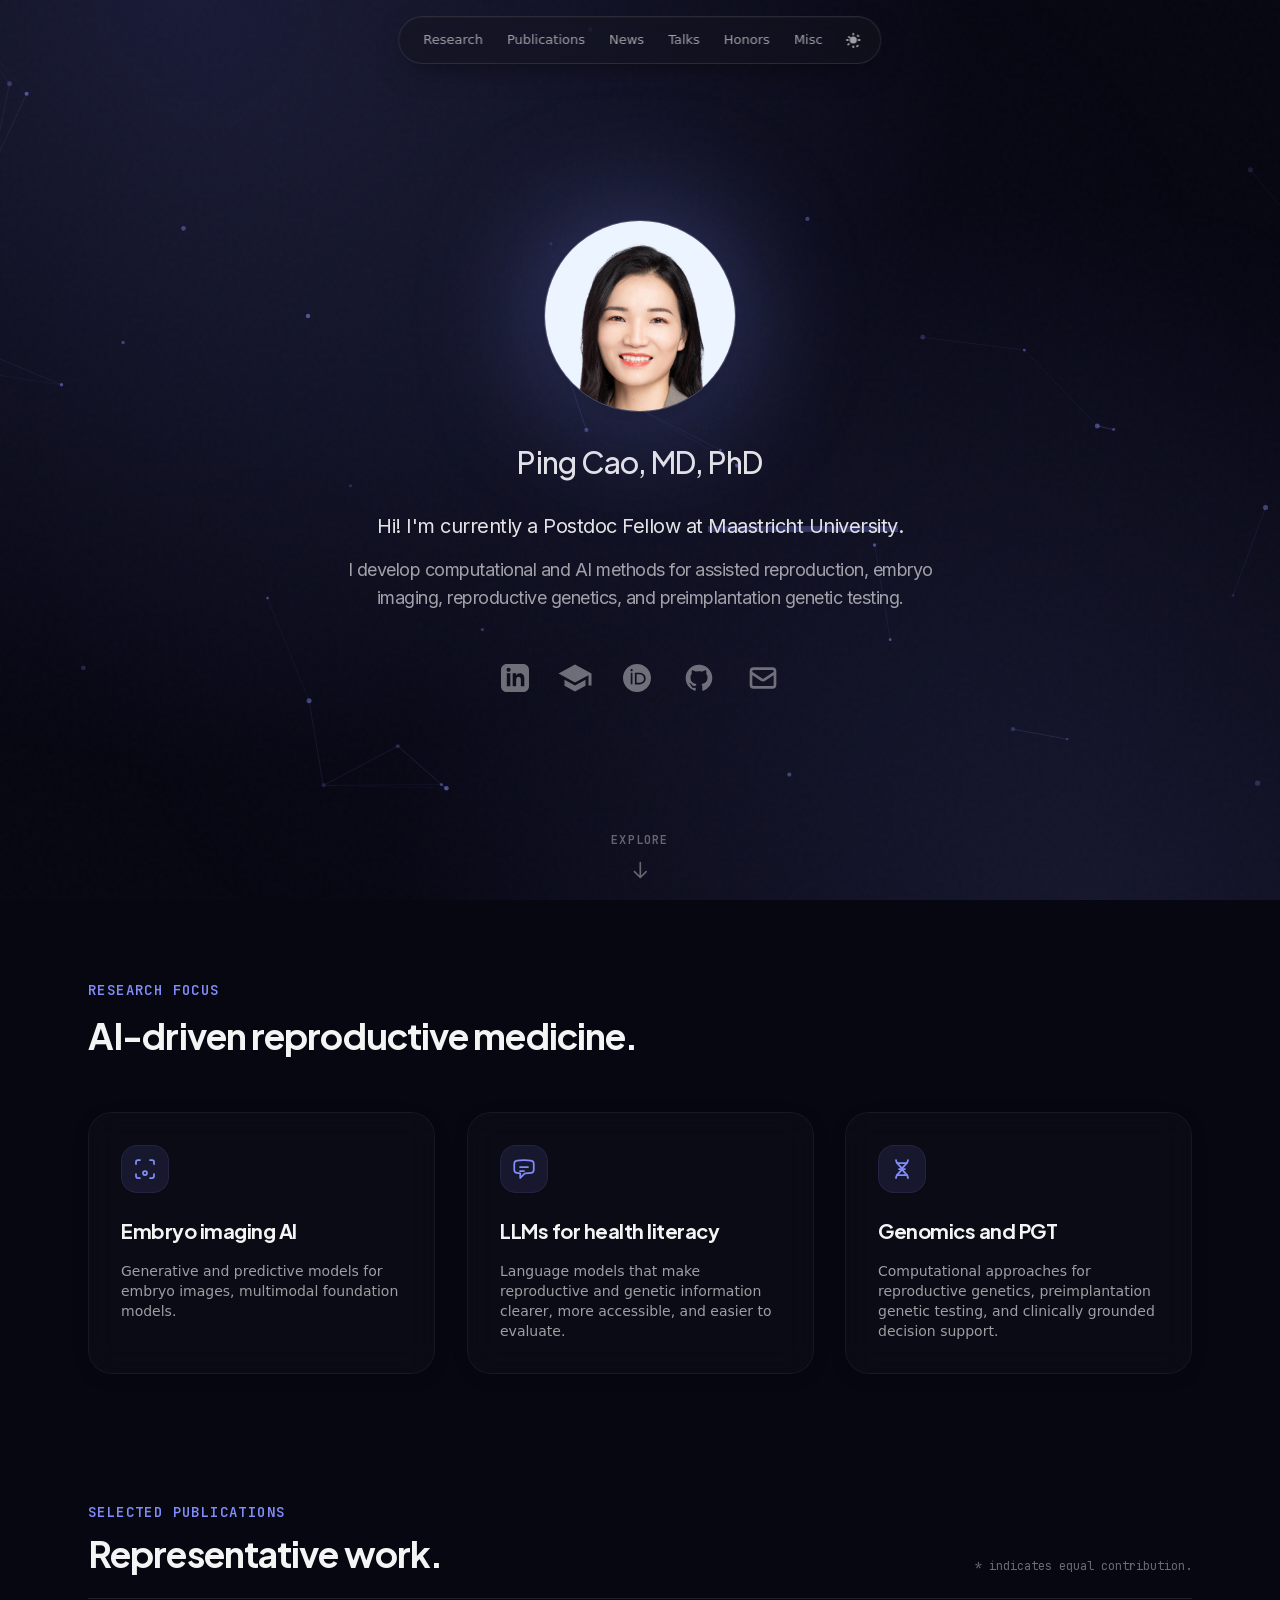
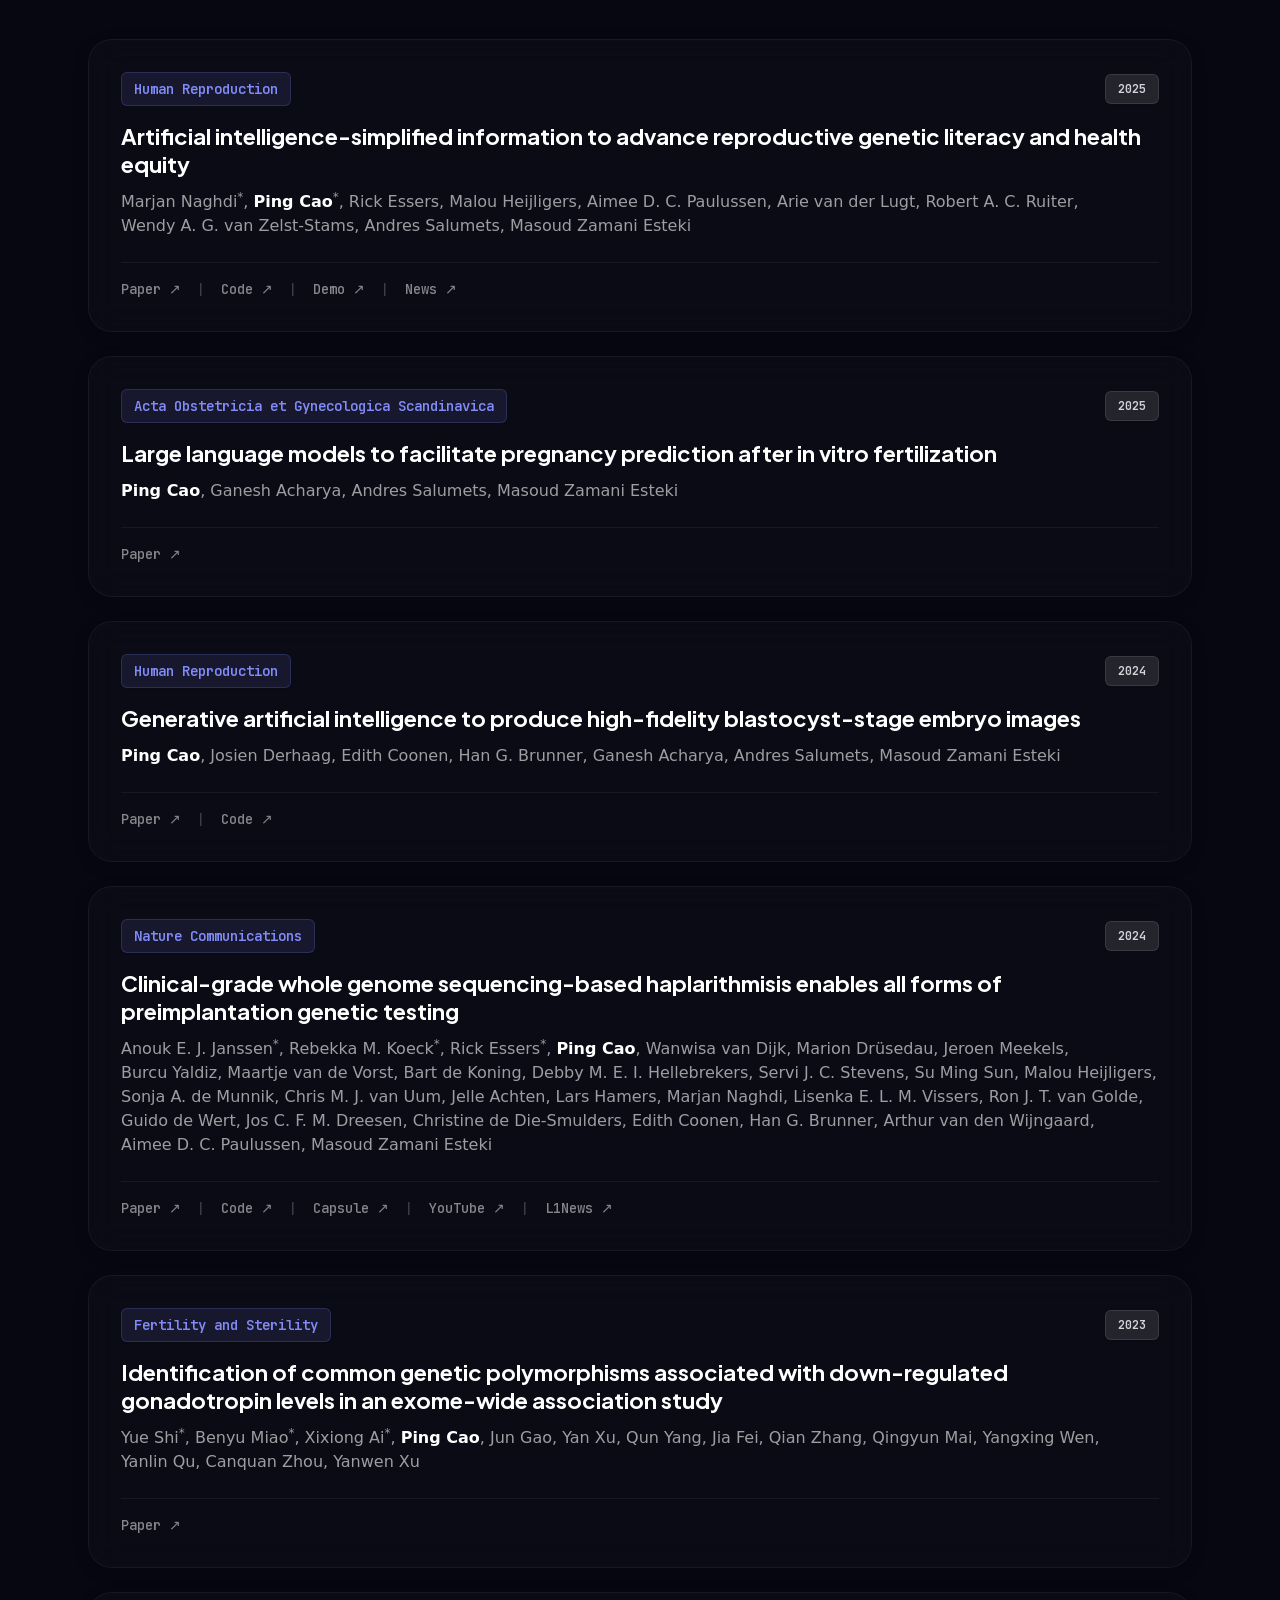
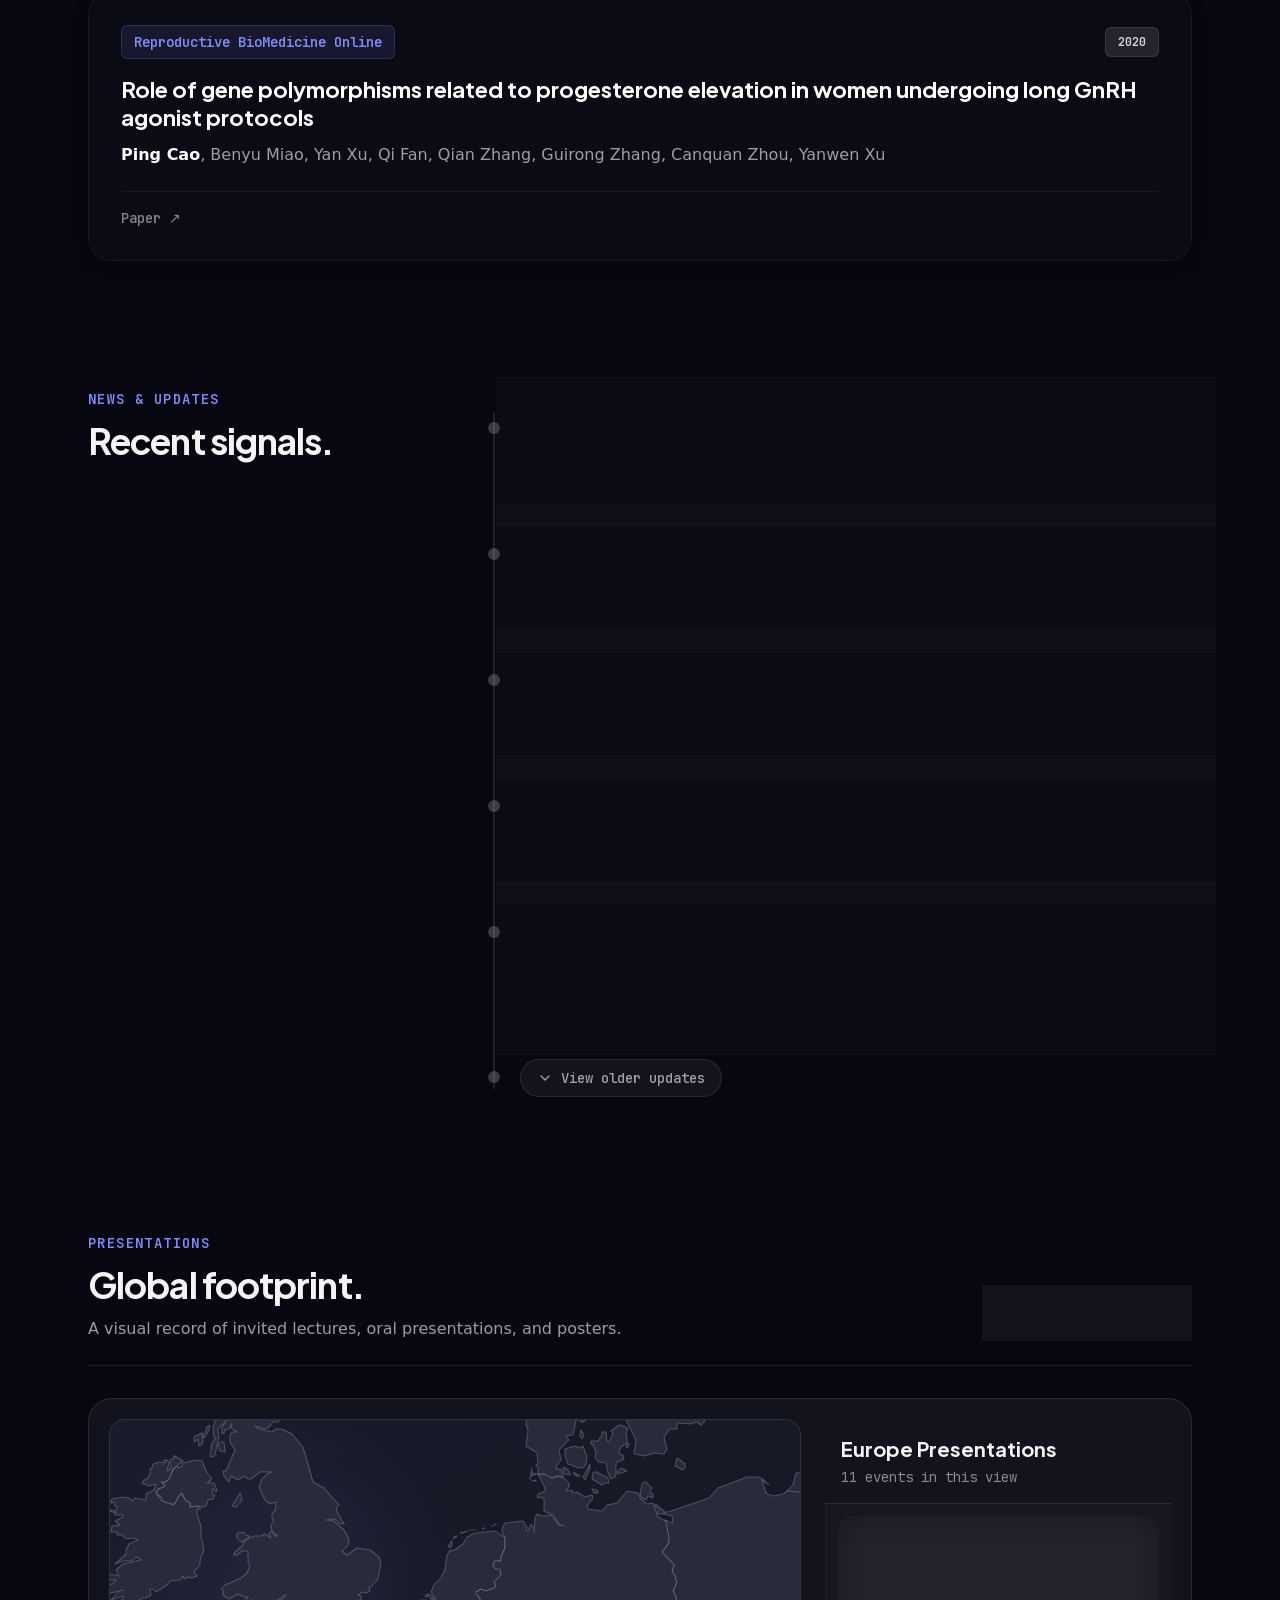
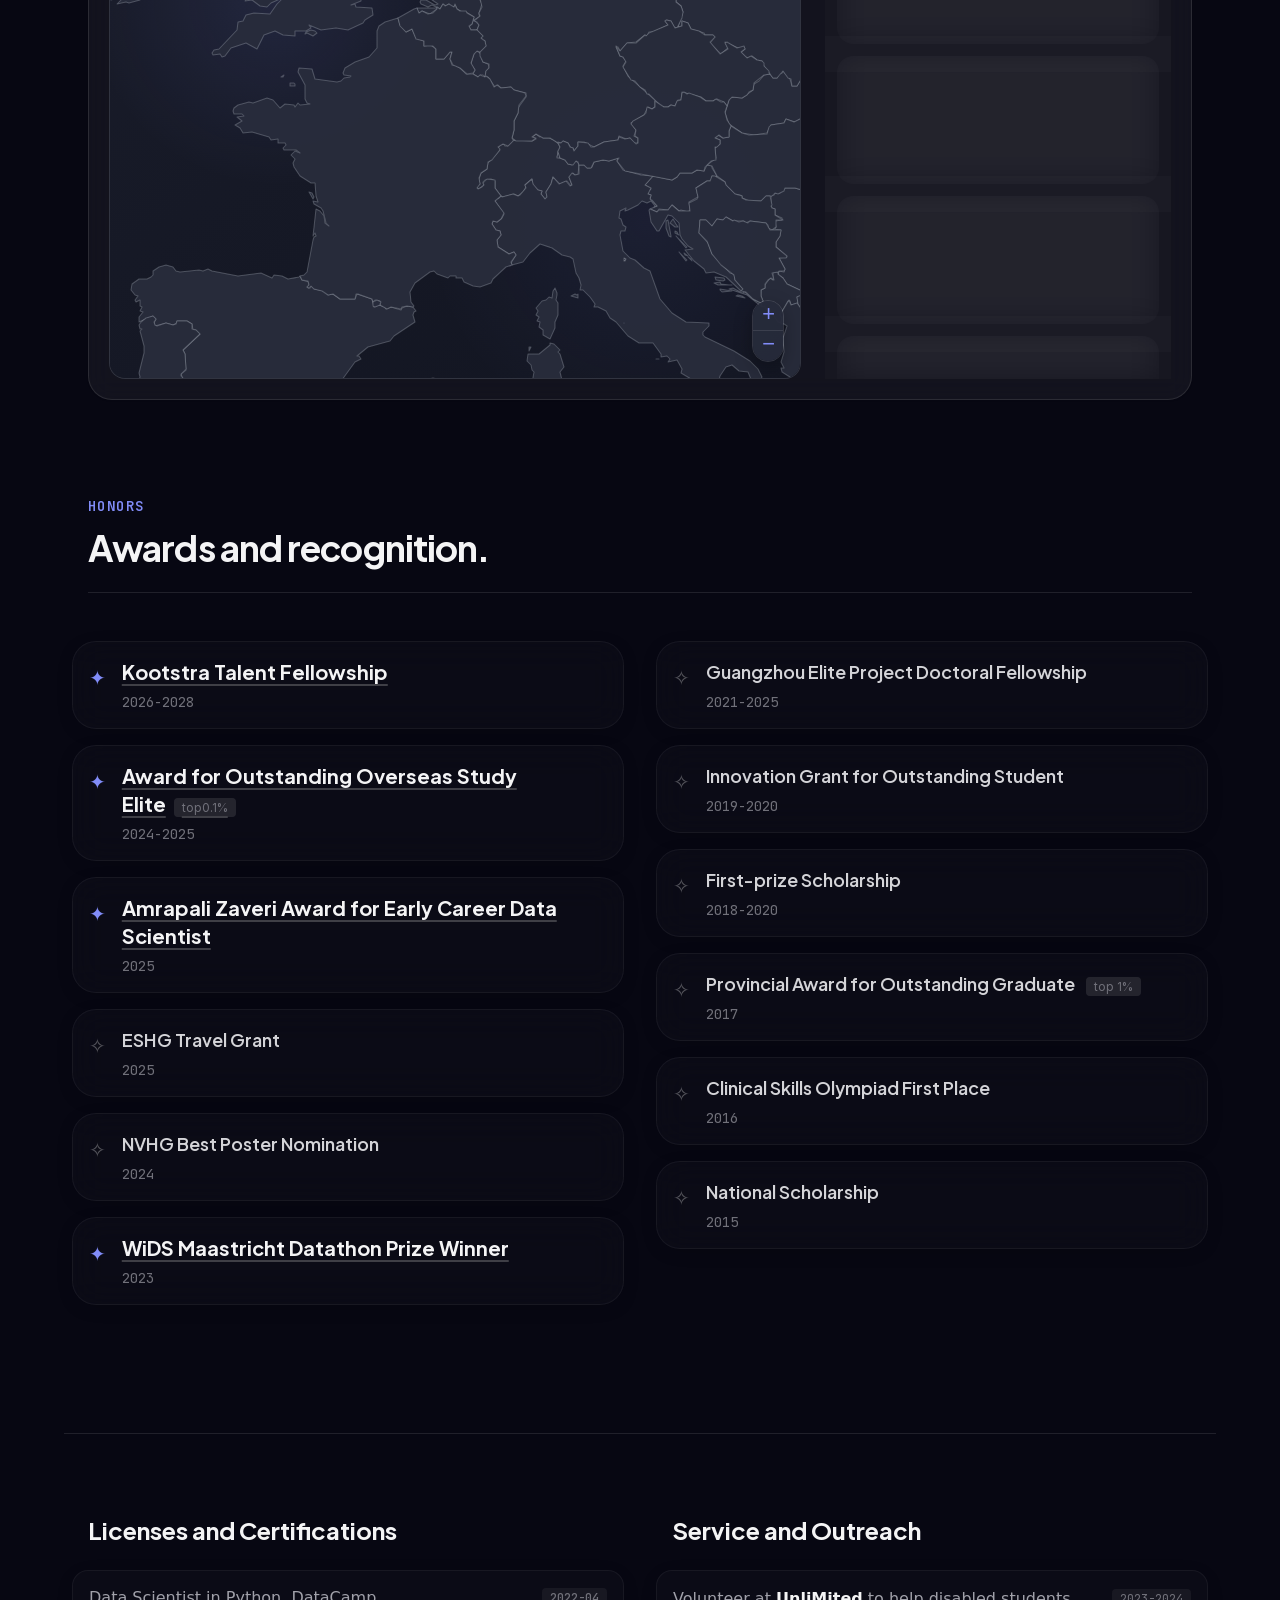
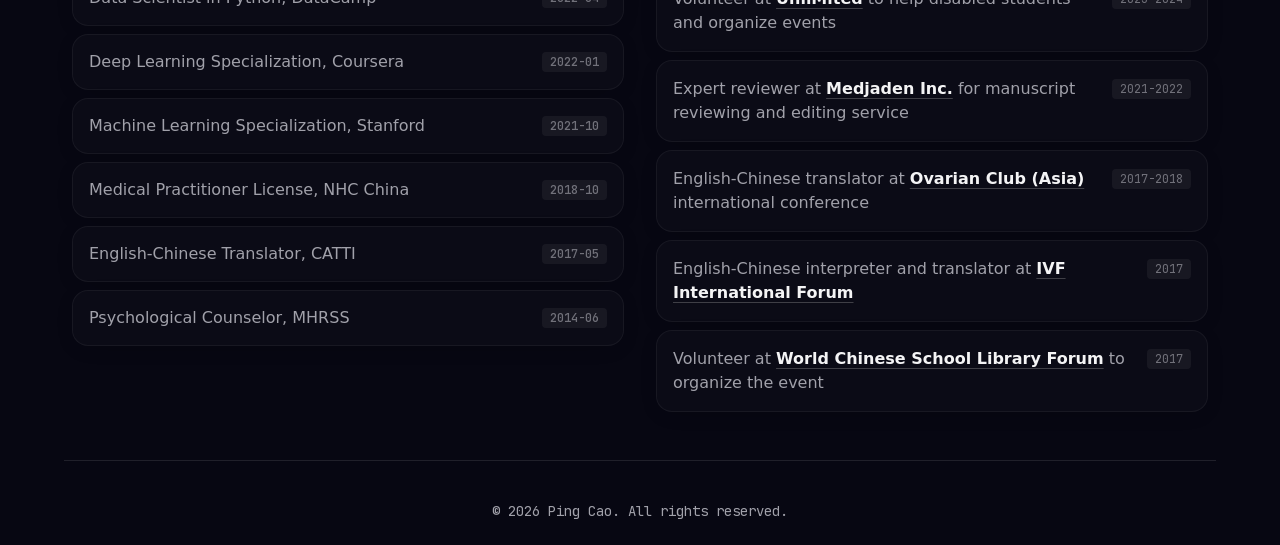
==== index.html @ d5790d4d "Refine presentation map contrast" ====
<!DOCTYPE html>
<html lang="en" class="dark">
<head>
  <meta charset="utf-8"/>
  <meta content="width=device-width, initial-scale=1" name="viewport"/>
  <title>AI for Reproductive Medicine</title>
  <meta content="Postdoctoral researcher at Maastricht University developing AI methods for IVF, embryo imaging, reproductive genetics, and preimplantation genetic testing." name="description"/>
  <meta content="Ping Cao, AI, IVF, PGT, embryology, machine learning, deep learning, LLM, Maastricht University, reproductive medicine" name="keywords"/>
  <meta content="Ping Cao" name="author"/>
  <link href="https://pingcaoai.github.io/" rel="canonical"/>
  <meta content="website" property="og:type"/>
  <meta content="Ping Cao" property="og:site_name"/>
  <meta content="AI for Reproductive Medicine" property="og:title"/>
  <meta content="Postdoctoral researcher at Maastricht University developing AI methods for IVF, embryo imaging, reproductive genetics, and preimplantation genetic testing." property="og:description"/>
  <meta content="https://pingcaoai.github.io/" property="og:url"/>
  <meta content="https://pingcaoai.github.io/thesis_images/site/profile-original.jpg" property="og:image"/>
  <meta content="https://pingcaoai.github.io/thesis_images/site/profile-original.jpg" property="og:image:secure_url"/>
  <meta content="image/jpeg" property="og:image:type"/>
  <meta content="1241" property="og:image:width"/>
  <meta content="1066" property="og:image:height"/>
  <meta content="Portrait of Ping Cao" property="og:image:alt"/>
  <meta content="summary" name="twitter:card"/>
  <meta content="AI for Reproductive Medicine" name="twitter:title"/>
  <meta content="Postdoctoral researcher at Maastricht University developing AI methods for IVF, embryo imaging, reproductive genetics, and preimplantation genetic testing." name="twitter:description"/>
  <meta content="https://pingcaoai.github.io/thesis_images/site/profile-original.jpg" name="twitter:image"/>
  <meta content="Portrait of Ping Cao" name="twitter:image:alt"/>
  <meta content="#fafafa" media="(prefers-color-scheme: light)" name="theme-color"/>
  <meta content="#070712" media="(prefers-color-scheme: dark)" name="theme-color"/>
  
  <!-- Favicon -->
  <link rel="icon" type="image/svg+xml" href="thesis_images/site/favicon-original.svg">

  <link rel="stylesheet" href="thesis_images/site/leaflet/leaflet.css"/>
  <style id="static-utilities">
/* Static utility CSS: generated once from the original page; no browser compiler or build needed. */
*,::before,::after{box-sizing:border-box;border-width:0;border-style:solid;border-color:#e4e4e7}html{line-height:1.5;-webkit-text-size-adjust:100%;tab-size:4;font-family:system-ui,-apple-system,BlinkMacSystemFont,"Segoe UI",sans-serif;scroll-behavior:smooth}body{margin:0}h1,h2,h3,h4,h5,h6,p,figure,blockquote{margin:0}h1,h2,h3,h4,h5,h6{font-size:inherit;font-weight:inherit}a{color:inherit;text-decoration:inherit}button,input,select,textarea{font:inherit;color:inherit;margin:0;padding:0;background:none}button{cursor:pointer}ul,ol{margin:0;padding:0;list-style:none}img,svg,video,canvas{display:block;vertical-align:middle}img,video{max-width:100%;height:auto}summary{display:list-item}strong{font-weight:bolder}sup{font-size:75%;line-height:0;position:relative;vertical-align:baseline;top:-.5em}button:focus-visible,a:focus-visible,summary:focus-visible{outline:2px solid rgb(var(--color-accent));outline-offset:4px}
@keyframes static-bounce{0%,100%{transform:translateY(-25%);animation-timing-function:cubic-bezier(.8,0,1,1)}50%{transform:none;animation-timing-function:cubic-bezier(0,0,.2,1)}}
.-ml-0\.5{margin-left:-0.125rem}
.-ml-1{margin-left:-0.25rem}
.-mx-4{margin-left:-1rem;margin-right:-1rem}
.-translate-x-1\/2{--u-x:-50%;transform:translate(var(--u-x,0),var(--u-y,0)) scale(var(--u-s,1))}
.\[\&\:\:-webkit-scrollbar\]\:hidden::-webkit-scrollbar{display:none}
.absolute{position:absolute}
.after\:-translate-x-1\/2::after{content:"";--u-x:-50%;transform:translate(var(--u-x,0),var(--u-y,0)) scale(var(--u-s,1))}
.after\:-z-10::after{content:"";z-index:-10}
.after\:absolute::after{content:"";position:absolute}
.after\:bg-accent::after{content:"";background-color:rgba(var(--color-accent),1)}
.after\:bg-accent\/20::after{content:"";background-color:rgba(var(--color-accent),0.2)}
.after\:bottom-1\.5::after{content:"";bottom:0.375rem}
.after\:bottom-\[4px\]::after{content:"";bottom:4px}
.after\:duration-300::after{content:"";transition-duration:300ms}
.after\:h-\[2px\]::after{content:"";height:2px}
.after\:h-\[6px\]::after{content:"";height:6px}
.after\:left-0::after{content:"";left:0rem}
.after\:left-1\/2::after{content:"";left:50%}
.after\:transition-all::after{content:"";transition-property:all;transition-duration:150ms}
.after\:w-0::after{content:"";width:0rem}
.after\:w-full::after{content:"";width:100%}
.animate-bounce{animation:static-bounce 1s infinite}
.antialiased{-webkit-font-smoothing:antialiased}
.aspect-\[4\/3\]{aspect-ratio:4/3}
.backdrop-blur-md{backdrop-filter:blur(12px)}
.backdrop-blur-sm{backdrop-filter:blur(4px)}
.bg-\[\#fafafa\]{background-color:#fafafa}
.bg-accent\/10{background-color:rgba(var(--color-accent),0.1)}
.bg-accent\/50{background-color:rgba(var(--color-accent),0.5)}
.bg-transparent{background-color:transparent}
.bg-white{background-color:rgba(255,255,255,1)}
.bg-white\/60{background-color:rgba(255,255,255,0.6)}
.bg-zinc-100{background-color:rgba(244,244,245,1)}
.bg-zinc-100\/80{background-color:rgba(244,244,245,0.8)}
.bg-zinc-200{background-color:rgba(228,228,231,1)}
.bg-zinc-300{background-color:rgba(212,212,216,1)}
.bg-zinc-50{background-color:rgba(250,250,250,1)}
.block{display:block}
.blur-2xl{filter:blur(40px)}
.border{border-width:1px}
.border-accent\/10{border-color:rgba(var(--color-accent),0.1)}
.border-accent\/20{border-color:rgba(var(--color-accent),0.2)}
.border-b{border-bottom-width:1px}
.border-t{border-top-width:1px}
.border-transparent{border-color:transparent}
.border-zinc-100{border-color:rgba(244,244,245,1)}
.border-zinc-200{border-color:rgba(228,228,231,1)}
.border-zinc-200\/50{border-color:rgba(228,228,231,0.5)}
.bottom-3{bottom:0.75rem}
.bottom-4{bottom:1rem}
.cursor-pointer{cursor:pointer}
.decoration-2{text-decoration-thickness:2px}
.decoration-accent\/40{text-decoration-color:rgba(var(--color-accent),0.4)}
.decoration-zinc-300{text-decoration-color:rgba(212,212,216,1)}
.duration-300{transition-duration:300ms}
.duration-500{transition-duration:500ms}
.duration-700{transition-duration:700ms}
.fixed{position:fixed}
.flex{display:flex}
.flex-1{flex:1 1 0%}
.flex-col{flex-direction:column}
.flex-wrap{flex-wrap:wrap}
.focus\:outline-none:focus{outline:none}
.font-bold{font-weight:700}
.font-display{font-family:"Plus Jakarta Sans",system-ui,-apple-system,BlinkMacSystemFont,"Segoe UI",sans-serif}
.font-medium{font-weight:500}
.font-mono{font-family:"JetBrains Mono",ui-monospace,SFMono-Regular,Menlo,monospace}
.font-normal{font-weight:400}
.font-sans{font-family:Inter,system-ui,-apple-system,BlinkMacSystemFont,"Segoe UI",sans-serif}
.font-semibold{font-weight:600}
.gap-1{gap:0.25rem}
.gap-1\.5{gap:0.375rem}
.gap-12{gap:3rem}
.gap-16{gap:4rem}
.gap-2{gap:0.5rem}
.gap-3{gap:0.75rem}
.gap-4{gap:1rem}
.gap-6{gap:1.5rem}
.gap-8{gap:2rem}
.gap-x-16{column-gap:4rem}
.gap-y-4{row-gap:1rem}
.grid{display:grid}
.grid-cols-1{grid-template-columns:repeat(1,minmax(0,1fr))}
.group:hover .group-hover\:bg-accent\/20{background-color:rgba(var(--color-accent),0.2)}
.group:hover .group-hover\:opacity-100{opacity:1.0}
.group:hover .group-hover\:scale-\[1\.03\]{--u-s:1.03;transform:translate(var(--u-x,0),var(--u-y,0)) scale(var(--u-s,1))}
.group:hover .group-hover\:scale-\[1\.2\]{--u-s:1.2;transform:translate(var(--u-x,0),var(--u-y,0)) scale(var(--u-s,1))}
.group:hover .group-hover\:text-accent{color:rgba(var(--color-accent),1)}
.h-10{height:2.5rem}
.h-12{height:3rem}
.h-36{height:9rem}
.h-4{height:1rem}
.h-6{height:1.5rem}
.h-7{height:1.75rem}
.h-8{height:2rem}
.h-\[12px\]{height:12px}
.h-\[16px\]{height:16px}
.h-\[400px\]{height:400px}
.h-full{height:100%}
.hidden{display:none}
.hover\:-translate-y-1:hover{--u-y:-0.25rem;transform:translate(var(--u-x,0),var(--u-y,0)) scale(var(--u-s,1))}
.hover\:after\:w-\[calc\(100\%-16px\)\]:hover::after{content:"";width:calc(100% - 16px)}
.hover\:bg-zinc-100:hover{background-color:rgba(244,244,245,1)}
.hover\:opacity-100:hover{opacity:1.0}
.hover\:scale-110:hover{--u-s:1.1;transform:translate(var(--u-x,0),var(--u-y,0)) scale(var(--u-s,1))}
.hover\:text-\[\#0A66C2\]:hover{color:#0A66C2}
.hover\:text-\[\#4285F4\]:hover{color:#4285F4}
.hover\:text-\[\#A6CE39\]:hover{color:#A6CE39}
.hover\:text-accent:hover{color:rgba(var(--color-accent),1)}
.hover\:text-zinc-900:hover{color:rgba(24,24,27,1)}
.hover\:underline:hover{text-decoration-line:underline}
.inline-block{display:inline-block}
.inline-flex{display:inline-flex}
.inset-0{inset:0rem}
.items-center{align-items:center}
.items-start{align-items:flex-start}
.justify-between{justify-content:space-between}
.justify-center{justify-content:center}
.leading-none{line-height:1}
.leading-relaxed{line-height:1.625}
.leading-snug{line-height:1.375}
.left-0{left:0rem}
.left-1\/2{left:50%}
.left-\[5px\]{left:5px}
.list-none{list-style:none}
.max-w-2xl{max-width:42rem}
.max-w-3xl{max-width:48rem}
.max-w-4xl{max-width:56rem}
.max-w-6xl{max-width:72rem}
.max-w-\[calc\(100\%-1rem\)\]{max-width:calc(100% - 1rem)}
.mb-10{margin-bottom:2.5rem}
.mb-12{margin-bottom:3rem}
.mb-14{margin-bottom:3.5rem}
.mb-16{margin-bottom:4rem}
.mb-2{margin-bottom:0.5rem}
.mb-2\.5{margin-bottom:0.625rem}
.mb-20{margin-bottom:5rem}
.mb-3{margin-bottom:0.75rem}
.mb-4{margin-bottom:1rem}
.mb-6{margin-bottom:1.5rem}
.mb-8{margin-bottom:2rem}
.min-h-\[100dvh\]{min-height:100dvh}
.ml-0\.5{margin-left:0.125rem}
.ml-2{margin-left:0.5rem}
.ml-3{margin-left:0.75rem}
.mt-0\.5{margin-top:0.125rem}
.mt-1{margin-top:0.25rem}
.mt-1\.5{margin-top:0.375rem}
.mt-10{margin-top:2.5rem}
.mt-3{margin-top:0.75rem}
.mt-4{margin-top:1rem}
.mt-6{margin-top:1.5rem}
.mt-8{margin-top:2rem}
.mt-auto{margin-top:auto}
.mx-auto{margin-left:auto;margin-right:auto}
.object-cover{object-fit:cover}
.opacity-80{opacity:0.8}
.opacity-90{opacity:0.9}
.outline-none{outline:none}
.overflow-hidden{overflow:hidden}
.overflow-x-auto{overflow-x:auto}
.overflow-y-auto{overflow-y:auto}
.p-1\.5{padding:0.375rem}
.p-3{padding:0.75rem}
.p-4{padding:1rem}
.p-5{padding:1.25rem}
.p-6{padding:1.5rem}
.p-8{padding:2rem}
.pb-20{padding-bottom:5rem}
.pb-4{padding-bottom:1rem}
.pb-6{padding-bottom:1.5rem}
.pl-8{padding-left:2rem}
.pointer-events-none{pointer-events:none}
.pr-2{padding-right:0.5rem}
.pr-3{padding-right:0.75rem}
.pt-10{padding-top:2.5rem}
.pt-20{padding-top:5rem}
.pt-24{padding-top:6rem}
.pt-4{padding-top:1rem}
.px-2{padding-left:0.5rem;padding-right:0.5rem}
.px-3{padding-left:0.75rem;padding-right:0.75rem}
.px-4{padding-left:1rem;padding-right:1rem}
.px-6{padding-left:1.5rem;padding-right:1.5rem}
.py-0\.5{padding-top:0.125rem;padding-bottom:0.125rem}
.py-1\.5{padding-top:0.375rem;padding-bottom:0.375rem}
.py-2{padding-top:0.5rem;padding-bottom:0.5rem}
.py-2\.5{padding-top:0.625rem;padding-bottom:0.625rem}
.relative{position:relative}
.ring-4{box-shadow:0 0 0 4px var(--u-ring,rgba(255,255,255,.5))}
.ring-white\/90{--u-ring:rgba(255,255,255,0.9)}
.rounded{border-radius:.25rem}
.rounded-2xl{border-radius:1rem}
.rounded-3xl{border-radius:1.5rem}
.rounded-full{border-radius:9999px}
.rounded-md{border-radius:.375rem}
.selection\:bg-accent\/20::selection{background-color:rgba(var(--color-accent),0.2)}
.selection\:text-accent::selection{color:rgba(var(--color-accent),1)}
.self-start{align-self:flex-start}
.shadow-sm{box-shadow:0 1px 2px 0 rgb(0 0 0 / .05)}
.shadow-xl{box-shadow:0 20px 25px -5px rgb(0 0 0 / .1),0 8px 10px -6px rgb(0 0 0 / .1)}
.shrink-0{flex-shrink:0}
.space-y-2 > :not([hidden]) ~ :not([hidden]){margin-top:0.5rem}
.space-y-3 > :not([hidden]) ~ :not([hidden]){margin-top:0.75rem}
.space-y-4 > :not([hidden]) ~ :not([hidden]){margin-top:1rem}
.sticky{position:sticky}
.text-2xl{font-size:1.5rem;line-height:2rem}
.text-3xl{font-size:1.875rem;line-height:2.25rem}
.text-\[10px\]{font-size:10px}
.text-\[12px\]{font-size:12px}
.text-accent{color:rgba(var(--color-accent),1)}
.text-balance{text-wrap:balance}
.text-base{font-size:1rem;line-height:1.5rem}
.text-center{text-align:center}
.text-lg{font-size:1.125rem;line-height:1.75rem}
.text-sm{font-size:.875rem;line-height:1.25rem}
.text-xl{font-size:1.25rem;line-height:1.75rem}
.text-xs{font-size:.75rem;line-height:1rem}
.text-zinc-300{color:rgba(212,212,216,1)}
.text-zinc-400{color:rgba(161,161,170,1)}
.text-zinc-500{color:rgba(113,113,122,1)}
.text-zinc-600{color:rgba(82,82,91,1)}
.text-zinc-700{color:rgba(63,63,70,1)}
.text-zinc-800{color:rgba(39,39,42,1)}
.text-zinc-900{color:rgba(24,24,27,1)}
.top-3{top:0.75rem}
.top-32{top:8rem}
.top-6{top:1.5rem}
.top-\[12px\]{top:12px}
.top-\[21px\]{top:21px}
.touch-pan-x{touch-action:pan-x}
.tracking-tight{letter-spacing:-.025em}
.tracking-widest{letter-spacing:.1em}
.transition-all{transition-property:all;transition-duration:150ms}
.transition-colors{transition-property:color,background-color,border-color,text-decoration-color,fill,stroke;transition-duration:150ms}
.transition-transform{transition-property:transform;transition-duration:150ms}
.underline{text-decoration-line:underline}
.underline-offset-4{text-underline-offset:4px}
.uppercase{text-transform:uppercase}
.w-12{width:3rem}
.w-36{width:9rem}
.w-4{width:1rem}
.w-6{width:1.5rem}
.w-7{width:1.75rem}
.w-8{width:2rem}
.w-\[12px\]{width:12px}
.w-\[16px\]{width:16px}
.w-\[2px\]{width:2px}
.w-full{width:100%}
.w-max{width:max-content}
.whitespace-nowrap{white-space:nowrap}
.z-0{z-index:0}
.z-10{z-index:10}
.z-20{z-index:20}
.z-50{z-index:50}
.z-\[-2\]{z-index:-2}
@media(min-width:1024px){.lg\:aspect-auto{aspect-ratio:auto}}
@media(min-width:1024px){.lg\:flex-row{flex-direction:row}}
@media(min-width:1024px){.lg\:h-\[560px\]{height:560px}}
@media(min-width:1024px){.lg\:w-1\/3{width:33.333333%}}
@media(min-width:1024px){.lg\:w-2\/3{width:66.666667%}}
@media(min-width:768px){.md\:after\:bottom-\[6px\]::after{content:"";bottom:6px}}
@media(min-width:768px){.md\:blur-3xl{filter:blur(64px)}}
@media(min-width:768px){.md\:bottom-5{bottom:1.25rem}}
@media(min-width:768px){.md\:flex-row{flex-direction:row}}
@media(min-width:768px){.md\:gap-3{gap:0.75rem}}
@media(min-width:768px){.md\:gap-4{gap:1rem}}
@media(min-width:768px){.md\:gap-8{gap:2rem}}
@media(min-width:768px){.md\:grid-cols-2{grid-template-columns:repeat(2,minmax(0,1fr))}}
@media(min-width:768px){.md\:grid-cols-3{grid-template-columns:repeat(3,minmax(0,1fr))}}
@media(min-width:768px){.md\:grid-cols-\[1fr_2fr\]{grid-template-columns:1fr 2fr}}
@media(min-width:768px){.md\:h-48{height:12rem}}
@media(min-width:768px){.md\:h-5{height:1.25rem}}
@media(min-width:768px){.md\:h-7{height:1.75rem}}
@media(min-width:768px){.md\:h-8{height:2rem}}
@media(min-width:768px){.md\:h-9{height:2.25rem}}
@media(min-width:768px){.md\:h-\[18px\]{height:18px}}
@media(min-width:768px){.md\:h-\[46px\]{height:46px}}
@media(min-width:768px){.md\:hover\:after\:w-\[calc\(100\%-24px\)\]:hover::after{content:"";width:calc(100% - 24px)}}
@media(min-width:768px){.md\:items-center{align-items:center}}
@media(min-width:768px){.md\:items-end{align-items:flex-end}}
@media(min-width:768px){.md\:leading-\[1\.7\]{line-height:1.7}}
@media(min-width:768px){.md\:mb-20{margin-bottom:5rem}}
@media(min-width:768px){.md\:mb-24{margin-bottom:6rem}}
@media(min-width:768px){.md\:mb-32{margin-bottom:8rem}}
@media(min-width:768px){.md\:mb-8{margin-bottom:2rem}}
@media(min-width:768px){.md\:ml-0{margin-left:0rem}}
@media(min-width:768px){.md\:ml-1{margin-left:0.25rem}}
@media(min-width:768px){.md\:mt-0{margin-top:0rem}}
@media(min-width:768px){.md\:mt-12{margin-top:3rem}}
@media(min-width:768px){.md\:mt-4{margin-top:1rem}}
@media(min-width:768px){.md\:p-5{padding:1.25rem}}
@media(min-width:768px){.md\:p-6{padding:1.5rem}}
@media(min-width:768px){.md\:p-8{padding:2rem}}
@media(min-width:768px){.md\:px-3{padding-left:0.75rem;padding-right:0.75rem}}
@media(min-width:768px){.md\:self-end{align-self:flex-end}}
@media(min-width:768px){.md\:text-2xl{font-size:1.5rem;line-height:2rem}}
@media(min-width:768px){.md\:text-3xl{font-size:1.875rem;line-height:2.25rem}}
@media(min-width:768px){.md\:text-4xl{font-size:2.25rem;line-height:2.5rem}}
@media(min-width:768px){.md\:text-\[13px\]{font-size:13px}}
@media(min-width:768px){.md\:text-\[22px\]{font-size:22px}}
@media(min-width:768px){.md\:text-base{font-size:1rem;line-height:1.5rem}}
@media(min-width:768px){.md\:text-sm{font-size:.875rem;line-height:1.25rem}}
@media(min-width:768px){.md\:text-xl{font-size:1.25rem;line-height:1.75rem}}
@media(min-width:768px){.md\:text-xs{font-size:.75rem;line-height:1rem}}
@media(min-width:768px){.md\:top-4{top:1rem}}
@media(min-width:768px){.md\:top-\[25px\]{top:25px}}
@media(min-width:768px){.md\:w-48{width:12rem}}
@media(min-width:768px){.md\:w-5{width:1.25rem}}
@media(min-width:768px){.md\:w-7{width:1.75rem}}
@media(min-width:768px){.md\:w-8{width:2rem}}
@media(min-width:768px){.md\:w-9{width:2.25rem}}
@media(min-width:768px){.md\:w-\[18px\]{width:18px}}
@media(min-width:640px){.sm\:block{display:block}}
@media(min-width:640px){.sm\:text-lg{font-size:1.125rem;line-height:1.75rem}}
@media(min-width:640px){.sm\:text-xl{font-size:1.25rem;line-height:1.75rem}}
.dark .dark\:after\:bg-accent\/30::after{content:"";background-color:rgba(var(--color-accent),0.3)}
.dark .dark\:bg-\[\#070712\]{background-color:#070712}
.dark .dark\:bg-accent\/40{background-color:rgba(var(--color-accent),0.4)}
.dark .dark\:bg-black\/30{background-color:rgba(0,0,0,0.3)}
.dark .dark\:bg-white\/10{background-color:rgba(255,255,255,0.1)}
.dark .dark\:bg-white\/15{background-color:rgba(255,255,255,0.15)}
.dark .dark\:bg-white\/20{background-color:rgba(255,255,255,0.2)}
.dark .dark\:bg-white\/5{background-color:rgba(255,255,255,0.05)}
.dark .dark\:border-white\/10{border-color:rgba(255,255,255,0.1)}
.dark .dark\:border-white\/20{border-color:rgba(255,255,255,0.2)}
.dark .dark\:border-white\/5{border-color:rgba(255,255,255,0.05)}
.dark .dark\:decoration-zinc-700{text-decoration-color:rgba(63,63,70,1)}
.group:hover .dark .dark\:group-hover\:bg-accent\/30{background-color:rgba(var(--color-accent),0.3)}
.group:hover .dark .dark\:group-hover\:text-accent{color:rgba(var(--color-accent),1)}
.dark .dark\:hover\:bg-white\/10:hover{background-color:rgba(255,255,255,0.1)}
.dark .dark\:hover\:text-\[\#818cf8\]:hover{color:#818cf8}
.dark .dark\:hover\:text-accent:hover{color:rgba(var(--color-accent),1)}
.dark .dark\:hover\:text-white:hover{color:rgba(255,255,255,1)}
.dark .dark\:opacity-100{opacity:1.0}
.dark .dark\:ring-white\/10{--u-ring:rgba(255,255,255,0.1)}
.dark .dark\:selection\:text-accent::selection{color:rgba(var(--color-accent),1)}
.dark .dark\:text-white{color:rgba(255,255,255,1)}
.dark .dark\:text-white\/20{color:rgba(255,255,255,0.2)}
.dark .dark\:text-white\/30{color:rgba(255,255,255,0.3)}
.dark .dark\:text-white\/40{color:rgba(255,255,255,0.4)}
.dark .dark\:text-white\/50{color:rgba(255,255,255,0.5)}
.dark .dark\:text-white\/60{color:rgba(255,255,255,0.6)}
.dark .dark\:text-white\/80{color:rgba(255,255,255,0.8)}
.dark .dark\:text-zinc-100{color:rgba(244,244,245,1)}
.dark .dark\:text-zinc-200{color:rgba(228,228,231,1)}
.dark .dark\:text-zinc-300{color:rgba(212,212,216,1)}
.dark .dark\:text-zinc-400{color:rgba(161,161,170,1)}
.dark .dark\:text-zinc-500{color:rgba(113,113,122,1)}
  </style>

  <!-- Theme initialization -->
  <script>
    // Set dark mode as the absolute default, unless the user explicitly toggled to light mode previously
    if ((() => { try { return localStorage.getItem('color-theme'); } catch { return null; } })() === 'light') {
      document.documentElement.classList.remove('dark');
    } else {
      document.documentElement.classList.add('dark');
    }
  </script>
  
  <!-- Custom CSS -->
  <style>
    /* CSS Variables for Dynamic Accent Color (Premium Tech Indigo) */
    :root {
      --color-accent: 79, 70, 229;  /* Indigo-600 */
    }
    .dark {
      --color-accent: 129, 140, 248; /* Indigo-400 */
    }

    body {
      overflow-x: hidden;
      -webkit-font-smoothing: antialiased;
      -moz-osx-font-smoothing: grayscale;
    }

    /* Elegant Noise Texture Background */
    .bg-noise {
      position: fixed;
      top: 0; left: 0; width: 100vw; height: 100vh;
      z-index: -1;
      opacity: 0.03;
      pointer-events: none;
      background-image: url("data:image/svg+xml,%3Csvg viewBox='0 0 200 200' xmlns='http://www.w3.org/2000/svg'%3E%3Cfilter id='noiseFilter'%3E%3CfeTurbulence type='fractalNoise' baseFrequency='0.9' numOctaves='3' stitchTiles='stitch'/%3E%3C/filter%3E%3Crect width='100%25' height='100%25' filter='url(%23noiseFilter)'/%3E%3C/svg%3E");
    }
    .dark .bg-noise {
      opacity: 0.02;
    }

    /* Global Ambient Glow (The Core of the Starry Theme) */
    .global-bg-glow {
      position: fixed;
      top: 0; left: 0; width: 100vw; height: 100vh;
      z-index: -3; 
      pointer-events: none;
      background: radial-gradient(ellipse at 50% 0%, rgba(var(--color-accent), 0.04) 0%, transparent 70%);
      transition: background 0.7s ease;
    }
    .dark .global-bg-glow {
      background: 
        radial-gradient(circle at 15% 0%, rgba(var(--color-accent), 0.16) 0%, transparent 55%),
        radial-gradient(circle at 85% 100%, rgba(var(--color-accent), 0.12) 0%, transparent 50%),
        radial-gradient(circle at 50% 50%, rgba(var(--color-accent), 0.05) 0%, transparent 80%);
    }

    /* =========================================
       iOS Style Floating Glass Navigation
       ========================================= */
    .ios-glass-nav {
      background: rgba(255, 255, 255, 0.55);
      backdrop-filter: blur(24px) saturate(180%);
      -webkit-backdrop-filter: blur(24px) saturate(180%);
      border: 1px solid rgba(255, 255, 255, 0.7);
      box-shadow: 0 10px 30px -10px rgba(0, 0, 0, 0.1), inset 0 1px 0 rgba(255, 255, 255, 0.6);
    }
    .dark .ios-glass-nav {
      background: rgba(20, 20, 25, 0.55);
      border: 1px solid rgba(255, 255, 255, 0.1);
      box-shadow: 0 10px 30px -10px rgba(0, 0, 0, 0.5), inset 0 1px 0 rgba(255, 255, 255, 0.03);
    }

    /* =========================================
       iOS Nav Figma Spotlight Hover Effect
       ========================================= */
    .ios-glass-nav::before {
      content: "";
      position: absolute;
      inset: 0;
      border-radius: inherit;
      background: radial-gradient(
        250px circle at var(--mouse-x, 50%) var(--mouse-y, 50%),
        rgba(var(--color-accent), 0.08),
        transparent 40%
      );
      opacity: 0;
      transition: opacity 0.5s ease;
      pointer-events: none;
      z-index: 0;
    }
    .dark .ios-glass-nav::before {
      background: radial-gradient(
        250px circle at var(--mouse-x, 50%) var(--mouse-y, 50%),
        rgba(var(--color-accent), 0.15),
        transparent 40%
      );
    }
    .ios-glass-nav:hover::before {
      opacity: 1;
    }

    /* Edge Rim Light for Nav */
    .ios-glass-nav::after {
      content: "";
      position: absolute;
      inset: -1px; /* Overlaps perfectly with the existing 1px border */
      border-radius: inherit;
      padding: 1px;
      background: radial-gradient(
        200px circle at var(--mouse-x, 50%) var(--mouse-y, 50%),
        rgba(var(--color-accent), 0.8),
        transparent 40%
      );
      -webkit-mask: linear-gradient(#fff 0 0) content-box, linear-gradient(#fff 0 0);
      -webkit-mask-composite: xor;
      mask-composite: exclude;
      opacity: 0;
      transition: opacity 0.5s ease;
      pointer-events: none;
      z-index: 1;
    }
    .ios-glass-nav:hover::after {
      opacity: 1;
    }

    /* =========================================
       UX Peak / Figma Motion: Spotlight Glass Card
       ========================================= */
    .figma-glow-card {
      position: relative;
      background: rgba(255, 255, 255, 0.4);
      backdrop-filter: blur(16px);
      -webkit-backdrop-filter: blur(16px);
      border: 1px solid rgba(0, 0, 0, 0.04);
      box-shadow: 0 4px 24px -12px rgba(0, 0, 0, 0.05);
      transition: transform 0.5s cubic-bezier(0.16, 1, 0.3, 1), box-shadow 0.5s ease;
    }
    
    .dark .figma-glow-card {
      background: rgba(255, 255, 255, 0.02);
      border: 1px solid rgba(255, 255, 255, 0.05);
      box-shadow: 0 4px 24px -12px rgba(0, 0, 0, 0.4);
    }
    
    .figma-glow-card:hover {
      transform: translateY(-4px);
      box-shadow: 0 16px 40px -16px rgba(var(--color-accent), 0.15);
    }
    
    .dark .figma-glow-card:hover {
      box-shadow: 0 16px 40px -16px rgba(var(--color-accent), 0.25);
    }

    /* Spotlight Inner Glow */
    .figma-glow-card::before {
      content: "";
      position: absolute;
      inset: 0;
      border-radius: inherit;
      background: radial-gradient(
        600px circle at var(--mouse-x, 50%) var(--mouse-y, 50%),
        rgba(var(--color-accent), 0.06),
        transparent 40%
      );
      opacity: 0;
      transition: opacity 0.5s ease;
      pointer-events: none;
      z-index: 0;
    }
    
    .dark .figma-glow-card::before {
      background: radial-gradient(
        600px circle at var(--mouse-x, 50%) var(--mouse-y, 50%),
        rgba(var(--color-accent), 0.12),
        transparent 40%
      );
    }
    
    .figma-glow-card:hover::before {
      opacity: 1;
    }

    /* Spotlight Border Glow (Using CSS Masking) */
    .figma-glow-card::after {
      content: "";
      position: absolute;
      inset: 0;
      border-radius: inherit;
      padding: 1px; /* Glow border thickness */
      background: radial-gradient(
        400px circle at var(--mouse-x, 50%) var(--mouse-y, 50%),
        rgba(var(--color-accent), 0.6),
        transparent 40%
      );
      -webkit-mask: linear-gradient(#fff 0 0) content-box, linear-gradient(#fff 0 0);
      -webkit-mask-composite: xor;
      mask-composite: exclude;
      opacity: 0;
      transition: opacity 0.5s ease;
      pointer-events: none;
      z-index: 1;
    }
    
    .figma-glow-card:hover::after {
      opacity: 1;
    }

    /* Interactive Elements inside the card */
    .figma-glow-card:hover .icon-box {
      background-color: rgb(var(--color-accent));
      color: #ffffff !important;
      border-color: rgb(var(--color-accent));
      box-shadow: 0 4px 16px rgba(var(--color-accent), 0.3);
      transform: scale(1.05);
    }
    .figma-glow-card:hover .icon-box svg {
      stroke: #ffffff;
    }

    /* Guaranteed glowing effect for Timeline Dots */
    .timeline-dot {
      transition: all 0.4s cubic-bezier(0.16, 1, 0.3, 1);
      border: none;
      outline: none;
      box-shadow: none;
    }
    .group:hover .timeline-dot {
      background-color: rgb(var(--color-accent)) !important;
      box-shadow: 0 0 14px 2px rgba(var(--color-accent), 0.6) !important;
      transform: scale(1.5) !important;
    }

    /* UPGRADED: Premium Biotech Scroll reveal animation */
    .reveal {
      opacity: 1;
      transform: none;
      transition: opacity 1.2s cubic-bezier(0.16, 1, 0.3, 1),
                  transform 1.2s cubic-bezier(0.16, 1, 0.3, 1);
      will-change: opacity, transform;
    }
    .reveal.active {
      opacity: 1;
      transform: translateY(0) scale(1);
    }

    /* Avatar Breathing Glow Animation */
    @keyframes avatar-breathe {
      0%, 100% { transform: scale(1.05); opacity: 0.5; }
      50% { transform: scale(1.15); opacity: 0.8; }
    }
    .animate-avatar-breathe {
      animation: avatar-breathe 4s ease-in-out infinite;
    }

    /* Staggered reveals for lists */
    .stagger-1 { transition-delay: 0.1s; }
    .stagger-2 { transition-delay: 0.2s; }
    .stagger-3 { transition-delay: 0.3s; }

    /* Custom scrollbar */
    ::-webkit-scrollbar {
      width: 8px;
    }
    ::-webkit-scrollbar-track {
      background: transparent; 
    }
    ::-webkit-scrollbar-thumb {
      background: #cbd5e1; 
      border-radius: 4px;
    }
    .dark ::-webkit-scrollbar-thumb {
      background: rgba(255,255,255,0.15); 
    }
    ::-webkit-scrollbar-thumb:hover {
      background: #94a3b8; 
    }
    .dark ::-webkit-scrollbar-thumb:hover {
      background: rgba(255,255,255,0.25); 
    }

    /* Clinical-tech Leaflet Map Styles */
    .leaflet-container {
      background:
        radial-gradient(circle at 24% 32%, rgba(var(--color-accent), 0.03), transparent 24%),
        radial-gradient(circle at 78% 72%, rgba(var(--color-accent), 0.02), transparent 28%),
        linear-gradient(135deg, #f8fafc 0%, #f1f5f9 100%) !important;
      font-family: 'Inter', sans-serif;
    }
    .dark .leaflet-container {
      background:
        radial-gradient(circle at 24% 32%, rgba(var(--color-accent), 0.06), transparent 26%),
        radial-gradient(circle at 78% 72%, rgba(var(--color-accent), 0.04), transparent 30%),
        linear-gradient(135deg, #070712 0%, #0a0a14 100%) !important;
    }

    .leaflet-control-attribution {
      display: none !important;
    }

    .leaflet-control-zoom {
      border: 1px solid rgba(var(--color-accent), 0.15) !important;
      box-shadow: 0 4px 15px rgba(0, 0, 0, 0.05) !important;
      margin: 16px !important;
      border-radius: 999px !important;
      overflow: hidden;
    }

    .leaflet-control-zoom a {
      background-color: rgba(255, 255, 255, 0.96) !important;
      color: rgb(var(--color-accent)) !important;
      border-color: rgba(0, 0, 0, 0.05) !important;
      font-weight: 500 !important;
    }

    .leaflet-control-zoom a:hover {
      background-color: #f1f5f9 !important;
    }

    .dark .leaflet-control-zoom a {
      background-color: rgba(255, 255, 255, 0.05) !important;
      color: rgb(var(--color-accent)) !important;
      border-color: rgba(255, 255, 255, 0.05) !important;
    }

    .leaflet-control-container {
      z-index: 40 !important;
    }

    .leaflet-div-icon {
      background: transparent !important;
      border: none !important;
    }

    /* Markers */
    .bl-marker-wrapper {
      display: flex;
      align-items: center;
      transform: translate(-8px, -8px);
      pointer-events: none;
      transition: z-index 0s;
    }

    .bl-marker-dot {
      width: 16px;
      height: 16px;
      background: rgb(var(--color-accent));
      border: 3px solid #ffffff;
      border-radius: 50%;
      box-shadow: 0 4px 10px rgba(var(--color-accent), 0.4);
      flex-shrink: 0;
      transition: all 0.3s ease;
    }

    .bl-marker-dot.pulse {
      animation: bl-pulse 2.5s infinite cubic-bezier(0.16, 1, 0.3, 1);
    }

    @keyframes bl-pulse {
      0% { box-shadow: 0 0 0 0 rgba(var(--color-accent), 0.5); }
      70% { box-shadow: 0 0 0 14px rgba(var(--color-accent), 0); }
      100% { box-shadow: 0 0 0 0 rgba(var(--color-accent), 0); }
    }

    .bl-marker-label {
      background-color: rgba(255, 255, 255, 0.96);
      color: #0f172a;
      padding: 5px 12px;
      margin-left: 8px;
      border-radius: 6px;
      font-size: 12px;
      font-weight: 600;
      box-shadow: 0 4px 15px rgba(0, 0, 0, 0.08);
      border: 1px solid rgba(0,0,0,0.05);
      white-space: nowrap;
      transition: all 0.3s cubic-bezier(0.16, 1, 0.3, 1);
    }

    .dark .bl-marker-dot {
      background: rgb(var(--color-accent));
      border-color: #070712;
      box-shadow: 0 4px 10px rgba(0, 0, 0, 0.6);
    }

    .dark .bl-marker-label {
      background-color: rgba(20, 20, 25, 0.95);
      color: #f1f5f9;
      border-color: rgba(255,255,255,0.08);
      box-shadow: 0 4px 15px rgba(0, 0, 0, 0.5);
    }

    .bl-marker-wrapper.highlight {
      z-index: 1000 !important;
    }

    .bl-marker-wrapper.highlight .bl-marker-dot {
      background: #fff;
      border-color: rgb(var(--color-accent));
      box-shadow: 0 0 0 6px rgba(var(--color-accent), 0.2);
      transform: scale(1.15);
    }

    .dark .bl-marker-wrapper.highlight .bl-marker-dot {
      background: #070712;
      border-color: rgb(var(--color-accent));
      box-shadow: 0 0 0 6px rgba(var(--color-accent), 0.3);
    }

    .bl-marker-wrapper.highlight .bl-marker-label {
      border-color: rgb(var(--color-accent));
      color: rgb(var(--color-accent));
      transform: scale(1.05) translateX(4px);
    }

    .dark .bl-marker-wrapper.highlight .bl-marker-label {
      border-color: rgb(var(--color-accent));
      color: rgb(var(--color-accent));
    }

    /* List Hover Interactions */
    .talk-list-item:hover h5,
    .talk-list-item:focus h5 {
      color: rgb(var(--color-accent));
    }
  </style>
<style>
    /* Static-page resilience and keyboard/mobile navigation. */
    html{--nav-anchor-offset:88px}
    section[id]{scroll-margin-top:var(--nav-anchor-offset)}
    .reveal{opacity:1;transform:none}
    [hidden]{display:none!important}
    @media(prefers-reduced-motion:reduce){html{scroll-behavior:auto}*,::before,::after{animation:none!important;transition:none!important}#network-canvas{display:none}}
    .presentation-map-fallback{padding:24px;color:inherit;opacity:.7;font-size:14px}
</style>
<noscript><style>.talk-list-item.hidden{display:block}.map-tab-btn,#theme-toggle,#list-count,[data-presentation-map-panel]{display:none}[data-presentation-events-panel]{width:100%;height:auto}[data-presentation-events-panel] .overflow-y-auto{overflow:visible}</style></noscript>
<link rel="stylesheet" href="thesis_images/site/fonts/fonts.css">
<style id="navigation-mobile-style">
/* Misc: static image archive. Content remains readable without JavaScript. */
html{scroll-padding-top:var(--nav-anchor-offset,88px)}
/* Keep all six navigation links, including Misc, visible on narrow phones. */
@media(max-width:540px){header.ios-glass-nav{width:max-content;max-width:calc(100% - 16px);border-radius:18px}header.ios-glass-nav>div{height:44px;min-height:44px;padding:5px 6px;overflow:hidden;justify-content:center}header.ios-glass-nav nav{min-width:0;flex:0 1 auto;display:flex;flex-wrap:nowrap;justify-content:flex-start;white-space:nowrap;gap:3px}header.ios-glass-nav nav a{flex:0 0 auto;padding:6px 1px;font-size:10.5px;letter-spacing:-.02em}header.ios-glass-nav #theme-toggle{flex:0 0 28px;width:28px;height:28px;margin-left:2px}}

</style>
<style id="navigation-motion-style">
/* Precise floating navigation with restrained motion. */
html{scroll-padding-top:var(--nav-anchor-offset,88px)}
html.navigation-motion-ready{scroll-behavior:auto}
section[id]{scroll-margin-top:var(--nav-anchor-offset,88px)}
header.ios-glass-nav nav .nav-link{position:relative;transition:color .22s ease}
header.ios-glass-nav nav .nav-link[aria-current]{color:rgb(var(--color-accent));font-weight:600}
header.ios-glass-nav nav .nav-link[aria-current]::after{width:calc(100% - 16px)}
@media(min-width:768px){header.ios-glass-nav nav .nav-link[aria-current]::after{width:calc(100% - 24px)}}
@media(prefers-reduced-motion:reduce){header.ios-glass-nav nav .nav-link{transition:none!important}}

</style>
<style id="map-theme-style">
/* Balanced cartography for both colour themes. */
[data-presentation-map-panel]{background:#edf1f7;border-color:#d7dee9}
.leaflet-container{
  background:
    radial-gradient(circle at 24% 32%,rgba(var(--color-accent),.065),transparent 27%),
    radial-gradient(circle at 78% 72%,rgba(var(--color-accent),.045),transparent 31%),
    linear-gradient(145deg,#eef2f8 0%,#e5ebf3 100%)!important;
}
#presentation-map .leaflet-overlay-pane path{
  fill:#fbfcfe!important;
  fill-opacity:.98!important;
  stroke:#b9c4d3!important;
  stroke-opacity:.9!important;
  stroke-width:1.1!important;
}
.leaflet-control-zoom{
  border-color:rgba(84,96,130,.18)!important;
  box-shadow:0 6px 18px rgba(43,52,76,.1)!important;
}
.leaflet-control-zoom a{
  background-color:rgba(255,255,255,.94)!important;
  border-color:rgba(84,96,130,.1)!important;
}
.bl-marker-label{
  border-color:rgba(84,96,130,.12);
  box-shadow:0 5px 16px rgba(43,52,76,.12);
}
.dark [data-presentation-map-panel]{background:#151825;border-color:rgba(255,255,255,.12)}
.dark .leaflet-container{
  background:
    radial-gradient(circle at 24% 32%,rgba(var(--color-accent),.105),transparent 29%),
    radial-gradient(circle at 78% 72%,rgba(var(--color-accent),.07),transparent 33%),
    linear-gradient(145deg,#191c2a 0%,#121521 100%)!important;
}
.dark #presentation-map .leaflet-overlay-pane path{
  fill:#282c3c!important;
  fill-opacity:.98!important;
  stroke:rgba(226,232,240,.24)!important;
  stroke-opacity:1!important;
  stroke-width:1.05!important;
}
.dark .leaflet-control-zoom{
  border-color:rgba(255,255,255,.13)!important;
  box-shadow:0 6px 18px rgba(0,0,0,.28)!important;
}
.dark .leaflet-control-zoom a{
  background-color:rgba(39,43,59,.96)!important;
  border-color:rgba(255,255,255,.1)!important;
}
.dark .leaflet-control-zoom a:hover{background-color:#303548!important}
.dark .bl-marker-dot{
  border-color:#1a1d2b;
  box-shadow:0 4px 10px rgba(0,0,0,.36);
}
.dark .bl-marker-label{
  background-color:rgba(37,41,56,.95);
  border-color:rgba(255,255,255,.13);
  box-shadow:0 5px 16px rgba(0,0,0,.3);
}
.dark .bl-marker-wrapper.highlight .bl-marker-dot{background:#1a1d2b}

</style>
</head>
<body class="antialiased bg-[#fafafa] dark:bg-[#070712] text-zinc-800 dark:text-zinc-300 transition-colors duration-500 selection:bg-accent/20 selection:text-accent dark:selection:text-accent">
  
  <!-- Global Unified Gradient Background (Creates the Starry Space Feel) -->
  <div class="global-bg-glow"></div>

  <!-- Global Interactive Starry Network Canvas -->
  <canvas id="network-canvas" aria-hidden="true" class="fixed inset-0 w-full h-full z-[-2] pointer-events-none opacity-80 dark:opacity-100"></canvas>

  <!-- Elegant Noise Overlay -->
  <div class="bg-noise"></div>

  <!-- Navigation Bar (iOS Style Floating Glass Pill) -->
  <header class="fixed top-3 md:top-4 left-1/2 -translate-x-1/2 w-max max-w-[calc(100%-1rem)] z-50 ios-glass-nav rounded-full transition-all duration-300">
    <div class="relative z-10 px-2 md:px-3 h-10 md:h-[46px] flex items-center justify-center overflow-x-auto [&::-webkit-scrollbar]:hidden touch-pan-x">
      <nav class="flex items-center text-[12px] md:text-[13px] font-medium text-zinc-600 dark:text-white/60 whitespace-nowrap">
        <a class="nav-link px-2 md:px-3 py-2 hover:text-accent dark:hover:text-white transition-colors relative after:absolute after:bottom-[4px] md:after:bottom-[6px] after:left-1/2 after:-translate-x-1/2 after:w-0 after:h-[2px] after:bg-accent after:transition-all after:duration-300 hover:after:w-[calc(100%-16px)] md:hover:after:w-[calc(100%-24px)]" href="#research">Research</a>
        <a class="nav-link px-2 md:px-3 py-2 hover:text-accent dark:hover:text-white transition-colors relative after:absolute after:bottom-[4px] md:after:bottom-[6px] after:left-1/2 after:-translate-x-1/2 after:w-0 after:h-[2px] after:bg-accent after:transition-all after:duration-300 hover:after:w-[calc(100%-16px)] md:hover:after:w-[calc(100%-24px)]" href="#publications">Publications</a>
        <a class="nav-link px-2 md:px-3 py-2 hover:text-accent dark:hover:text-white transition-colors relative after:absolute after:bottom-[4px] md:after:bottom-[6px] after:left-1/2 after:-translate-x-1/2 after:w-0 after:h-[2px] after:bg-accent after:transition-all after:duration-300 hover:after:w-[calc(100%-16px)] md:hover:after:w-[calc(100%-24px)]" href="#news">News</a>
        <a class="nav-link px-2 md:px-3 py-2 hover:text-accent dark:hover:text-white transition-colors relative after:absolute after:bottom-[4px] md:after:bottom-[6px] after:left-1/2 after:-translate-x-1/2 after:w-0 after:h-[2px] after:bg-accent after:transition-all after:duration-300 hover:after:w-[calc(100%-16px)] md:hover:after:w-[calc(100%-24px)]" href="#talks">Talks</a>
        <a class="nav-link px-2 md:px-3 py-2 hover:text-accent dark:hover:text-white transition-colors relative after:absolute after:bottom-[4px] md:after:bottom-[6px] after:left-1/2 after:-translate-x-1/2 after:w-0 after:h-[2px] after:bg-accent after:transition-all after:duration-300 hover:after:w-[calc(100%-16px)] md:hover:after:w-[calc(100%-24px)]" href="#honors">Honors</a>
        <a class="nav-link px-2 md:px-3 py-2 hover:text-accent dark:hover:text-white transition-colors relative after:absolute after:bottom-[4px] md:after:bottom-[6px] after:left-1/2 after:-translate-x-1/2 after:w-0 after:h-[2px] after:bg-accent after:transition-all after:duration-300 hover:after:w-[calc(100%-16px)] md:hover:after:w-[calc(100%-24px)]" href="thesis_images/misc.html">Misc</a>
      </nav>
      
      <!-- Theme Toggle Button -->
      <button class="shrink-0 text-zinc-500 hover:text-zinc-900 dark:text-white/60 dark:hover:text-white hover:bg-zinc-100 dark:hover:bg-white/10 focus:outline-none rounded-full p-1.5 transition-colors ml-0.5 md:ml-1" id="theme-toggle" type="button" aria-label="Toggle Dark Mode">
        <svg class="hidden w-[16px] h-[16px] md:w-[18px] md:h-[18px]" fill="currentColor" id="theme-toggle-dark-icon" viewbox="0 0 20 20" xmlns="http://www.w3.org/2000/svg">
          <path d="M17.293 13.293A8 8 0 016.707 2.707a8.001 8.001 0 1010.586 10.586z"></path>
        </svg>
        <svg class="hidden w-[16px] h-[16px] md:w-[18px] md:h-[18px]" fill="currentColor" id="theme-toggle-light-icon" viewbox="0 0 20 20" xmlns="http://www.w3.org/2000/svg">
          <path d="M10 2a1 1 0 011 1v1a1 1 0 11-2 0V3a1 1 0 011-1zm4.22 2.34a1 1 0 011.415 0l.707.707a1 1 0 01-1.414 1.414l-.707-.707a1 1 0 010-1.414zM18 10a1 1 0 01-1 1h-1a1 1 0 110-2h1a1 1 0 011 1zM15.637 15.637a1 1 0 010 1.415l-.707.707a1 1 0 01-1.414-1.414l.707-.707a1 1 0 011.415 0zM10 16a1 1 0 011 1v1a1 1 0 11-2 0v-1a1 1 0 011-1zm-4.22-2.34a1 1 0 010 1.415l-.707.707a1 1 0 01-1.414-1.414l.707-.707a1 1 0 011.415 0zM2 10a1 1 0 011-1h1a1 1 0 110 2H3a1 1 0 01-1-1zm2.34-4.22a1 1 0 011.415 0l.707.707a1 1 0 01-1.414 1.414l-.707-.707a1 1 0 010-1.414zM10 6a4 4 0 100 8 4 4 0 000-8z"></path>
        </svg>
      </button>
    </div>
  </header>

  <main id="main">

    <!-- Minimalist Hero Content: perfectly centered on all devices -->
    <!-- Note: Increased pt-16 to pt-24 to accommodate the floating nav bar -->
    <section class="relative z-10 flex flex-col justify-center items-center min-h-[100dvh] pt-24 pb-20 reveal w-full max-w-4xl mx-auto px-6 mb-12 md:mb-20">
      
      <div class="relative z-10 flex flex-col items-center w-full text-center">
        <!-- Circular Avatar with interactive glow -->
        <div class="relative mb-6 md:mb-8 group">
          <!-- Ambient glowing background with breathing animation -->
          <div class="absolute inset-0 bg-accent/50 dark:bg-accent/40 rounded-full blur-2xl md:blur-3xl transition-all duration-700 animate-avatar-breathe group-hover:scale-[1.2] group-hover:opacity-100"></div>
          
          <img alt="Ping Cao" class="relative w-36 h-36 md:w-48 md:h-48 rounded-full object-cover shadow-xl border border-zinc-200/50 dark:border-white/20 ring-4 ring-white/90 dark:ring-white/10 transition-transform duration-700 group-hover:scale-[1.03]" src="thesis_images/site/profile-original.jpg"/>
        </div>

        <!-- Name and Title -->
        <h1 class="text-2xl md:text-3xl font-display font-normal text-zinc-800 dark:text-zinc-200 mb-6 md:mb-8 tracking-tight">
          Ping Cao, MD, PhD
        </h1>

        <!-- Intro Text -->
        <p class="text-lg sm:text-xl md:text-2xl text-zinc-800 dark:text-zinc-200 leading-relaxed md:leading-[1.7] max-w-3xl font-sans font-normal tracking-tight text-balance">
          Hi! I'm currently a <span class="whitespace-nowrap">Postdoc Fellow</span> at 
          <span class="relative after:absolute after:bottom-1.5 after:left-0 after:w-full after:h-[6px] after:bg-accent/20 dark:after:bg-accent/30 after:-z-10">Maastricht University</span>.<br class="hidden sm:block" />
          <span class="inline-block mt-3 md:mt-4 text-base sm:text-lg md:text-xl text-zinc-600 dark:text-zinc-400 font-normal">
          I develop computational and AI methods for assisted reproduction, embryo imaging, reproductive genetics, and preimplantation genetic testing.
          </span>
        </p>
        
        <!-- Social Links (Centered) -->
        <div class="mt-10 md:mt-12 flex items-center justify-center gap-6 md:gap-8">
          <a aria-label="LinkedIn" class="text-zinc-400 dark:text-white/40 hover:text-[#0A66C2] dark:hover:text-[#818cf8] transition-all hover:-translate-y-1 hover:scale-110" href="https://www.linkedin.com/in/ping-cao-2b0856218/" target="_blank" title="LinkedIn">
            <svg class="w-6 h-6 md:w-7 md:h-7" fill="currentColor" viewBox="0 0 24 24"><path d="M19 0h-14c-2.761 0-5 2.239-5 5v14c0 2.761 2.239 5 5 5h14c2.762 0 5-2.239 5-5v-14c0-2.761-2.238-5-5-5zm-11 19h-3v-11h3v11zm-1.5-12.268c-.966 0-1.75-.79-1.75-1.764s.784-1.764 1.75-1.764 1.75.79 1.75 1.764-.783 1.764-1.75 1.764zm13.5 12.268h-3v-5.604c0-3.368-4-3.113-4 0v5.604h-3v-11h3v1.765c1.396-2.586 7-2.777 7 2.476v6.759z"></path></svg>
          </a>
          <a aria-label="Google Scholar" class="text-zinc-400 dark:text-white/40 hover:text-[#4285F4] dark:hover:text-[#818cf8] transition-all hover:-translate-y-1 hover:scale-110" href="https://scholar.google.com/citations?user=iN36hNAAAAAJ&amp;hl=en" target="_blank" title="Google Scholar">
            <svg class="w-8 h-8 md:w-9 md:h-9 -ml-1" fill="currentColor" viewBox="0 0 24 24">
              <path d="M5 13.18v4L12 21l7-3.82v-4L12 17l-7-3.82zM12 3L1 9l11 6 9-4.91V17h2V9L12 3z"></path>
            </svg>
          </a>
          <a aria-label="ORCID" class="text-zinc-400 dark:text-white/40 hover:text-[#A6CE39] dark:hover:text-[#818cf8] transition-all hover:-translate-y-1 hover:scale-110" href="https://orcid.org/0000-0002-3049-7084" target="_blank" title="ORCID">
            <svg class="w-6 h-6 md:w-7 md:h-7 -ml-0.5" fill="currentColor" viewBox="0 0 24 24"><path d="M12 0C5.372 0 0 5.372 0 12s5.372 12 12 12 12-5.372 12-12S18.628 0 12 0zM7.369 4.378c.525 0 .947.431.947.947s-.422.947-.947.947a.95.95 0 0 1-.947-.947c0-.525.422-.947.947-.947zm-.722 3.038h1.444v10.041H6.647V7.416zm3.562 0h3.9c3.712 0 5.344 2.653 5.344 5.025 0 2.578-2.016 5.025-5.325 5.025h-3.919V7.416zm1.444 1.303v7.444h2.297c3.272 0 4.022-2.484 4.022-3.722 0-2.016-1.284-3.722-4.097-3.722h-2.222z"></path></svg>
          </a>
          <a aria-label="GitHub" class="text-zinc-400 dark:text-white/40 hover:text-zinc-900 dark:hover:text-[#818cf8] transition-all hover:-translate-y-1 hover:scale-110" href="https://github.com/pingcaoai" target="_blank" title="GitHub">
            <svg class="w-7 h-7 md:w-8 md:h-8" fill="currentColor" viewBox="0 0 24 24"><path clip-rule="evenodd" d="M12 2C6.477 2 2 6.484 2 12.017c0 4.425 2.865 8.18 6.839 9.504.5.092.682-.217.682-.483 0-.237-.008-.868-.013-1.703-2.782.605-3.369-1.343-3.369-1.343-.454-1.158-1.11-1.466-1.11-1.466-.908-.62.069-.608.069-.608 1.003.07 1.531 1.032 1.531 1.032.892 1.53 2.341 1.088 2.91.832.092-.647.35-1.088.636-1.338-2.22-.253-4.555-1.113-4.555-4.951 0-1.093.39-1.988 1.029-2.688-.103-.253-.446-1.272.098-2.65 0 0 .84-.27 2.75 1.026A9.564 9.564 0 0112 6.844c.85.004 1.705.115 2.504.337 1.909-1.296 2.747-1.027 2.747-1.027.546 1.379.202 2.398.1 2.651.64.7 1.028 1.595 1.028 2.688 0 3.848-2.339 4.695-4.566 4.943.359.309.678.92.678 1.855 0 1.338-.012 2.419-.012 2.747 0 .268.18.58.688.482A10.019 10.019 0 0022 12.017C22 6.484 17.522 2 12 2z" fill-rule="evenodd"></path></svg>
          </a>
          <a aria-label="Email" class="text-zinc-400 dark:text-white/40 hover:text-zinc-900 dark:hover:text-[#818cf8] transition-all hover:-translate-y-1 hover:scale-110" href="mailto:cao_ping@foxmail.com" title="Email">
            <svg class="w-7 h-7 md:w-8 md:h-8" fill="none" stroke="currentColor" viewBox="0 0 24 24" xmlns="http://www.w3.org/2000/svg">
              <path stroke-linecap="round" stroke-linejoin="round" stroke-width="2" d="M3 8l7.89 5.26a2 2 0 002.22 0L21 8M5 19h14a2 2 0 002-2V7a2 2 0 00-2-2H5a2 2 0 00-2 2v10a2 2 0 002 2z"></path>
            </svg>
          </a>
        </div>
      </div>

      <!-- Subtle Scroll Indicator (Enhanced Visibility & Mobile Ready - Spaced Elegantly) -->
      <a href="#research" class="absolute bottom-3 md:bottom-5 left-1/2 -translate-x-1/2 flex flex-col items-center gap-2 md:gap-3 text-zinc-400 dark:text-zinc-500 hover:text-accent dark:hover:text-accent transition-colors nav-link opacity-90 hover:opacity-100">
        <span class="text-[10px] md:text-xs font-mono font-semibold tracking-widest uppercase">Explore</span>
        <svg class="w-4 h-4 md:w-5 md:h-5 animate-bounce" fill="none" stroke="currentColor" viewBox="0 0 24 24"><path stroke-linecap="round" stroke-linejoin="round" stroke-width="2" d="M19 14l-7 7m0 0l-7-7m7 7V3"></path></svg>
      </a>
      
    </section>

    <!-- Research Themes -->
    <section class="max-w-6xl mx-auto px-6 mb-20 md:mb-32" id="research">
      <div class="mb-14 max-w-3xl reveal">
        <h2 class="text-sm font-mono font-semibold text-accent tracking-widest uppercase mb-4">Research Focus</h2>
        <h3 class="text-3xl md:text-4xl font-display font-bold text-zinc-900 dark:text-zinc-100 tracking-tight">AI-driven reproductive medicine.</h3>
      </div>
      
      <div class="grid grid-cols-1 md:grid-cols-3 gap-8">
        <article class="figma-glow-card rounded-3xl p-8 flex flex-col group reveal stagger-1">
          <!-- Icon 1: Embryo Imaging AI -->
          <div class="icon-box w-12 h-12 rounded-2xl bg-accent/10 flex items-center justify-center text-accent mb-6 shadow-sm border border-accent/10 relative z-10 transition-all duration-300">
            <svg class="w-6 h-6" fill="none" stroke="currentColor" viewBox="0 0 24 24" stroke-width="1.75">
              <path stroke-linecap="round" stroke-linejoin="round" d="M7 3H5a2 2 0 0 0-2 2v2m0 10v2a2 2 0 0 0 2 2h2m10-18h2a2 2 0 0 1 2 2v2m0 10v2a2 2 0 0 1-2 2h-2m-7-5a2 2 0 1 1 4 0 2 2 0 0 1-4 0z" />
            </svg>
          </div>
          
          <h3 class="text-xl font-bold mb-4 text-zinc-900 dark:text-zinc-100 font-display tracking-tight relative z-10">Embryo imaging AI</h3>
          <p class="text-zinc-600 dark:text-white/60 leading-relaxed text-sm relative z-10">Generative and predictive models for embryo images, multimodal foundation models.</p>
        </article>
        
        <article class="figma-glow-card rounded-3xl p-8 flex flex-col group reveal stagger-2">
          <!-- Icon 2: LLMs for Health Literacy -->
          <div class="icon-box w-12 h-12 rounded-2xl bg-accent/10 flex items-center justify-center text-accent mb-6 shadow-sm border border-accent/10 relative z-10 transition-all duration-300">
            <svg class="w-6 h-6" fill="none" stroke="currentColor" viewBox="0 0 24 24" stroke-width="1.75">
              <path stroke-linecap="round" stroke-linejoin="round" d="M2.25 12.76c0 1.6 1.123 2.994 2.707 3.227 1.087.16 2.185.283 3.293.369V21l4.076-4.076a1.526 1.526 0 0 1 1.037-.443 48.282 48.282 0 0 0 5.68-.494c1.584-.233 2.707-1.626 2.707-3.228V6.741c0-1.602-1.123-2.995-2.707-3.228A48.394 48.394 0 0 0 12 3c-2.392 0-4.744.175-7.043.513C3.373 3.746 2.25 5.14 2.25 6.741v6.018z" />
              <path stroke-linecap="round" stroke-linejoin="round" d="M8 10h8M8 14h4" />
            </svg>
          </div>
          
          <h3 class="text-xl font-bold mb-4 text-zinc-900 dark:text-zinc-100 font-display tracking-tight relative z-10">LLMs for health literacy</h3>
          <p class="text-zinc-600 dark:text-white/60 leading-relaxed text-sm relative z-10">Language models that make reproductive and genetic information clearer, more accessible, and easier to evaluate.</p>
        </article>
        
        <article class="figma-glow-card rounded-3xl p-8 flex flex-col group reveal stagger-3">
          <!-- Icon 3: Genomics and PGT -->
          <div class="icon-box w-12 h-12 rounded-2xl bg-accent/10 flex items-center justify-center text-accent mb-6 shadow-sm border border-accent/10 relative z-10 transition-all duration-300">
            <svg class="w-6 h-6" fill="none" stroke="currentColor" viewBox="0 0 24 24" stroke-width="1.75">
              <path stroke-linecap="round" stroke-linejoin="round" d="M6 3c0 4 6 7 6 9s-6 5-6 9" />
              <path stroke-linecap="round" stroke-linejoin="round" d="M18 3c0 4-6 7-6 9s6 5 6 9" />
              <path stroke-linecap="round" stroke-linejoin="round" d="M7 6h10M9 12h6M7 18h10" />
            </svg>
          </div>
          
          <h3 class="text-xl font-bold mb-4 text-zinc-900 dark:text-zinc-100 font-display tracking-tight relative z-10">Genomics and PGT</h3>
          <p class="text-zinc-600 dark:text-white/60 leading-relaxed text-sm relative z-10">Computational approaches for reproductive genetics, preimplantation genetic testing, and clinically grounded decision support.</p>
        </article>
      </div>
    </section>

    <!-- Publications -->
    <section class="max-w-6xl mx-auto px-6 mb-20 md:mb-32" id="publications">
      <div class="mb-10 flex flex-col md:flex-row md:items-end justify-between gap-4 border-b border-zinc-200 dark:border-white/10 pb-6 reveal">
        <div>
          <h2 class="text-sm font-mono font-semibold text-accent tracking-widest uppercase mb-3">Selected Publications</h2>
          <h3 class="text-3xl md:text-4xl font-display font-bold text-zinc-900 dark:text-zinc-100 tracking-tight">Representative work.</h3>
        </div>
        <p class="text-zinc-500 dark:text-white/40 font-mono text-xs">* indicates equal contribution.</p>
      </div>

      <!-- List layout -->
      <div class="flex flex-col gap-6">
        <!-- Paper 1 -->
        <article class="figma-glow-card group p-6 md:p-8 rounded-3xl relative z-10 reveal">
          <div class="flex flex-col relative z-10 h-full">
            <div class="flex justify-between items-start md:items-center gap-4 mb-4 flex-col md:flex-row">
              <span class="text-xs md:text-sm font-mono font-bold px-3 py-1.5 rounded-md bg-accent/10 text-accent border border-accent/20 shadow-sm">Human Reproduction</span>
              <span class="text-xs font-mono font-semibold px-3 py-1.5 rounded-md bg-zinc-100 dark:bg-white/10 text-zinc-700 dark:text-zinc-300 border border-zinc-200/50 dark:border-white/10 shadow-sm">2025</span>
            </div>
            <h3 class="text-xl md:text-[22px] font-display font-bold leading-snug mb-3 text-zinc-900 dark:text-white">
              <a href="https://academic.oup.com/humrep/article/40/9/1681/8209767" target="_blank" rel="noopener noreferrer" class="transition-colors hover:text-accent hover:underline decoration-2 underline-offset-4 decoration-accent/40">Artificial intelligence-simplified information to advance reproductive genetic literacy and health equity</a>
            </h3>
            <p class="text-sm md:text-base text-zinc-600 dark:text-white/60 mb-6 leading-relaxed">
              Marjan&nbsp;Naghdi<sup>*</sup>, <strong class="text-zinc-900 dark:text-white font-bold">Ping&nbsp;Cao</strong><sup>*</sup>, Rick&nbsp;Essers, Malou&nbsp;Heijligers, Aimee&nbsp;D.&nbsp;C.&nbsp;Paulussen, Arie&nbsp;van&nbsp;der&nbsp;Lugt, Robert&nbsp;A.&nbsp;C.&nbsp;Ruiter, Wendy&nbsp;A.&nbsp;G.&nbsp;van&nbsp;Zelst-Stams, Andres&nbsp;Salumets, Masoud&nbsp;Zamani&nbsp;Esteki
            </p>
            <div class="flex gap-3 md:gap-4 flex-wrap text-sm font-mono font-medium mt-auto pt-4 border-t border-zinc-100 dark:border-white/5">
              <a class="text-zinc-500 dark:text-white/50 hover:text-accent dark:hover:text-accent transition-colors" href="https://academic.oup.com/humrep/article/40/9/1681/8209767" target="_blank" rel="noopener noreferrer">Paper ↗</a>
              <span class="text-zinc-300 dark:text-white/20">|</span>
              <a class="text-zinc-500 dark:text-white/50 hover:text-accent dark:hover:text-accent transition-colors" href="https://github.com/CellularGenomicMedicine/HealthLiteracyEvaluator" target="_blank" rel="noopener noreferrer">Code ↗</a>
              <span class="text-zinc-300 dark:text-white/20">|</span>
              <a class="text-zinc-500 dark:text-white/50 hover:text-accent dark:hover:text-accent transition-colors" href="https://huggingface.co/spaces/CellularGenomicMedicine/HealthLiteracyEvaluator" target="_blank" rel="noopener noreferrer">Demo ↗</a>
              <span class="text-zinc-300 dark:text-white/20">|</span>
              <a class="text-zinc-500 dark:text-white/50 hover:text-accent dark:hover:text-accent transition-colors" href="https://www.icthealth.org/news/ai-tool-makes-health-information-more-understandable" target="_blank" rel="noopener noreferrer">News ↗</a>
            </div>
          </div>
        </article>

        <!-- Paper 2 -->
        <article class="figma-glow-card group p-6 md:p-8 rounded-3xl relative z-10 reveal">
          <div class="flex flex-col relative z-10 h-full">
            <div class="flex justify-between items-start md:items-center gap-4 mb-4 flex-col md:flex-row">
              <span class="text-xs md:text-sm font-mono font-bold px-3 py-1.5 rounded-md bg-accent/10 text-accent border border-accent/20 shadow-sm">Acta Obstetricia et Gynecologica Scandinavica</span>
              <span class="text-xs font-mono font-semibold px-3 py-1.5 rounded-md bg-zinc-100 dark:bg-white/10 text-zinc-700 dark:text-zinc-300 border border-zinc-200/50 dark:border-white/10 shadow-sm">2025</span>
            </div>
            <h3 class="text-xl md:text-[22px] font-display font-bold leading-snug mb-3 text-zinc-900 dark:text-white">
              <a href="https://obgyn.onlinelibrary.wiley.com/doi/10.1111/aogs.14989" target="_blank" rel="noopener noreferrer" class="transition-colors hover:text-accent hover:underline decoration-2 underline-offset-4 decoration-accent/40">Large language models to facilitate pregnancy prediction after in vitro fertilization</a>
            </h3>
            <p class="text-sm md:text-base text-zinc-600 dark:text-white/60 mb-6 leading-relaxed">
              <strong class="text-zinc-900 dark:text-white font-bold">Ping&nbsp;Cao</strong>, Ganesh&nbsp;Acharya, Andres&nbsp;Salumets, Masoud&nbsp;Zamani&nbsp;Esteki
            </p>
            <div class="flex gap-3 md:gap-4 flex-wrap text-sm font-mono font-medium mt-auto pt-4 border-t border-zinc-100 dark:border-white/5">
              <a class="text-zinc-500 dark:text-white/50 hover:text-accent dark:hover:text-accent transition-colors" href="https://obgyn.onlinelibrary.wiley.com/doi/10.1111/aogs.14989" target="_blank" rel="noopener noreferrer">Paper ↗</a>
            </div>
          </div>
        </article>

        <!-- Paper 3 -->
        <article class="figma-glow-card group p-6 md:p-8 rounded-3xl relative z-10 reveal">
          <div class="flex flex-col relative z-10 h-full">
            <div class="flex justify-between items-start md:items-center gap-4 mb-4 flex-col md:flex-row">
              <span class="text-xs md:text-sm font-mono font-bold px-3 py-1.5 rounded-md bg-accent/10 text-accent border border-accent/20 shadow-sm">Human Reproduction</span>
              <span class="text-xs font-mono font-semibold px-3 py-1.5 rounded-md bg-zinc-100 dark:bg-white/10 text-zinc-700 dark:text-zinc-300 border border-zinc-200/50 dark:border-white/10 shadow-sm">2024</span>
            </div>
            <h3 class="text-xl md:text-[22px] font-display font-bold leading-snug mb-3 text-zinc-900 dark:text-white">
              <a href="https://academic.oup.com/humrep/article/39/6/1197/7643856" target="_blank" rel="noopener noreferrer" class="transition-colors hover:text-accent hover:underline decoration-2 underline-offset-4 decoration-accent/40">Generative artificial intelligence to produce high-fidelity blastocyst-stage embryo images</a>
            </h3>
            <p class="text-sm md:text-base text-zinc-600 dark:text-white/60 mb-6 leading-relaxed">
              <strong class="text-zinc-900 dark:text-white font-bold">Ping&nbsp;Cao</strong>, Josien&nbsp;Derhaag, Edith&nbsp;Coonen, Han&nbsp;G.&nbsp;Brunner, Ganesh&nbsp;Acharya, Andres&nbsp;Salumets, Masoud&nbsp;Zamani&nbsp;Esteki
            </p>
            <div class="flex gap-3 md:gap-4 flex-wrap text-sm font-mono font-medium mt-auto pt-4 border-t border-zinc-100 dark:border-white/5">
              <a class="text-zinc-500 dark:text-white/50 hover:text-accent dark:hover:text-accent transition-colors" href="https://academic.oup.com/humrep/article/39/6/1197/7643856" target="_blank" rel="noopener noreferrer">Paper ↗</a>
              <span class="text-zinc-300 dark:text-white/20">|</span>
              <a class="text-zinc-500 dark:text-white/50 hover:text-accent dark:hover:text-accent transition-colors" href="https://github.com/CellularGenomicMedicine/StyleEmbryo" target="_blank" rel="noopener noreferrer">Code ↗</a>
            </div>
          </div>
        </article>

        <!-- Paper 4 -->
        <article class="figma-glow-card group p-6 md:p-8 rounded-3xl relative z-10 reveal">
          <div class="flex flex-col relative z-10 h-full">
            <div class="flex justify-between items-start md:items-center gap-4 mb-4 flex-col md:flex-row">
              <span class="text-xs md:text-sm font-mono font-bold px-3 py-1.5 rounded-md bg-accent/10 text-accent border border-accent/20 shadow-sm">Nature Communications</span>
              <span class="text-xs font-mono font-semibold px-3 py-1.5 rounded-md bg-zinc-100 dark:bg-white/10 text-zinc-700 dark:text-zinc-300 border border-zinc-200/50 dark:border-white/10 shadow-sm">2024</span>
            </div>
            <h3 class="text-xl md:text-[22px] font-display font-bold leading-snug mb-3 text-zinc-900 dark:text-white">
              <a href="https://www.nature.com/articles/s41467-024-51508-1" target="_blank" rel="noopener noreferrer" class="transition-colors hover:text-accent hover:underline decoration-2 underline-offset-4 decoration-accent/40">Clinical-grade whole genome sequencing-based haplarithmisis enables all forms of preimplantation genetic testing</a>
            </h3>
            <p class="text-sm md:text-base text-zinc-600 dark:text-white/60 mb-6 leading-relaxed">
              Anouk&nbsp;E.&nbsp;J.&nbsp;Janssen<sup>*</sup>, Rebekka&nbsp;M.&nbsp;Koeck<sup>*</sup>, Rick&nbsp;Essers<sup>*</sup>, <strong class="text-zinc-900 dark:text-white font-bold">Ping&nbsp;Cao</strong>, Wanwisa&nbsp;van&nbsp;Dijk, Marion&nbsp;Drüsedau, Jeroen&nbsp;Meekels, Burcu&nbsp;Yaldiz, Maartje&nbsp;van&nbsp;de&nbsp;Vorst, Bart&nbsp;de&nbsp;Koning, Debby&nbsp;M.&nbsp;E.&nbsp;I.&nbsp;Hellebrekers, Servi&nbsp;J.&nbsp;C.&nbsp;Stevens, Su&nbsp;Ming&nbsp;Sun, Malou&nbsp;Heijligers, Sonja&nbsp;A.&nbsp;de&nbsp;Munnik, Chris&nbsp;M.&nbsp;J.&nbsp;van&nbsp;Uum, Jelle&nbsp;Achten, Lars&nbsp;Hamers, Marjan&nbsp;Naghdi, Lisenka&nbsp;E.&nbsp;L.&nbsp;M.&nbsp;Vissers, Ron&nbsp;J.&nbsp;T.&nbsp;van&nbsp;Golde, Guido&nbsp;de&nbsp;Wert, Jos&nbsp;C.&nbsp;F.&nbsp;M.&nbsp;Dreesen, Christine&nbsp;de&nbsp;Die-Smulders, Edith&nbsp;Coonen, Han&nbsp;G.&nbsp;Brunner, Arthur&nbsp;van&nbsp;den&nbsp;Wijngaard, Aimee&nbsp;D.&nbsp;C.&nbsp;Paulussen, Masoud&nbsp;Zamani&nbsp;Esteki
            </p>
            <div class="flex gap-3 md:gap-4 flex-wrap text-sm font-mono font-medium mt-auto pt-4 border-t border-zinc-100 dark:border-white/5">
              <a class="text-zinc-500 dark:text-white/50 hover:text-accent dark:hover:text-accent transition-colors" href="https://www.nature.com/articles/s41467-024-51508-1" target="_blank" rel="noopener noreferrer">Paper ↗</a>
              <span class="text-zinc-300 dark:text-white/20">|</span>
              <a class="text-zinc-500 dark:text-white/50 hover:text-accent dark:hover:text-accent transition-colors" href="https://github.com/CellularGenomicMedicine/WGSPGT" target="_blank" rel="noopener noreferrer">Code ↗</a>
              <span class="text-zinc-300 dark:text-white/20">|</span>
              <a class="text-zinc-500 dark:text-white/50 hover:text-accent dark:hover:text-accent transition-colors" href="https://codeocean.com/capsule/4756724/tree/v1" target="_blank" rel="noopener noreferrer">Capsule ↗</a>
              <span class="text-zinc-300 dark:text-white/20">|</span>
              <a class="text-zinc-500 dark:text-white/50 hover:text-accent dark:hover:text-accent transition-colors" href="https://www.youtube.com/watch?v=pVrecVV-zPo" target="_blank" rel="noopener noreferrer">YouTube ↗</a>
              <span class="text-zinc-300 dark:text-white/20">|</span>
              <a class="text-zinc-500 dark:text-white/50 hover:text-accent dark:hover:text-accent transition-colors" href="https://www.l1nieuws.nl/nieuws/2733738/snelle-en-betere-test-voor-genetische-afwijkingen-in-embryos" target="_blank" rel="noopener noreferrer">L1News ↗</a>
            </div>
          </div>
        </article>

        <!-- Paper 5 -->
        <article class="figma-glow-card group p-6 md:p-8 rounded-3xl relative z-10 reveal">
          <div class="flex flex-col relative z-10 h-full">
            <div class="flex justify-between items-start md:items-center gap-4 mb-4 flex-col md:flex-row">
              <span class="text-xs md:text-sm font-mono font-bold px-3 py-1.5 rounded-md bg-accent/10 text-accent border border-accent/20 shadow-sm">Fertility and Sterility</span>
              <span class="text-xs font-mono font-semibold px-3 py-1.5 rounded-md bg-zinc-100 dark:bg-white/10 text-zinc-700 dark:text-zinc-300 border border-zinc-200/50 dark:border-white/10 shadow-sm">2023</span>
            </div>
            <h3 class="text-xl md:text-[22px] font-display font-bold leading-snug mb-3 text-zinc-900 dark:text-white">
              <a href="https://www.sciencedirect.com/science/article/pii/S0015028223002406" target="_blank" rel="noopener noreferrer" class="transition-colors hover:text-accent hover:underline decoration-2 underline-offset-4 decoration-accent/40">Identification of common genetic polymorphisms associated with down-regulated gonadotropin levels in an exome-wide association study</a>
            </h3>
            <p class="text-sm md:text-base text-zinc-600 dark:text-white/60 mb-6 leading-relaxed">
              Yue&nbsp;Shi<sup>*</sup>, Benyu&nbsp;Miao<sup>*</sup>, Xixiong&nbsp;Ai<sup>*</sup>, <strong class="text-zinc-900 dark:text-white font-bold">Ping&nbsp;Cao</strong>, Jun&nbsp;Gao, Yan&nbsp;Xu, Qun&nbsp;Yang, Jia&nbsp;Fei, Qian&nbsp;Zhang, Qingyun&nbsp;Mai, Yangxing&nbsp;Wen, Yanlin&nbsp;Qu, Canquan&nbsp;Zhou, Yanwen&nbsp;Xu
            </p>
            <div class="flex gap-3 md:gap-4 flex-wrap text-sm font-mono font-medium mt-auto pt-4 border-t border-zinc-100 dark:border-white/5">
              <a class="text-zinc-500 dark:text-white/50 hover:text-accent dark:hover:text-accent transition-colors" href="https://www.sciencedirect.com/science/article/pii/S0015028223002406" target="_blank" rel="noopener noreferrer">Paper ↗</a>
            </div>
          </div>
        </article>

        <!-- Paper 6 -->
        <article class="figma-glow-card group p-6 md:p-8 rounded-3xl relative z-10 reveal">
          <div class="flex flex-col relative z-10 h-full">
            <div class="flex justify-between items-start md:items-center gap-4 mb-4 flex-col md:flex-row">
              <span class="text-xs md:text-sm font-mono font-bold px-3 py-1.5 rounded-md bg-accent/10 text-accent border border-accent/20 shadow-sm">Reproductive BioMedicine Online</span>
              <span class="text-xs font-mono font-semibold px-3 py-1.5 rounded-md bg-zinc-100 dark:bg-white/10 text-zinc-700 dark:text-zinc-300 border border-zinc-200/50 dark:border-white/10 shadow-sm">2020</span>
            </div>
            <h3 class="text-xl md:text-[22px] font-display font-bold leading-snug mb-3 text-zinc-900 dark:text-white">
              <a href="https://www.sciencedirect.com/science/article/abs/pii/S1472648319308570" target="_blank" rel="noopener noreferrer" class="transition-colors hover:text-accent hover:underline decoration-2 underline-offset-4 decoration-accent/40">Role of gene polymorphisms related to progesterone elevation in women undergoing long GnRH agonist protocols</a>
            </h3>
            <p class="text-sm md:text-base text-zinc-600 dark:text-white/60 mb-6 leading-relaxed">
              <strong class="text-zinc-900 dark:text-white font-bold">Ping&nbsp;Cao</strong>, Benyu&nbsp;Miao, Yan&nbsp;Xu, Qi&nbsp;Fan, Qian&nbsp;Zhang, Guirong&nbsp;Zhang, Canquan&nbsp;Zhou, Yanwen&nbsp;Xu
            </p>
            <div class="flex gap-3 md:gap-4 flex-wrap text-sm font-mono font-medium mt-auto pt-4 border-t border-zinc-100 dark:border-white/5">
              <a class="text-zinc-500 dark:text-white/50 hover:text-accent dark:hover:text-accent transition-colors" href="https://www.sciencedirect.com/science/article/abs/pii/S1472648319308570" target="_blank" rel="noopener noreferrer">Paper ↗</a>
            </div>
          </div>
        </article>
      </div>
    </section>

    <!-- News Timeline -->
    <section class="max-w-6xl mx-auto px-6 mb-20 md:mb-32" id="news">
      <div class="grid md:grid-cols-[1fr_2fr] gap-12">
        <div class="sticky top-32 self-start">
          <div class="reveal">
            <h2 class="text-sm font-mono font-semibold text-accent tracking-widest uppercase mb-3">News & Updates</h2>
            <h3 class="text-3xl md:text-4xl font-display font-bold text-zinc-900 dark:text-zinc-100 tracking-tight">Recent signals.</h3>
          </div>
        </div>
        
        <div class="relative ml-3 md:ml-0 mt-4 md:mt-0 py-2">
          
          <!-- Unified Vertical Line (Pixel-Perfect Center at 6px) -->
          <div class="absolute left-[5px] top-6 bottom-4 w-[2px] bg-zinc-200 dark:bg-white/10 z-0"></div>
          
          <!-- Timeline Items -->
          <div class="relative pl-8 mb-6 group reveal">
            <span class="absolute w-[12px] h-[12px] bg-zinc-300 dark:bg-white/20 rounded-full left-0 top-[21px] md:top-[25px] timeline-dot z-20"></span>
            <div class="figma-glow-card p-5 md:p-6 rounded-3xl group">
              <div class="relative z-10">
                <time class="block mb-2 text-sm font-mono font-semibold leading-none text-zinc-500 dark:text-white/60 group-hover:text-accent dark:group-hover:text-accent transition-colors">2026-07-07</time>
                <p class="text-base text-zinc-800 dark:text-white/80 mt-1">I will give an oral presentation at <a class="text-zinc-900 dark:text-zinc-100 hover:text-accent group-hover:text-accent font-semibold transition-colors underline decoration-zinc-300 dark:decoration-zinc-700 underline-offset-4" href="https://www.nvhg.nl/general-information-nvhg-2026" target="_blank" rel="noopener noreferrer">NVHG</a> this year. See you in Rotterdam.</p>
              </div>
            </div>
          </div>
          
          <div class="relative pl-8 mb-6 group reveal">
            <span class="absolute w-[12px] h-[12px] bg-zinc-300 dark:bg-white/20 rounded-full left-0 top-[21px] md:top-[25px] timeline-dot z-20"></span>
            <div class="figma-glow-card p-5 md:p-6 rounded-3xl group">
              <div class="relative z-10">
                <time class="block mb-2 text-sm font-mono font-semibold leading-none text-zinc-500 dark:text-white/60 group-hover:text-accent dark:group-hover:text-accent transition-colors">2026-07-03</time>
                <p class="text-base text-zinc-800 dark:text-white/80 mt-1">We had a lot of fun and really enjoyed the <a class="text-zinc-900 dark:text-zinc-100 hover:text-accent group-hover:text-accent font-semibold transition-colors underline decoration-zinc-300 dark:decoration-zinc-700 underline-offset-4" href="https://ai4imaging.org/" target="_blank" rel="noopener noreferrer">AI4Imaging</a> course this week.</p>
              </div>
            </div>
          </div>
          
          <div class="relative pl-8 mb-6 group reveal">
            <span class="absolute w-[12px] h-[12px] bg-zinc-300 dark:bg-white/20 rounded-full left-0 top-[21px] md:top-[25px] timeline-dot z-20"></span>
            <div class="figma-glow-card p-5 md:p-6 rounded-3xl group">
              <div class="relative z-10">
                <time class="block mb-2 text-sm font-mono font-semibold leading-none text-zinc-500 dark:text-white/60 group-hover:text-accent dark:group-hover:text-accent transition-colors">2026-03-06</time>
                <p class="text-base text-zinc-800 dark:text-white/80 mt-1">I will be moderating at <a class="text-zinc-900 dark:text-zinc-100 hover:text-accent group-hover:text-accent font-semibold transition-colors underline decoration-zinc-300 dark:decoration-zinc-700 underline-offset-4" href="https://klinischegenetica.mumc.nl/geneticsretreat/programme" target="_blank" rel="noopener noreferrer">NVHG Genetics Retreat 2026</a>.</p>
              </div>
            </div>
          </div>
          
          <div class="relative pl-8 mb-6 group reveal">
            <span class="absolute w-[12px] h-[12px] bg-zinc-300 dark:bg-white/20 rounded-full left-0 top-[21px] md:top-[25px] timeline-dot z-20"></span>
            <div class="figma-glow-card p-5 md:p-6 rounded-3xl group">
              <div class="relative z-10">
                <time class="block mb-2 text-sm font-mono font-semibold leading-none text-zinc-500 dark:text-white/60 group-hover:text-accent dark:group-hover:text-accent transition-colors">2025-12-11</time>
                <p class="text-base text-zinc-800 dark:text-white/80 mt-1">I have been awarded the <a class="text-zinc-900 dark:text-zinc-100 hover:text-accent group-hover:text-accent font-semibold transition-colors underline decoration-zinc-300 dark:decoration-zinc-700 underline-offset-4" href="https://www.maastrichtuniversity.nl/about-um/faculties/health-medicine-and-life-sciences/research/research-office/fund-your-research-4" target="_blank" rel="noopener noreferrer">Kootstra Talent Fellowship</a>.</p>
              </div>
            </div>
          </div>

          <div class="relative pl-8 mb-6 group reveal">
            <span class="absolute w-[12px] h-[12px] bg-zinc-300 dark:bg-white/20 rounded-full left-0 top-[21px] md:top-[25px] timeline-dot z-20"></span>
            <div class="figma-glow-card p-5 md:p-6 rounded-3xl group">
              <div class="relative z-10">
                <time class="block mb-2 text-sm font-mono font-semibold leading-none text-zinc-500 dark:text-white/60 group-hover:text-accent dark:group-hover:text-accent transition-colors">2025-06-24</time>
                <p class="text-base text-zinc-800 dark:text-white/80 mt-1">Our work on LLM-based simplification of genetic texts was accepted by <em class="text-zinc-900 dark:text-white font-semibold">Human Reproduction</em>.</p>
              </div>
            </div>
          </div>

          <!-- Older Updates (Aligned perfectly to the main axis) -->
          <details class="group/details cursor-pointer mt-8 relative z-10 reveal">
            <summary class="relative pl-8 text-sm font-mono font-medium text-zinc-500 dark:text-white/60 hover:text-accent dark:hover:text-white transition-colors list-none outline-none flex items-center">
              <span class="absolute w-[12px] h-[12px] bg-zinc-300 dark:bg-white/20 rounded-full left-0 top-[12px] timeline-dot z-20"></span>
              <div class="inline-flex items-center gap-2 bg-zinc-100 dark:bg-white/5 px-4 py-2 rounded-full border border-transparent dark:border-white/10 shadow-sm relative z-10">
                <svg fill="none" height="16" stroke="currentColor" stroke-linecap="round" stroke-linejoin="round" stroke-width="2" viewbox="0 0 24 24" width="16" xmlns="http://www.w3.org/2000/svg"><path d="m6 9 6 6 6-6"></path></svg>
                View older updates
              </div>
            </summary>
            <div class="mt-6 space-y-4 pl-8 relative pb-4">
              <div class="figma-glow-card p-4 md:p-5 rounded-3xl group">
                <p class="relative z-10 text-base text-zinc-700 dark:text-white/80"><strong class="text-zinc-400 dark:text-white/50 font-mono text-sm pr-3 group-hover:text-accent transition-colors">2025-06-20</strong> I have won the <a class="text-zinc-900 dark:text-zinc-100 hover:text-accent group-hover:text-accent font-semibold transition-colors underline decoration-zinc-300 dark:decoration-zinc-700 underline-offset-4" href="https://www.maastrichtuniversity.nl/amrapali-zaveri-awards-data-science-2025" target="_blank" rel="noopener noreferrer">Amrapali Zaveri Award for Early Career Data Scientist</a>.</p>
              </div>
              <div class="figma-glow-card p-4 md:p-5 rounded-3xl group">
                <p class="relative z-10 text-base text-zinc-700 dark:text-white/80"><strong class="text-zinc-400 dark:text-white/50 font-mono text-sm pr-3 group-hover:text-accent transition-colors">2025-06-10</strong> I have been awarded the <a class="text-zinc-900 dark:text-zinc-100 hover:text-accent group-hover:text-accent font-semibold transition-colors underline decoration-zinc-300 dark:decoration-zinc-700 underline-offset-4" href="https://en.wikipedia.org/wiki/Chinese_Government_Award_for_Outstanding_Self-Financed_Students_Abroad" target="_blank" rel="noopener noreferrer">Chinese Government Award for Outstanding Self-Financed Students Abroad</a> for the year of 2024.</p>
              </div>
              <div class="figma-glow-card p-4 md:p-5 rounded-3xl group">
                <p class="relative z-10 text-base text-zinc-700 dark:text-white/80"><strong class="text-zinc-400 dark:text-white/50 font-mono text-sm pr-3 group-hover:text-accent transition-colors">2025-06-10</strong> I will give a talk at the <a class="text-zinc-900 dark:text-zinc-100 hover:text-accent group-hover:text-accent font-semibold transition-colors underline decoration-zinc-300 dark:decoration-zinc-700 underline-offset-4" href="https://www.aanmelder.nl/165972/programme-grow-science-day" target="_blank" rel="noopener noreferrer">GROW Science Day</a> this month.</p>
              </div>
              <div class="figma-glow-card p-4 md:p-5 rounded-3xl group">
                <p class="relative z-10 text-base text-zinc-700 dark:text-white/80"><strong class="text-zinc-400 dark:text-white/50 font-mono text-sm pr-3 group-hover:text-accent transition-colors">2025-04-25</strong> <a class="text-zinc-900 dark:text-zinc-100 hover:text-accent group-hover:text-accent font-semibold transition-colors underline decoration-zinc-300 dark:decoration-zinc-700 underline-offset-4" href="https://www.eshre.eu/ESHRE2025/" target="_blank" rel="noopener noreferrer">ESHRE 2025</a> accepted our abstract for poster presentation. See you in Paris.</p>
              </div>
              <div class="figma-glow-card p-4 md:p-5 rounded-3xl group">
                <p class="relative z-10 text-base text-zinc-700 dark:text-white/80"><strong class="text-zinc-400 dark:text-white/50 font-mono text-sm pr-3 group-hover:text-accent transition-colors">2025-03-28</strong> <a class="text-zinc-900 dark:text-zinc-100 hover:text-accent group-hover:text-accent font-semibold transition-colors underline decoration-zinc-300 dark:decoration-zinc-700 underline-offset-4" href="https://2025.eshg.org/" target="_blank" rel="noopener noreferrer">ESHG 2025</a> accepted our abstract for oral presentation, and I was awarded the conference fellowship.</p>
              </div>
              <div class="figma-glow-card p-4 md:p-5 rounded-3xl group">
                <p class="relative z-10 text-base text-zinc-700 dark:text-white/80"><strong class="text-zinc-400 dark:text-white/50 font-mono text-sm pr-3 group-hover:text-accent transition-colors">2024-10-01</strong> LLMs for data analysis is accepted by Acta Obstetricia et Gynecologica Scandinavica.</p>
              </div>
              <div class="figma-glow-card p-4 md:p-5 rounded-3xl group">
                <p class="relative z-10 text-base text-zinc-700 dark:text-white/80"><strong class="text-zinc-400 dark:text-white/50 font-mono text-sm pr-3 group-hover:text-accent transition-colors">2024-08-22</strong> I was invited to give a talk about AI in IVF at <a class="text-zinc-900 dark:text-zinc-100 hover:text-accent group-hover:text-accent font-semibold transition-colors underline decoration-zinc-300 dark:decoration-zinc-700 underline-offset-4" href="https://www.umcutrecht.nl/nl" target="_blank" rel="noopener noreferrer">UMC Utrecht</a> next year.</p>
              </div>
              <div class="figma-glow-card p-4 md:p-5 rounded-3xl group">
                <p class="relative z-10 text-base text-zinc-700 dark:text-white/80"><strong class="text-zinc-400 dark:text-white/50 font-mono text-sm pr-3 group-hover:text-accent transition-colors">2024-08-21</strong> AI for embryo ploidy prediction is accepted by <a class="text-zinc-900 dark:text-zinc-100 hover:text-accent group-hover:text-accent font-semibold transition-colors underline decoration-zinc-300 dark:decoration-zinc-700 underline-offset-4" href="https://www.nvhg.nl/annual-conference-2024-programme" target="_blank" rel="noopener noreferrer">NVHG 2024</a> as a poster presentation, plus 1 min Blitz presentation as the best poster candidate.</p>
              </div>
              <div class="figma-glow-card p-4 md:p-5 rounded-3xl group">
                <p class="relative z-10 text-base text-zinc-700 dark:text-white/80"><strong class="text-zinc-400 dark:text-white/50 font-mono text-sm pr-3 group-hover:text-accent transition-colors">2024-07-03</strong> <a class="text-zinc-900 dark:text-zinc-100 hover:text-accent group-hover:text-accent font-semibold transition-colors underline decoration-zinc-300 dark:decoration-zinc-700 underline-offset-4" href="https://academic.oup.com/humrep/article/39/Supplement_1/deae108.298/7703865" target="_blank" rel="noopener noreferrer">GenAI on embryo image</a> abstract is published in Human Reproduction.</p>
              </div>
              <div class="figma-glow-card p-4 md:p-5 rounded-3xl group">
                <p class="relative z-10 text-base text-zinc-700 dark:text-white/80"><strong class="text-zinc-400 dark:text-white/50 font-mono text-sm pr-3 group-hover:text-accent transition-colors">2024-06-01</strong> GenAI on embryo image is accepted by <a class="text-zinc-900 dark:text-zinc-100 hover:text-accent group-hover:text-accent font-semibold transition-colors underline decoration-zinc-300 dark:decoration-zinc-700 underline-offset-4" href="https://asrmcongress.org/" target="_blank" rel="noopener noreferrer">ASRM 2024</a> as an E-poster presentation.</p>
              </div>
              <div class="figma-glow-card p-4 md:p-5 rounded-3xl group">
                <p class="relative z-10 text-base text-zinc-700 dark:text-white/80"><strong class="text-zinc-400 dark:text-white/50 font-mono text-sm pr-3 group-hover:text-accent transition-colors">2024-04-10</strong> <a class="text-zinc-900 dark:text-zinc-100 hover:text-accent group-hover:text-accent font-semibold transition-colors underline decoration-zinc-300 dark:decoration-zinc-700 underline-offset-4" href="https://academic.oup.com/humrep/article/39/6/1197/7643856" target="_blank" rel="noopener noreferrer">GenAI on blastocyst image</a> is live in Human Reproduction.</p>
              </div>
              <div class="figma-glow-card p-4 md:p-5 rounded-3xl group">
                <p class="relative z-10 text-base text-zinc-700 dark:text-white/80"><strong class="text-zinc-400 dark:text-white/50 font-mono text-sm pr-3 group-hover:text-accent transition-colors">2024-04-01</strong> GenAI on embryo image is accepted by <a class="text-zinc-900 dark:text-zinc-100 hover:text-accent group-hover:text-accent font-semibold transition-colors underline decoration-zinc-300 dark:decoration-zinc-700 underline-offset-4" href="https://www.eshre.eu/ESHRE2024" target="_blank" rel="noopener noreferrer">ESHRE 2024</a> as an oral presentation.</p>
              </div>
            </div>
          </details>
        </div>
      </div>
    </section>

    <!-- Interactive Map: Presentations -->
    <section class="max-w-6xl mx-auto px-6 mb-16 md:mb-24 relative z-10" id="talks">
      <div class="mb-8 flex flex-col md:flex-row md:items-end justify-between gap-4 border-b border-zinc-200 dark:border-white/10 pb-6 reveal">
        <div>
          <h2 class="text-sm font-mono font-semibold text-accent tracking-widest uppercase mb-3">Presentations</h2>
          <h3 class="text-3xl md:text-4xl font-display font-bold text-zinc-900 dark:text-zinc-100 tracking-tight">Global footprint.</h3>
          <p class="text-zinc-600 dark:text-white/60 mt-3 max-w-2xl text-base">A visual record of invited lectures, oral presentations, and posters.</p>
        </div>
        
        <!-- Map Region Toggles -->
        <div class="flex bg-zinc-100/80 dark:bg-white/5 rounded-full p-1.5 border border-zinc-200 dark:border-white/10 self-start md:self-end z-10 relative backdrop-blur-sm">
          <button id="btn-europe" aria-pressed="true" class="map-tab-btn active px-6 py-2.5 text-sm font-mono font-semibold rounded-full bg-white dark:bg-white/15 text-zinc-900 dark:text-white shadow-sm transition-all border border-zinc-200/50 dark:border-white/10">
            EUROPE
          </button>
          <button id="btn-global" aria-pressed="false" class="map-tab-btn px-6 py-2.5 text-sm font-mono font-semibold rounded-full text-zinc-500 dark:text-white/50 hover:text-zinc-900 dark:hover:text-white transition-all border border-transparent">
            GLOBAL
          </button>
        </div>
      </div>
      
      <div class="flex flex-col lg:flex-row gap-6 bg-white/60 dark:bg-white/5 border border-zinc-200 dark:border-white/10 rounded-3xl p-5 shadow-sm relative backdrop-blur-md reveal">
        
        <!-- Interactive map, with event details available independently below. -->
        <div data-presentation-map-panel class="relative w-full lg:w-2/3 aspect-[4/3] lg:aspect-auto lg:h-[560px] bg-zinc-50 dark:bg-black/30 rounded-2xl overflow-hidden border border-zinc-200 dark:border-white/10">
          <div id="presentation-map" class="w-full h-full" aria-label="Map of presentation locations"><p class="presentation-map-fallback">Presentation locations are listed in the event details.</p></div>
        </div>

        <!-- Presentation List Panel -->
        <div data-presentation-events-panel class="w-full lg:w-1/3 flex flex-col h-[400px] lg:h-[560px]">
          <div class="p-4 border-b border-zinc-200 dark:border-white/10 bg-transparent">
            <h4 class="font-display font-bold text-xl text-zinc-900 dark:text-zinc-100" id="list-title">Europe Presentations</h4>
            <p class="text-sm text-zinc-500 dark:text-white/50 font-mono mt-1" id="list-count">11 events in this view</p>
          </div>
          
          <!-- Scrollable List -->
          <div class="flex-1 overflow-y-auto custom-scrollbar p-3 space-y-3" data-lenis-prevent>
            
            <!-- EUROPE ITEMS -->
            <a href="https://www.nvhg.nl/general-information-nvhg-2026" target="_blank" data-city="rotterdam" data-region="europe" class="talk-list-item figma-glow-card block p-5 rounded-2xl">
              <div class="relative z-10">
                <h5 class="font-display font-bold text-zinc-900 dark:text-zinc-100 text-lg mb-2 transition-colors underline decoration-zinc-300 dark:decoration-zinc-700 underline-offset-4">NVHG 2026</h5>
                <div class="flex items-center gap-2 text-sm text-zinc-500 dark:text-white/60 font-mono mb-2.5">
                  <span class="flex items-center gap-1.5 font-medium">
                    <svg class="w-4 h-4 text-accent" fill="none" stroke="currentColor" viewBox="0 0 24 24"><path stroke-linecap="round" stroke-linejoin="round" stroke-width="2" d="M17.657 16.657L13.414 20.9a1.998 1.998 0 01-2.827 0l-4.242-4.243a8 8 0 1111.314 0z"></path><path stroke-linecap="round" stroke-linejoin="round" stroke-width="2" d="M15 11a3 3 0 11-6 0 3 3 0 016 0z"></path></svg>
                    Rotterdam, NL
                  </span>
                  <span class="text-zinc-300 dark:text-white/20">|</span>
                  <span class="flex items-center gap-1">2026-07</span>
                </div>
                <p class="text-sm text-zinc-600 dark:text-white/80 font-medium">Oral presentation</p>
              </div>
            </a>

            <a href="#" target="_blank" data-city="maastricht" data-region="europe" class="talk-list-item figma-glow-card block p-5 rounded-2xl">
              <div class="relative z-10">
                <h5 class="font-display font-bold text-zinc-900 dark:text-zinc-100 text-lg mb-2 transition-colors underline decoration-zinc-300 dark:decoration-zinc-700 underline-offset-4">30 jaar PGT Nederland</h5>
                <div class="flex items-center gap-2 text-sm text-zinc-500 dark:text-white/60 font-mono mb-2.5">
                  <span class="flex items-center gap-1.5 font-medium">
                    <svg class="w-4 h-4 text-accent" fill="none" stroke="currentColor" viewBox="0 0 24 24"><path stroke-linecap="round" stroke-linejoin="round" stroke-width="2" d="M17.657 16.657L13.414 20.9a1.998 1.998 0 01-2.827 0l-4.242-4.243a8 8 0 1111.314 0z"></path><path stroke-linecap="round" stroke-linejoin="round" stroke-width="2" d="M15 11a3 3 0 11-6 0 3 3 0 016 0z"></path></svg>
                    Maastricht, NL
                  </span>
                  <span class="text-zinc-300 dark:text-white/20">|</span>
                  <span class="flex items-center gap-1">2025</span>
                </div>
                <p class="text-sm text-zinc-600 dark:text-white/80 font-medium">Poster presentation</p>
              </div>
            </a>

            <a href="https://www.eshre.eu/ESHRE2025/" target="_blank" data-city="paris" data-region="europe" class="talk-list-item figma-glow-card block p-5 rounded-2xl">
              <div class="relative z-10">
                <h5 class="font-display font-bold text-zinc-900 dark:text-zinc-100 text-lg mb-2 transition-colors underline decoration-zinc-300 dark:decoration-zinc-700 underline-offset-4">ESHRE 2025</h5>
                <div class="flex items-center gap-2 text-sm text-zinc-500 dark:text-white/60 font-mono mb-2.5">
                  <span class="flex items-center gap-1.5 font-medium">
                    <svg class="w-4 h-4 text-accent" fill="none" stroke="currentColor" viewBox="0 0 24 24"><path stroke-linecap="round" stroke-linejoin="round" stroke-width="2" d="M17.657 16.657L13.414 20.9a1.998 1.998 0 01-2.827 0l-4.242-4.243a8 8 0 1111.314 0z"></path><path stroke-linecap="round" stroke-linejoin="round" stroke-width="2" d="M15 11a3 3 0 11-6 0 3 3 0 016 0z"></path></svg>
                    Paris, FR
                  </span>
                  <span class="text-zinc-300 dark:text-white/20">|</span>
                  <span class="flex items-center gap-1">2025-07</span>
                </div>
                <p class="text-sm text-zinc-600 dark:text-white/80 font-medium">Poster presentation</p>
              </div>
            </a>

            <a href="https://www.aanmelder.nl/165972/programme-grow-science-day" target="_blank" data-city="maastricht" data-region="europe" class="talk-list-item figma-glow-card block p-5 rounded-2xl">
              <div class="relative z-10">
                <h5 class="font-display font-bold text-zinc-900 dark:text-zinc-100 text-lg mb-2 transition-colors underline decoration-zinc-300 dark:decoration-zinc-700 underline-offset-4">GROW Science Day</h5>
                <div class="flex items-center gap-2 text-sm text-zinc-500 dark:text-white/60 font-mono mb-2.5">
                  <span class="flex items-center gap-1.5 font-medium">
                    <svg class="w-4 h-4 text-accent" fill="none" stroke="currentColor" viewBox="0 0 24 24"><path stroke-linecap="round" stroke-linejoin="round" stroke-width="2" d="M17.657 16.657L13.414 20.9a1.998 1.998 0 01-2.827 0l-4.242-4.243a8 8 0 1111.314 0z"></path><path stroke-linecap="round" stroke-linejoin="round" stroke-width="2" d="M15 11a3 3 0 11-6 0 3 3 0 016 0z"></path></svg>
                    Maastricht, NL
                  </span>
                  <span class="text-zinc-300 dark:text-white/20">|</span>
                  <span class="flex items-center gap-1">2025-06</span>
                </div>
                <p class="text-sm text-zinc-600 dark:text-white/80 font-medium">Oral and poster presentation</p>
              </div>
            </a>

            <a href="https://2025.eshg.org/" target="_blank" data-city="milan" data-region="europe" class="talk-list-item figma-glow-card block p-5 rounded-2xl">
              <div class="relative z-10">
                <h5 class="font-display font-bold text-zinc-900 dark:text-zinc-100 text-lg mb-2 transition-colors underline decoration-zinc-300 dark:decoration-zinc-700 underline-offset-4">ESHG 2025</h5>
                <div class="flex items-center gap-2 text-sm text-zinc-500 dark:text-white/60 font-mono mb-2.5">
                  <span class="flex items-center gap-1.5 font-medium">
                    <svg class="w-4 h-4 text-accent" fill="none" stroke="currentColor" viewBox="0 0 24 24"><path stroke-linecap="round" stroke-linejoin="round" stroke-width="2" d="M17.657 16.657L13.414 20.9a1.998 1.998 0 01-2.827 0l-4.242-4.243a8 8 0 1111.314 0z"></path><path stroke-linecap="round" stroke-linejoin="round" stroke-width="2" d="M15 11a3 3 0 11-6 0 3 3 0 016 0z"></path></svg>
                    Milan, IT
                  </span>
                  <span class="text-zinc-300 dark:text-white/20">|</span>
                  <span class="flex items-center gap-1">2025-05</span>
                </div>
                <p class="text-sm text-zinc-600 dark:text-white/80 font-medium">Oral presentation</p>
              </div>
            </a>

            <a href="https://www.umcutrecht.nl/nl" target="_blank" data-city="utrecht" data-region="europe" class="talk-list-item figma-glow-card block p-5 rounded-2xl">
              <div class="relative z-10">
                <h5 class="font-display font-bold text-zinc-900 dark:text-zinc-100 text-lg mb-2 transition-colors underline decoration-zinc-300 dark:decoration-zinc-700 underline-offset-4">VVF Symposium</h5>
                <div class="flex items-center gap-2 text-sm text-zinc-500 dark:text-white/60 font-mono mb-2.5">
                  <span class="flex items-center gap-1.5 font-medium">
                    <svg class="w-4 h-4 text-accent" fill="none" stroke="currentColor" viewBox="0 0 24 24"><path stroke-linecap="round" stroke-linejoin="round" stroke-width="2" d="M17.657 16.657L13.414 20.9a1.998 1.998 0 01-2.827 0l-4.242-4.243a8 8 0 1111.314 0z"></path><path stroke-linecap="round" stroke-linejoin="round" stroke-width="2" d="M15 11a3 3 0 11-6 0 3 3 0 016 0z"></path></svg>
                    Utrecht, NL
                  </span>
                  <span class="text-zinc-300 dark:text-white/20">|</span>
                  <span class="flex items-center gap-1">2025</span>
                </div>
                <p class="text-sm text-zinc-600 dark:text-white/80 font-medium">Invited talk</p>
              </div>
            </a>

            <a href="https://www.nvhg.nl/annual-conference-2024-programme" target="_blank" data-city="amsterdam" data-region="europe" class="talk-list-item figma-glow-card block p-5 rounded-2xl">
              <div class="relative z-10">
                <h5 class="font-display font-bold text-zinc-900 dark:text-zinc-100 text-lg mb-2 transition-colors underline decoration-zinc-300 dark:decoration-zinc-700 underline-offset-4">NVHG 2024</h5>
                <div class="flex items-center gap-2 text-sm text-zinc-500 dark:text-white/60 font-mono mb-2.5">
                  <span class="flex items-center gap-1.5 font-medium">
                    <svg class="w-4 h-4 text-accent" fill="none" stroke="currentColor" viewBox="0 0 24 24"><path stroke-linecap="round" stroke-linejoin="round" stroke-width="2" d="M17.657 16.657L13.414 20.9a1.998 1.998 0 01-2.827 0l-4.242-4.243a8 8 0 1111.314 0z"></path><path stroke-linecap="round" stroke-linejoin="round" stroke-width="2" d="M15 11a3 3 0 11-6 0 3 3 0 016 0z"></path></svg>
                    Amsterdam, NL
                  </span>
                  <span class="text-zinc-300 dark:text-white/20">|</span>
                  <span class="flex items-center gap-1">2024-09</span>
                </div>
                <p class="text-sm text-zinc-600 dark:text-white/80 font-medium">Oral &amp; poster presentation</p>
              </div>
            </a>

            <a href="https://klinischegenetica.mumc.nl/geneticsretreat" target="_blank" data-city="amsterdam" data-region="europe" class="talk-list-item figma-glow-card block p-5 rounded-2xl">
              <div class="relative z-10">
                <h5 class="font-display font-bold text-zinc-900 dark:text-zinc-100 text-lg mb-2 transition-colors underline decoration-zinc-300 dark:decoration-zinc-700 underline-offset-4">Genetics Retreat NVHG</h5>
                <div class="flex items-center gap-2 text-sm text-zinc-500 dark:text-white/60 font-mono mb-2.5">
                  <span class="flex items-center gap-1.5 font-medium">
                    <svg class="w-4 h-4 text-accent" fill="none" stroke="currentColor" viewBox="0 0 24 24"><path stroke-linecap="round" stroke-linejoin="round" stroke-width="2" d="M17.657 16.657L13.414 20.9a1.998 1.998 0 01-2.827 0l-4.242-4.243a8 8 0 1111.314 0z"></path><path stroke-linecap="round" stroke-linejoin="round" stroke-width="2" d="M15 11a3 3 0 11-6 0 3 3 0 016 0z"></path></svg>
                    Amsterdam, NL
                  </span>
                  <span class="text-zinc-300 dark:text-white/20">|</span>
                  <span class="flex items-center gap-1">2024-09</span>
                </div>
                <p class="text-sm text-zinc-600 dark:text-white/80 font-medium">Oral presentation</p>
              </div>
            </a>

            <a href="https://www.eshre.eu/ESHRE2024" target="_blank" data-city="amsterdam" data-region="europe" class="talk-list-item figma-glow-card block p-5 rounded-2xl">
              <div class="relative z-10">
                <h5 class="font-display font-bold text-zinc-900 dark:text-zinc-100 text-lg mb-2 transition-colors underline decoration-zinc-300 dark:decoration-zinc-700 underline-offset-4">ESHRE 2024</h5>
                <div class="flex items-center gap-2 text-sm text-zinc-500 dark:text-white/60 font-mono mb-2.5">
                  <span class="flex items-center gap-1.5 font-medium">
                    <svg class="w-4 h-4 text-accent" fill="none" stroke="currentColor" viewBox="0 0 24 24"><path stroke-linecap="round" stroke-linejoin="round" stroke-width="2" d="M17.657 16.657L13.414 20.9a1.998 1.998 0 01-2.827 0l-4.242-4.243a8 8 0 1111.314 0z"></path><path stroke-linecap="round" stroke-linejoin="round" stroke-width="2" d="M15 11a3 3 0 11-6 0 3 3 0 016 0z"></path></svg>
                    Amsterdam, NL
                  </span>
                  <span class="text-zinc-300 dark:text-white/20">|</span>
                  <span class="flex items-center gap-1">2024-07</span>
                </div>
                <p class="text-sm text-zinc-600 dark:text-white/80 font-medium">Oral presentation</p>
              </div>
            </a>

            <a href="https://researchportal.vub.be/nl/activities/brumastra-meeting/" target="_blank" data-city="maastricht" data-region="europe" class="talk-list-item figma-glow-card block p-5 rounded-2xl">
              <div class="relative z-10">
                <h5 class="font-display font-bold text-zinc-900 dark:text-zinc-100 text-lg mb-2 transition-colors underline decoration-zinc-300 dark:decoration-zinc-700 underline-offset-4">BruMaStra Meeting</h5>
                <div class="flex items-center gap-2 text-sm text-zinc-500 dark:text-white/60 font-mono mb-2.5">
                  <span class="flex items-center gap-1.5 font-medium">
                    <svg class="w-4 h-4 text-accent" fill="none" stroke="currentColor" viewBox="0 0 24 24"><path stroke-linecap="round" stroke-linejoin="round" stroke-width="2" d="M17.657 16.657L13.414 20.9a1.998 1.998 0 01-2.827 0l-4.242-4.243a8 8 0 1111.314 0z"></path><path stroke-linecap="round" stroke-linejoin="round" stroke-width="2" d="M15 11a3 3 0 11-6 0 3 3 0 016 0z"></path></svg>
                    Maastricht, NL
                  </span>
                  <span class="text-zinc-300 dark:text-white/20">|</span>
                  <span class="flex items-center gap-1">2023-09</span>
                </div>
                <p class="text-sm text-zinc-600 dark:text-white/80 font-medium">Invited talk</p>
              </div>
            </a>

            <a href="#" target="_blank" data-city="tromso" data-region="europe" class="talk-list-item figma-glow-card block p-5 rounded-2xl">
              <div class="relative z-10">
                <h5 class="font-display font-bold text-zinc-900 dark:text-zinc-100 text-lg mb-2 transition-colors underline decoration-zinc-300 dark:decoration-zinc-700 underline-offset-4">IVF-on-a-Chip Meeting</h5>
                <div class="flex items-center gap-2 text-sm text-zinc-500 dark:text-white/60 font-mono mb-2.5">
                  <span class="flex items-center gap-1.5 font-medium">
                    <svg class="w-4 h-4 text-accent" fill="none" stroke="currentColor" viewBox="0 0 24 24"><path stroke-linecap="round" stroke-linejoin="round" stroke-width="2" d="M17.657 16.657L13.414 20.9a1.998 1.998 0 01-2.827 0l-4.242-4.243a8 8 0 1111.314 0z"></path><path stroke-linecap="round" stroke-linejoin="round" stroke-width="2" d="M15 11a3 3 0 11-6 0 3 3 0 016 0z"></path></svg>
                    Virtual (Tromsø)
                  </span>
                  <span class="text-zinc-300 dark:text-white/20">|</span>
                  <span class="flex items-center gap-1">2022</span>
                </div>
                <p class="text-sm text-zinc-600 dark:text-white/80 font-medium">Invited talk</p>
              </div>
            </a>

            <!-- GLOBAL ITEMS -->
            <a href="https://asrmcongress.org/" target="_blank" data-city="denver" data-region="global" class="talk-list-item hidden figma-glow-card p-5 rounded-2xl">
              <div class="relative z-10">
                <h5 class="font-display font-bold text-zinc-900 dark:text-zinc-100 text-lg mb-2 transition-colors underline decoration-zinc-300 dark:decoration-zinc-700 underline-offset-4">ASRM 2024</h5>
                <div class="flex items-center gap-2 text-sm text-zinc-500 dark:text-white/60 font-mono mb-2.5">
                  <span class="flex items-center gap-1.5 font-medium">
                    <svg class="w-4 h-4 text-accent" fill="none" stroke="currentColor" viewBox="0 0 24 24"><path stroke-linecap="round" stroke-linejoin="round" stroke-width="2" d="M17.657 16.657L13.414 20.9a1.998 1.998 0 01-2.827 0l-4.242-4.243a8 8 0 1111.314 0z"></path><path stroke-linecap="round" stroke-linejoin="round" stroke-width="2" d="M15 11a3 3 0 11-6 0 3 3 0 016 0z"></path></svg>
                    Denver, USA
                  </span>
                  <span class="text-zinc-300 dark:text-white/20">|</span>
                  <span class="flex items-center gap-1">2024-10</span>
                </div>
                <p class="text-sm text-zinc-600 dark:text-white/80 font-medium">Poster presentation</p>
              </div>
            </a>

            <a href="#" onclick="event.preventDefault();" data-city="beijing" data-region="global" class="talk-list-item hidden figma-glow-card p-5 rounded-2xl">
              <div class="relative z-10">
                <h5 class="font-display font-bold text-zinc-900 dark:text-zinc-100 text-lg mb-2 transition-colors underline decoration-zinc-300 dark:decoration-zinc-700 underline-offset-4">ISRG</h5>
                <div class="flex items-center gap-2 text-sm text-zinc-500 dark:text-white/60 font-mono mb-2.5">
                  <span class="flex items-center gap-1.5 font-medium">
                    <svg class="w-4 h-4 text-accent" fill="none" stroke="currentColor" viewBox="0 0 24 24"><path stroke-linecap="round" stroke-linejoin="round" stroke-width="2" d="M17.657 16.657L13.414 20.9a1.998 1.998 0 01-2.827 0l-4.242-4.243a8 8 0 1111.314 0z"></path><path stroke-linecap="round" stroke-linejoin="round" stroke-width="2" d="M15 11a3 3 0 11-6 0 3 3 0 016 0z"></path></svg>
                    Beijing, CN
                  </span>
                  <span class="text-zinc-300 dark:text-white/20">|</span>
                  <span class="flex items-center gap-1">2019-10</span>
                </div>
                <p class="text-sm text-zinc-600 dark:text-white/80 font-medium">Poster presentation</p>
              </div>
            </a>

            <a href="https://www.ovarianclub-asia.org/2024/index.html" target="_blank" data-city="hongkong" data-region="global" class="talk-list-item hidden figma-glow-card p-5 rounded-2xl">
              <div class="relative z-10">
                <h5 class="font-display font-bold text-zinc-900 dark:text-zinc-100 text-lg mb-2 transition-colors underline decoration-zinc-300 dark:decoration-zinc-700 underline-offset-4">Ovarian Club (Asia)</h5>
                <div class="flex items-center gap-2 text-sm text-zinc-500 dark:text-white/60 font-mono mb-2.5">
                  <span class="flex items-center gap-1.5 font-medium">
                    <svg class="w-4 h-4 text-accent" fill="none" stroke="currentColor" viewBox="0 0 24 24"><path stroke-linecap="round" stroke-linejoin="round" stroke-width="2" d="M17.657 16.657L13.414 20.9a1.998 1.998 0 01-2.827 0l-4.242-4.243a8 8 0 1111.314 0z"></path><path stroke-linecap="round" stroke-linejoin="round" stroke-width="2" d="M15 11a3 3 0 11-6 0 3 3 0 016 0z"></path></svg>
                    Hong Kong
                  </span>
                  <span class="text-zinc-300 dark:text-white/20">|</span>
                  <span class="flex items-center gap-1">2017-2018</span>
                </div>
                <p class="text-sm text-zinc-600 dark:text-white/80 font-medium">Translator</p>
              </div>
            </a>

            <a href="https://www.ivfchina.net/News%20Center/jtxw/20210603172.html" target="_blank" data-city="shenzhen" data-region="global" class="talk-list-item hidden figma-glow-card p-5 rounded-2xl">
              <div class="relative z-10">
                <h5 class="font-display font-bold text-zinc-900 dark:text-zinc-100 text-lg mb-2 transition-colors underline decoration-zinc-300 dark:decoration-zinc-700 underline-offset-4">IVF International Forum</h5>
                <div class="flex items-center gap-2 text-sm text-zinc-500 dark:text-white/60 font-mono mb-2.5">
                  <span class="flex items-center gap-1.5 font-medium">
                    <svg class="w-4 h-4 text-accent" fill="none" stroke="currentColor" viewBox="0 0 24 24"><path stroke-linecap="round" stroke-linejoin="round" stroke-width="2" d="M17.657 16.657L13.414 20.9a1.998 1.998 0 01-2.827 0l-4.242-4.243a8 8 0 1111.314 0z"></path><path stroke-linecap="round" stroke-linejoin="round" stroke-width="2" d="M15 11a3 3 0 11-6 0 3 3 0 016 0z"></path></svg>
                    Shenzhen, CN
                  </span>
                  <span class="text-zinc-300 dark:text-white/20">|</span>
                  <span class="flex items-center gap-1">2017</span>
                </div>
                <p class="text-sm text-zinc-600 dark:text-white/80 font-medium">Translator</p>
              </div>
            </a>
          </div>
        </div>
      </div>
    </section>

    <!-- Honors Section -->
    <section class="max-w-6xl mx-auto px-6 mb-20 md:mb-32 relative z-10" id="honors">
      <div class="mb-12 border-b border-zinc-200 dark:border-white/10 pb-6 reveal">
        <h2 class="text-sm font-mono font-semibold text-accent tracking-widest uppercase mb-3">Honors</h2>
        <h3 class="text-3xl md:text-4xl font-display font-bold text-zinc-900 dark:text-zinc-100 tracking-tight">Awards and recognition.</h3>
      </div>
      
      <div class="grid md:grid-cols-2 gap-x-16 gap-y-4">
        <ul class="space-y-4">
          <li class="figma-glow-card flex items-start gap-4 p-4 -mx-4 rounded-3xl group reveal">
            <span class="text-accent mt-1.5 text-xl transition-colors relative z-10">✦</span>
            <div class="relative z-10">
              <p class="font-display font-bold text-zinc-900 dark:text-zinc-100 text-lg md:text-xl leading-snug group-hover:text-accent transition-colors">
                <a class="underline decoration-zinc-300 dark:decoration-zinc-700 underline-offset-4" href="https://www.maastrichtuniversity.nl/about-um/faculties/health-medicine-and-life-sciences/research/research-office/fund-your-research-4" target="_blank" rel="noopener noreferrer">Kootstra Talent Fellowship</a>
              </p>
              <p class="text-sm text-zinc-500 font-mono mt-1.5 group-hover:text-accent transition-colors">2026-2028</p>
            </div>
          </li>
          <li class="figma-glow-card flex items-start gap-4 p-4 -mx-4 rounded-3xl group reveal">
            <span class="text-accent mt-1.5 text-xl transition-colors relative z-10">✦</span>
            <div class="relative z-10">
              <p class="font-display font-bold text-zinc-900 dark:text-zinc-100 text-lg md:text-xl leading-snug group-hover:text-accent transition-colors">
                <a class="underline decoration-zinc-300 dark:decoration-zinc-700 underline-offset-4" href="https://www.instagram.com/p/DQToRTMjfaJ/" target="_blank" rel="noopener noreferrer">Award for Outstanding Overseas Study Elite<span class="font-sans text-xs text-zinc-500 group-hover:text-accent font-normal ml-2 bg-zinc-100 dark:bg-white/10 group-hover:bg-accent/20 dark:group-hover:bg-accent/30 px-2 py-0.5 rounded transition-colors">top0.1%</span></a>
              </p>
              <p class="text-sm text-zinc-500 font-mono mt-1.5 group-hover:text-accent transition-colors">2024-2025</p>
            </div>
          </li>
          <li class="figma-glow-card flex items-start gap-4 p-4 -mx-4 rounded-3xl group reveal">
            <span class="text-accent mt-1.5 text-xl transition-colors relative z-10">✦</span>
            <div class="relative z-10">
              <p class="font-display font-bold text-zinc-900 dark:text-zinc-100 text-lg md:text-xl leading-snug group-hover:text-accent transition-colors">
                <a class="underline decoration-zinc-300 dark:decoration-zinc-700 underline-offset-4" href="https://www.maastrichtuniversity.nl/amrapali-zaveri-awards-data-science-2025" target="_blank" rel="noopener noreferrer">Amrapali Zaveri Award for Early Career Data Scientist</a>
              </p>
              <p class="text-sm text-zinc-500 font-mono mt-1.5 group-hover:text-accent transition-colors">2025</p>
            </div>
          </li>
          <li class="figma-glow-card flex items-start gap-4 p-4 -mx-4 rounded-3xl group reveal">
            <span class="text-zinc-300 dark:text-white/30 group-hover:text-accent mt-1.5 text-xl transition-colors relative z-10">✧</span>
            <div class="relative z-10">
              <p class="font-display font-semibold text-zinc-700 dark:text-zinc-300 text-lg leading-snug group-hover:text-accent transition-colors">ESHG Travel Grant</p>
              <p class="text-sm text-zinc-500 font-mono mt-1.5 group-hover:text-accent transition-colors">2025</p>
            </div>
          </li>
          <li class="figma-glow-card flex items-start gap-4 p-4 -mx-4 rounded-3xl group reveal">
            <span class="text-zinc-300 dark:text-white/30 group-hover:text-accent mt-1.5 text-xl transition-colors relative z-10">✧</span>
            <div class="relative z-10">
              <p class="font-display font-semibold text-zinc-700 dark:text-zinc-300 text-lg leading-snug group-hover:text-accent transition-colors">NVHG Best Poster Nomination</p>
              <p class="text-sm text-zinc-500 font-mono mt-1.5 group-hover:text-accent transition-colors">2024</p>
            </div>
          </li>
          <li class="figma-glow-card flex items-start gap-4 p-4 -mx-4 rounded-3xl group reveal">
            <span class="text-accent mt-1.5 text-xl transition-colors relative z-10">✦</span>
            <div class="relative z-10">
              <p class="font-display font-bold text-zinc-900 dark:text-zinc-100 text-lg md:text-xl leading-snug group-hover:text-accent transition-colors">
                <a class="underline decoration-zinc-300 dark:decoration-zinc-700 underline-offset-4" href="https://www.maastrichtuniversity.nl/wids-maastricht-datathon-2023-lookback" target="_blank" rel="noopener noreferrer">WiDS Maastricht Datathon Prize Winner</a>
              </p>
              <p class="text-sm text-zinc-500 font-mono mt-1.5 group-hover:text-accent transition-colors">2023</p>
            </div>
          </li>
        </ul>
        
        <ul class="space-y-4">
          <li class="figma-glow-card flex items-start gap-4 p-4 -mx-4 rounded-3xl group reveal">
            <span class="text-zinc-300 dark:text-white/30 group-hover:text-accent mt-1.5 text-xl transition-colors relative z-10">✧</span>
            <div class="relative z-10">
              <p class="font-display font-semibold text-zinc-700 dark:text-zinc-300 text-lg leading-snug group-hover:text-accent transition-colors">Guangzhou Elite Project Doctoral Fellowship</p>
              <p class="text-sm text-zinc-500 font-mono mt-1.5 group-hover:text-accent transition-colors">2021-2025</p>
            </div>
          </li>
          <li class="figma-glow-card flex items-start gap-4 p-4 -mx-4 rounded-3xl group reveal">
            <span class="text-zinc-300 dark:text-white/30 group-hover:text-accent mt-1.5 text-xl transition-colors relative z-10">✧</span>
            <div class="relative z-10">
              <p class="font-display font-semibold text-zinc-700 dark:text-zinc-300 text-lg leading-snug group-hover:text-accent transition-colors">Innovation Grant for Outstanding Student</p>
              <p class="text-sm text-zinc-500 font-mono mt-1.5 group-hover:text-accent transition-colors">2019-2020</p>
            </div>
          </li>
          <li class="figma-glow-card flex items-start gap-4 p-4 -mx-4 rounded-3xl group reveal">
            <span class="text-zinc-300 dark:text-white/30 group-hover:text-accent mt-1.5 text-xl transition-colors relative z-10">✧</span>
            <div class="relative z-10">
              <p class="font-display font-semibold text-zinc-700 dark:text-zinc-300 text-lg leading-snug group-hover:text-accent transition-colors">First-prize Scholarship</p>
              <p class="text-sm text-zinc-500 font-mono mt-1.5 group-hover:text-accent transition-colors">2018-2020</p>
            </div>
          </li>
          <li class="figma-glow-card flex items-start gap-4 p-4 -mx-4 rounded-3xl group reveal">
            <span class="text-zinc-300 dark:text-white/30 group-hover:text-accent mt-1.5 text-xl transition-colors relative z-10">✧</span>
            <div class="relative z-10">
              <p class="font-display font-semibold text-zinc-700 dark:text-zinc-300 text-lg leading-snug group-hover:text-accent transition-colors">Provincial Award for Outstanding Graduate <span class="font-sans text-xs text-zinc-500 group-hover:text-accent font-normal ml-2 bg-zinc-100 dark:bg-white/10 group-hover:bg-accent/20 dark:group-hover:bg-accent/30 px-2 py-0.5 rounded transition-colors">top 1%</span></p>
              <p class="text-sm text-zinc-500 font-mono mt-1.5 group-hover:text-accent transition-colors">2017</p>
            </div>
          </li>
          <li class="figma-glow-card flex items-start gap-4 p-4 -mx-4 rounded-3xl group reveal">
            <span class="text-zinc-300 dark:text-white/30 group-hover:text-accent mt-1.5 text-xl transition-colors relative z-10">✧</span>
            <div class="relative z-10">
              <p class="font-display font-semibold text-zinc-700 dark:text-zinc-300 text-lg leading-snug group-hover:text-accent transition-colors">Clinical Skills Olympiad First Place</p>
              <p class="text-sm text-zinc-500 font-mono mt-1.5 group-hover:text-accent transition-colors">2016</p>
            </div>
          </li>
          <li class="figma-glow-card flex items-start gap-4 p-4 -mx-4 rounded-3xl group reveal">
            <span class="text-zinc-300 dark:text-white/30 group-hover:text-accent mt-1.5 text-xl transition-colors relative z-10">✧</span>
            <div class="relative z-10">
              <p class="font-display font-semibold text-zinc-700 dark:text-zinc-300 text-lg leading-snug group-hover:text-accent transition-colors">National Scholarship</p>
              <p class="text-sm text-zinc-500 font-mono mt-1.5 group-hover:text-accent transition-colors">2015</p>
            </div>
          </li>
        </ul>
      </div>
    </section>

    <!-- Credentials & Service -->
    <section class="max-w-6xl mx-auto px-6 mb-12 reveal border-t border-zinc-200 dark:border-white/10 pt-20 relative z-10">
      <div class="grid md:grid-cols-2 gap-16">
        <div>
          <h3 class="text-2xl font-display font-bold mb-6 text-zinc-900 dark:text-zinc-100">Licenses and Certifications</h3>
          <ul class="space-y-2 text-base text-zinc-600 dark:text-zinc-400 font-medium">
            <li class="figma-glow-card flex justify-between items-center gap-4 p-4 -mx-4 rounded-2xl group reveal">
              <span class="group-hover:text-accent transition-colors relative z-10 leading-snug">Data Scientist in Python, DataCamp</span> 
              <span class="relative z-10 font-mono text-xs text-zinc-500 bg-zinc-100 dark:bg-white/5 group-hover:bg-accent/20 dark:group-hover:bg-accent/30 group-hover:text-accent dark:group-hover:text-accent transition-colors px-2 py-0.5 rounded shrink-0">2022-04</span>
            </li>
            <li class="figma-glow-card flex justify-between items-center gap-4 p-4 -mx-4 rounded-2xl group reveal">
              <span class="group-hover:text-accent transition-colors relative z-10 leading-snug">Deep Learning Specialization, Coursera</span> 
              <span class="relative z-10 font-mono text-xs text-zinc-500 bg-zinc-100 dark:bg-white/5 group-hover:bg-accent/20 dark:group-hover:bg-accent/30 group-hover:text-accent dark:group-hover:text-accent transition-colors px-2 py-0.5 rounded shrink-0">2022-01</span>
            </li>
            <li class="figma-glow-card flex justify-between items-center gap-4 p-4 -mx-4 rounded-2xl group reveal">
              <span class="group-hover:text-accent transition-colors relative z-10 leading-snug">Machine Learning Specialization, Stanford</span> 
              <span class="relative z-10 font-mono text-xs text-zinc-500 bg-zinc-100 dark:bg-white/5 group-hover:bg-accent/20 dark:group-hover:bg-accent/30 group-hover:text-accent dark:group-hover:text-accent transition-colors px-2 py-0.5 rounded shrink-0">2021-10</span>
            </li>
            <li class="figma-glow-card flex justify-between items-center gap-4 p-4 -mx-4 rounded-2xl group reveal">
              <span class="group-hover:text-accent transition-colors relative z-10 leading-snug">Medical Practitioner License, NHC China</span> 
              <span class="relative z-10 font-mono text-xs text-zinc-500 bg-zinc-100 dark:bg-white/5 group-hover:bg-accent/20 dark:group-hover:bg-accent/30 group-hover:text-accent dark:group-hover:text-accent transition-colors px-2 py-0.5 rounded shrink-0">2018-10</span>
            </li>
            <li class="figma-glow-card flex justify-between items-center gap-4 p-4 -mx-4 rounded-2xl group reveal">
              <span class="group-hover:text-accent transition-colors relative z-10 leading-snug">English-Chinese Translator, CATTI</span> 
              <span class="relative z-10 font-mono text-xs text-zinc-500 bg-zinc-100 dark:bg-white/5 group-hover:bg-accent/20 dark:group-hover:bg-accent/30 group-hover:text-accent dark:group-hover:text-accent transition-colors px-2 py-0.5 rounded shrink-0">2017-05</span>
            </li>
            <li class="figma-glow-card flex justify-between items-center gap-4 p-4 -mx-4 rounded-2xl group reveal">
              <span class="group-hover:text-accent transition-colors relative z-10 leading-snug">Psychological Counselor, MHRSS</span> 
              <span class="relative z-10 font-mono text-xs text-zinc-500 bg-zinc-100 dark:bg-white/5 group-hover:bg-accent/20 dark:group-hover:bg-accent/30 group-hover:text-accent dark:group-hover:text-accent transition-colors px-2 py-0.5 rounded shrink-0">2014-06</span>
            </li>
          </ul>
        </div>
        <div>
          <h3 class="text-2xl font-display font-bold mb-6 text-zinc-900 dark:text-zinc-100">Service and Outreach</h3>
          <ul class="space-y-2 text-base text-zinc-600 dark:text-zinc-400 leading-relaxed">
            <li class="figma-glow-card flex items-start justify-between gap-3 p-4 -mx-4 rounded-2xl group reveal">
              <span class="relative z-10 block pr-2">Volunteer at <a class="text-zinc-900 dark:text-zinc-100 hover:text-accent group-hover:text-accent font-semibold transition-colors underline decoration-zinc-300 dark:decoration-zinc-700 underline-offset-4" href="https://www.maastrichtuniversity.nl/about-um/diversity-inclusivity/getting-involved/networks-staff-and-students/unlimited-students" target="_blank" rel="noopener noreferrer">UnliMited</a> to help disabled students and organize events</span>
              <span class="relative z-10 font-mono text-xs text-zinc-500 bg-zinc-100 dark:bg-white/5 group-hover:bg-accent/20 dark:group-hover:bg-accent/30 group-hover:text-accent dark:group-hover:text-accent transition-colors px-2 py-0.5 rounded shrink-0 mt-0.5">2023-2024</span>
            </li>
            <li class="figma-glow-card flex items-start justify-between gap-3 p-4 -mx-4 rounded-2xl group reveal">
              <span class="relative z-10 block pr-2">Expert reviewer at <a class="text-zinc-900 dark:text-zinc-100 hover:text-accent group-hover:text-accent font-semibold transition-colors underline decoration-zinc-300 dark:decoration-zinc-700 underline-offset-4" href="https://en.medjaden.com/" target="_blank" rel="noopener noreferrer">Medjaden Inc.</a> for manuscript reviewing and editing service</span>
              <span class="relative z-10 font-mono text-xs text-zinc-500 bg-zinc-100 dark:bg-white/5 group-hover:bg-accent/20 dark:group-hover:bg-accent/30 group-hover:text-accent dark:group-hover:text-accent transition-colors px-2 py-0.5 rounded shrink-0 mt-0.5">2021-2022</span>
            </li>
            <li class="figma-glow-card flex items-start justify-between gap-3 p-4 -mx-4 rounded-2xl group reveal">
              <span class="relative z-10 block pr-2">English-Chinese translator at <a class="text-zinc-900 dark:text-zinc-100 hover:text-accent group-hover:text-accent font-semibold transition-colors underline decoration-zinc-300 dark:decoration-zinc-700 underline-offset-4" href="https://www.ovarianclub-asia.org/2024/index.html" target="_blank" rel="noopener noreferrer">Ovarian Club (Asia)</a> international conference</span>
              <span class="relative z-10 font-mono text-xs text-zinc-500 bg-zinc-100 dark:bg-white/5 group-hover:bg-accent/20 dark:group-hover:bg-accent/30 group-hover:text-accent dark:group-hover:text-accent transition-colors px-2 py-0.5 rounded shrink-0 mt-0.5">2017-2018</span>
            </li>
            <li class="figma-glow-card flex items-start justify-between gap-3 p-4 -mx-4 rounded-2xl group reveal">
              <span class="relative z-10 block pr-2">English-Chinese interpreter and translator at <a class="text-zinc-900 dark:text-zinc-100 hover:text-accent group-hover:text-accent font-semibold transition-colors underline decoration-zinc-300 dark:decoration-zinc-700 underline-offset-4" href="https://www.ivfchina.net/News%20Center/jtxw/20210603172.html" target="_blank" rel="noopener noreferrer">IVF International Forum</a></span>
              <span class="relative z-10 font-mono text-xs text-zinc-500 bg-zinc-100 dark:bg-white/5 group-hover:bg-accent/20 dark:group-hover:bg-accent/30 group-hover:text-accent dark:group-hover:text-accent transition-colors px-2 py-0.5 rounded shrink-0 mt-0.5">2017</span>
            </li>
            <li class="figma-glow-card flex items-start justify-between gap-3 p-4 -mx-4 rounded-2xl group reveal">
              <span class="relative z-10 block pr-2">Volunteer at <a class="text-zinc-900 dark:text-zinc-100 hover:text-accent group-hover:text-accent font-semibold transition-colors underline decoration-zinc-300 dark:decoration-zinc-700 underline-offset-4" href="https://iacsl.hktla.hk/en/" target="_blank" rel="noopener noreferrer">World Chinese School Library Forum</a> to organize the event</span>
              <span class="relative z-10 font-mono text-xs text-zinc-500 bg-zinc-100 dark:bg-white/5 group-hover:bg-accent/20 dark:group-hover:bg-accent/30 group-hover:text-accent dark:group-hover:text-accent transition-colors px-2 py-0.5 rounded shrink-0 mt-0.5">2017</span>
            </li>
          </ul>
        </div>
      </div>
    </section>

    <!-- Footer -->
    <footer class="max-w-6xl mx-auto px-6 pt-10 pb-6 border-t border-zinc-200 dark:border-white/10 text-center text-sm text-zinc-400 font-mono mt-4 relative z-10">
      <p>© 2026 Ping Cao. All rights reserved.</p>
    </footer>
  </main>

  <!-- Local map libraries and embedded topology also work when opened with file://. -->
  <script src="thesis_images/site/leaflet/leaflet.js"></script>
  <script src="thesis_images/site/topojson-client.min.js"></script>
  <script src="thesis_images/site/countries-50m.js"></script>
  <!-- Interactive Scripts: native browser APIs and bundled local map assets. -->
  <script>
    // Precise section positioning and navigation motion are initialized by the
    // bundled navigation script after the page's main interactions.
    // ----------------------------------------------------
    // 1. Theme Toggle Logic
    // ----------------------------------------------------
    const themeToggleBtn = document.getElementById('theme-toggle');
    const darkIcon = document.getElementById('theme-toggle-dark-icon');
    const lightIcon = document.getElementById('theme-toggle-light-icon');
    
    let map = null;
    let geoJsonLayer = null;
    let worldGeoJsonData = null;

    function setMapTheme(isDark) {
      if (!map || typeof L === 'undefined') return;
      
      // Minimalist map style definition
      const style = isDark ? {
        fillColor: '#12121a', // Dark mode land
        fillOpacity: 1,
        color: 'rgba(255, 255, 255, 0.15)', // Dark mode borders
        weight: 1.2 // Slightly thicker borders
      } : {
        fillColor: '#ffffff', // Light mode land
        fillOpacity: 1,
        color: '#e2e8f0', // Light mode borders
        weight: 1.2
      };

      if (geoJsonLayer) {
        geoJsonLayer.setStyle(style);
      } else if (worldGeoJsonData) {
        geoJsonLayer = L.geoJSON(worldGeoJsonData, { 
          style: style, 
          interactive: false // Disable map interaction
        }).addTo(map);
      }
    }

    if (document.documentElement.classList.contains('dark')) {
      lightIcon.classList.remove('hidden');
    } else {
      darkIcon.classList.remove('hidden');
    }

    themeToggleBtn.addEventListener('click', function() {
      darkIcon.classList.toggle('hidden');
      lightIcon.classList.toggle('hidden');
      const isDark = document.documentElement.classList.contains('dark');
      
      if (isDark) {
        document.documentElement.classList.remove('dark');
        try { localStorage.setItem('color-theme', 'light'); } catch {}
        setMapTheme(false);
      } else {
        document.documentElement.classList.add('dark');
        try { localStorage.setItem('color-theme', 'dark'); } catch {}
        setMapTheme(true);
      }
      themeToggleBtn.setAttribute('aria-label', isDark ? 'Switch to dark mode' : 'Switch to light mode');
    });

    // Returning from Misc may restore this document from the browser's page cache.
    window.addEventListener('pageshow', function() {
      let isDark = document.documentElement.classList.contains('dark');
      try { isDark = localStorage.getItem('color-theme') !== 'light'; } catch {}
      document.documentElement.classList.toggle('dark', isDark);
      darkIcon.classList.toggle('hidden', isDark);
      lightIcon.classList.toggle('hidden', !isDark);
      themeToggleBtn.setAttribute('aria-label', isDark ? 'Switch to light mode' : 'Switch to dark mode');
      setMapTheme(isDark);
    });

    // ----------------------------------------------------
    // 2. Scroll reveal animation (Enhanced easing)
    // ----------------------------------------------------
    const revealElements = document.querySelectorAll('.reveal');
    const revealOptions = {
      threshold: 0.1, 
      rootMargin: "0px 0px -40px 0px"
    };

    const revealObserver = typeof IntersectionObserver !== 'undefined' ? new IntersectionObserver((entries, observer) => {
      entries.forEach(entry => {
        if (!entry.isIntersecting) return;
        entry.target.classList.add('active');
        observer.unobserve(entry.target); 
      });
    }, revealOptions) : null;

    revealElements.forEach(el => {
      if (revealObserver) revealObserver.observe(el); else el.classList.add('active');
    });

    // ----------------------------------------------------
    // 3. Premium Neural Network Canvas Engine
    // ----------------------------------------------------
    const canvas = document.getElementById('network-canvas');
    const ctx = canvas ? canvas.getContext('2d') : null;
    let width = 0;
    let height = 0;
    let particles = [];
    
    const mouse = { x: null, y: null, radius: 350 }; 

    function setMousePosition(event) {
      mouse.x = event.clientX;
      mouse.y = event.clientY;
    }
    function clearMousePosition() {
      mouse.x = null;
      mouse.y = null;
    }

    window.addEventListener('mousemove', setMousePosition);
    window.addEventListener('mouseleave', clearMousePosition);
    window.addEventListener('touchstart', clearMousePosition, { passive: true });

    function initNetwork() {
      if (!canvas || !ctx) return;
      const dpr = window.devicePixelRatio || 1;
      width = window.innerWidth;
      height = window.innerHeight;
      canvas.width = Math.floor(width * dpr);
      canvas.height = Math.floor(height * dpr);
      canvas.style.width = `${width}px`;
      canvas.style.height = `${height}px`;
      ctx.setTransform(dpr, 0, 0, dpr, 0, 0);

      particles = [];
      const numParticles = Math.max(35, Math.floor((width * height) / 22000));
      const margin = 100;
      for (let i = 0; i < numParticles; i++) {
        particles.push({
          x: -margin + Math.random() * (width + margin * 2),
          y: -margin + Math.random() * (height + margin * 2),
          vx: (Math.random() - 0.5) * 0.45,
          vy: (Math.random() - 0.5) * 0.45,
          radius: Math.random() * 1.5 + 1.2,
          baseOpacity: Math.random() * 0.4 + 0.15 
        });
      }
    }

    function drawNetwork() {
      if (!canvas || !ctx) return;
      requestAnimationFrame(drawNetwork);
      ctx.clearRect(0, 0, width, height);

      const computedStyle = getComputedStyle(document.documentElement);
      const rgb = computedStyle.getPropertyValue('--color-accent').trim() || '79, 70, 229';
      const margin = 100;

      for (let i = 0; i < particles.length; i++) {
        const p = particles[i];
        p.x += p.vx;
        p.y += p.vy;

        if (p.x < -margin || p.x > width + margin) p.vx *= -1;
        if (p.y < -margin || p.y > height + margin) p.vy *= -1;

        let distToMouse = 9999;
        if (mouse.x != null && mouse.y != null) {
          const dx = p.x - mouse.x;
          const dy = p.y - mouse.y;
          distToMouse = Math.sqrt(dx * dx + dy * dy);
        }

        let currentOpacity = p.baseOpacity;
        if (distToMouse < mouse.radius) {
          currentOpacity = Math.min(0.95, p.baseOpacity + (1 - distToMouse / mouse.radius) * 0.8);
        }

        ctx.beginPath();
        ctx.arc(p.x, p.y, p.radius, 0, Math.PI * 2);
        ctx.fillStyle = `rgba(${rgb}, ${currentOpacity})`;
        ctx.fill();

        if (distToMouse < mouse.radius) {
          ctx.beginPath();
          const lineOpacity = (1 - (distToMouse / mouse.radius)) * 0.7;
          ctx.strokeStyle = `rgba(${rgb}, ${lineOpacity})`;
          ctx.lineWidth = 1.2;
          ctx.moveTo(mouse.x, mouse.y);
          ctx.lineTo(p.x, p.y);
          ctx.stroke();
        }

        let connections = 0;
        for (let j = i + 1; j < particles.length; j++) {
          const p2 = particles[j];
          const dx = p.x - p2.x;
          const dy = p.y - p2.y;
          const distToP2 = Math.sqrt(dx * dx + dy * dy);

          let distToMouse2 = 9999;
          if (mouse.x != null && mouse.y != null) {
             distToMouse2 = Math.sqrt(Math.pow(p2.x - mouse.x, 2) + Math.pow(p2.y - mouse.y, 2));
          }

          const isInteractive = (distToMouse < mouse.radius || distToMouse2 < mouse.radius);
          const currentMaxDist = isInteractive ? 180 : 150; 
          const maxConnections = isInteractive ? 4 : 2;

          if (distToP2 < currentMaxDist && connections < maxConnections) { 
            connections++;
            let lineOpacity = 0;
            if (isInteractive) {
               const mouseFactor = Math.max(0, 1 - Math.min(distToMouse, distToMouse2) / mouse.radius);
               lineOpacity = (1 - distToP2 / 180) * 0.7 * mouseFactor;
            } else {
               lineOpacity = (1 - distToP2 / 150) * 0.25; 
            }

            if (lineOpacity > 0.01) {
              ctx.beginPath();
              ctx.strokeStyle = `rgba(${rgb}, ${lineOpacity})`;
              ctx.lineWidth = 1.0; 
              ctx.moveTo(p.x, p.y);
              ctx.lineTo(p2.x, p2.y);
              ctx.stroke();
            }
          }
        }
      }
    }

    initNetwork();
    drawNetwork();
    window.addEventListener('resize', initNetwork);

    // ----------------------------------------------------
    // 4. Interactive presentation map (bundled Leaflet and TopoJSON)
    // ----------------------------------------------------
    document.addEventListener('DOMContentLoaded', () => {
      const reduceMapMotion = () => window.matchMedia('(prefers-reduced-motion: reduce)').matches;
      // Offset coordinates slightly to prevent overlaps
      const cities = {
        maastricht: { coords: [50.8391, 5.7160], label: "Maastricht" },
        amsterdam: { coords: [52.8676, 4.9041], label: "Amsterdam" }, // Visual offset
        utrecht: { coords: [52.0907, 5.1214], label: "Utrecht" },
        rotterdam: { coords: [51.4225, 4.37917], label: "Rotterdam" }, // Visual offset
        paris: { coords: [48.8566, 2.3522], label: "Paris" },
        milan: { coords: [45.4642, 9.1900], label: "Milan" },
        tromso: { coords: [69.6492, 18.9553], label: "Tromsø" },
        denver: { coords: [39.7392, -104.9903], label: "Denver" },
        beijing: { coords: [39.9042, 116.4074], label: "Beijing" },
        shenzhen: { coords: [23.1431, 114.0579], label: "Shenzhen" }, // Visual offset
        hongkong: { coords: [21.5193, 114.1694], label: "Hong Kong" } // Visual offset
      };

      const europeBounds = [
        [43.0, -5.0], 
        [54.0, 15.0]  
      ];
      
      const globalBounds = [
        [20.0, -110.0], 
        [60.0, 120.0]   
      ];

      const mapElement = document.getElementById('presentation-map');
      if (typeof L !== 'undefined') {
        const fallback = mapElement.querySelector('.presentation-map-fallback');
        try {
          if (fallback) fallback.remove();
          map = L.map('presentation-map', {
        scrollWheelZoom: false,
        zoomControl: true,
        zoomAnimation: !reduceMapMotion(),
        fadeAnimation: !reduceMapMotion(),
        markerZoomAnimation: !reduceMapMotion()
      });
      
      map.zoomControl.setPosition('bottomright');
      map.fitBounds(europeBounds, { padding: [20, 20] });

      // Topology is provided by a local script, so direct file:// use needs no fetch.
      Promise.resolve(window.thesisWorldTopology)
        .then(topology => {
          if (!topology?.objects?.countries || typeof topojson === 'undefined') return;
          worldGeoJsonData = topojson.feature(topology, topology.objects.countries);
          
          // Fix Antimeridian crossing bug
          worldGeoJsonData.features.forEach(feature => {
            const fixRing = (ring) => {
              let cross = false;
              for (let i = 0; i < ring.length - 1; i++) {
                if (Math.abs(ring[i][0] - ring[i+1][0]) > 180) { 
                  cross = true; 
                  break; 
                }
              }
              // Stitch polygons over dateline
              if (cross) {
                ring.forEach(coord => {
                  if (coord[0] < 0) coord[0] += 360;
                });
              }
            };
            
            if (feature.geometry?.type === 'Polygon') {
              feature.geometry.coordinates.forEach(fixRing);
            } else if (feature.geometry?.type === 'MultiPolygon') {
              feature.geometry.coordinates.forEach(poly => poly.forEach(fixRing));
            }
          });

          // Remove Antarctica
          worldGeoJsonData.features = worldGeoJsonData.features.filter(f => f.properties?.name !== 'Antarctica' && f.id !== '010');

          setMapTheme(document.documentElement.classList.contains('dark'));
        })
        .catch(err => console.warn('Presentation map borders could not be drawn:', err));

      const leafletMarkers = {};
      
      Object.entries(cities).forEach(([id, city]) => {
        const isPulse = id === 'maastricht' ? 'pulse' : '';
        
        // Custom marker generation
        const customIcon = L.divIcon({
          className: 'custom-leaflet-icon',
          html: `
            <div class="bl-marker-wrapper" id="marker-${id}">
              <div class="bl-marker-dot ${isPulse}"></div>
              <div class="bl-marker-label">${city.label}</div>
            </div>
          `,
          iconSize: [0, 0],
          iconAnchor: [0, 0] 
        });

        const marker = L.marker(city.coords, { icon: customIcon, title: city.label, alt: city.label }).addTo(map);
        leafletMarkers[id] = marker;
      });

        } catch (err) {
          if (map) { map.remove(); map = null; }
          if (fallback && !mapElement.contains(fallback)) mapElement.appendChild(fallback);
          console.warn('Presentation map is unavailable; event details remain readable.', err);
        }
      }

      const btnEurope = document.getElementById('btn-europe');
      const btnGlobal = document.getElementById('btn-global');
      const listItems = document.querySelectorAll('.talk-list-item');
      const listTitle = document.getElementById('list-title');
      const listCount = document.getElementById('list-count');

      const activeBtnClasses = ['bg-white', 'dark:bg-white/15', 'text-zinc-900', 'dark:text-white', 'shadow-sm', 'border-zinc-200/50', 'dark:border-white/10'];
      const inactiveBtnClasses = ['text-zinc-500', 'dark:text-white/50', 'hover:text-zinc-900', 'dark:hover:text-white', 'border-transparent'];

      function moveMap(bounds, animate) {
        if (!map) return;
        if (!animate || reduceMapMotion()) map.fitBounds(bounds, { padding: [30, 30], animate: false });
        else map.flyToBounds(bounds, { duration: 1.5, padding: [30, 30] });
      }

      function switchTab(region, animate = true) {
        let visibleCount = 0;

        if (region === 'europe') {
          moveMap(europeBounds, animate);
          
          btnEurope.classList.add(...activeBtnClasses);
          btnEurope.classList.remove(...inactiveBtnClasses);
          btnGlobal.classList.remove(...activeBtnClasses);
          btnGlobal.classList.add(...inactiveBtnClasses);
          listTitle.textContent = 'Europe Presentations';
        } else {
          moveMap(globalBounds, animate);
          
          btnGlobal.classList.add(...activeBtnClasses);
          btnGlobal.classList.remove(...inactiveBtnClasses);
          btnEurope.classList.remove(...activeBtnClasses);
          btnEurope.classList.add(...inactiveBtnClasses);
          listTitle.textContent = 'Global Presentations';
        }

        listItems.forEach(item => {
          if (item.dataset.region === region) {
            item.classList.remove('hidden');
            item.classList.add('block');
            visibleCount++;
          } else {
            item.classList.add('hidden');
            item.classList.remove('block');
          }
        });
        listCount.textContent = `${visibleCount} event${visibleCount !== 1 ? 's' : ''} in this view`;
        btnEurope.setAttribute('aria-pressed', String(region === 'europe'));
        btnGlobal.setAttribute('aria-pressed', String(region === 'global'));
      }

      btnEurope.addEventListener('click', () => switchTab('europe'));
      btnGlobal.addEventListener('click', () => switchTab('global'));

      listItems.forEach(item => {
        function updateHighlight() {
          const markerElement = document.getElementById(`marker-${item.dataset.city}`);
          if (markerElement) markerElement.classList.toggle('highlight', item.matches(':hover') || item.contains(document.activeElement));
        }
        item.addEventListener('mouseenter', updateHighlight);
        item.addEventListener('mouseleave', updateHighlight);
        item.addEventListener('focusin', updateHighlight);
        item.addEventListener('focusout', () => requestAnimationFrame(updateHighlight));
      });

      switchTab('europe', false);
      setTimeout(() => { if (map) map.invalidateSize({ animate: false }); }, 500);
    });

    // ----------------------------------------------------
    // 5. Figma Motion Spotlight / Glass Hover Effect
    // ----------------------------------------------------
    document.addEventListener('mousemove', e => {
      document.querySelectorAll('.figma-glow-card, .ios-glass-nav').forEach(card => {
        const rect = card.getBoundingClientRect();
        // Calculate mouse position relative to the card
        const x = e.clientX - rect.left;
        const y = e.clientY - rect.top;
        
        // Update CSS variables for the spotlight
        card.style.setProperty('--mouse-x', `${x}px`);
        card.style.setProperty('--mouse-y', `${y}px`);
      });
    });
  </script>
<script id="navigation-motion-script">
(() => {
  const header = document.querySelector('header.ios-glass-nav');
  const nav = header && header.querySelector('nav');
  if (!header || !nav) return;
  document.documentElement.classList.add('navigation-motion-ready');

  const links = [...nav.querySelectorAll('a.nav-link')];
  const sectionLinks = links.map(link => {
    const href = link.getAttribute('href') || '';
    if (!href.startsWith('#') || href.length < 2) return null;
    const target = document.getElementById(href.slice(1));
    return target ? {link, target, hash:href} : null;
  }).filter(Boolean);
  const scrollTriggers = [...document.querySelectorAll('a.nav-link')].map(link => {
    const href = link.getAttribute('href') || '';
    if (!href.startsWith('#') || href.length < 2) return null;
    const target = document.getElementById(href.slice(1));
    return target ? {link, target, hash:href} : null;
  }).filter(Boolean);
  const reducedMotion = window.matchMedia('(prefers-reduced-motion: reduce)');

  let activeLink = nav.querySelector('[aria-current="page"]');
  let scrollFrame = 0;
  let activeFrame = 0;

  function navigationOffset() {
    return Math.ceil(header.getBoundingClientRect().bottom + 22);
  }

  function updateNavigationOffset() {
    document.documentElement.style.setProperty('--nav-anchor-offset', `${navigationOffset()}px`);
  }

  function setActive(link) {
    if (activeLink && activeLink.getAttribute('aria-current') === 'location') activeLink.removeAttribute('aria-current');
    activeLink = link || nav.querySelector('[aria-current="page"]');
    if (activeLink && activeLink.getAttribute('aria-current') !== 'page') activeLink.setAttribute('aria-current', 'location');
  }

  function targetTop(target) {
    updateNavigationOffset();
    return Math.max(0, Math.round(window.scrollY + target.getBoundingClientRect().top - navigationOffset()));
  }

  function scrollToSection(target, animate = true) {
    cancelAnimationFrame(scrollFrame);
    const start = window.scrollY;
    const destination = targetTop(target);
    const change = destination - start;
    if (!animate || reducedMotion.matches || Math.abs(change) < 2) {
      window.scrollTo(0, destination);
      return;
    }
    const duration = Math.min(700, Math.max(360, 320 + Math.abs(change) * .05));
    const started = performance.now();
    function step(now) {
      const progress = Math.min(1, (now - started) / duration);
      const eased = 1 - Math.pow(1 - progress, 4);
      window.scrollTo(0, start + change * eased);
      if (progress < 1) {
        scrollFrame = requestAnimationFrame(step);
      } else {
        window.scrollTo(0, targetTop(target));
      }
    }
    scrollFrame = requestAnimationFrame(step);
  }

  function updateActiveFromScroll() {
    cancelAnimationFrame(activeFrame);
    activeFrame = requestAnimationFrame(() => {
      const marker = navigationOffset() + 4;
      let current = null;
      for (const item of sectionLinks) {
        if (item.target.getBoundingClientRect().top <= marker) current = item.link;
      }
      if (window.scrollY + window.innerHeight >= document.documentElement.scrollHeight - 3 && sectionLinks.length) {
        current = sectionLinks[sectionLinks.length - 1].link;
      }
      if (current !== activeLink) setActive(current);
    });
  }

  for (const item of scrollTriggers) {
    item.link.addEventListener('click', event => {
      if (event.button !== 0 || event.metaKey || event.ctrlKey || event.shiftKey || event.altKey) return;
      event.preventDefault();
      if (window.location.hash === item.hash) history.replaceState(null, '', item.hash);
      else history.pushState(null, '', item.hash);
      const menuItem = sectionLinks.find(candidate => candidate.hash === item.hash);
      setActive(menuItem ? menuItem.link : null);
      scrollToSection(item.target, true);
    });
  }

  window.addEventListener('scroll', updateActiveFromScroll, {passive:true});
  window.addEventListener('resize', () => {
    updateNavigationOffset();
    updateActiveFromScroll();
  }, {passive:true});
  function alignLocationHash() {
    const target = window.location.hash && document.getElementById(window.location.hash.slice(1));
    if (target) scrollToSection(target, false);
  }
  window.addEventListener('popstate', alignLocationHash);
  window.addEventListener('hashchange', alignLocationHash);
  if ('ResizeObserver' in window) new ResizeObserver(updateNavigationOffset).observe(header);

  updateNavigationOffset();
  const initialTarget = window.location.hash && document.getElementById(window.location.hash.slice(1));
  const fontsReady = document.fonts && document.fonts.ready ? document.fonts.ready : Promise.resolve();
  fontsReady.then(() => requestAnimationFrame(() => {
    if (initialTarget) scrollToSection(initialTarget, false);
    updateActiveFromScroll();
  }));
})();

</script>
</body>
</html>
---- thesis_images/site/leaflet/leaflet.css ----
/* required styles */

.leaflet-pane,
.leaflet-tile,
.leaflet-marker-icon,
.leaflet-marker-shadow,
.leaflet-tile-container,
.leaflet-pane > svg,
.leaflet-pane > canvas,
.leaflet-zoom-box,
.leaflet-image-layer,
.leaflet-layer {
	position: absolute;
	left: 0;
	top: 0;
	}
.leaflet-container {
	overflow: hidden;
	}
.leaflet-tile,
.leaflet-marker-icon,
.leaflet-marker-shadow {
	-webkit-user-select: none;
	   -moz-user-select: none;
	        user-select: none;
	  -webkit-user-drag: none;
	}
/* Prevents IE11 from highlighting tiles in blue */
.leaflet-tile::selection {
	background: transparent;
}
/* Safari renders non-retina tile on retina better with this, but Chrome is worse */
.leaflet-safari .leaflet-tile {
	image-rendering: -webkit-optimize-contrast;
	}
/* hack that prevents hw layers "stretching" when loading new tiles */
.leaflet-safari .leaflet-tile-container {
	width: 1600px;
	height: 1600px;
	-webkit-transform-origin: 0 0;
	}
.leaflet-marker-icon,
.leaflet-marker-shadow {
	display: block;
	}
/* .leaflet-container svg: reset svg max-width decleration shipped in Joomla! (joomla.org) 3.x */
/* .leaflet-container img: map is broken in FF if you have max-width: 100% on tiles */
.leaflet-container .leaflet-overlay-pane svg {
	max-width: none !important;
	max-height: none !important;
	}
.leaflet-container .leaflet-marker-pane img,
.leaflet-container .leaflet-shadow-pane img,
.leaflet-container .leaflet-tile-pane img,
.leaflet-container img.leaflet-image-layer,
.leaflet-container .leaflet-tile {
	max-width: none !important;
	max-height: none !important;
	width: auto;
	padding: 0;
	}

.leaflet-container img.leaflet-tile {
	/* See: https://bugs.chromium.org/p/chromium/issues/detail?id=600120 */
	mix-blend-mode: plus-lighter;
}

.leaflet-container.leaflet-touch-zoom {
	-ms-touch-action: pan-x pan-y;
	touch-action: pan-x pan-y;
	}
.leaflet-container.leaflet-touch-drag {
	-ms-touch-action: pinch-zoom;
	/* Fallback for FF which doesn't support pinch-zoom */
	touch-action: none;
	touch-action: pinch-zoom;
}
.leaflet-container.leaflet-touch-drag.leaflet-touch-zoom {
	-ms-touch-action: none;
	touch-action: none;
}
.leaflet-container {
	-webkit-tap-highlight-color: transparent;
}
.leaflet-container a {
	-webkit-tap-highlight-color: rgba(51, 181, 229, 0.4);
}
.leaflet-tile {
	filter: inherit;
	visibility: hidden;
	}
.leaflet-tile-loaded {
	visibility: inherit;
	}
.leaflet-zoom-box {
	width: 0;
	height: 0;
	-moz-box-sizing: border-box;
	     box-sizing: border-box;
	z-index: 800;
	}
/* workaround for https://bugzilla.mozilla.org/show_bug.cgi?id=888319 */
.leaflet-overlay-pane svg {
	-moz-user-select: none;
	}

.leaflet-pane         { z-index: 400; }

.leaflet-tile-pane    { z-index: 200; }
.leaflet-overlay-pane { z-index: 400; }
.leaflet-shadow-pane  { z-index: 500; }
.leaflet-marker-pane  { z-index: 600; }
.leaflet-tooltip-pane   { z-index: 650; }
.leaflet-popup-pane   { z-index: 700; }

.leaflet-map-pane canvas { z-index: 100; }
.leaflet-map-pane svg    { z-index: 200; }

.leaflet-vml-shape {
	width: 1px;
	height: 1px;
	}
.lvml {
	behavior: url(#default#VML);
	display: inline-block;
	position: absolute;
	}


/* control positioning */

.leaflet-control {
	position: relative;
	z-index: 800;
	pointer-events: visiblePainted; /* IE 9-10 doesn't have auto */
	pointer-events: auto;
	}
.leaflet-top,
.leaflet-bottom {
	position: absolute;
	z-index: 1000;
	pointer-events: none;
	}
.leaflet-top {
	top: 0;
	}
.leaflet-right {
	right: 0;
	}
.leaflet-bottom {
	bottom: 0;
	}
.leaflet-left {
	left: 0;
	}
.leaflet-control {
	float: left;
	clear: both;
	}
.leaflet-right .leaflet-control {
	float: right;
	}
.leaflet-top .leaflet-control {
	margin-top: 10px;
	}
.leaflet-bottom .leaflet-control {
	margin-bottom: 10px;
	}
.leaflet-left .leaflet-control {
	margin-left: 10px;
	}
.leaflet-right .leaflet-control {
	margin-right: 10px;
	}


/* zoom and fade animations */

.leaflet-fade-anim .leaflet-popup {
	opacity: 0;
	-webkit-transition: opacity 0.2s linear;
	   -moz-transition: opacity 0.2s linear;
	        transition: opacity 0.2s linear;
	}
.leaflet-fade-anim .leaflet-map-pane .leaflet-popup {
	opacity: 1;
	}
.leaflet-zoom-animated {
	-webkit-transform-origin: 0 0;
	    -ms-transform-origin: 0 0;
	        transform-origin: 0 0;
	}
svg.leaflet-zoom-animated {
	will-change: transform;
}

.leaflet-zoom-anim .leaflet-zoom-animated {
	-webkit-transition: -webkit-transform 0.25s cubic-bezier(0,0,0.25,1);
	   -moz-transition:    -moz-transform 0.25s cubic-bezier(0,0,0.25,1);
	        transition:         transform 0.25s cubic-bezier(0,0,0.25,1);
	}
.leaflet-zoom-anim .leaflet-tile,
.leaflet-pan-anim .leaflet-tile {
	-webkit-transition: none;
	   -moz-transition: none;
	        transition: none;
	}

.leaflet-zoom-anim .leaflet-zoom-hide {
	visibility: hidden;
	}


/* cursors */

.leaflet-interactive {
	cursor: pointer;
	}
.leaflet-grab {
	cursor: -webkit-grab;
	cursor:    -moz-grab;
	cursor:         grab;
	}
.leaflet-crosshair,
.leaflet-crosshair .leaflet-interactive {
	cursor: crosshair;
	}
.leaflet-popup-pane,
.leaflet-control {
	cursor: auto;
	}
.leaflet-dragging .leaflet-grab,
.leaflet-dragging .leaflet-grab .leaflet-interactive,
.leaflet-dragging .leaflet-marker-draggable {
	cursor: move;
	cursor: -webkit-grabbing;
	cursor:    -moz-grabbing;
	cursor:         grabbing;
	}

/* marker & overlays interactivity */
.leaflet-marker-icon,
.leaflet-marker-shadow,
.leaflet-image-layer,
.leaflet-pane > svg path,
.leaflet-tile-container {
	pointer-events: none;
	}

.leaflet-marker-icon.leaflet-interactive,
.leaflet-image-layer.leaflet-interactive,
.leaflet-pane > svg path.leaflet-interactive,
svg.leaflet-image-layer.leaflet-interactive path {
	pointer-events: visiblePainted; /* IE 9-10 doesn't have auto */
	pointer-events: auto;
	}

/* visual tweaks */

.leaflet-container {
	background: #ddd;
	outline-offset: 1px;
	}
.leaflet-container a {
	color: #0078A8;
	}
.leaflet-zoom-box {
	border: 2px dotted #38f;
	background: rgba(255,255,255,0.5);
	}


/* general typography */
.leaflet-container {
	font-family: "Helvetica Neue", Arial, Helvetica, sans-serif;
	font-size: 12px;
	font-size: 0.75rem;
	line-height: 1.5;
	}


/* general toolbar styles */

.leaflet-bar {
	box-shadow: 0 1px 5px rgba(0,0,0,0.65);
	border-radius: 4px;
	}
.leaflet-bar a {
	background-color: #fff;
	border-bottom: 1px solid #ccc;
	width: 26px;
	height: 26px;
	line-height: 26px;
	display: block;
	text-align: center;
	text-decoration: none;
	color: black;
	}
.leaflet-bar a,
.leaflet-control-layers-toggle {
	background-position: 50% 50%;
	background-repeat: no-repeat;
	display: block;
	}
.leaflet-bar a:hover,
.leaflet-bar a:focus {
	background-color: #f4f4f4;
	}
.leaflet-bar a:first-child {
	border-top-left-radius: 4px;
	border-top-right-radius: 4px;
	}
.leaflet-bar a:last-child {
	border-bottom-left-radius: 4px;
	border-bottom-right-radius: 4px;
	border-bottom: none;
	}
.leaflet-bar a.leaflet-disabled {
	cursor: default;
	background-color: #f4f4f4;
	color: #bbb;
	}

.leaflet-touch .leaflet-bar a {
	width: 30px;
	height: 30px;
	line-height: 30px;
	}
.leaflet-touch .leaflet-bar a:first-child {
	border-top-left-radius: 2px;
	border-top-right-radius: 2px;
	}
.leaflet-touch .leaflet-bar a:last-child {
	border-bottom-left-radius: 2px;
	border-bottom-right-radius: 2px;
	}

/* zoom control */

.leaflet-control-zoom-in,
.leaflet-control-zoom-out {
	font: bold 18px 'Lucida Console', Monaco, monospace;
	text-indent: 1px;
	}

.leaflet-touch .leaflet-control-zoom-in, .leaflet-touch .leaflet-control-zoom-out  {
	font-size: 22px;
	}


/* layers control */

.leaflet-control-layers {
	box-shadow: 0 1px 5px rgba(0,0,0,0.4);
	background: #fff;
	border-radius: 5px;
	}
.leaflet-control-layers-toggle {
	background-image: url(images/layers.png);
	width: 36px;
	height: 36px;
	}
.leaflet-retina .leaflet-control-layers-toggle {
	background-image: url(images/layers-2x.png);
	background-size: 26px 26px;
	}
.leaflet-touch .leaflet-control-layers-toggle {
	width: 44px;
	height: 44px;
	}
.leaflet-control-layers .leaflet-control-layers-list,
.leaflet-control-layers-expanded .leaflet-control-layers-toggle {
	display: none;
	}
.leaflet-control-layers-expanded .leaflet-control-layers-list {
	display: block;
	position: relative;
	}
.leaflet-control-layers-expanded {
	padding: 6px 10px 6px 6px;
	color: #333;
	background: #fff;
	}
.leaflet-control-layers-scrollbar {
	overflow-y: scroll;
	overflow-x: hidden;
	padding-right: 5px;
	}
.leaflet-control-layers-selector {
	margin-top: 2px;
	position: relative;
	top: 1px;
	}
.leaflet-control-layers label {
	display: block;
	font-size: 13px;
	font-size: 1.08333em;
	}
.leaflet-control-layers-separator {
	height: 0;
	border-top: 1px solid #ddd;
	margin: 5px -10px 5px -6px;
	}

/* Default icon URLs */
.leaflet-default-icon-path { /* used only in path-guessing heuristic, see L.Icon.Default */
	background-image: url(images/marker-icon.png);
	}


/* attribution and scale controls */

.leaflet-container .leaflet-control-attribution {
	background: #fff;
	background: rgba(255, 255, 255, 0.8);
	margin: 0;
	}
.leaflet-control-attribution,
.leaflet-control-scale-line {
	padding: 0 5px;
	color: #333;
	line-height: 1.4;
	}
.leaflet-control-attribution a {
	text-decoration: none;
	}
.leaflet-control-attribution a:hover,
.leaflet-control-attribution a:focus {
	text-decoration: underline;
	}
.leaflet-attribution-flag {
	display: inline !important;
	vertical-align: baseline !important;
	width: 1em;
	height: 0.6669em;
	}
.leaflet-left .leaflet-control-scale {
	margin-left: 5px;
	}
.leaflet-bottom .leaflet-control-scale {
	margin-bottom: 5px;
	}
.leaflet-control-scale-line {
	border: 2px solid #777;
	border-top: none;
	line-height: 1.1;
	padding: 2px 5px 1px;
	white-space: nowrap;
	-moz-box-sizing: border-box;
	     box-sizing: border-box;
	background: rgba(255, 255, 255, 0.8);
	text-shadow: 1px 1px #fff;
	}
.leaflet-control-scale-line:not(:first-child) {
	border-top: 2px solid #777;
	border-bottom: none;
	margin-top: -2px;
	}
.leaflet-control-scale-line:not(:first-child):not(:last-child) {
	border-bottom: 2px solid #777;
	}

.leaflet-touch .leaflet-control-attribution,
.leaflet-touch .leaflet-control-layers,
.leaflet-touch .leaflet-bar {
	box-shadow: none;
	}
.leaflet-touch .leaflet-control-layers,
.leaflet-touch .leaflet-bar {
	border: 2px solid rgba(0,0,0,0.2);
	background-clip: padding-box;
	}


/* popup */

.leaflet-popup {
	position: absolute;
	text-align: center;
	margin-bottom: 20px;
	}
.leaflet-popup-content-wrapper {
	padding: 1px;
	text-align: left;
	border-radius: 12px;
	}
.leaflet-popup-content {
	margin: 13px 24px 13px 20px;
	line-height: 1.3;
	font-size: 13px;
	font-size: 1.08333em;
	min-height: 1px;
	}
.leaflet-popup-content p {
	margin: 17px 0;
	margin: 1.3em 0;
	}
.leaflet-popup-tip-container {
	width: 40px;
	height: 20px;
	position: absolute;
	left: 50%;
	margin-top: -1px;
	margin-left: -20px;
	overflow: hidden;
	pointer-events: none;
	}
.leaflet-popup-tip {
	width: 17px;
	height: 17px;
	padding: 1px;

	margin: -10px auto 0;
	pointer-events: auto;

	-webkit-transform: rotate(45deg);
	   -moz-transform: rotate(45deg);
	    -ms-transform: rotate(45deg);
	        transform: rotate(45deg);
	}
.leaflet-popup-content-wrapper,
.leaflet-popup-tip {
	background: white;
	color: #333;
	box-shadow: 0 3px 14px rgba(0,0,0,0.4);
	}
.leaflet-container a.leaflet-popup-close-button {
	position: absolute;
	top: 0;
	right: 0;
	border: none;
	text-align: center;
	width: 24px;
	height: 24px;
	font: 16px/24px Tahoma, Verdana, sans-serif;
	color: #757575;
	text-decoration: none;
	background: transparent;
	}
.leaflet-container a.leaflet-popup-close-button:hover,
.leaflet-container a.leaflet-popup-close-button:focus {
	color: #585858;
	}
.leaflet-popup-scrolled {
	overflow: auto;
	}

.leaflet-oldie .leaflet-popup-content-wrapper {
	-ms-zoom: 1;
	}
.leaflet-oldie .leaflet-popup-tip {
	width: 24px;
	margin: 0 auto;

	-ms-filter: "progid:DXImageTransform.Microsoft.Matrix(M11=0.70710678, M12=0.70710678, M21=-0.70710678, M22=0.70710678)";
	filter: progid:DXImageTransform.Microsoft.Matrix(M11=0.70710678, M12=0.70710678, M21=-0.70710678, M22=0.70710678);
	}

.leaflet-oldie .leaflet-control-zoom,
.leaflet-oldie .leaflet-control-layers,
.leaflet-oldie .leaflet-popup-content-wrapper,
.leaflet-oldie .leaflet-popup-tip {
	border: 1px solid #999;
	}


/* div icon */

.leaflet-div-icon {
	background: #fff;
	border: 1px solid #666;
	}


/* Tooltip */
/* Base styles for the element that has a tooltip */
.leaflet-tooltip {
	position: absolute;
	padding: 6px;
	background-color: #fff;
	border: 1px solid #fff;
	border-radius: 3px;
	color: #222;
	white-space: nowrap;
	-webkit-user-select: none;
	-moz-user-select: none;
	-ms-user-select: none;
	user-select: none;
	pointer-events: none;
	box-shadow: 0 1px 3px rgba(0,0,0,0.4);
	}
.leaflet-tooltip.leaflet-interactive {
	cursor: pointer;
	pointer-events: auto;
	}
.leaflet-tooltip-top:before,
.leaflet-tooltip-bottom:before,
.leaflet-tooltip-left:before,
.leaflet-tooltip-right:before {
	position: absolute;
	pointer-events: none;
	border: 6px solid transparent;
	background: transparent;
	content: "";
	}

/* Directions */

.leaflet-tooltip-bottom {
	margin-top: 6px;
}
.leaflet-tooltip-top {
	margin-top: -6px;
}
.leaflet-tooltip-bottom:before,
.leaflet-tooltip-top:before {
	left: 50%;
	margin-left: -6px;
	}
.leaflet-tooltip-top:before {
	bottom: 0;
	margin-bottom: -12px;
	border-top-color: #fff;
	}
.leaflet-tooltip-bottom:before {
	top: 0;
	margin-top: -12px;
	margin-left: -6px;
	border-bottom-color: #fff;
	}
.leaflet-tooltip-left {
	margin-left: -6px;
}
.leaflet-tooltip-right {
	margin-left: 6px;
}
.leaflet-tooltip-left:before,
.leaflet-tooltip-right:before {
	top: 50%;
	margin-top: -6px;
	}
.leaflet-tooltip-left:before {
	right: 0;
	margin-right: -12px;
	border-left-color: #fff;
	}
.leaflet-tooltip-right:before {
	left: 0;
	margin-left: -12px;
	border-right-color: #fff;
	}

/* Printing */

@media print {
	/* Prevent printers from removing background-images of controls. */
	.leaflet-control {
		-webkit-print-color-adjust: exact;
		print-color-adjust: exact;
		}
	}
---- thesis_images/site/fonts/fonts.css ----
/* Local copies of the original Google Fonts; OFL licenses in ../licenses. */
/* cyrillic-ext */
@font-face {
  font-family: 'Inter';
  font-style: normal;
  font-weight: 400;
  font-display: swap;
  src: url(UcC73FwrK3iLTeHuS_nVMrMxCp50SjIa2JL7W0Q5n-wU.woff2) format('woff2');
  unicode-range: U+0460-052F, U+1C80-1C8A, U+20B4, U+2DE0-2DFF, U+A640-A69F, U+FE2E-FE2F;
}
/* cyrillic */
@font-face {
  font-family: 'Inter';
  font-style: normal;
  font-weight: 400;
  font-display: swap;
  src: url(UcC73FwrK3iLTeHuS_nVMrMxCp50SjIa0ZL7W0Q5n-wU.woff2) format('woff2');
  unicode-range: U+0301, U+0400-045F, U+0490-0491, U+04B0-04B1, U+2116;
}
/* greek-ext */
@font-face {
  font-family: 'Inter';
  font-style: normal;
  font-weight: 400;
  font-display: swap;
  src: url(UcC73FwrK3iLTeHuS_nVMrMxCp50SjIa2ZL7W0Q5n-wU.woff2) format('woff2');
  unicode-range: U+1F00-1FFF;
}
/* greek */
@font-face {
  font-family: 'Inter';
  font-style: normal;
  font-weight: 400;
  font-display: swap;
  src: url(UcC73FwrK3iLTeHuS_nVMrMxCp50SjIa1pL7W0Q5n-wU.woff2) format('woff2');
  unicode-range: U+0370-0377, U+037A-037F, U+0384-038A, U+038C, U+038E-03A1, U+03A3-03FF;
}
/* vietnamese */
@font-face {
  font-family: 'Inter';
  font-style: normal;
  font-weight: 400;
  font-display: swap;
  src: url(UcC73FwrK3iLTeHuS_nVMrMxCp50SjIa2pL7W0Q5n-wU.woff2) format('woff2');
  unicode-range: U+0102-0103, U+0110-0111, U+0128-0129, U+0168-0169, U+01A0-01A1, U+01AF-01B0, U+0300-0301, U+0303-0304, U+0308-0309, U+0323, U+0329, U+1EA0-1EF9, U+20AB;
}
/* latin-ext */
@font-face {
  font-family: 'Inter';
  font-style: normal;
  font-weight: 400;
  font-display: swap;
  src: url(UcC73FwrK3iLTeHuS_nVMrMxCp50SjIa25L7W0Q5n-wU.woff2) format('woff2');
  unicode-range: U+0100-02BA, U+02BD-02C5, U+02C7-02CC, U+02CE-02D7, U+02DD-02FF, U+0304, U+0308, U+0329, U+1D00-1DBF, U+1E00-1E9F, U+1EF2-1EFF, U+2020, U+20A0-20AB, U+20AD-20C0, U+2113, U+2C60-2C7F, U+A720-A7FF;
}
/* latin */
@font-face {
  font-family: 'Inter';
  font-style: normal;
  font-weight: 400;
  font-display: swap;
  src: url(UcC73FwrK3iLTeHuS_nVMrMxCp50SjIa1ZL7W0Q5nw.woff2) format('woff2');
  unicode-range: U+0000-00FF, U+0131, U+0152-0153, U+02BB-02BC, U+02C6, U+02DA, U+02DC, U+0304, U+0308, U+0329, U+2000-206F, U+20AC, U+2122, U+2191, U+2193, U+2212, U+2215, U+FEFF, U+FFFD;
}
/* cyrillic-ext */
@font-face {
  font-family: 'Inter';
  font-style: normal;
  font-weight: 500;
  font-display: swap;
  src: url(UcC73FwrK3iLTeHuS_nVMrMxCp50SjIa2JL7W0Q5n-wU.woff2) format('woff2');
  unicode-range: U+0460-052F, U+1C80-1C8A, U+20B4, U+2DE0-2DFF, U+A640-A69F, U+FE2E-FE2F;
}
/* cyrillic */
@font-face {
  font-family: 'Inter';
  font-style: normal;
  font-weight: 500;
  font-display: swap;
  src: url(UcC73FwrK3iLTeHuS_nVMrMxCp50SjIa0ZL7W0Q5n-wU.woff2) format('woff2');
  unicode-range: U+0301, U+0400-045F, U+0490-0491, U+04B0-04B1, U+2116;
}
/* greek-ext */
@font-face {
  font-family: 'Inter';
  font-style: normal;
  font-weight: 500;
  font-display: swap;
  src: url(UcC73FwrK3iLTeHuS_nVMrMxCp50SjIa2ZL7W0Q5n-wU.woff2) format('woff2');
  unicode-range: U+1F00-1FFF;
}
/* greek */
@font-face {
  font-family: 'Inter';
  font-style: normal;
  font-weight: 500;
  font-display: swap;
  src: url(UcC73FwrK3iLTeHuS_nVMrMxCp50SjIa1pL7W0Q5n-wU.woff2) format('woff2');
  unicode-range: U+0370-0377, U+037A-037F, U+0384-038A, U+038C, U+038E-03A1, U+03A3-03FF;
}
/* vietnamese */
@font-face {
  font-family: 'Inter';
  font-style: normal;
  font-weight: 500;
  font-display: swap;
  src: url(UcC73FwrK3iLTeHuS_nVMrMxCp50SjIa2pL7W0Q5n-wU.woff2) format('woff2');
  unicode-range: U+0102-0103, U+0110-0111, U+0128-0129, U+0168-0169, U+01A0-01A1, U+01AF-01B0, U+0300-0301, U+0303-0304, U+0308-0309, U+0323, U+0329, U+1EA0-1EF9, U+20AB;
}
/* latin-ext */
@font-face {
  font-family: 'Inter';
  font-style: normal;
  font-weight: 500;
  font-display: swap;
  src: url(UcC73FwrK3iLTeHuS_nVMrMxCp50SjIa25L7W0Q5n-wU.woff2) format('woff2');
  unicode-range: U+0100-02BA, U+02BD-02C5, U+02C7-02CC, U+02CE-02D7, U+02DD-02FF, U+0304, U+0308, U+0329, U+1D00-1DBF, U+1E00-1E9F, U+1EF2-1EFF, U+2020, U+20A0-20AB, U+20AD-20C0, U+2113, U+2C60-2C7F, U+A720-A7FF;
}
/* latin */
@font-face {
  font-family: 'Inter';
  font-style: normal;
  font-weight: 500;
  font-display: swap;
  src: url(UcC73FwrK3iLTeHuS_nVMrMxCp50SjIa1ZL7W0Q5nw.woff2) format('woff2');
  unicode-range: U+0000-00FF, U+0131, U+0152-0153, U+02BB-02BC, U+02C6, U+02DA, U+02DC, U+0304, U+0308, U+0329, U+2000-206F, U+20AC, U+2122, U+2191, U+2193, U+2212, U+2215, U+FEFF, U+FFFD;
}
/* cyrillic-ext */
@font-face {
  font-family: 'Inter';
  font-style: normal;
  font-weight: 600;
  font-display: swap;
  src: url(UcC73FwrK3iLTeHuS_nVMrMxCp50SjIa2JL7W0Q5n-wU.woff2) format('woff2');
  unicode-range: U+0460-052F, U+1C80-1C8A, U+20B4, U+2DE0-2DFF, U+A640-A69F, U+FE2E-FE2F;
}
/* cyrillic */
@font-face {
  font-family: 'Inter';
  font-style: normal;
  font-weight: 600;
  font-display: swap;
  src: url(UcC73FwrK3iLTeHuS_nVMrMxCp50SjIa0ZL7W0Q5n-wU.woff2) format('woff2');
  unicode-range: U+0301, U+0400-045F, U+0490-0491, U+04B0-04B1, U+2116;
}
/* greek-ext */
@font-face {
  font-family: 'Inter';
  font-style: normal;
  font-weight: 600;
  font-display: swap;
  src: url(UcC73FwrK3iLTeHuS_nVMrMxCp50SjIa2ZL7W0Q5n-wU.woff2) format('woff2');
  unicode-range: U+1F00-1FFF;
}
/* greek */
@font-face {
  font-family: 'Inter';
  font-style: normal;
  font-weight: 600;
  font-display: swap;
  src: url(UcC73FwrK3iLTeHuS_nVMrMxCp50SjIa1pL7W0Q5n-wU.woff2) format('woff2');
  unicode-range: U+0370-0377, U+037A-037F, U+0384-038A, U+038C, U+038E-03A1, U+03A3-03FF;
}
/* vietnamese */
@font-face {
  font-family: 'Inter';
  font-style: normal;
  font-weight: 600;
  font-display: swap;
  src: url(UcC73FwrK3iLTeHuS_nVMrMxCp50SjIa2pL7W0Q5n-wU.woff2) format('woff2');
  unicode-range: U+0102-0103, U+0110-0111, U+0128-0129, U+0168-0169, U+01A0-01A1, U+01AF-01B0, U+0300-0301, U+0303-0304, U+0308-0309, U+0323, U+0329, U+1EA0-1EF9, U+20AB;
}
/* latin-ext */
@font-face {
  font-family: 'Inter';
  font-style: normal;
  font-weight: 600;
  font-display: swap;
  src: url(UcC73FwrK3iLTeHuS_nVMrMxCp50SjIa25L7W0Q5n-wU.woff2) format('woff2');
  unicode-range: U+0100-02BA, U+02BD-02C5, U+02C7-02CC, U+02CE-02D7, U+02DD-02FF, U+0304, U+0308, U+0329, U+1D00-1DBF, U+1E00-1E9F, U+1EF2-1EFF, U+2020, U+20A0-20AB, U+20AD-20C0, U+2113, U+2C60-2C7F, U+A720-A7FF;
}
/* latin */
@font-face {
  font-family: 'Inter';
  font-style: normal;
  font-weight: 600;
  font-display: swap;
  src: url(UcC73FwrK3iLTeHuS_nVMrMxCp50SjIa1ZL7W0Q5nw.woff2) format('woff2');
  unicode-range: U+0000-00FF, U+0131, U+0152-0153, U+02BB-02BC, U+02C6, U+02DA, U+02DC, U+0304, U+0308, U+0329, U+2000-206F, U+20AC, U+2122, U+2191, U+2193, U+2212, U+2215, U+FEFF, U+FFFD;
}
/* cyrillic-ext */
@font-face {
  font-family: 'Inter';
  font-style: normal;
  font-weight: 700;
  font-display: swap;
  src: url(UcC73FwrK3iLTeHuS_nVMrMxCp50SjIa2JL7W0Q5n-wU.woff2) format('woff2');
  unicode-range: U+0460-052F, U+1C80-1C8A, U+20B4, U+2DE0-2DFF, U+A640-A69F, U+FE2E-FE2F;
}
/* cyrillic */
@font-face {
  font-family: 'Inter';
  font-style: normal;
  font-weight: 700;
  font-display: swap;
  src: url(UcC73FwrK3iLTeHuS_nVMrMxCp50SjIa0ZL7W0Q5n-wU.woff2) format('woff2');
  unicode-range: U+0301, U+0400-045F, U+0490-0491, U+04B0-04B1, U+2116;
}
/* greek-ext */
@font-face {
  font-family: 'Inter';
  font-style: normal;
  font-weight: 700;
  font-display: swap;
  src: url(UcC73FwrK3iLTeHuS_nVMrMxCp50SjIa2ZL7W0Q5n-wU.woff2) format('woff2');
  unicode-range: U+1F00-1FFF;
}
/* greek */
@font-face {
  font-family: 'Inter';
  font-style: normal;
  font-weight: 700;
  font-display: swap;
  src: url(UcC73FwrK3iLTeHuS_nVMrMxCp50SjIa1pL7W0Q5n-wU.woff2) format('woff2');
  unicode-range: U+0370-0377, U+037A-037F, U+0384-038A, U+038C, U+038E-03A1, U+03A3-03FF;
}
/* vietnamese */
@font-face {
  font-family: 'Inter';
  font-style: normal;
  font-weight: 700;
  font-display: swap;
  src: url(UcC73FwrK3iLTeHuS_nVMrMxCp50SjIa2pL7W0Q5n-wU.woff2) format('woff2');
  unicode-range: U+0102-0103, U+0110-0111, U+0128-0129, U+0168-0169, U+01A0-01A1, U+01AF-01B0, U+0300-0301, U+0303-0304, U+0308-0309, U+0323, U+0329, U+1EA0-1EF9, U+20AB;
}
/* latin-ext */
@font-face {
  font-family: 'Inter';
  font-style: normal;
  font-weight: 700;
  font-display: swap;
  src: url(UcC73FwrK3iLTeHuS_nVMrMxCp50SjIa25L7W0Q5n-wU.woff2) format('woff2');
  unicode-range: U+0100-02BA, U+02BD-02C5, U+02C7-02CC, U+02CE-02D7, U+02DD-02FF, U+0304, U+0308, U+0329, U+1D00-1DBF, U+1E00-1E9F, U+1EF2-1EFF, U+2020, U+20A0-20AB, U+20AD-20C0, U+2113, U+2C60-2C7F, U+A720-A7FF;
}
/* latin */
@font-face {
  font-family: 'Inter';
  font-style: normal;
  font-weight: 700;
  font-display: swap;
  src: url(UcC73FwrK3iLTeHuS_nVMrMxCp50SjIa1ZL7W0Q5nw.woff2) format('woff2');
  unicode-range: U+0000-00FF, U+0131, U+0152-0153, U+02BB-02BC, U+02C6, U+02DA, U+02DC, U+0304, U+0308, U+0329, U+2000-206F, U+20AC, U+2122, U+2191, U+2193, U+2212, U+2215, U+FEFF, U+FFFD;
}
/* cyrillic-ext */
@font-face {
  font-family: 'JetBrains Mono';
  font-style: normal;
  font-weight: 400;
  font-display: swap;
  src: url(tDbv2o-flEEny0FZhsfKu5WU4zr3E_BX0PnT8RD8yKwBNntkaToggR7BYRbKPx3cwgknk-6nFg.woff2) format('woff2');
  unicode-range: U+0460-052F, U+1C80-1C8A, U+20B4, U+2DE0-2DFF, U+A640-A69F, U+FE2E-FE2F;
}
/* cyrillic */
@font-face {
  font-family: 'JetBrains Mono';
  font-style: normal;
  font-weight: 400;
  font-display: swap;
  src: url(tDbv2o-flEEny0FZhsfKu5WU4zr3E_BX0PnT8RD8yKwBNntkaToggR7BYRbKPxTcwgknk-6nFg.woff2) format('woff2');
  unicode-range: U+0301, U+0400-045F, U+0490-0491, U+04B0-04B1, U+2116;
}
/* greek */
@font-face {
  font-family: 'JetBrains Mono';
  font-style: normal;
  font-weight: 400;
  font-display: swap;
  src: url(tDbv2o-flEEny0FZhsfKu5WU4zr3E_BX0PnT8RD8yKwBNntkaToggR7BYRbKPxPcwgknk-6nFg.woff2) format('woff2');
  unicode-range: U+0370-0377, U+037A-037F, U+0384-038A, U+038C, U+038E-03A1, U+03A3-03FF;
}
/* vietnamese */
@font-face {
  font-family: 'JetBrains Mono';
  font-style: normal;
  font-weight: 400;
  font-display: swap;
  src: url(tDbv2o-flEEny0FZhsfKu5WU4zr3E_BX0PnT8RD8yKwBNntkaToggR7BYRbKPx_cwgknk-6nFg.woff2) format('woff2');
  unicode-range: U+0102-0103, U+0110-0111, U+0128-0129, U+0168-0169, U+01A0-01A1, U+01AF-01B0, U+0300-0301, U+0303-0304, U+0308-0309, U+0323, U+0329, U+1EA0-1EF9, U+20AB;
}
/* latin-ext */
@font-face {
  font-family: 'JetBrains Mono';
  font-style: normal;
  font-weight: 400;
  font-display: swap;
  src: url(tDbv2o-flEEny0FZhsfKu5WU4zr3E_BX0PnT8RD8yKwBNntkaToggR7BYRbKPx7cwgknk-6nFg.woff2) format('woff2');
  unicode-range: U+0100-02BA, U+02BD-02C5, U+02C7-02CC, U+02CE-02D7, U+02DD-02FF, U+0304, U+0308, U+0329, U+1D00-1DBF, U+1E00-1E9F, U+1EF2-1EFF, U+2020, U+20A0-20AB, U+20AD-20C0, U+2113, U+2C60-2C7F, U+A720-A7FF;
}
/* latin */
@font-face {
  font-family: 'JetBrains Mono';
  font-style: normal;
  font-weight: 400;
  font-display: swap;
  src: url(tDbv2o-flEEny0FZhsfKu5WU4zr3E_BX0PnT8RD8yKwBNntkaToggR7BYRbKPxDcwgknk-4.woff2) format('woff2');
  unicode-range: U+0000-00FF, U+0131, U+0152-0153, U+02BB-02BC, U+02C6, U+02DA, U+02DC, U+0304, U+0308, U+0329, U+2000-206F, U+20AC, U+2122, U+2191, U+2193, U+2212, U+2215, U+FEFF, U+FFFD;
}
/* cyrillic-ext */
@font-face {
  font-family: 'JetBrains Mono';
  font-style: normal;
  font-weight: 500;
  font-display: swap;
  src: url(tDbv2o-flEEny0FZhsfKu5WU4zr3E_BX0PnT8RD8yKwBNntkaToggR7BYRbKPx3cwgknk-6nFg.woff2) format('woff2');
  unicode-range: U+0460-052F, U+1C80-1C8A, U+20B4, U+2DE0-2DFF, U+A640-A69F, U+FE2E-FE2F;
}
/* cyrillic */
@font-face {
  font-family: 'JetBrains Mono';
  font-style: normal;
  font-weight: 500;
  font-display: swap;
  src: url(tDbv2o-flEEny0FZhsfKu5WU4zr3E_BX0PnT8RD8yKwBNntkaToggR7BYRbKPxTcwgknk-6nFg.woff2) format('woff2');
  unicode-range: U+0301, U+0400-045F, U+0490-0491, U+04B0-04B1, U+2116;
}
/* greek */
@font-face {
  font-family: 'JetBrains Mono';
  font-style: normal;
  font-weight: 500;
  font-display: swap;
  src: url(tDbv2o-flEEny0FZhsfKu5WU4zr3E_BX0PnT8RD8yKwBNntkaToggR7BYRbKPxPcwgknk-6nFg.woff2) format('woff2');
  unicode-range: U+0370-0377, U+037A-037F, U+0384-038A, U+038C, U+038E-03A1, U+03A3-03FF;
}
/* vietnamese */
@font-face {
  font-family: 'JetBrains Mono';
  font-style: normal;
  font-weight: 500;
  font-display: swap;
  src: url(tDbv2o-flEEny0FZhsfKu5WU4zr3E_BX0PnT8RD8yKwBNntkaToggR7BYRbKPx_cwgknk-6nFg.woff2) format('woff2');
  unicode-range: U+0102-0103, U+0110-0111, U+0128-0129, U+0168-0169, U+01A0-01A1, U+01AF-01B0, U+0300-0301, U+0303-0304, U+0308-0309, U+0323, U+0329, U+1EA0-1EF9, U+20AB;
}
/* latin-ext */
@font-face {
  font-family: 'JetBrains Mono';
  font-style: normal;
  font-weight: 500;
  font-display: swap;
  src: url(tDbv2o-flEEny0FZhsfKu5WU4zr3E_BX0PnT8RD8yKwBNntkaToggR7BYRbKPx7cwgknk-6nFg.woff2) format('woff2');
  unicode-range: U+0100-02BA, U+02BD-02C5, U+02C7-02CC, U+02CE-02D7, U+02DD-02FF, U+0304, U+0308, U+0329, U+1D00-1DBF, U+1E00-1E9F, U+1EF2-1EFF, U+2020, U+20A0-20AB, U+20AD-20C0, U+2113, U+2C60-2C7F, U+A720-A7FF;
}
/* latin */
@font-face {
  font-family: 'JetBrains Mono';
  font-style: normal;
  font-weight: 500;
  font-display: swap;
  src: url(tDbv2o-flEEny0FZhsfKu5WU4zr3E_BX0PnT8RD8yKwBNntkaToggR7BYRbKPxDcwgknk-4.woff2) format('woff2');
  unicode-range: U+0000-00FF, U+0131, U+0152-0153, U+02BB-02BC, U+02C6, U+02DA, U+02DC, U+0304, U+0308, U+0329, U+2000-206F, U+20AC, U+2122, U+2191, U+2193, U+2212, U+2215, U+FEFF, U+FFFD;
}
/* cyrillic-ext */
@font-face {
  font-family: 'JetBrains Mono';
  font-style: normal;
  font-weight: 600;
  font-display: swap;
  src: url(tDbv2o-flEEny0FZhsfKu5WU4zr3E_BX0PnT8RD8yKwBNntkaToggR7BYRbKPx3cwgknk-6nFg.woff2) format('woff2');
  unicode-range: U+0460-052F, U+1C80-1C8A, U+20B4, U+2DE0-2DFF, U+A640-A69F, U+FE2E-FE2F;
}
/* cyrillic */
@font-face {
  font-family: 'JetBrains Mono';
  font-style: normal;
  font-weight: 600;
  font-display: swap;
  src: url(tDbv2o-flEEny0FZhsfKu5WU4zr3E_BX0PnT8RD8yKwBNntkaToggR7BYRbKPxTcwgknk-6nFg.woff2) format('woff2');
  unicode-range: U+0301, U+0400-045F, U+0490-0491, U+04B0-04B1, U+2116;
}
/* greek */
@font-face {
  font-family: 'JetBrains Mono';
  font-style: normal;
  font-weight: 600;
  font-display: swap;
  src: url(tDbv2o-flEEny0FZhsfKu5WU4zr3E_BX0PnT8RD8yKwBNntkaToggR7BYRbKPxPcwgknk-6nFg.woff2) format('woff2');
  unicode-range: U+0370-0377, U+037A-037F, U+0384-038A, U+038C, U+038E-03A1, U+03A3-03FF;
}
/* vietnamese */
@font-face {
  font-family: 'JetBrains Mono';
  font-style: normal;
  font-weight: 600;
  font-display: swap;
  src: url(tDbv2o-flEEny0FZhsfKu5WU4zr3E_BX0PnT8RD8yKwBNntkaToggR7BYRbKPx_cwgknk-6nFg.woff2) format('woff2');
  unicode-range: U+0102-0103, U+0110-0111, U+0128-0129, U+0168-0169, U+01A0-01A1, U+01AF-01B0, U+0300-0301, U+0303-0304, U+0308-0309, U+0323, U+0329, U+1EA0-1EF9, U+20AB;
}
/* latin-ext */
@font-face {
  font-family: 'JetBrains Mono';
  font-style: normal;
  font-weight: 600;
  font-display: swap;
  src: url(tDbv2o-flEEny0FZhsfKu5WU4zr3E_BX0PnT8RD8yKwBNntkaToggR7BYRbKPx7cwgknk-6nFg.woff2) format('woff2');
  unicode-range: U+0100-02BA, U+02BD-02C5, U+02C7-02CC, U+02CE-02D7, U+02DD-02FF, U+0304, U+0308, U+0329, U+1D00-1DBF, U+1E00-1E9F, U+1EF2-1EFF, U+2020, U+20A0-20AB, U+20AD-20C0, U+2113, U+2C60-2C7F, U+A720-A7FF;
}
/* latin */
@font-face {
  font-family: 'JetBrains Mono';
  font-style: normal;
  font-weight: 600;
  font-display: swap;
  src: url(tDbv2o-flEEny0FZhsfKu5WU4zr3E_BX0PnT8RD8yKwBNntkaToggR7BYRbKPxDcwgknk-4.woff2) format('woff2');
  unicode-range: U+0000-00FF, U+0131, U+0152-0153, U+02BB-02BC, U+02C6, U+02DA, U+02DC, U+0304, U+0308, U+0329, U+2000-206F, U+20AC, U+2122, U+2191, U+2193, U+2212, U+2215, U+FEFF, U+FFFD;
}
/* cyrillic-ext */
@font-face {
  font-family: 'Plus Jakarta Sans';
  font-style: normal;
  font-weight: 500;
  font-display: swap;
  src: url(LDIoaomQNQcsA88c7O9yZ4KMCoOg4Ko70yygg_vbd-E.woff2) format('woff2');
  unicode-range: U+0460-052F, U+1C80-1C8A, U+20B4, U+2DE0-2DFF, U+A640-A69F, U+FE2E-FE2F;
}
/* vietnamese */
@font-face {
  font-family: 'Plus Jakarta Sans';
  font-style: normal;
  font-weight: 500;
  font-display: swap;
  src: url(LDIoaomQNQcsA88c7O9yZ4KMCoOg4Ko50yygg_vbd-E.woff2) format('woff2');
  unicode-range: U+0102-0103, U+0110-0111, U+0128-0129, U+0168-0169, U+01A0-01A1, U+01AF-01B0, U+0300-0301, U+0303-0304, U+0308-0309, U+0323, U+0329, U+1EA0-1EF9, U+20AB;
}
/* latin-ext */
@font-face {
  font-family: 'Plus Jakarta Sans';
  font-style: normal;
  font-weight: 500;
  font-display: swap;
  src: url(LDIoaomQNQcsA88c7O9yZ4KMCoOg4Ko40yygg_vbd-E.woff2) format('woff2');
  unicode-range: U+0100-02BA, U+02BD-02C5, U+02C7-02CC, U+02CE-02D7, U+02DD-02FF, U+0304, U+0308, U+0329, U+1D00-1DBF, U+1E00-1E9F, U+1EF2-1EFF, U+2020, U+20A0-20AB, U+20AD-20C0, U+2113, U+2C60-2C7F, U+A720-A7FF;
}
/* latin */
@font-face {
  font-family: 'Plus Jakarta Sans';
  font-style: normal;
  font-weight: 500;
  font-display: swap;
  src: url(LDIoaomQNQcsA88c7O9yZ4KMCoOg4Ko20yygg_vb.woff2) format('woff2');
  unicode-range: U+0000-00FF, U+0131, U+0152-0153, U+02BB-02BC, U+02C6, U+02DA, U+02DC, U+0304, U+0308, U+0329, U+2000-206F, U+20AC, U+2122, U+2191, U+2193, U+2212, U+2215, U+FEFF, U+FFFD;
}
/* cyrillic-ext */
@font-face {
  font-family: 'Plus Jakarta Sans';
  font-style: normal;
  font-weight: 600;
  font-display: swap;
  src: url(LDIoaomQNQcsA88c7O9yZ4KMCoOg4Ko70yygg_vbd-E.woff2) format('woff2');
  unicode-range: U+0460-052F, U+1C80-1C8A, U+20B4, U+2DE0-2DFF, U+A640-A69F, U+FE2E-FE2F;
}
/* vietnamese */
@font-face {
  font-family: 'Plus Jakarta Sans';
  font-style: normal;
  font-weight: 600;
  font-display: swap;
  src: url(LDIoaomQNQcsA88c7O9yZ4KMCoOg4Ko50yygg_vbd-E.woff2) format('woff2');
  unicode-range: U+0102-0103, U+0110-0111, U+0128-0129, U+0168-0169, U+01A0-01A1, U+01AF-01B0, U+0300-0301, U+0303-0304, U+0308-0309, U+0323, U+0329, U+1EA0-1EF9, U+20AB;
}
/* latin-ext */
@font-face {
  font-family: 'Plus Jakarta Sans';
  font-style: normal;
  font-weight: 600;
  font-display: swap;
  src: url(LDIoaomQNQcsA88c7O9yZ4KMCoOg4Ko40yygg_vbd-E.woff2) format('woff2');
  unicode-range: U+0100-02BA, U+02BD-02C5, U+02C7-02CC, U+02CE-02D7, U+02DD-02FF, U+0304, U+0308, U+0329, U+1D00-1DBF, U+1E00-1E9F, U+1EF2-1EFF, U+2020, U+20A0-20AB, U+20AD-20C0, U+2113, U+2C60-2C7F, U+A720-A7FF;
}
/* latin */
@font-face {
  font-family: 'Plus Jakarta Sans';
  font-style: normal;
  font-weight: 600;
  font-display: swap;
  src: url(LDIoaomQNQcsA88c7O9yZ4KMCoOg4Ko20yygg_vb.woff2) format('woff2');
  unicode-range: U+0000-00FF, U+0131, U+0152-0153, U+02BB-02BC, U+02C6, U+02DA, U+02DC, U+0304, U+0308, U+0329, U+2000-206F, U+20AC, U+2122, U+2191, U+2193, U+2212, U+2215, U+FEFF, U+FFFD;
}
/* cyrillic-ext */
@font-face {
  font-family: 'Plus Jakarta Sans';
  font-style: normal;
  font-weight: 700;
  font-display: swap;
  src: url(LDIoaomQNQcsA88c7O9yZ4KMCoOg4Ko70yygg_vbd-E.woff2) format('woff2');
  unicode-range: U+0460-052F, U+1C80-1C8A, U+20B4, U+2DE0-2DFF, U+A640-A69F, U+FE2E-FE2F;
}
/* vietnamese */
@font-face {
  font-family: 'Plus Jakarta Sans';
  font-style: normal;
  font-weight: 700;
  font-display: swap;
  src: url(LDIoaomQNQcsA88c7O9yZ4KMCoOg4Ko50yygg_vbd-E.woff2) format('woff2');
  unicode-range: U+0102-0103, U+0110-0111, U+0128-0129, U+0168-0169, U+01A0-01A1, U+01AF-01B0, U+0300-0301, U+0303-0304, U+0308-0309, U+0323, U+0329, U+1EA0-1EF9, U+20AB;
}
/* latin-ext */
@font-face {
  font-family: 'Plus Jakarta Sans';
  font-style: normal;
  font-weight: 700;
  font-display: swap;
  src: url(LDIoaomQNQcsA88c7O9yZ4KMCoOg4Ko40yygg_vbd-E.woff2) format('woff2');
  unicode-range: U+0100-02BA, U+02BD-02C5, U+02C7-02CC, U+02CE-02D7, U+02DD-02FF, U+0304, U+0308, U+0329, U+1D00-1DBF, U+1E00-1E9F, U+1EF2-1EFF, U+2020, U+20A0-20AB, U+20AD-20C0, U+2113, U+2C60-2C7F, U+A720-A7FF;
}
/* latin */
@font-face {
  font-family: 'Plus Jakarta Sans';
  font-style: normal;
  font-weight: 700;
  font-display: swap;
  src: url(LDIoaomQNQcsA88c7O9yZ4KMCoOg4Ko20yygg_vb.woff2) format('woff2');
  unicode-range: U+0000-00FF, U+0131, U+0152-0153, U+02BB-02BC, U+02C6, U+02DA, U+02DC, U+0304, U+0308, U+0329, U+2000-206F, U+20AC, U+2122, U+2191, U+2193, U+2212, U+2215, U+FEFF, U+FFFD;
}
/* cyrillic-ext */
@font-face {
  font-family: 'Plus Jakarta Sans';
  font-style: normal;
  font-weight: 800;
  font-display: swap;
  src: url(LDIoaomQNQcsA88c7O9yZ4KMCoOg4Ko70yygg_vbd-E.woff2) format('woff2');
  unicode-range: U+0460-052F, U+1C80-1C8A, U+20B4, U+2DE0-2DFF, U+A640-A69F, U+FE2E-FE2F;
}
/* vietnamese */
@font-face {
  font-family: 'Plus Jakarta Sans';
  font-style: normal;
  font-weight: 800;
  font-display: swap;
  src: url(LDIoaomQNQcsA88c7O9yZ4KMCoOg4Ko50yygg_vbd-E.woff2) format('woff2');
  unicode-range: U+0102-0103, U+0110-0111, U+0128-0129, U+0168-0169, U+01A0-01A1, U+01AF-01B0, U+0300-0301, U+0303-0304, U+0308-0309, U+0323, U+0329, U+1EA0-1EF9, U+20AB;
}
/* latin-ext */
@font-face {
  font-family: 'Plus Jakarta Sans';
  font-style: normal;
  font-weight: 800;
  font-display: swap;
  src: url(LDIoaomQNQcsA88c7O9yZ4KMCoOg4Ko40yygg_vbd-E.woff2) format('woff2');
  unicode-range: U+0100-02BA, U+02BD-02C5, U+02C7-02CC, U+02CE-02D7, U+02DD-02FF, U+0304, U+0308, U+0329, U+1D00-1DBF, U+1E00-1E9F, U+1EF2-1EFF, U+2020, U+20A0-20AB, U+20AD-20C0, U+2113, U+2C60-2C7F, U+A720-A7FF;
}
/* latin */
@font-face {
  font-family: 'Plus Jakarta Sans';
  font-style: normal;
  font-weight: 800;
  font-display: swap;
  src: url(LDIoaomQNQcsA88c7O9yZ4KMCoOg4Ko20yygg_vb.woff2) format('woff2');
  unicode-range: U+0000-00FF, U+0131, U+0152-0153, U+02BB-02BC, U+02C6, U+02DA, U+02DC, U+0304, U+0308, U+0329, U+2000-206F, U+20AC, U+2122, U+2191, U+2193, U+2212, U+2215, U+FEFF, U+FFFD;
}
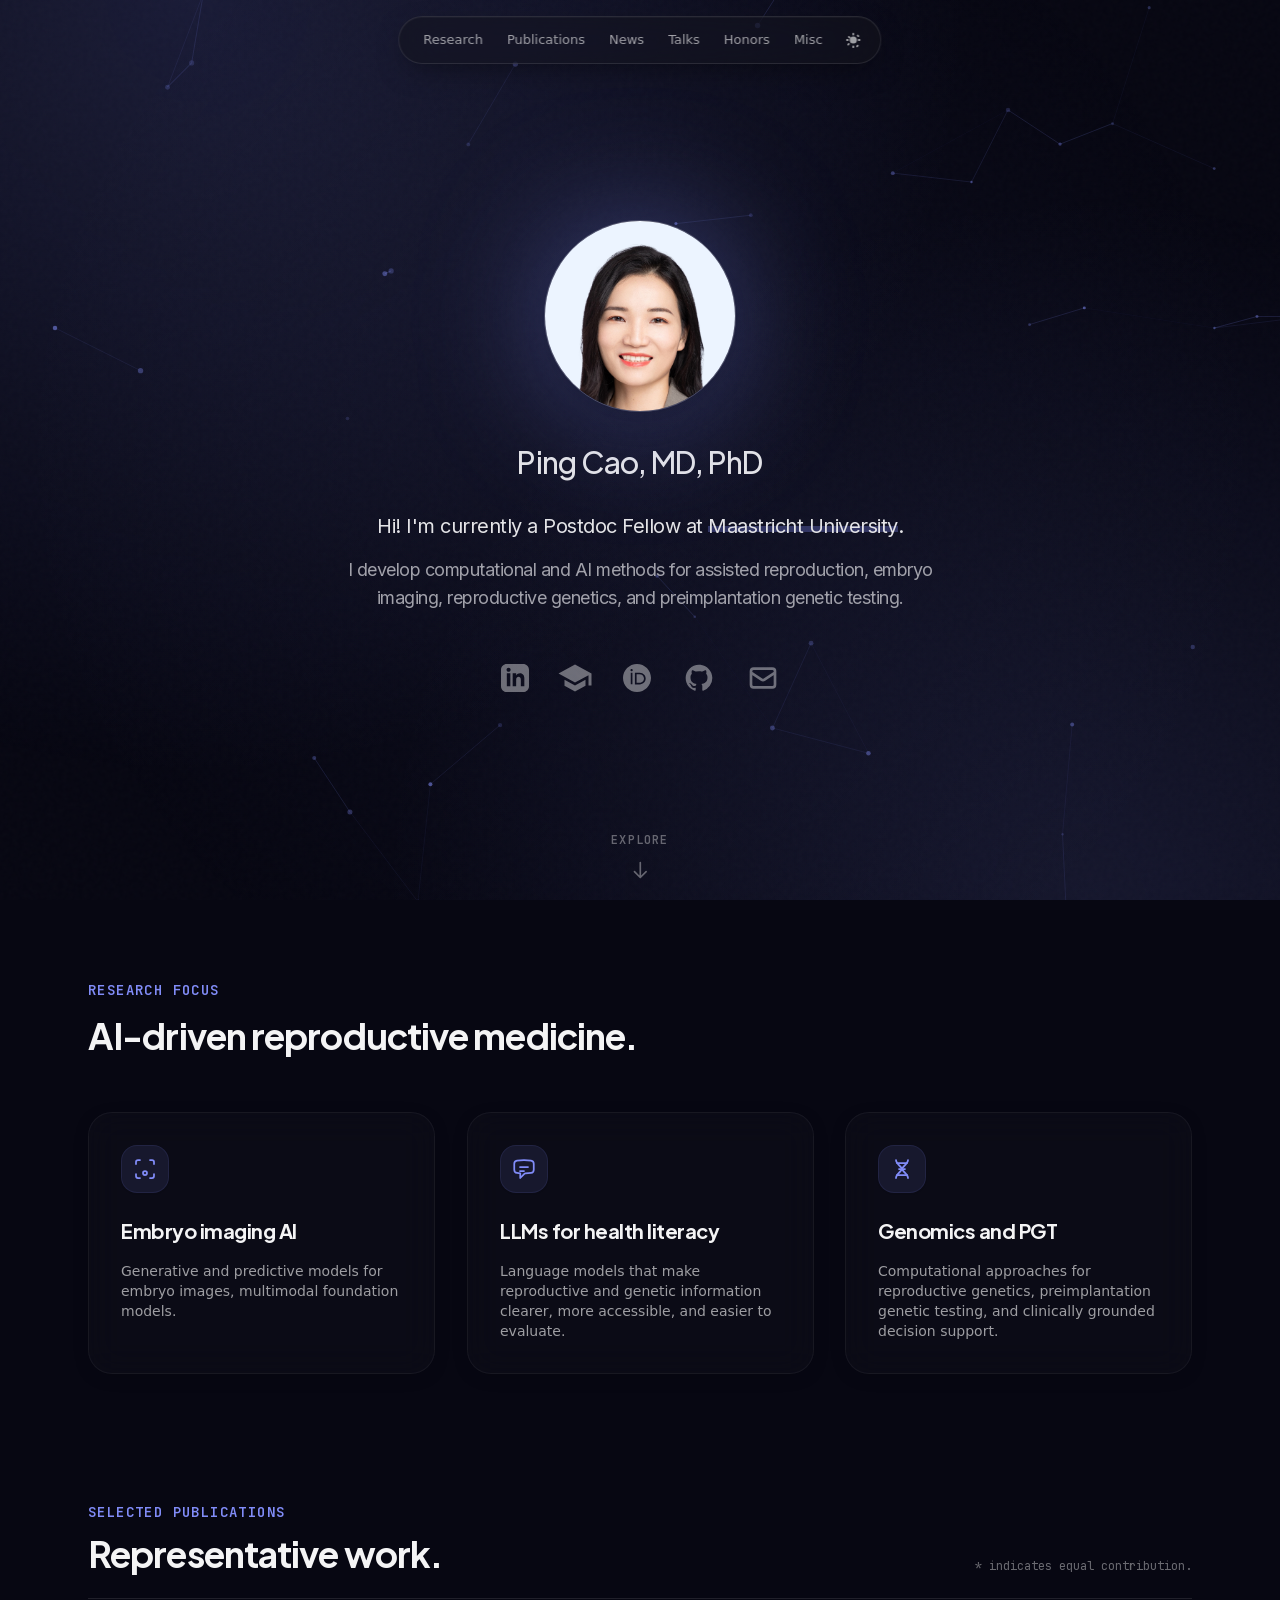
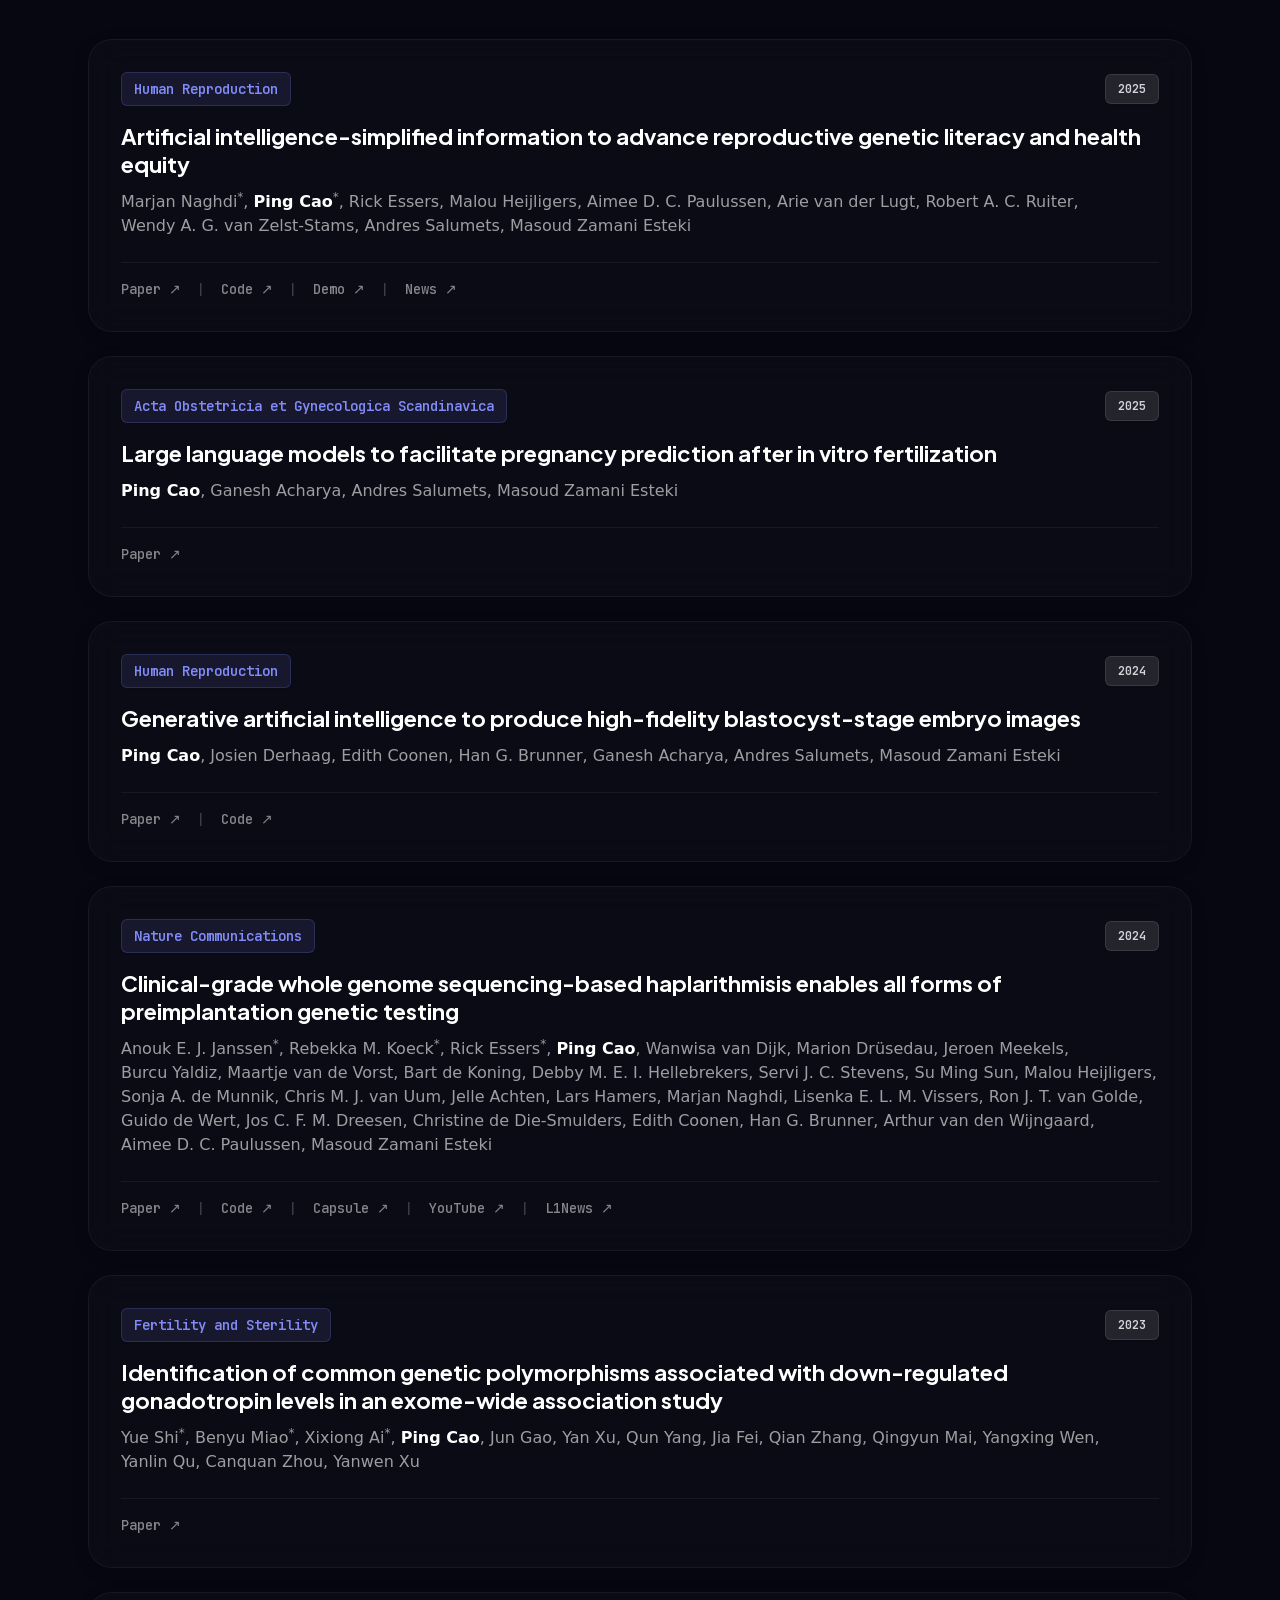
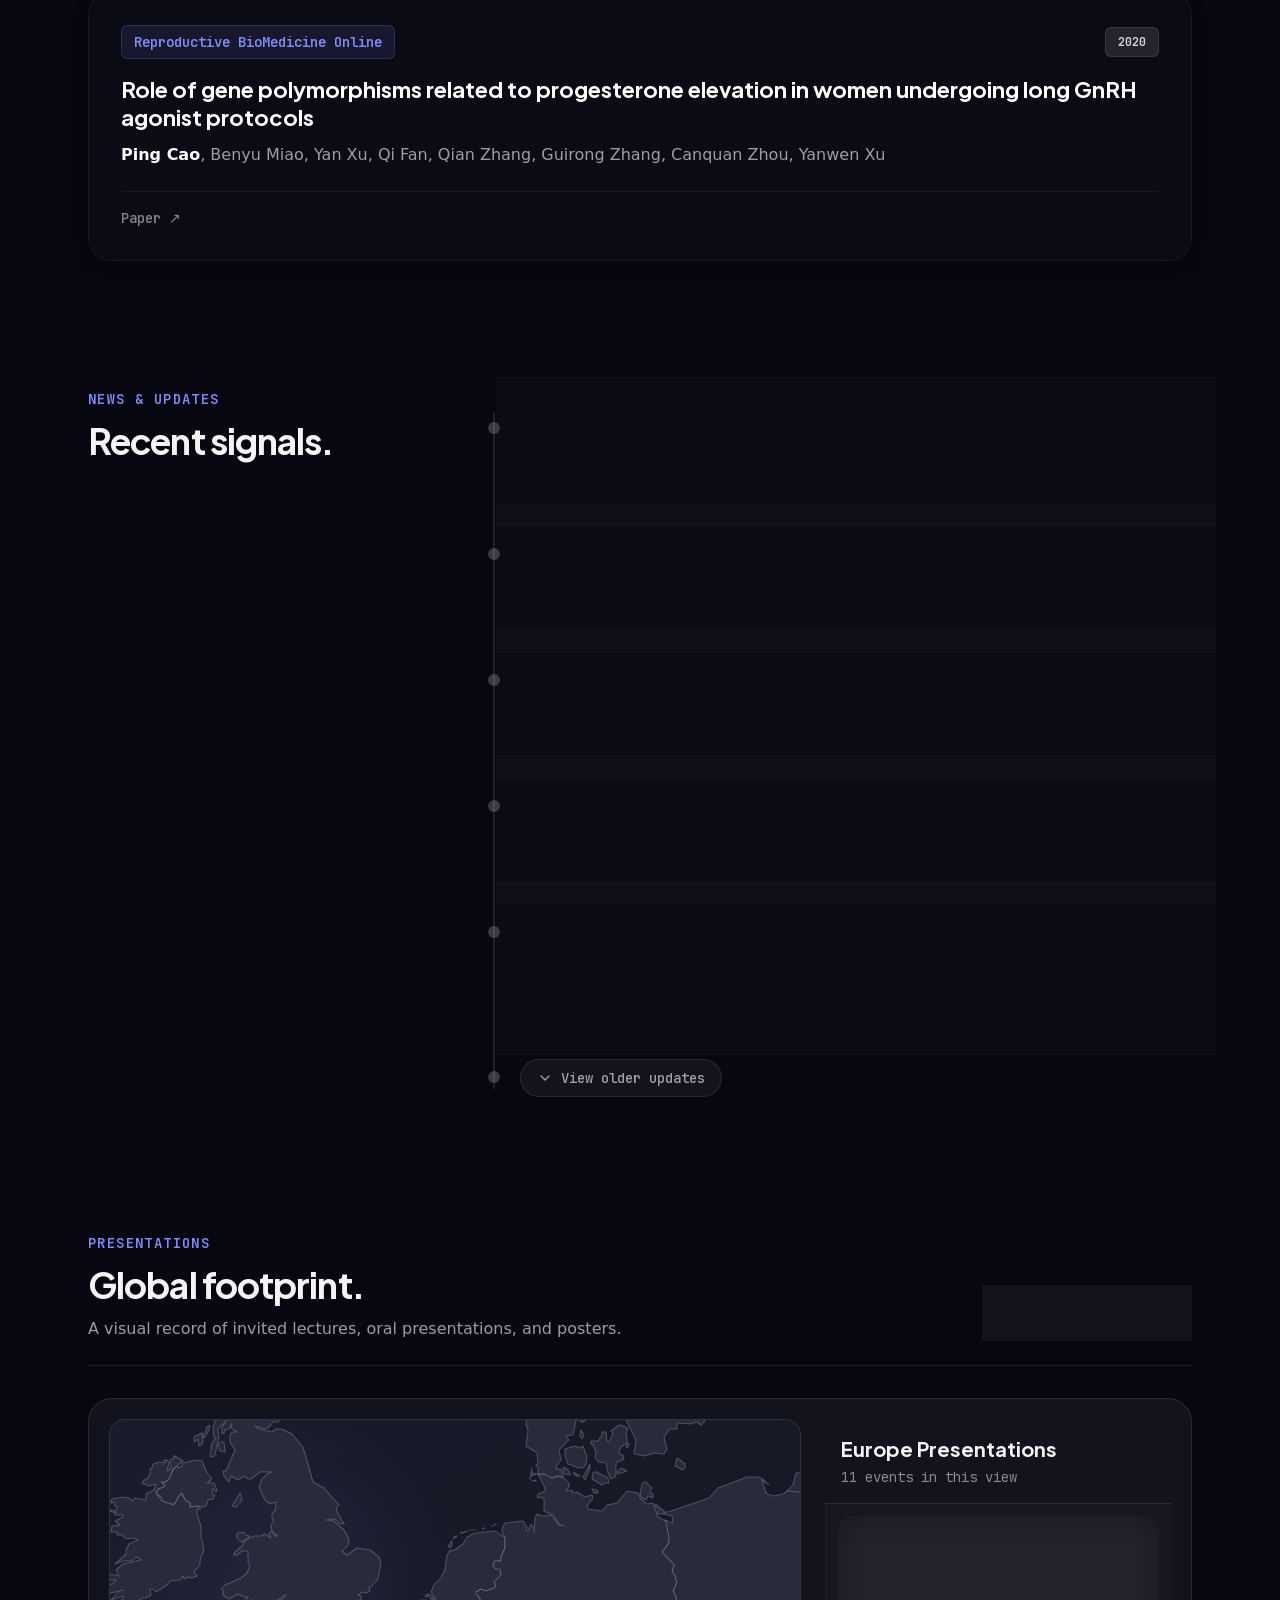
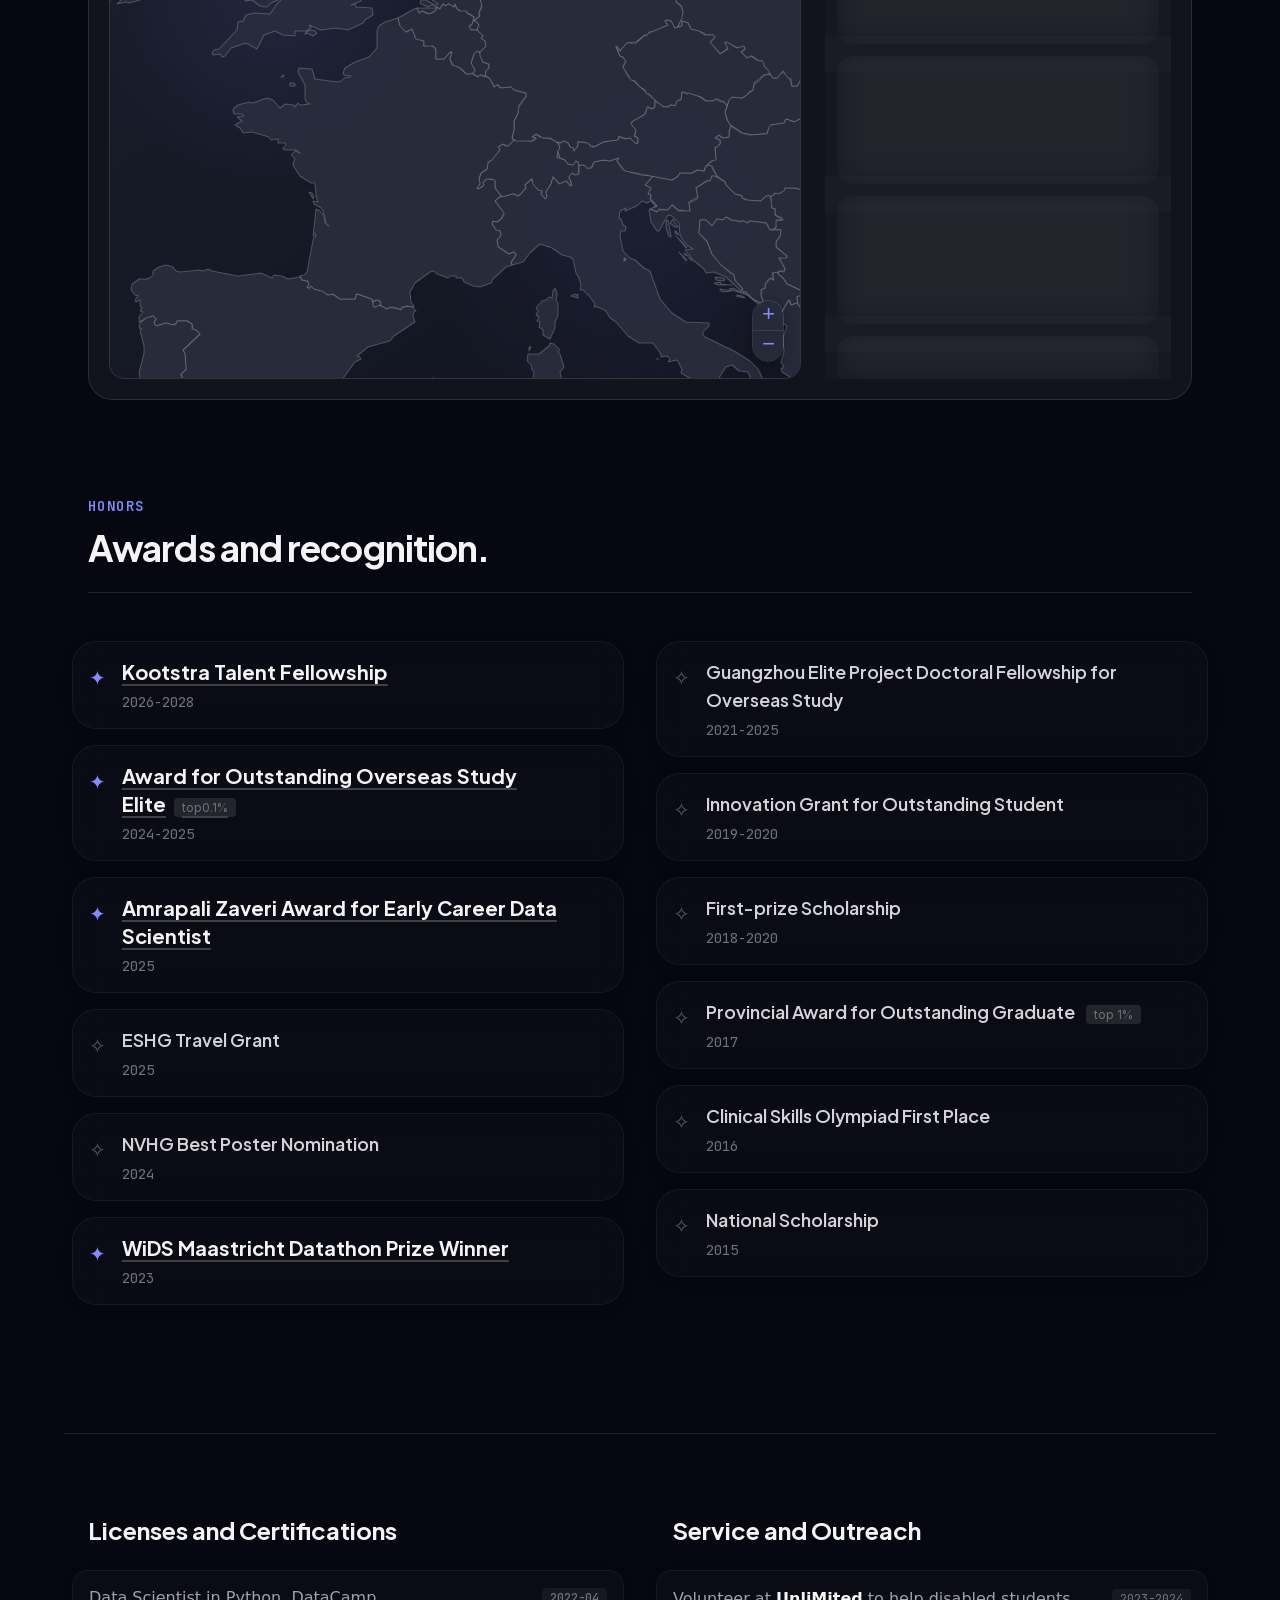
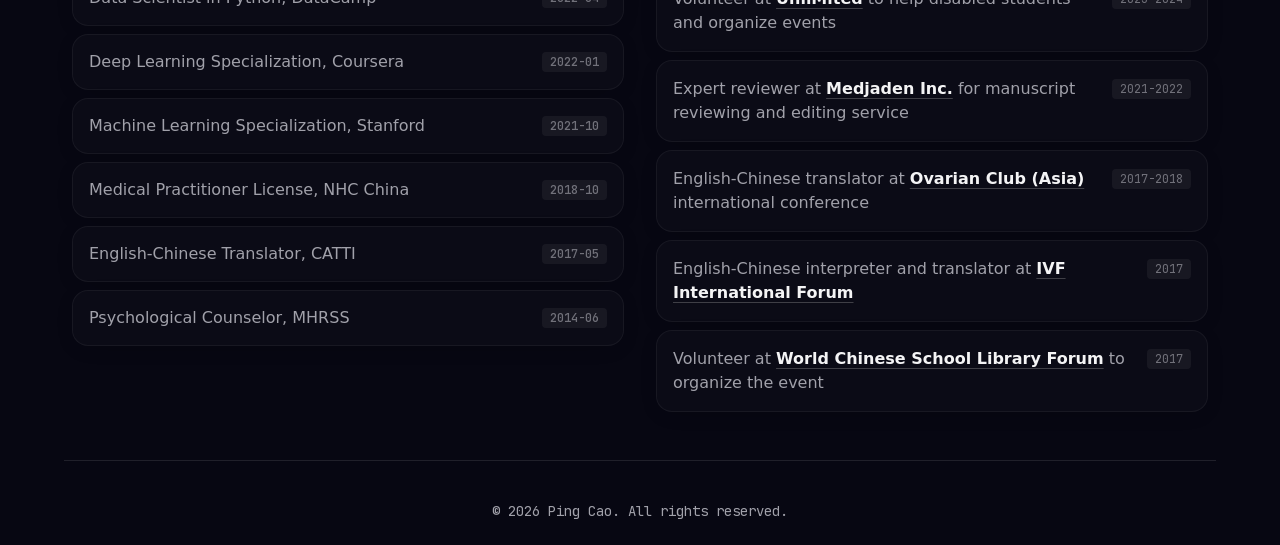
==== commit b086cfde: "Update index.html" ====
--- a/index.html
+++ b/index.html
@@ -1642,7 +1642,7 @@
           <li class="figma-glow-card flex items-start gap-4 p-4 -mx-4 rounded-3xl group reveal">
             <span class="text-zinc-300 dark:text-white/30 group-hover:text-accent mt-1.5 text-xl transition-colors relative z-10">✧</span>
             <div class="relative z-10">
-              <p class="font-display font-semibold text-zinc-700 dark:text-zinc-300 text-lg leading-snug group-hover:text-accent transition-colors">Guangzhou Elite Project Doctoral Fellowship</p>
+              <p class="font-display font-semibold text-zinc-700 dark:text-zinc-300 text-lg leading-snug group-hover:text-accent transition-colors">Guangzhou Elite Project Doctoral Fellowship for Overseas Study</p>
               <p class="text-sm text-zinc-500 font-mono mt-1.5 group-hover:text-accent transition-colors">2021-2025</p>
             </div>
           </li>
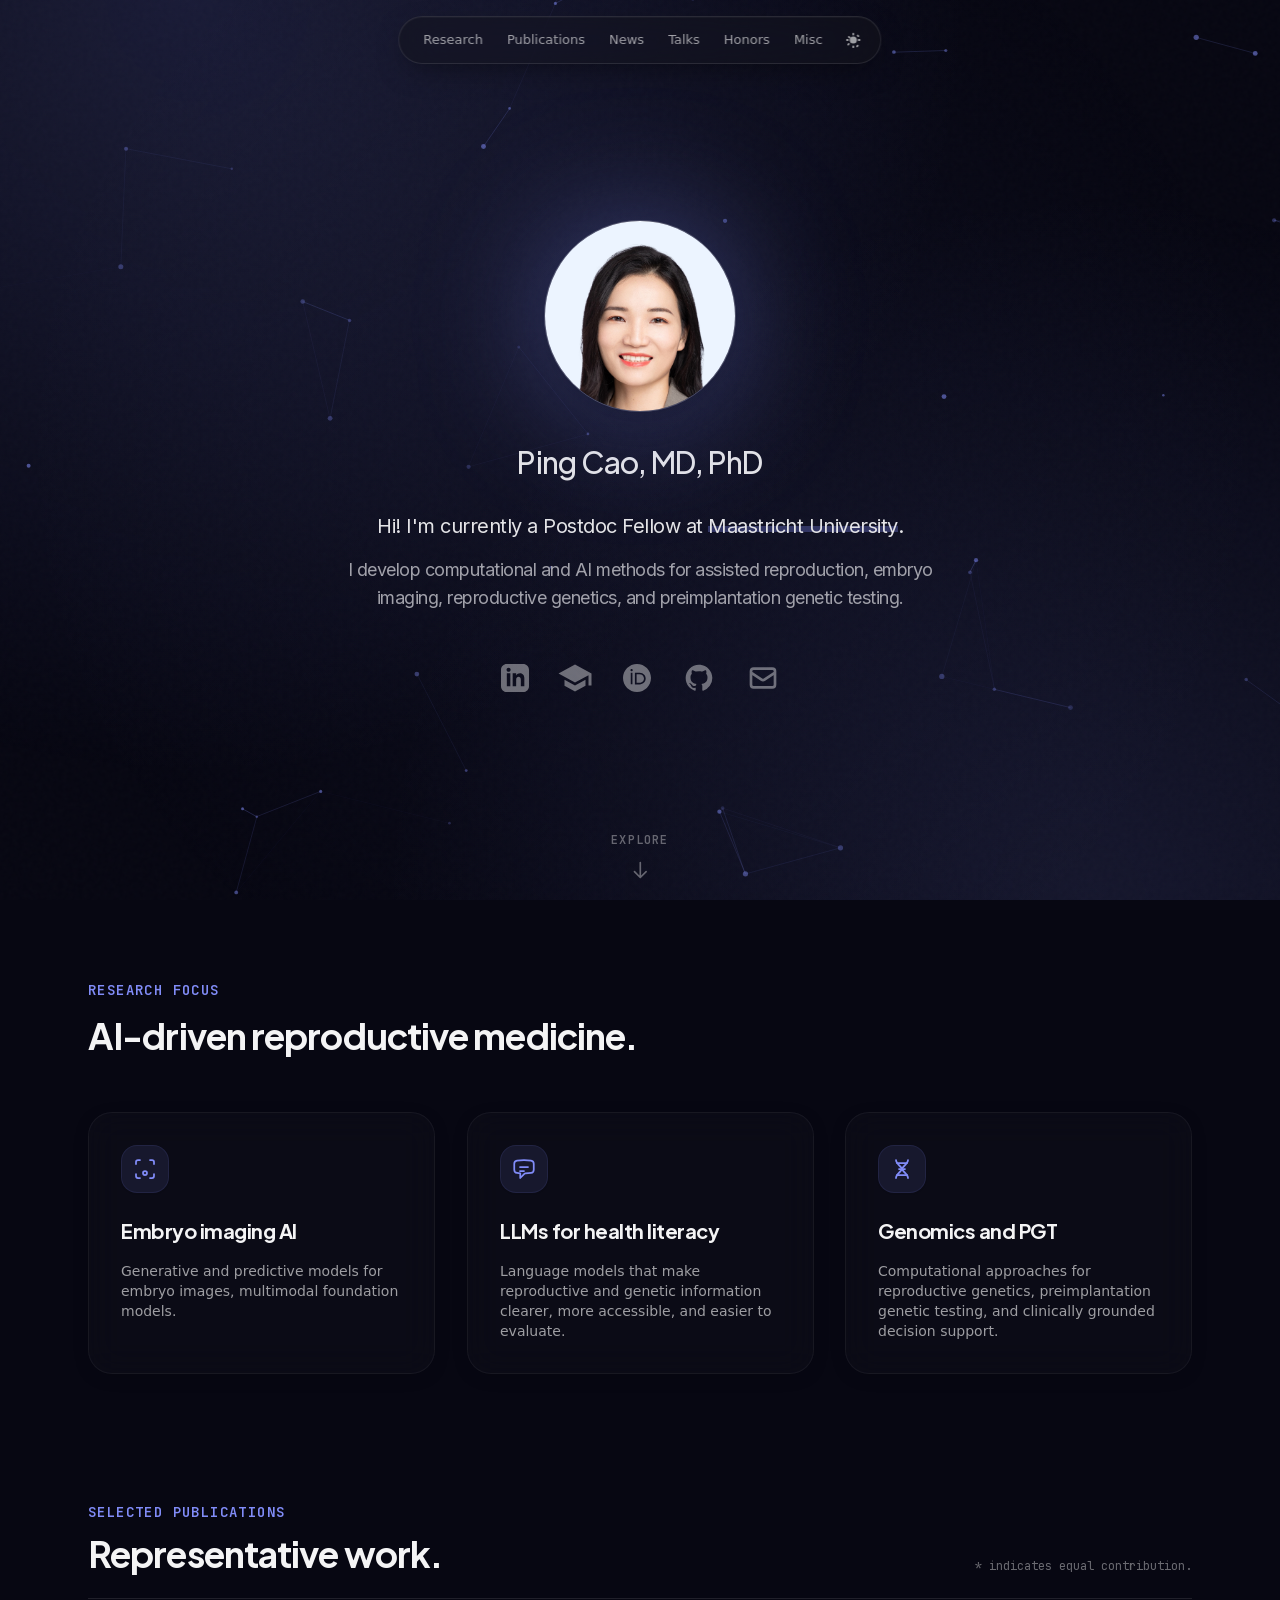
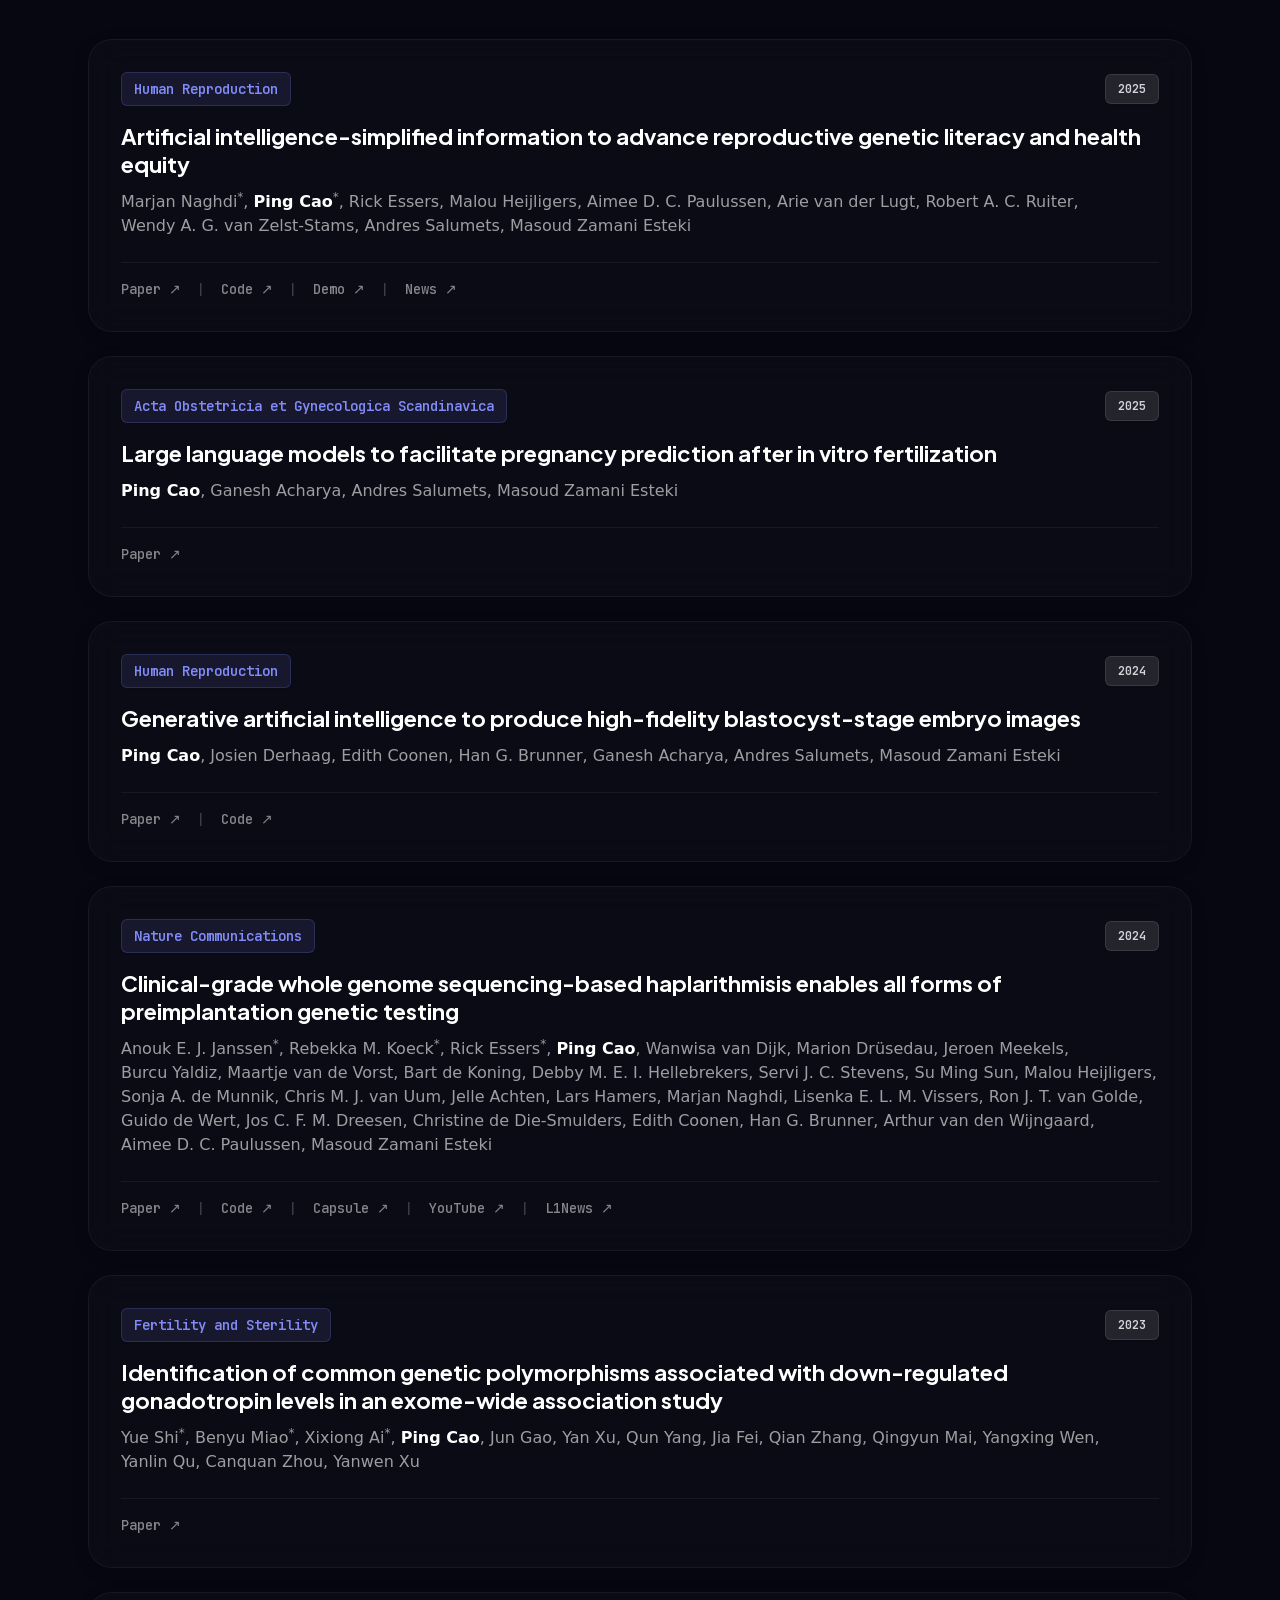
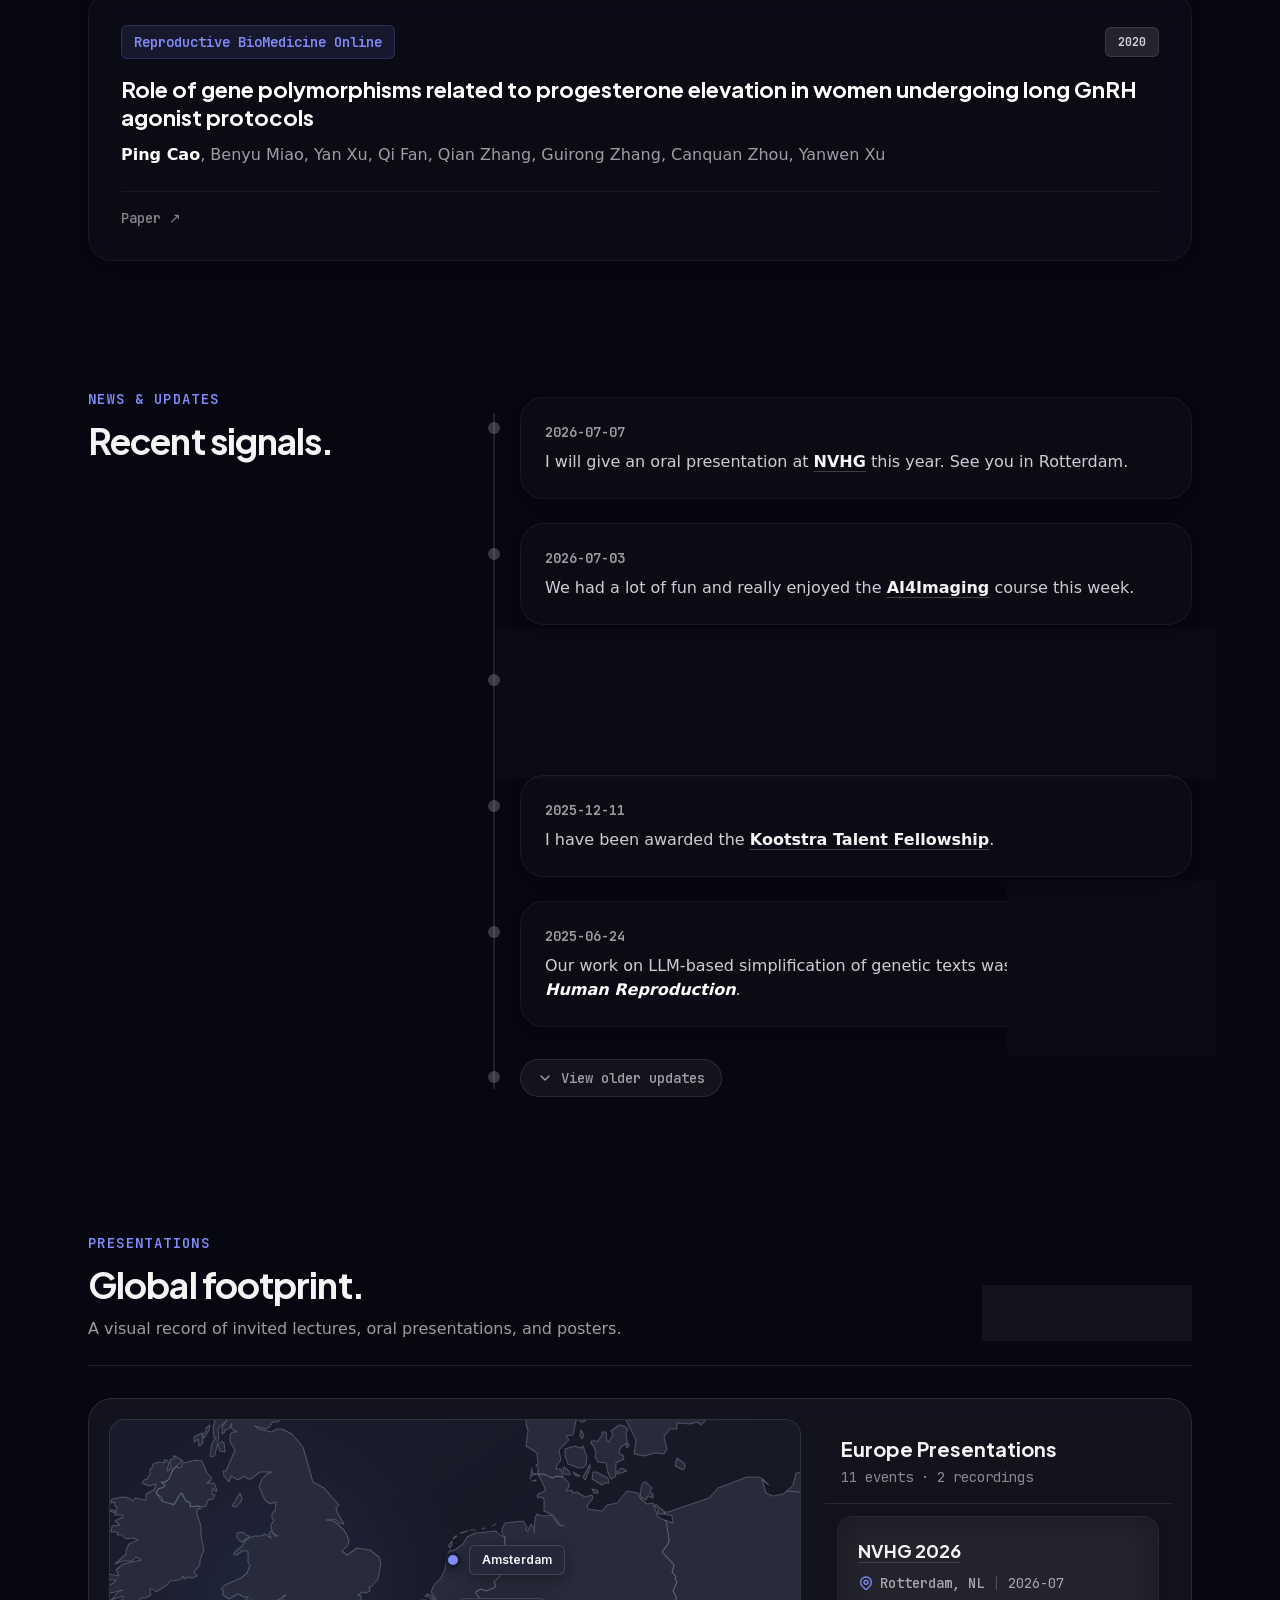
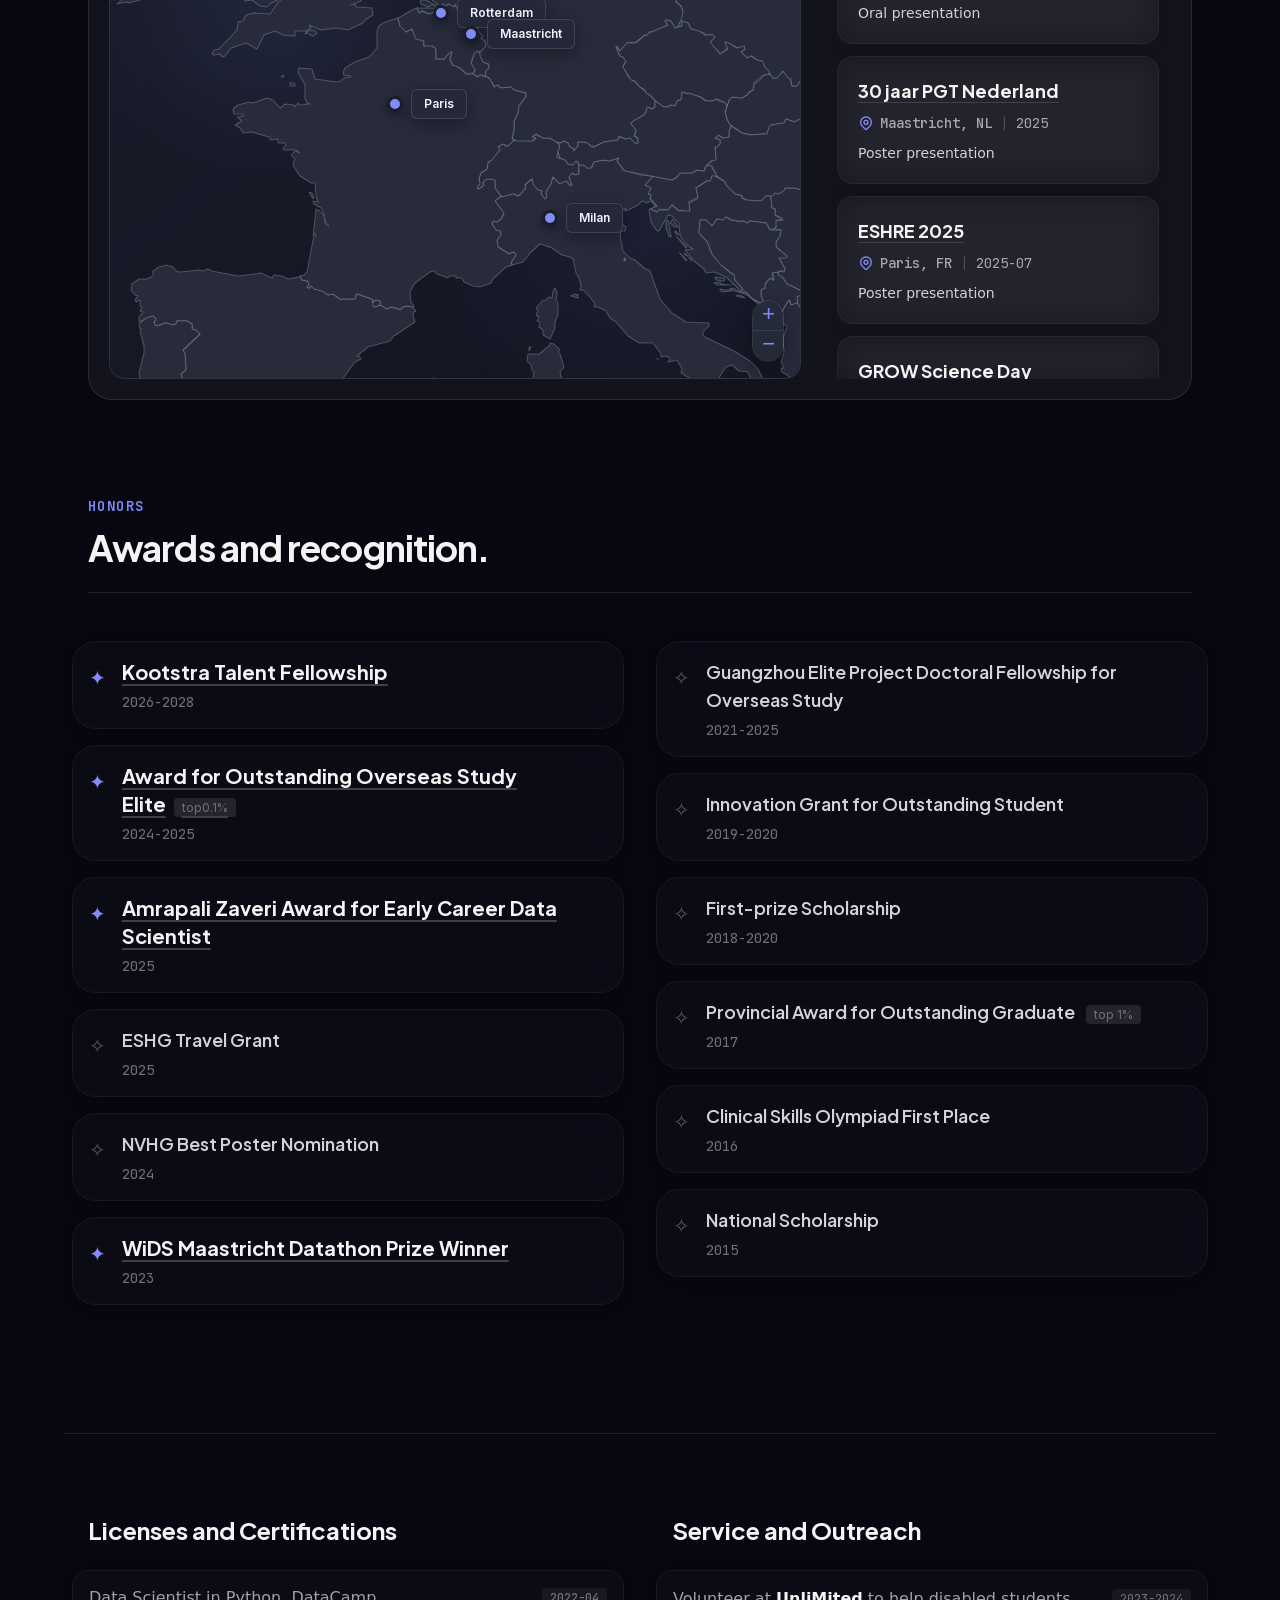
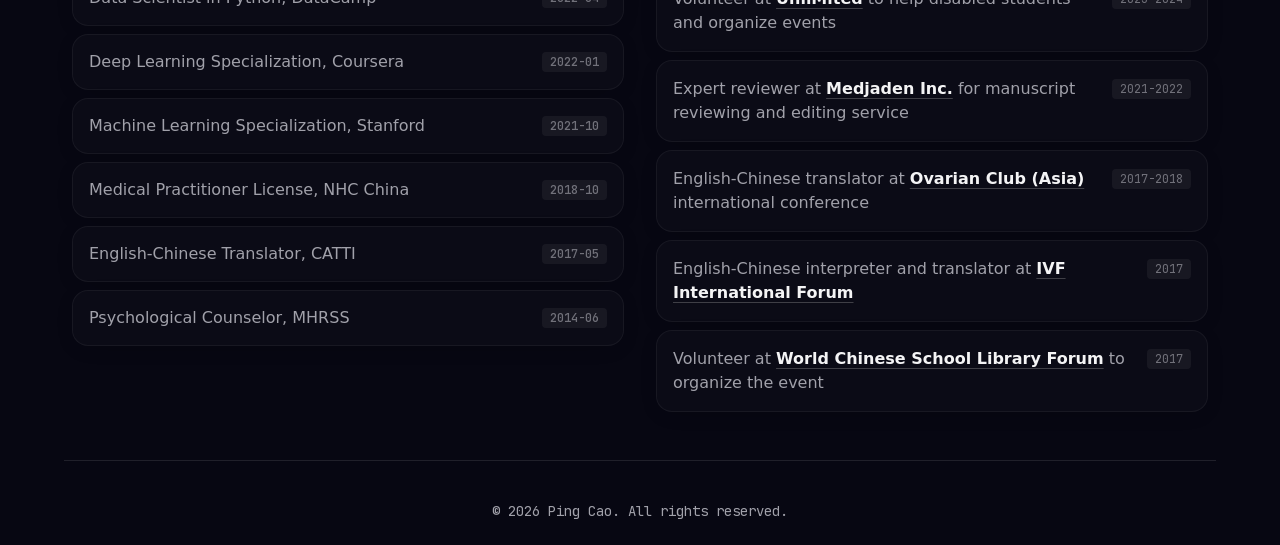
==== commit e32bc8d9: "Add recordings to presentation cards" ====
--- a/index.html
+++ b/index.html
@@ -1340,7 +1340,7 @@
         <div data-presentation-events-panel class="w-full lg:w-1/3 flex flex-col h-[400px] lg:h-[560px]">
           <div class="p-4 border-b border-zinc-200 dark:border-white/10 bg-transparent">
             <h4 class="font-display font-bold text-xl text-zinc-900 dark:text-zinc-100" id="list-title">Europe Presentations</h4>
-            <p class="text-sm text-zinc-500 dark:text-white/50 font-mono mt-1" id="list-count">11 events in this view</p>
+            <p class="text-sm text-zinc-500 dark:text-white/50 font-mono mt-1" id="list-count">11 events · 2 recordings</p>
           </div>
           
           <!-- Scrollable List -->
@@ -1407,9 +1407,9 @@
               </div>
             </a>
 
-            <a href="https://2025.eshg.org/" target="_blank" data-city="milan" data-region="europe" class="talk-list-item figma-glow-card block p-5 rounded-2xl">
+            <article data-city="milan" data-region="europe" data-video="true" class="talk-list-item figma-glow-card block p-5 rounded-2xl">
               <div class="relative z-10">
-                <h5 class="font-display font-bold text-zinc-900 dark:text-zinc-100 text-lg mb-2 transition-colors underline decoration-zinc-300 dark:decoration-zinc-700 underline-offset-4">ESHG 2025</h5>
+                <h5 class="font-display font-bold text-lg mb-2"><a class="text-zinc-900 dark:text-zinc-100 hover:text-accent transition-colors underline decoration-zinc-300 dark:decoration-zinc-700 underline-offset-4" href="https://2025.eshg.org/" target="_blank" rel="noopener noreferrer">ESHG 2025</a></h5>
                 <div class="flex items-center gap-2 text-sm text-zinc-500 dark:text-white/60 font-mono mb-2.5">
                   <span class="flex items-center gap-1.5 font-medium">
                     <svg class="w-4 h-4 text-accent" fill="none" stroke="currentColor" viewBox="0 0 24 24"><path stroke-linecap="round" stroke-linejoin="round" stroke-width="2" d="M17.657 16.657L13.414 20.9a1.998 1.998 0 01-2.827 0l-4.242-4.243a8 8 0 1111.314 0z"></path><path stroke-linecap="round" stroke-linejoin="round" stroke-width="2" d="M15 11a3 3 0 11-6 0 3 3 0 016 0z"></path></svg>
@@ -1418,9 +1418,15 @@
                   <span class="text-zinc-300 dark:text-white/20">|</span>
                   <span class="flex items-center gap-1">2025-05</span>
                 </div>
-                <p class="text-sm text-zinc-600 dark:text-white/80 font-medium">Oral presentation</p>
-              </div>
-            </a>
+                <div class="flex flex-wrap items-center justify-between gap-3">
+                  <p class="text-sm text-zinc-600 dark:text-white/80 font-medium">Oral presentation</p>
+                  <a class="inline-flex items-center gap-1.5 whitespace-nowrap rounded-full border border-accent/30 bg-accent/5 px-3 py-1.5 text-xs font-mono font-semibold text-accent transition-all hover:-translate-y-0.5 hover:bg-accent hover:text-white focus:outline-none focus:ring-2 focus:ring-accent/30 dark:border-accent/40 dark:bg-accent/10 dark:hover:bg-accent dark:hover:text-white" href="https://www.youtube.com/watch?v=HGYxbWZmyTA" target="_blank" rel="noopener noreferrer" aria-label="Watch ESHG 2025 oral presentation on YouTube, 13 minutes 2 seconds">
+                    <span aria-hidden="true">▶</span>
+                    <span>Watch talk</span><span class="opacity-60">13:02</span>
+                  </a>
+                </div>
+              </div>
+            </article>
 
             <a href="https://www.umcutrecht.nl/nl" target="_blank" data-city="utrecht" data-region="europe" class="talk-list-item figma-glow-card block p-5 rounded-2xl">
               <div class="relative z-10">
@@ -1467,9 +1473,9 @@
               </div>
             </a>
 
-            <a href="https://www.eshre.eu/ESHRE2024" target="_blank" data-city="amsterdam" data-region="europe" class="talk-list-item figma-glow-card block p-5 rounded-2xl">
+            <article data-city="amsterdam" data-region="europe" data-video="true" class="talk-list-item figma-glow-card block p-5 rounded-2xl">
               <div class="relative z-10">
-                <h5 class="font-display font-bold text-zinc-900 dark:text-zinc-100 text-lg mb-2 transition-colors underline decoration-zinc-300 dark:decoration-zinc-700 underline-offset-4">ESHRE 2024</h5>
+                <h5 class="font-display font-bold text-lg mb-2"><a class="text-zinc-900 dark:text-zinc-100 hover:text-accent transition-colors underline decoration-zinc-300 dark:decoration-zinc-700 underline-offset-4" href="https://www.eshre.eu/ESHRE2024" target="_blank" rel="noopener noreferrer">ESHRE 2024</a></h5>
                 <div class="flex items-center gap-2 text-sm text-zinc-500 dark:text-white/60 font-mono mb-2.5">
                   <span class="flex items-center gap-1.5 font-medium">
                     <svg class="w-4 h-4 text-accent" fill="none" stroke="currentColor" viewBox="0 0 24 24"><path stroke-linecap="round" stroke-linejoin="round" stroke-width="2" d="M17.657 16.657L13.414 20.9a1.998 1.998 0 01-2.827 0l-4.242-4.243a8 8 0 1111.314 0z"></path><path stroke-linecap="round" stroke-linejoin="round" stroke-width="2" d="M15 11a3 3 0 11-6 0 3 3 0 016 0z"></path></svg>
@@ -1478,9 +1484,15 @@
                   <span class="text-zinc-300 dark:text-white/20">|</span>
                   <span class="flex items-center gap-1">2024-07</span>
                 </div>
-                <p class="text-sm text-zinc-600 dark:text-white/80 font-medium">Oral presentation</p>
-              </div>
-            </a>
+                <div class="flex flex-wrap items-center justify-between gap-3">
+                  <p class="text-sm text-zinc-600 dark:text-white/80 font-medium">Oral presentation</p>
+                  <a class="inline-flex items-center gap-1.5 whitespace-nowrap rounded-full border border-accent/30 bg-accent/5 px-3 py-1.5 text-xs font-mono font-semibold text-accent transition-all hover:-translate-y-0.5 hover:bg-accent hover:text-white focus:outline-none focus:ring-2 focus:ring-accent/30 dark:border-accent/40 dark:bg-accent/10 dark:hover:bg-accent dark:hover:text-white" href="https://www.youtube.com/watch?v=jlIo-YY8S2g" target="_blank" rel="noopener noreferrer" aria-label="Watch ESHRE 2024 oral presentation on YouTube, 12 minutes 52 seconds">
+                    <span aria-hidden="true">▶</span>
+                    <span>Watch talk</span><span class="opacity-60">12:52</span>
+                  </a>
+                </div>
+              </div>
+            </article>
 
             <a href="https://researchportal.vub.be/nl/activities/brumastra-meeting/" target="_blank" data-city="maastricht" data-region="europe" class="talk-list-item figma-glow-card block p-5 rounded-2xl">
               <div class="relative z-10">
@@ -2118,6 +2130,7 @@
 
       function switchTab(region, animate = true) {
         let visibleCount = 0;
+        let recordingCount = 0;
 
         if (region === 'europe') {
           moveMap(europeBounds, animate);
@@ -2142,12 +2155,15 @@
             item.classList.remove('hidden');
             item.classList.add('block');
             visibleCount++;
+            if (item.dataset.video === 'true') recordingCount++;
           } else {
             item.classList.add('hidden');
             item.classList.remove('block');
           }
         });
-        listCount.textContent = `${visibleCount} event${visibleCount !== 1 ? 's' : ''} in this view`;
+        const eventLabel = `${visibleCount} event${visibleCount !== 1 ? 's' : ''}`;
+        const recordingLabel = recordingCount ? ` · ${recordingCount} recording${recordingCount !== 1 ? 's' : ''}` : '';
+        listCount.textContent = eventLabel + recordingLabel;
         btnEurope.setAttribute('aria-pressed', String(region === 'europe'));
         btnGlobal.setAttribute('aria-pressed', String(region === 'global'));
       }
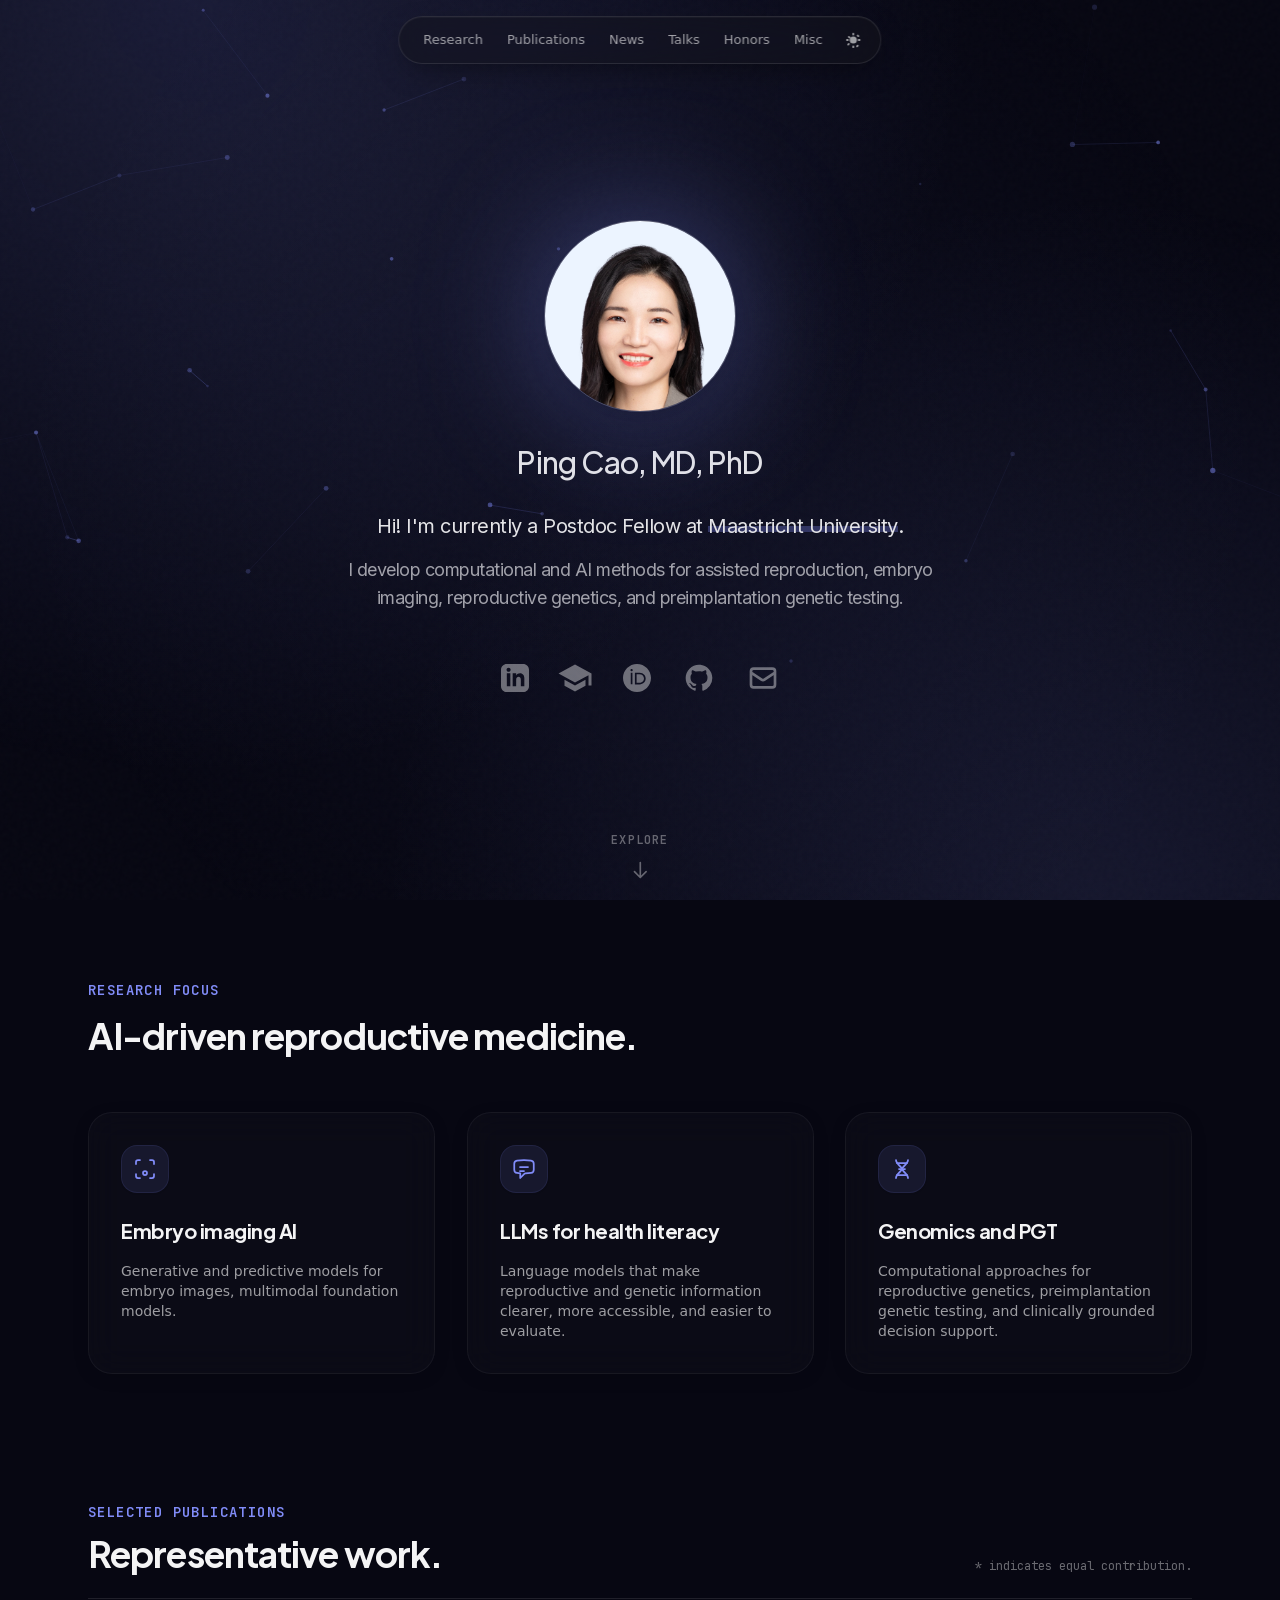
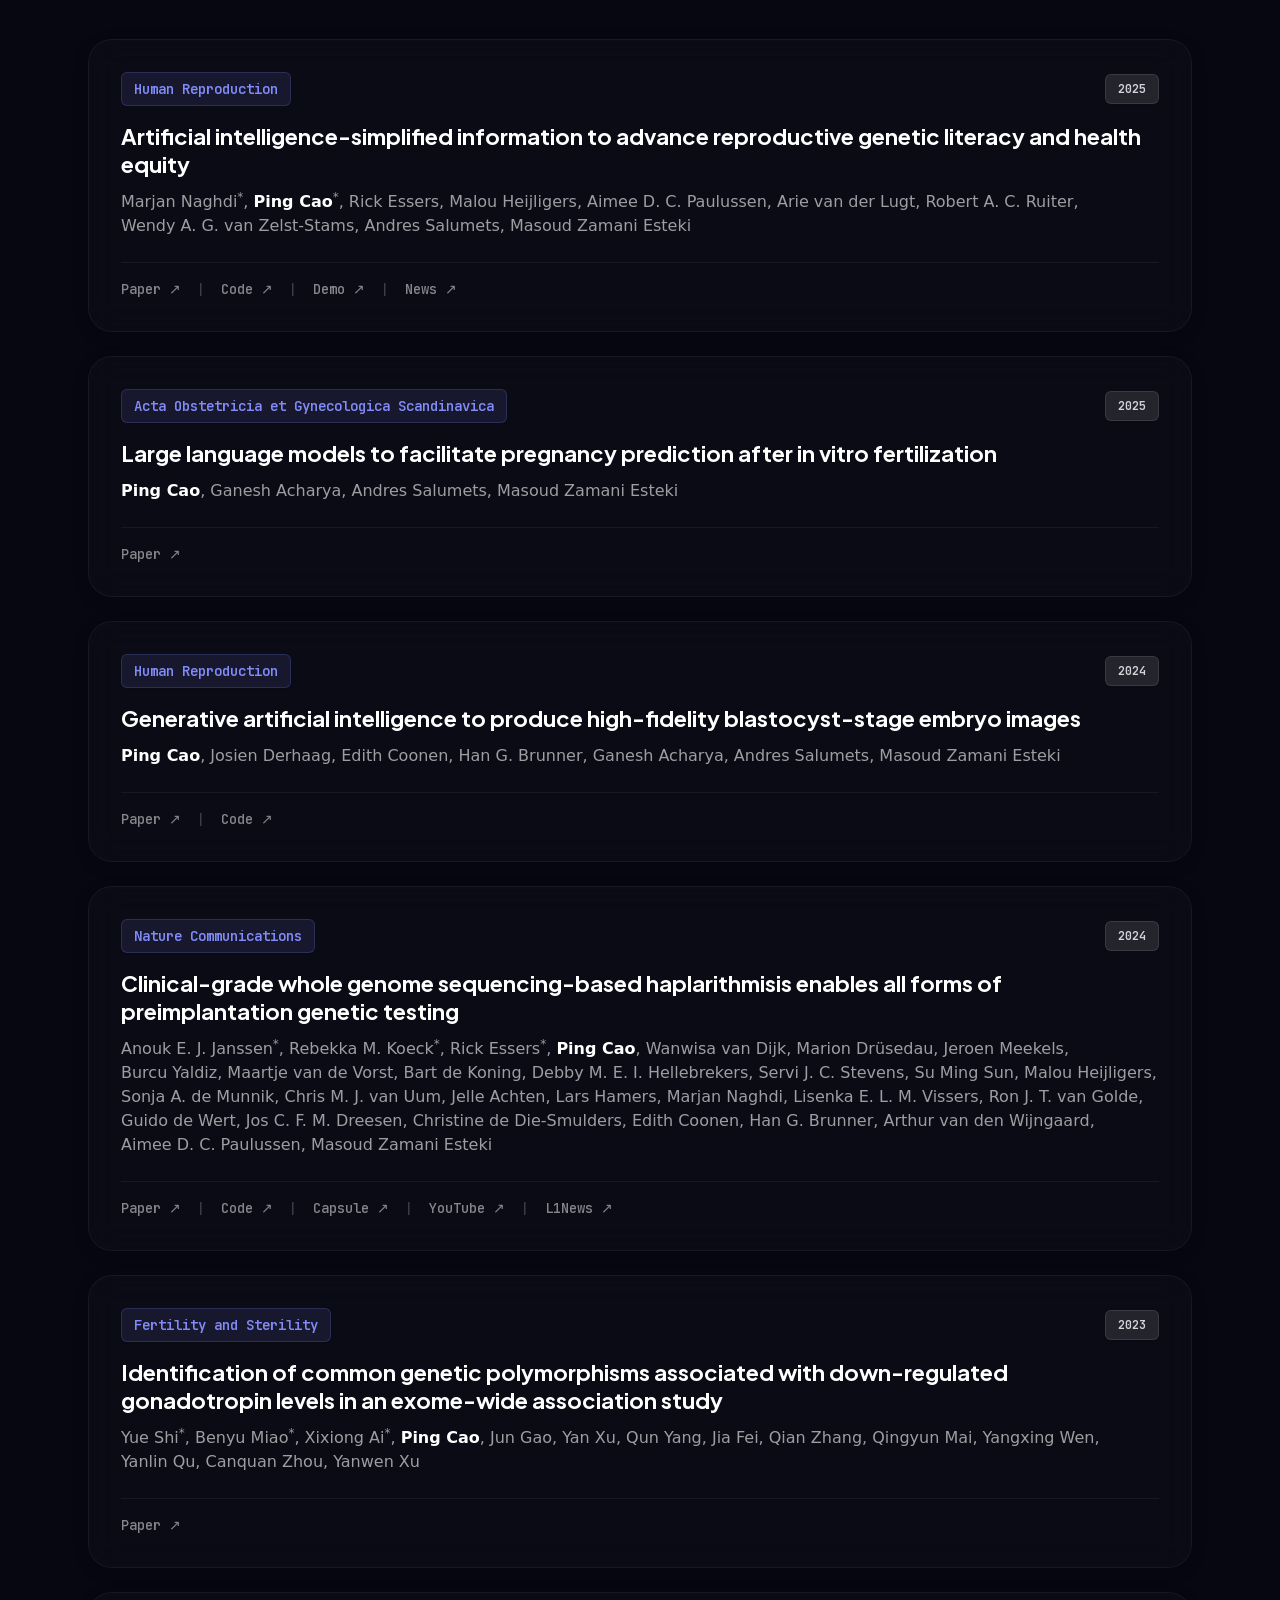
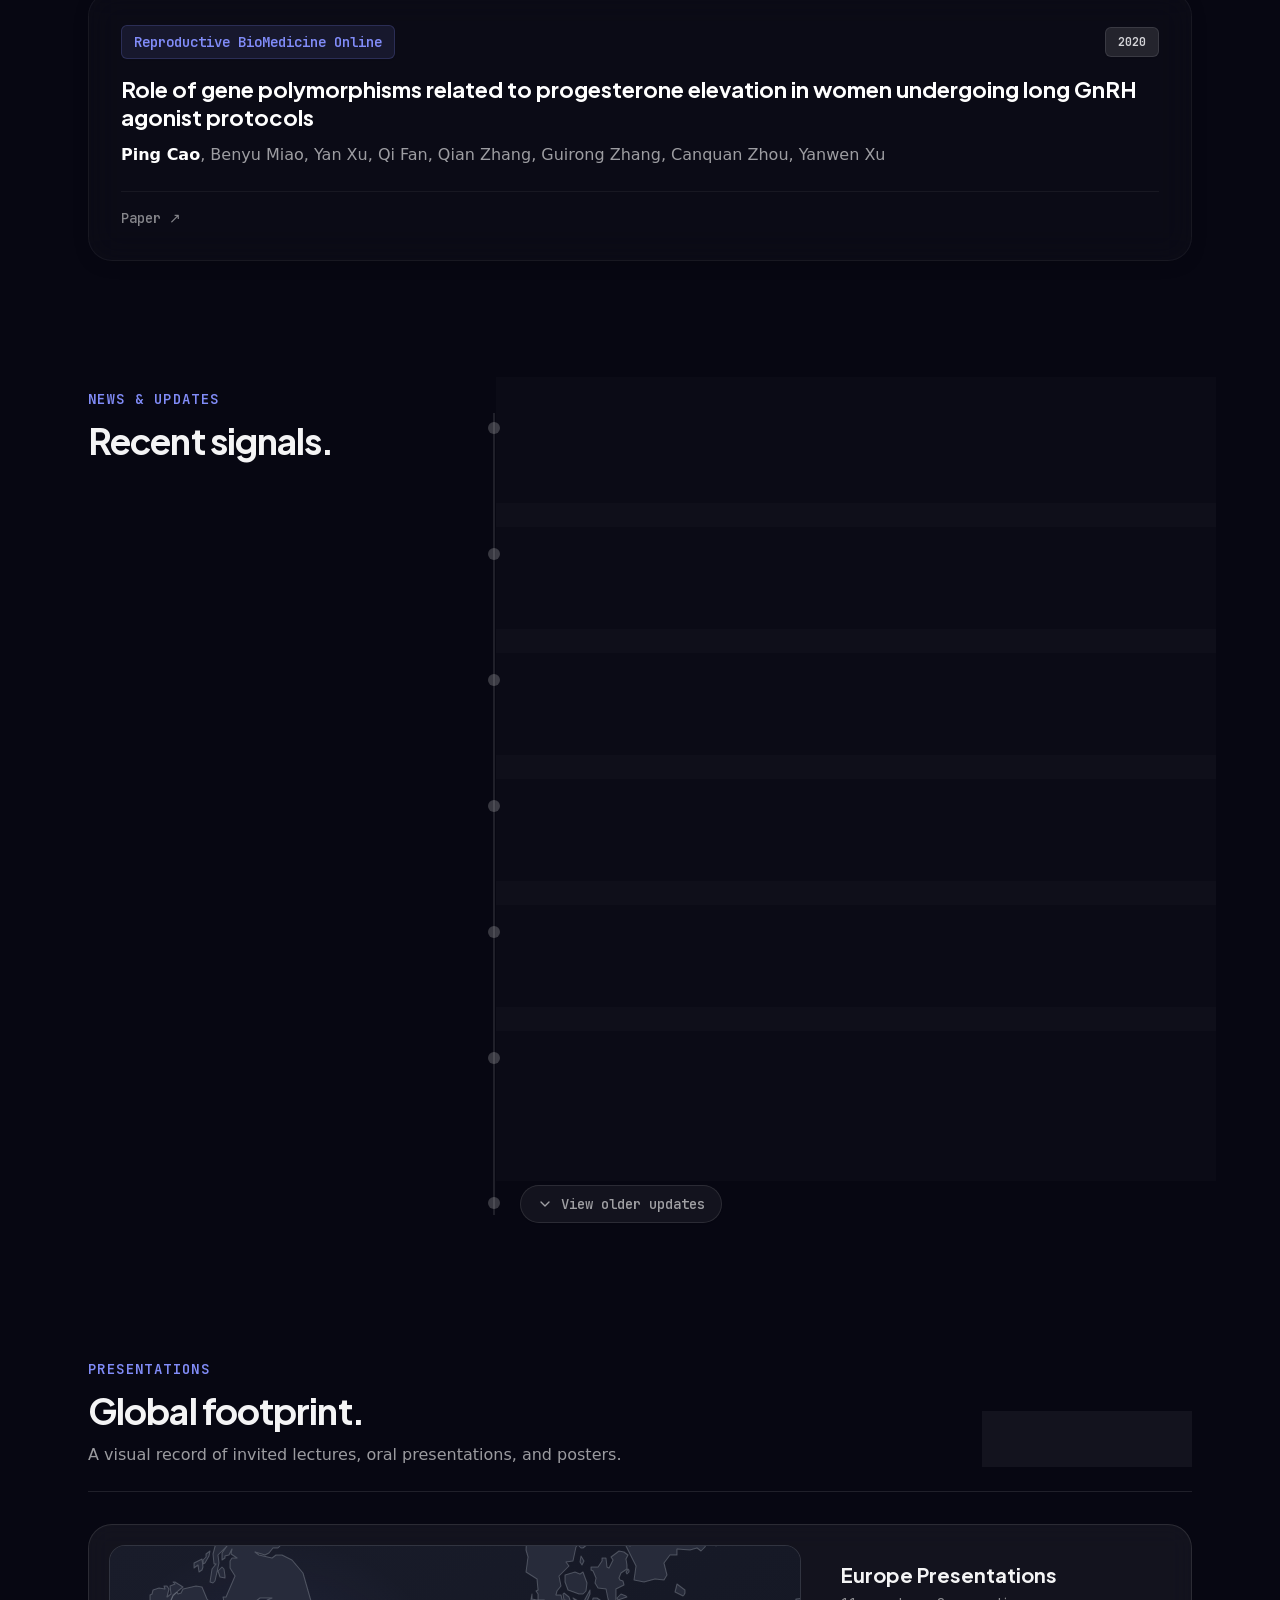
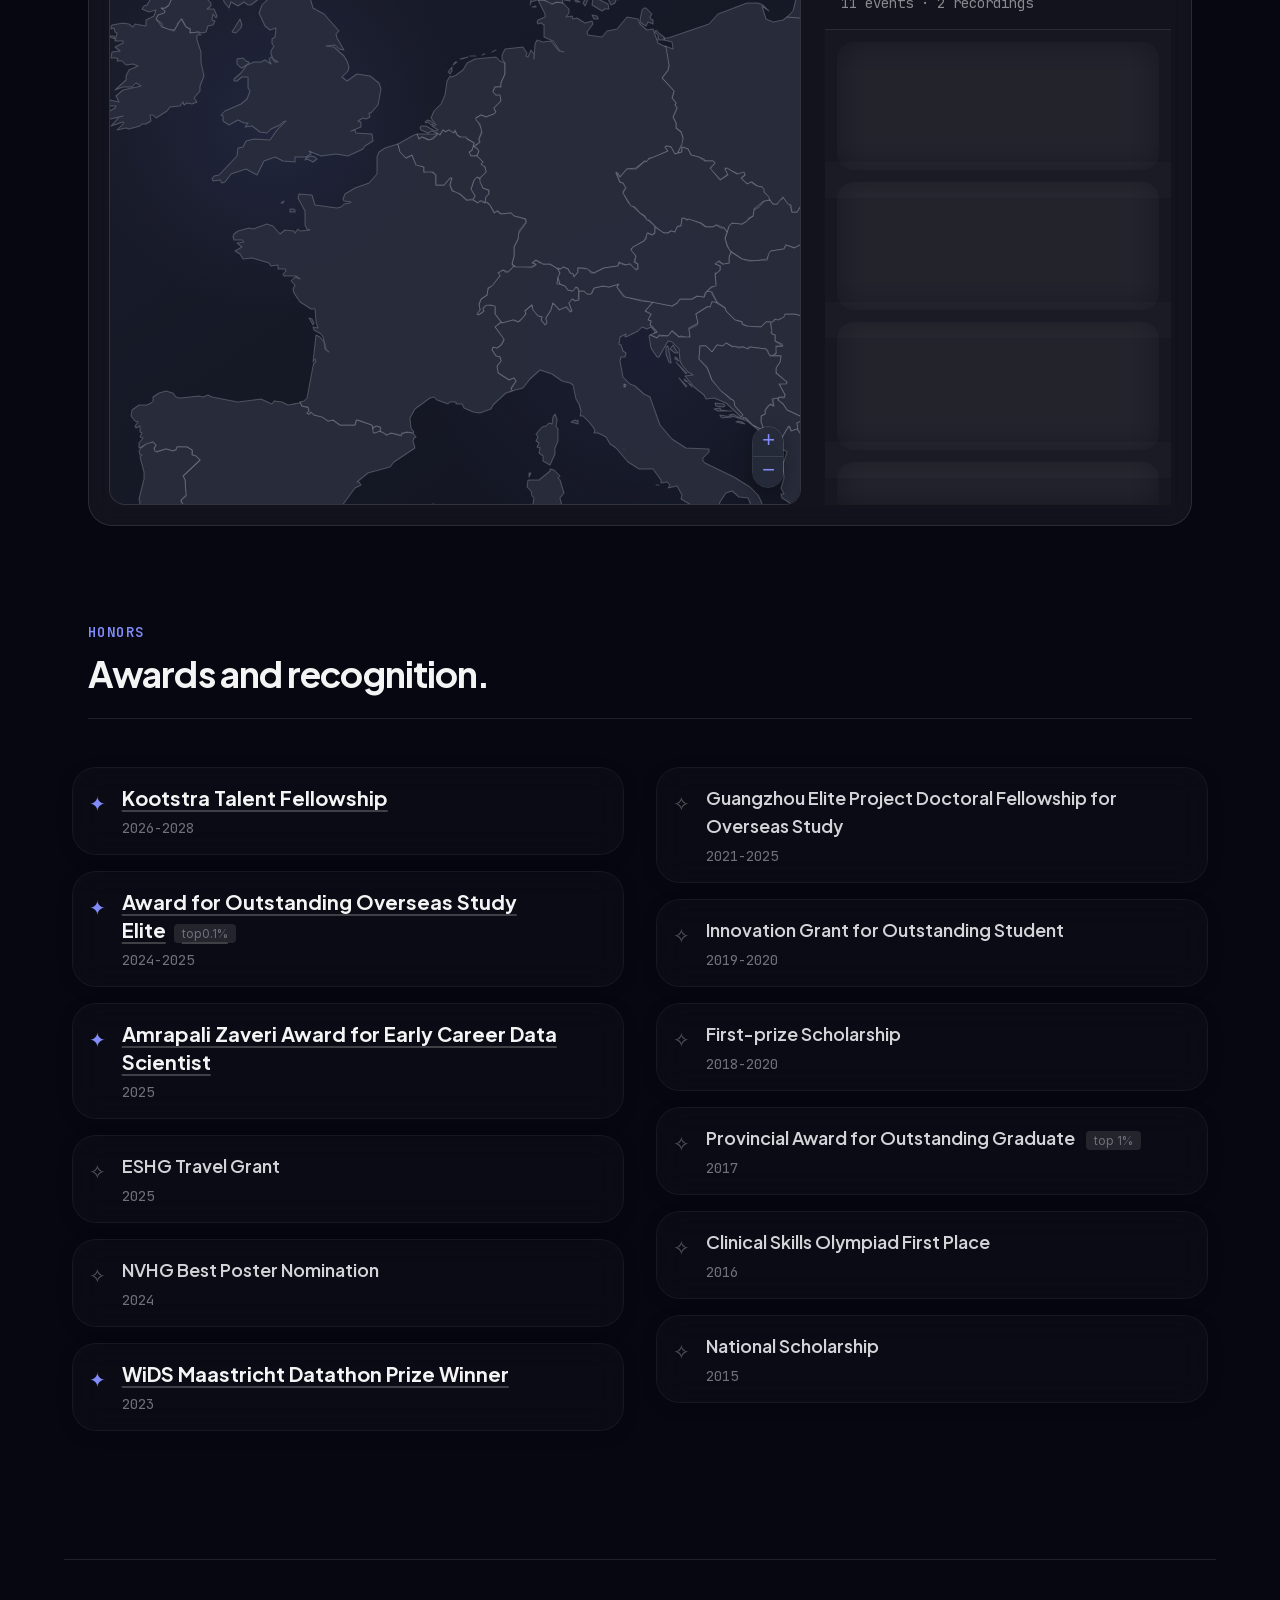
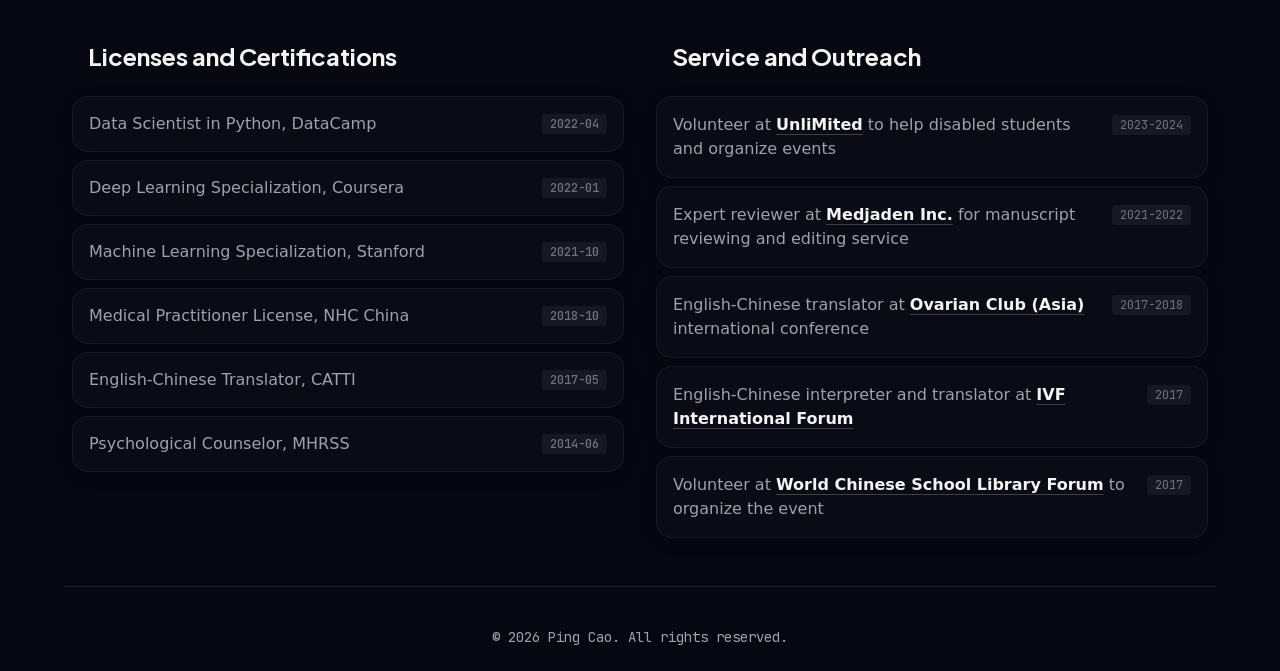
==== commit dc8df768: "Update index.html" ====
--- a/index.html
+++ b/index.html
@@ -1211,6 +1211,16 @@
             <span class="absolute w-[12px] h-[12px] bg-zinc-300 dark:bg-white/20 rounded-full left-0 top-[21px] md:top-[25px] timeline-dot z-20"></span>
             <div class="figma-glow-card p-5 md:p-6 rounded-3xl group">
               <div class="relative z-10">
+                <time class="block mb-2 text-sm font-mono font-semibold leading-none text-zinc-500 dark:text-white/60 group-hover:text-accent dark:group-hover:text-accent transition-colors">2026-11-09</time>
+                <p class="text-base text-zinc-800 dark:text-white/80 mt-1">I defended my thesis!</p>
+              </div>
+            </div>
+          </div>
+          
+          <div class="relative pl-8 mb-6 group reveal">
+            <span class="absolute w-[12px] h-[12px] bg-zinc-300 dark:bg-white/20 rounded-full left-0 top-[21px] md:top-[25px] timeline-dot z-20"></span>
+            <div class="figma-glow-card p-5 md:p-6 rounded-3xl group">
+              <div class="relative z-10">
                 <time class="block mb-2 text-sm font-mono font-semibold leading-none text-zinc-500 dark:text-white/60 group-hover:text-accent dark:group-hover:text-accent transition-colors">2026-07-07</time>
                 <p class="text-base text-zinc-800 dark:text-white/80 mt-1">I will give an oral presentation at <a class="text-zinc-900 dark:text-zinc-100 hover:text-accent group-hover:text-accent font-semibold transition-colors underline decoration-zinc-300 dark:decoration-zinc-700 underline-offset-4" href="https://www.nvhg.nl/general-information-nvhg-2026" target="_blank" rel="noopener noreferrer">NVHG</a> this year. See you in Rotterdam.</p>
               </div>
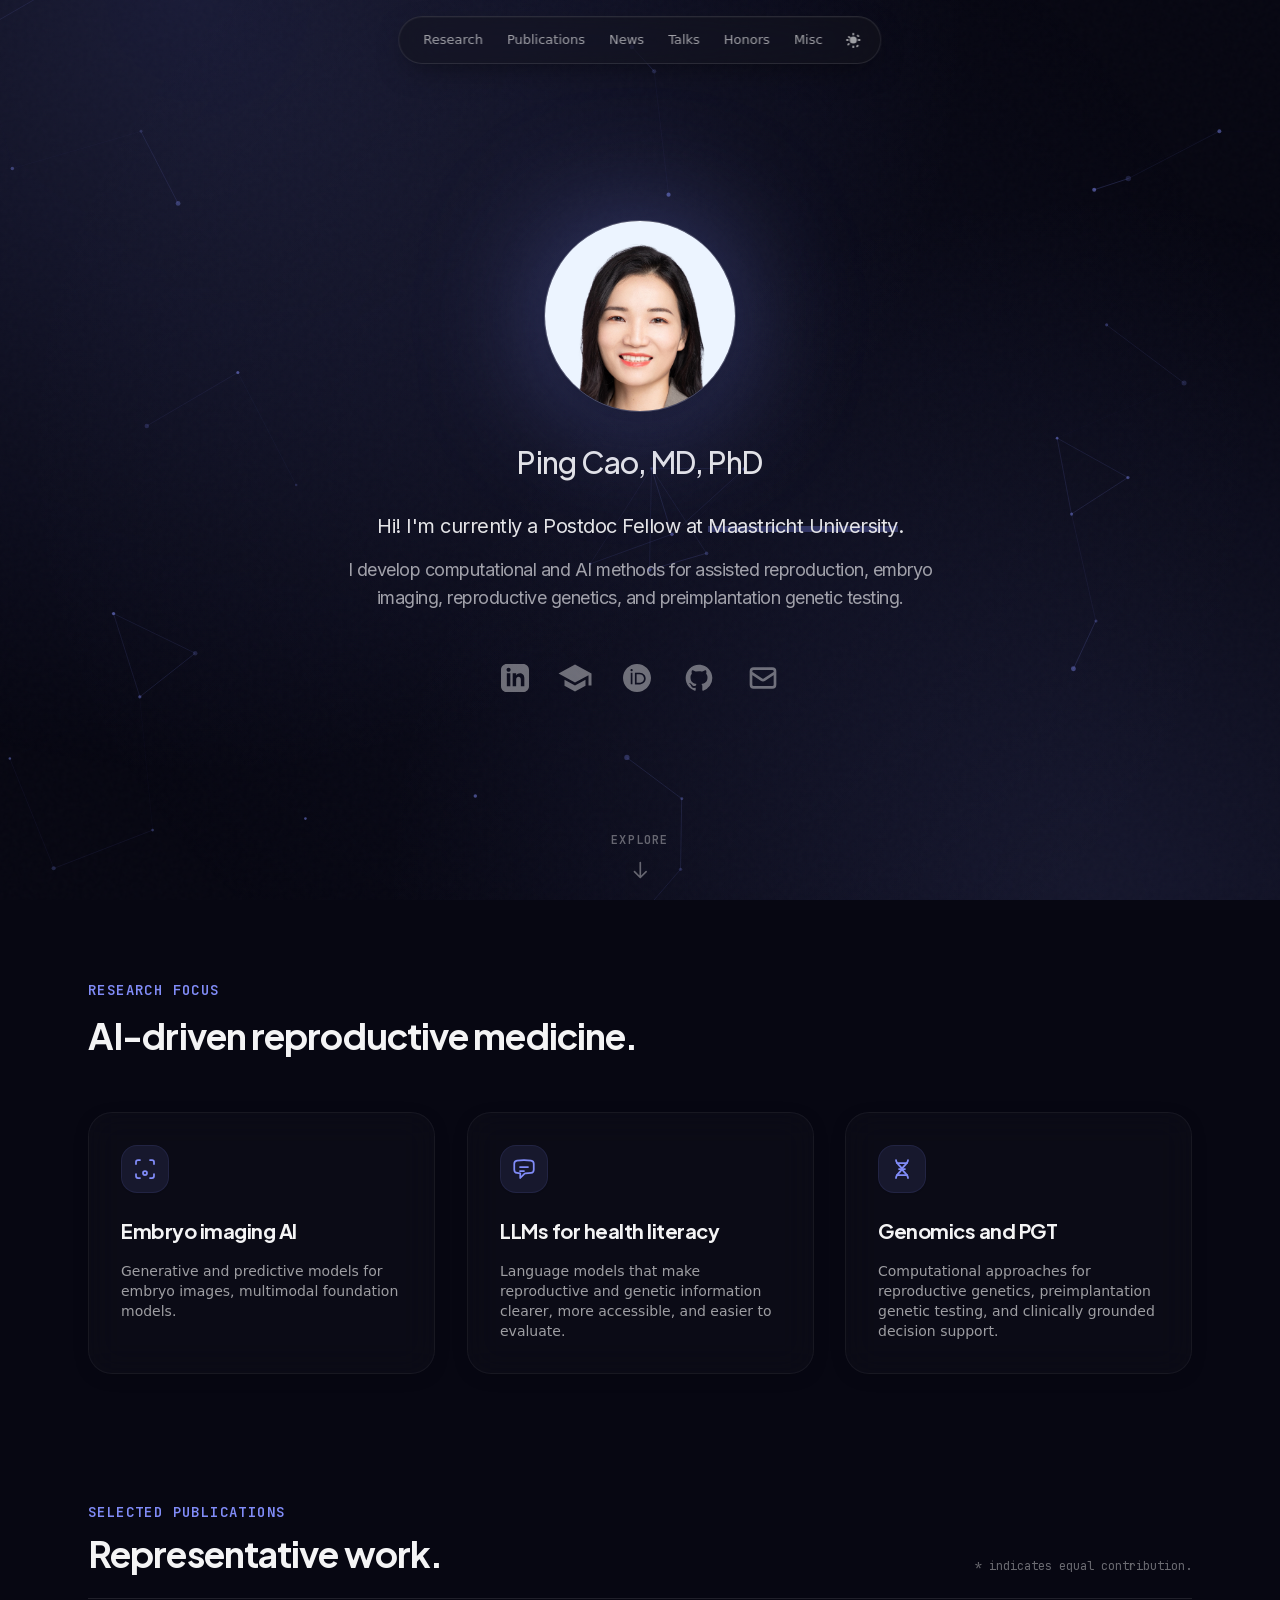
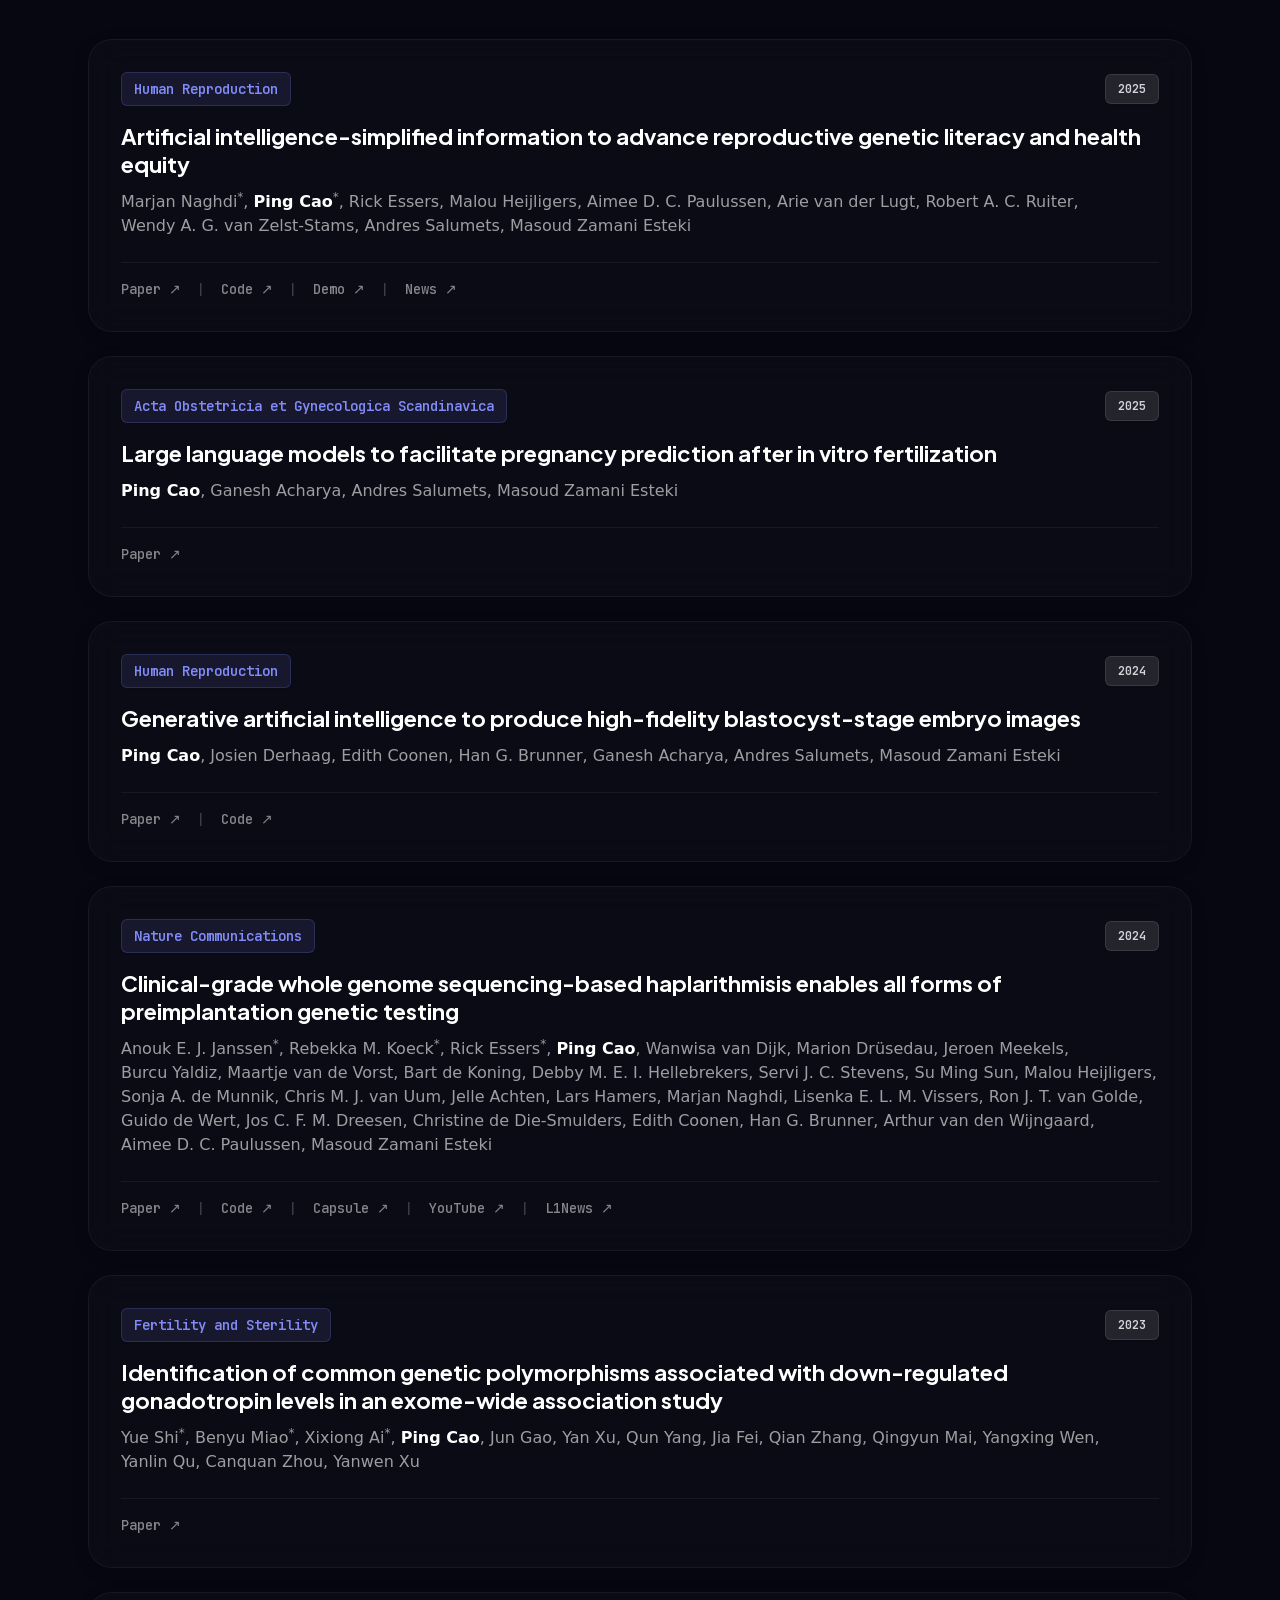
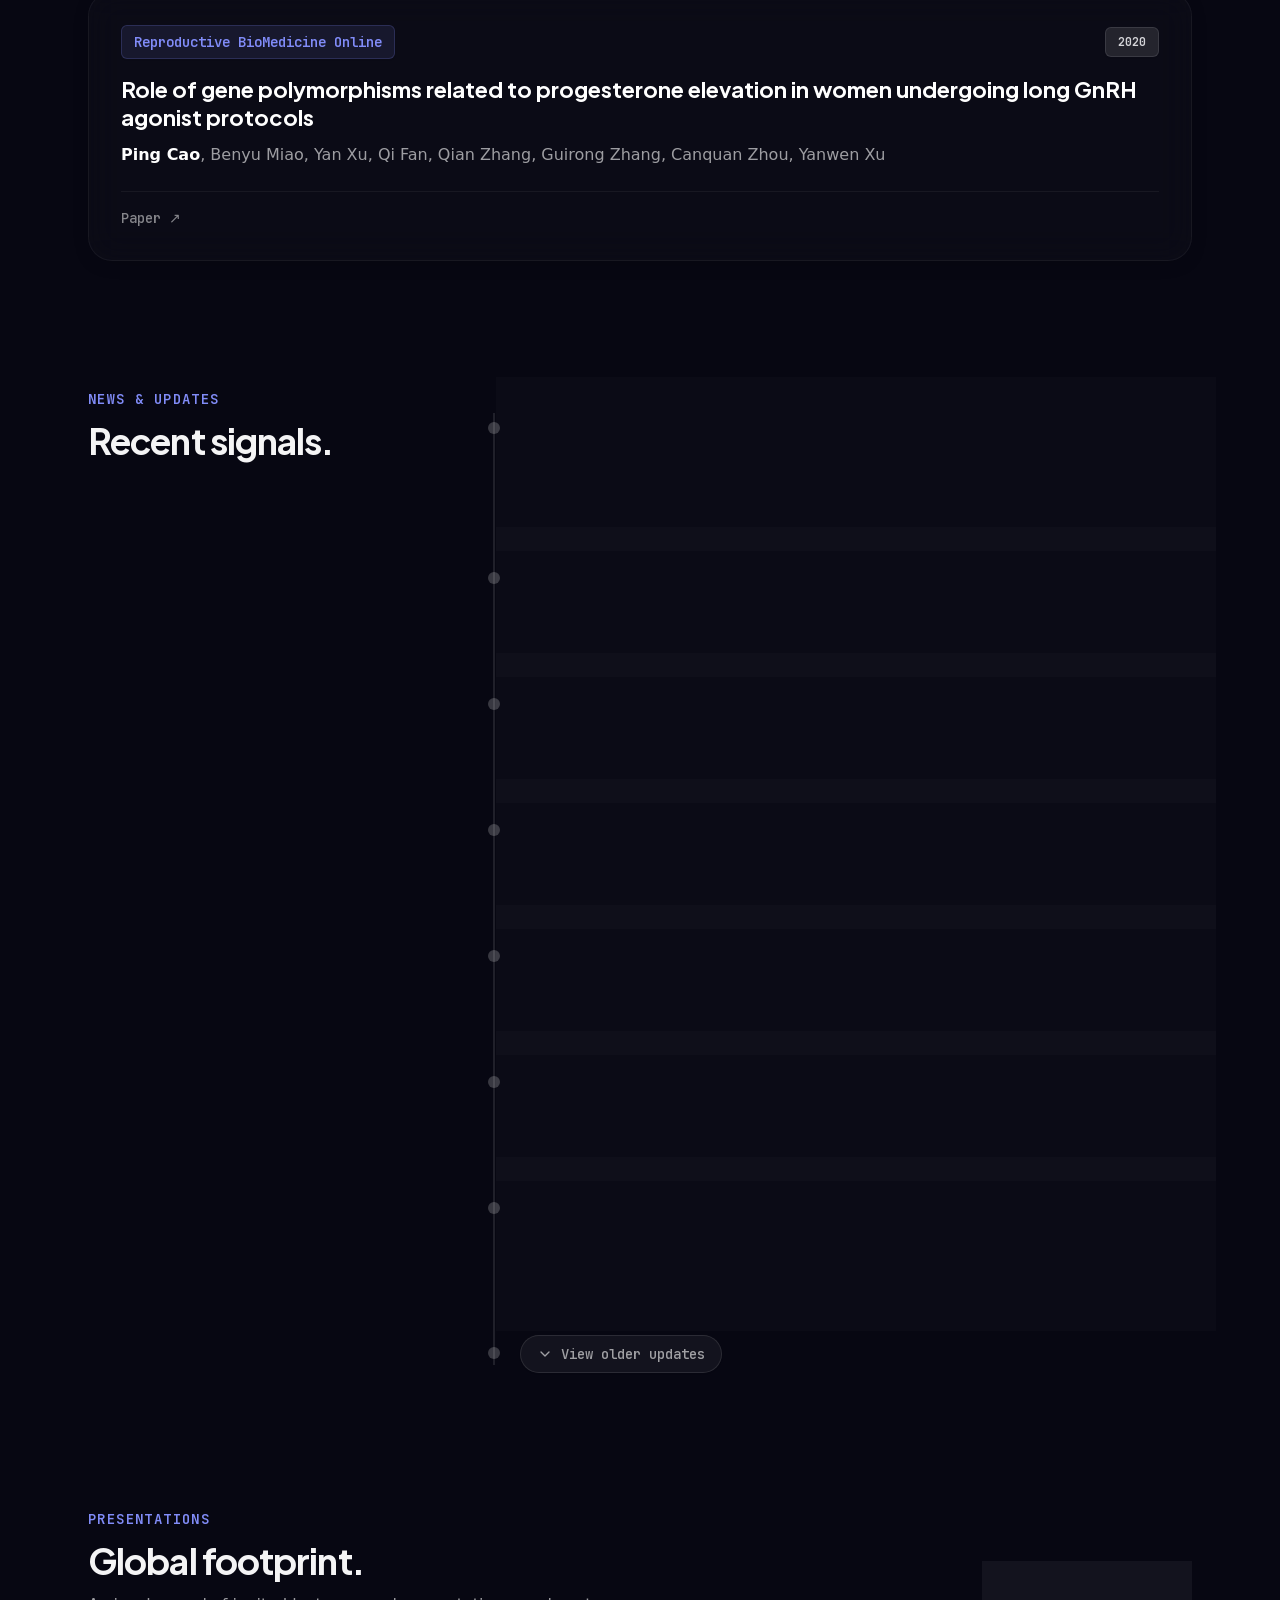
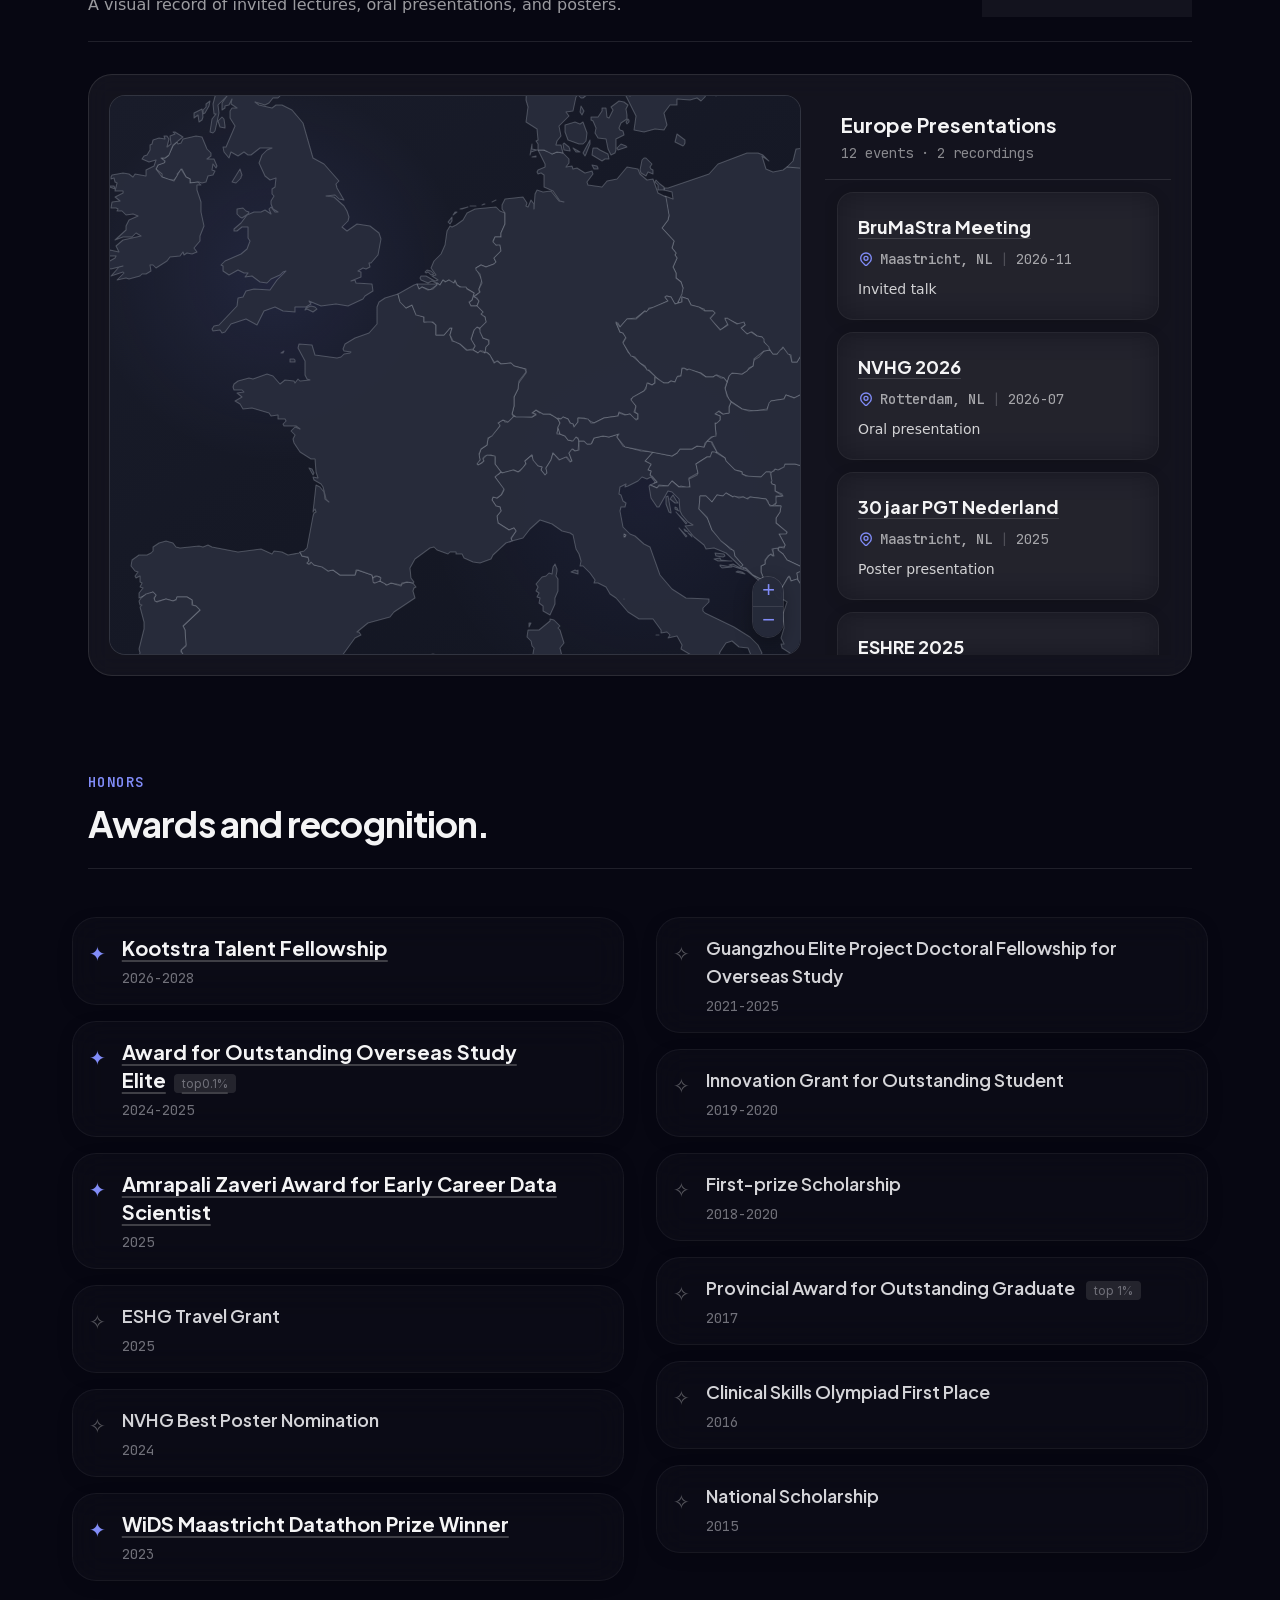
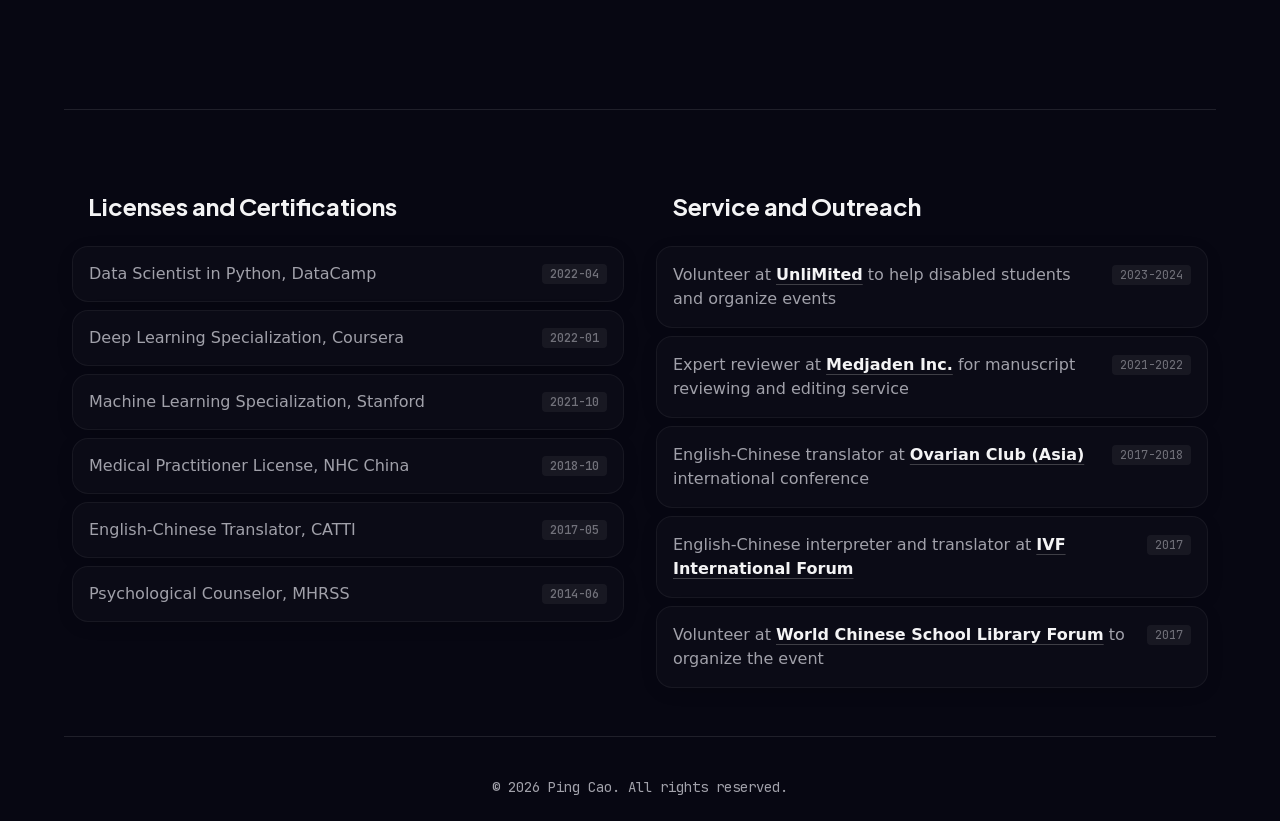
==== commit 4ab8fbb3: "Update index.html Added timeline item for BruMaStra meeting and updated event details." ====
--- a/index.html
+++ b/index.html
@@ -1207,6 +1207,16 @@
           <div class="absolute left-[5px] top-6 bottom-4 w-[2px] bg-zinc-200 dark:bg-white/10 z-0"></div>
           
           <!-- Timeline Items -->
+         <div class="relative pl-8 mb-6 group reveal">
+            <span class="absolute w-[12px] h-[12px] bg-zinc-300 dark:bg-white/20 rounded-full left-0 top-[21px] md:top-[25px] timeline-dot z-20"></span>
+            <div class="figma-glow-card p-5 md:p-6 rounded-3xl group">
+              <div class="relative z-10">
+                <time class="block mb-2 text-sm font-mono font-semibold leading-none text-zinc-500 dark:text-white/60 group-hover:text-accent dark:group-hover:text-accent transition-colors">2026-11-16</time>
+                <p class="text-base text-zinc-800 dark:text-white/80 mt-1">I will give a talk on segmental aneuploidies at the BruMaStra (Brussels, Maastricht, Strasbourg) meeting this year.</p>
+              </div>
+            </div>
+          </div>
+          
           <div class="relative pl-8 mb-6 group reveal">
             <span class="absolute w-[12px] h-[12px] bg-zinc-300 dark:bg-white/20 rounded-full left-0 top-[21px] md:top-[25px] timeline-dot z-20"></span>
             <div class="figma-glow-card p-5 md:p-6 rounded-3xl group">
@@ -1357,6 +1367,21 @@
           <div class="flex-1 overflow-y-auto custom-scrollbar p-3 space-y-3" data-lenis-prevent>
             
             <!-- EUROPE ITEMS -->
+            <a href="https://researchportal.vub.be/nl/activities/brumastra-meeting/" target="_blank" data-city="maastricht" data-region="europe" class="talk-list-item figma-glow-card block p-5 rounded-2xl">
+              <div class="relative z-10">
+                <h5 class="font-display font-bold text-zinc-900 dark:text-zinc-100 text-lg mb-2 transition-colors underline decoration-zinc-300 dark:decoration-zinc-700 underline-offset-4">BruMaStra Meeting</h5>
+                <div class="flex items-center gap-2 text-sm text-zinc-500 dark:text-white/60 font-mono mb-2.5">
+                  <span class="flex items-center gap-1.5 font-medium">
+                    <svg class="w-4 h-4 text-accent" fill="none" stroke="currentColor" viewBox="0 0 24 24"><path stroke-linecap="round" stroke-linejoin="round" stroke-width="2" d="M17.657 16.657L13.414 20.9a1.998 1.998 0 01-2.827 0l-4.242-4.243a8 8 0 1111.314 0z"></path><path stroke-linecap="round" stroke-linejoin="round" stroke-width="2" d="M15 11a3 3 0 11-6 0 3 3 0 016 0z"></path></svg>
+                    Maastricht, NL
+                  </span>
+                  <span class="text-zinc-300 dark:text-white/20">|</span>
+                  <span class="flex items-center gap-1">2026-11</span>
+                </div>
+                <p class="text-sm text-zinc-600 dark:text-white/80 font-medium">Invited talk</p>
+              </div>
+            </a>
+            
             <a href="https://www.nvhg.nl/general-information-nvhg-2026" target="_blank" data-city="rotterdam" data-region="europe" class="talk-list-item figma-glow-card block p-5 rounded-2xl">
               <div class="relative z-10">
                 <h5 class="font-display font-bold text-zinc-900 dark:text-zinc-100 text-lg mb-2 transition-colors underline decoration-zinc-300 dark:decoration-zinc-700 underline-offset-4">NVHG 2026</h5>
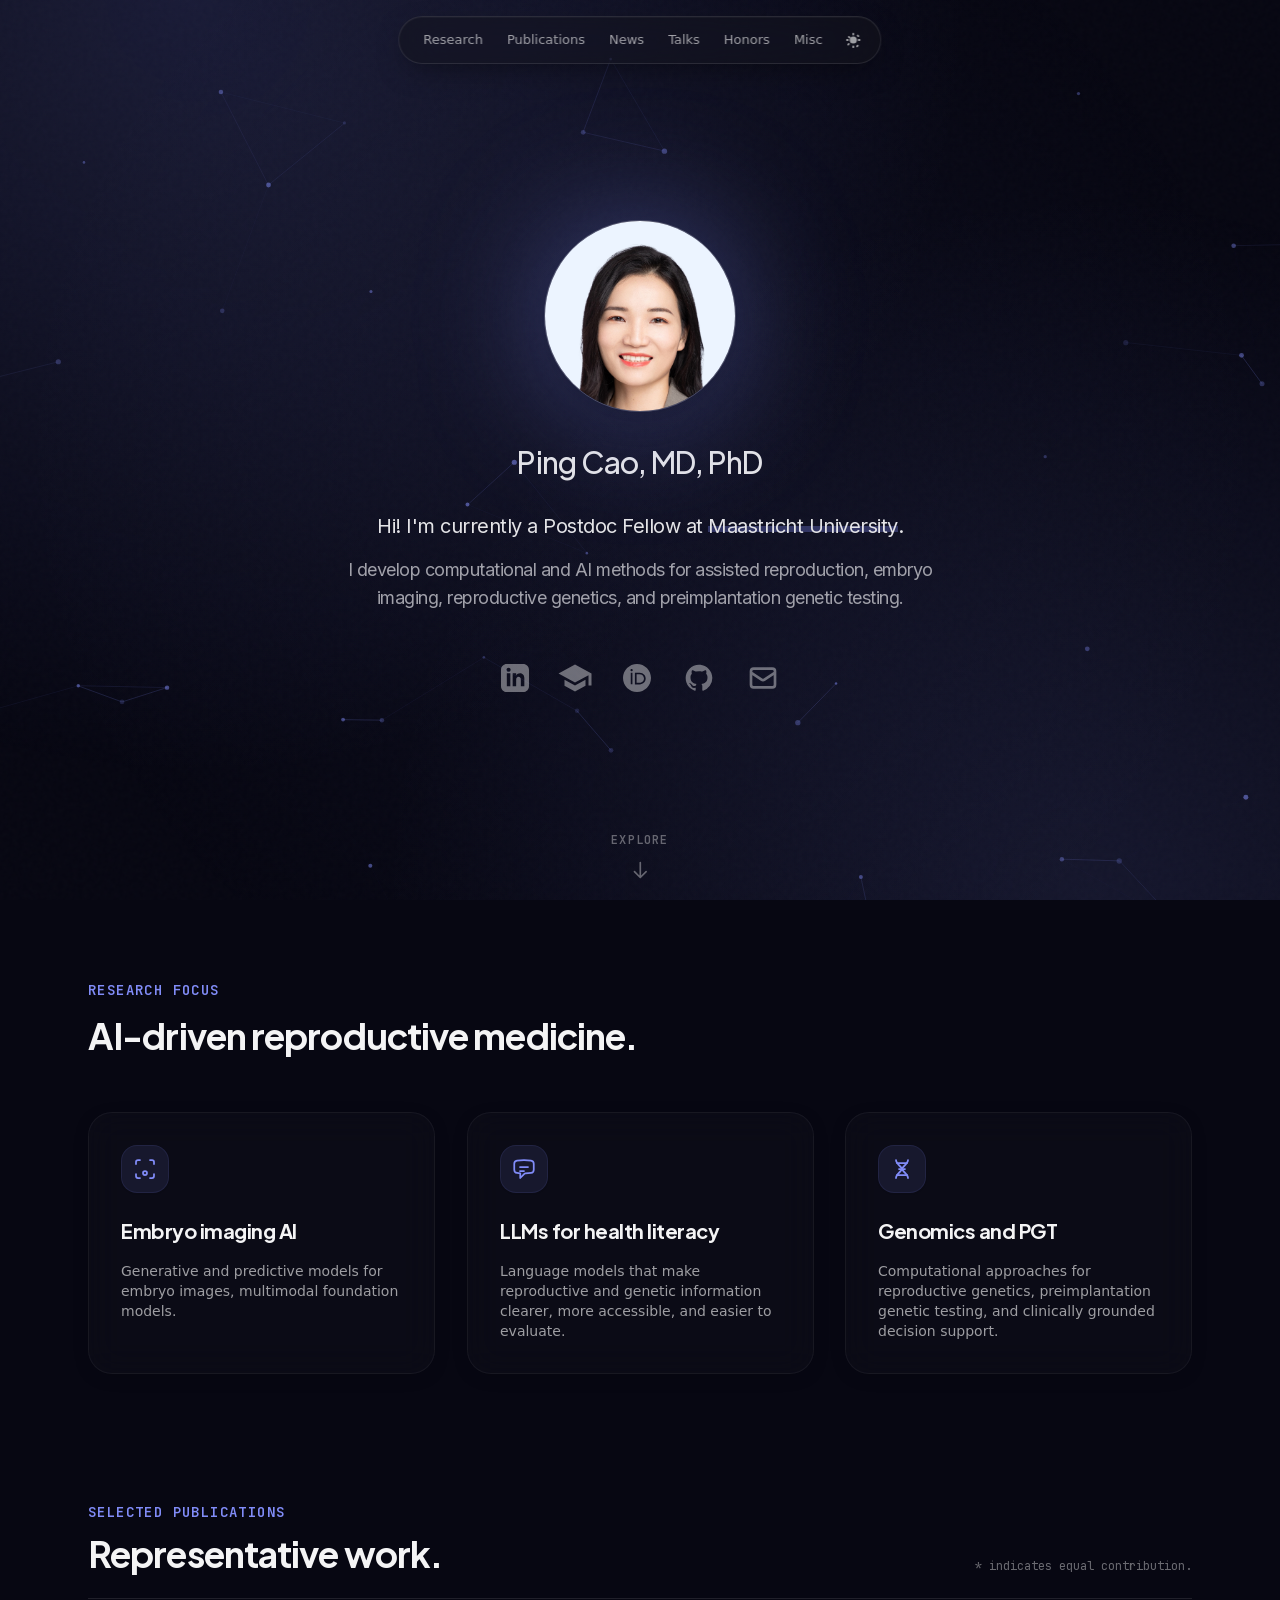
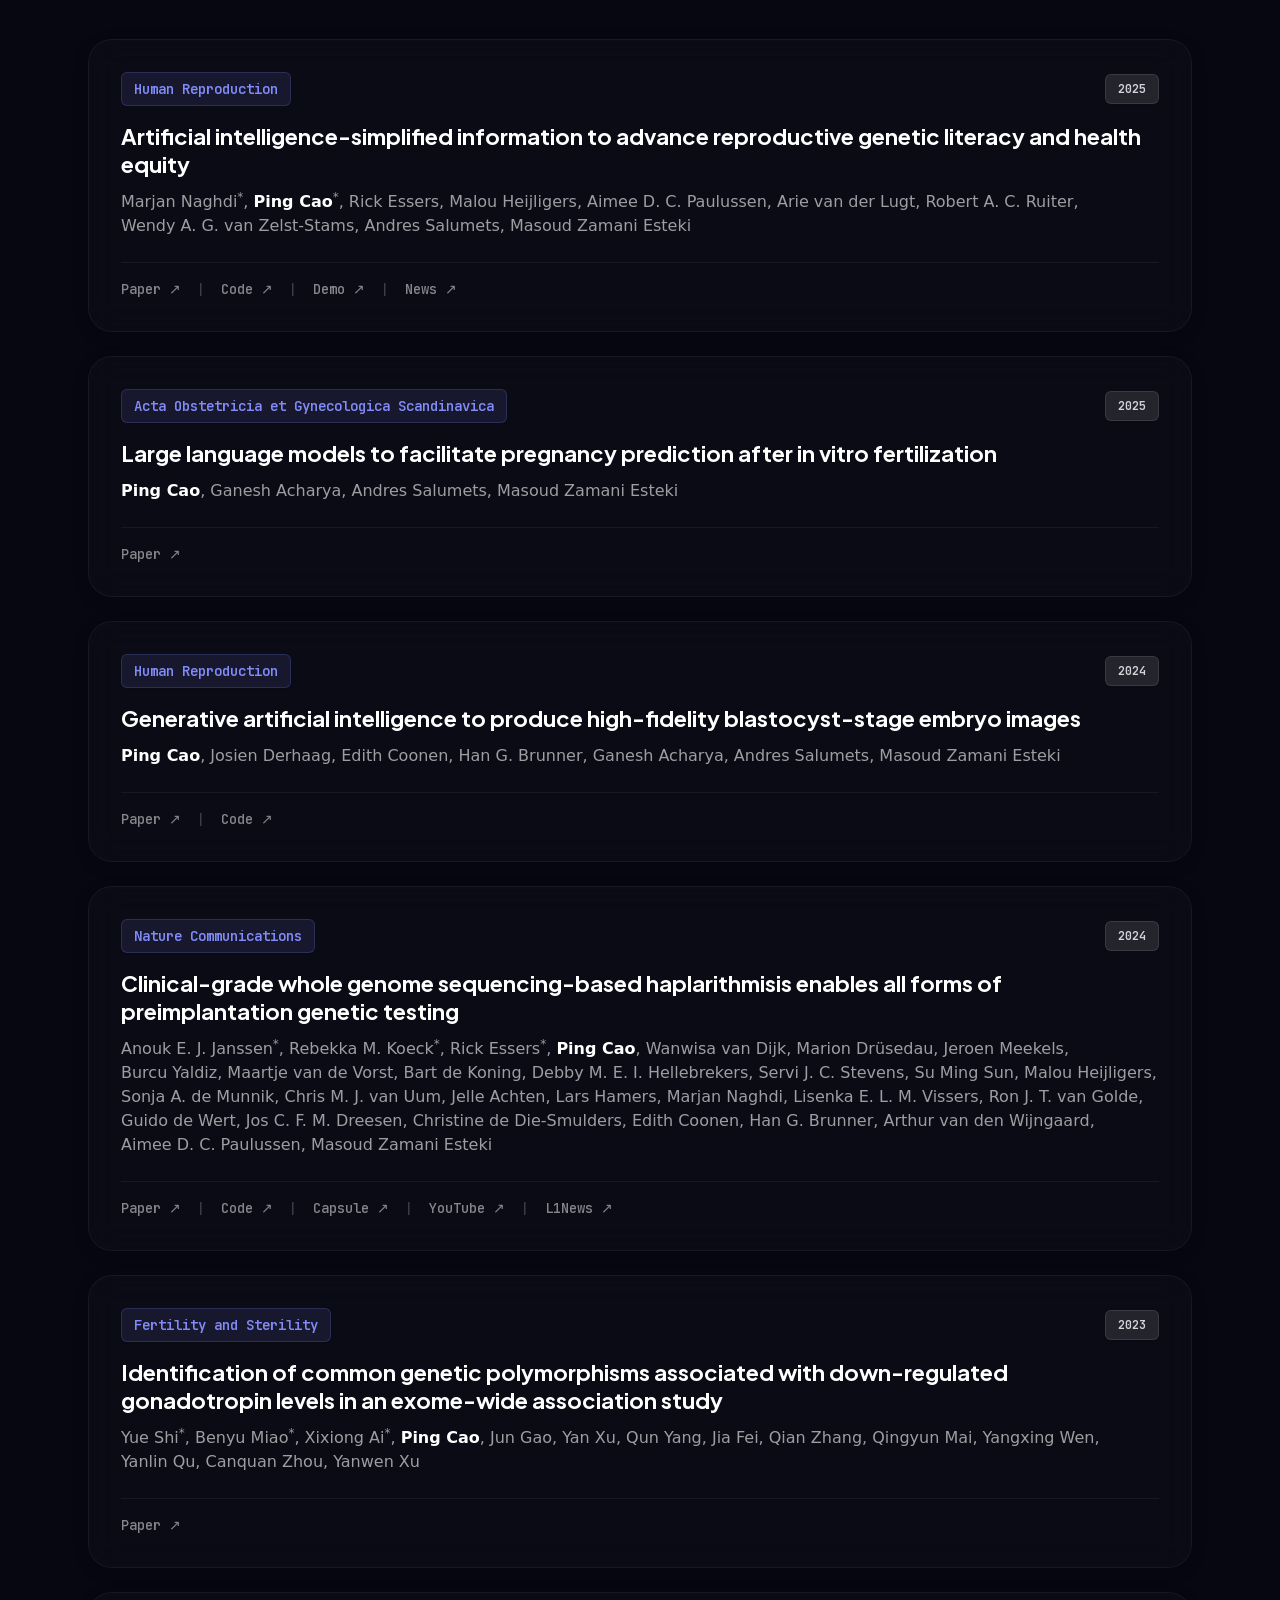
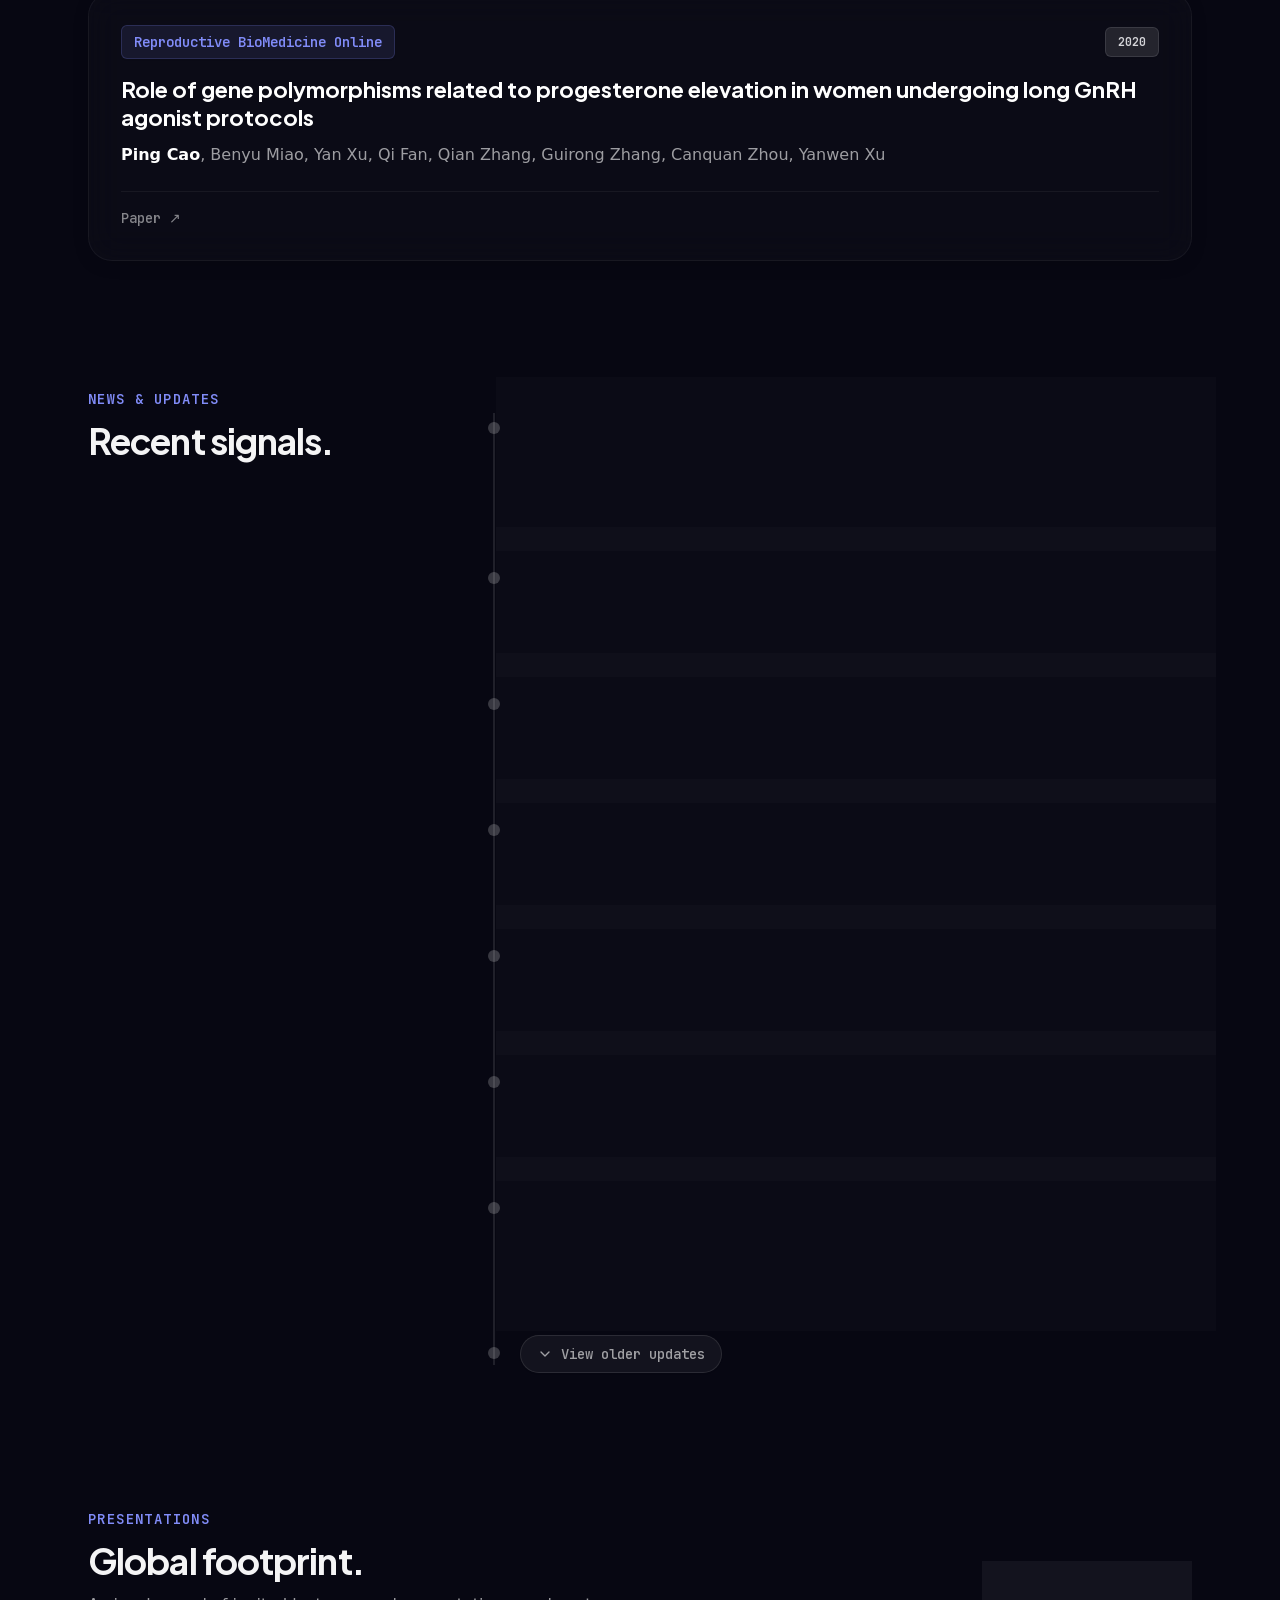
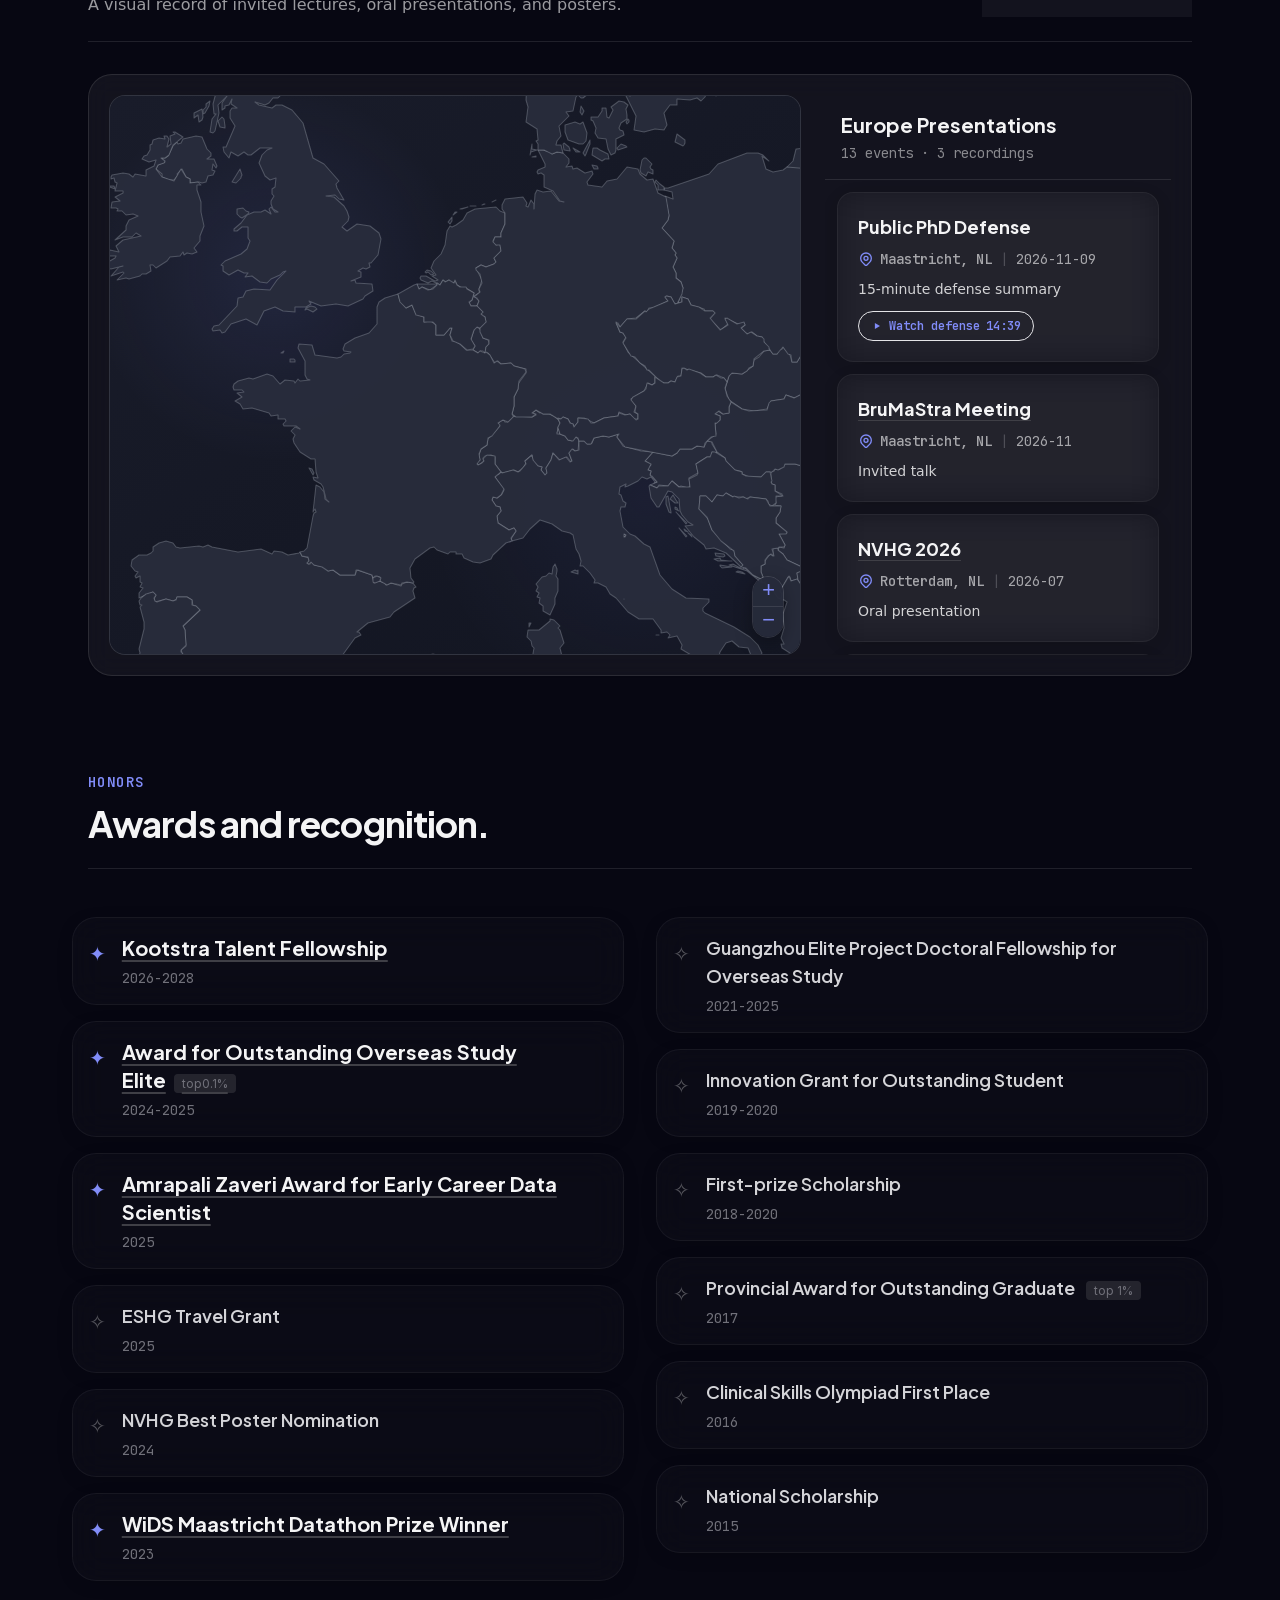
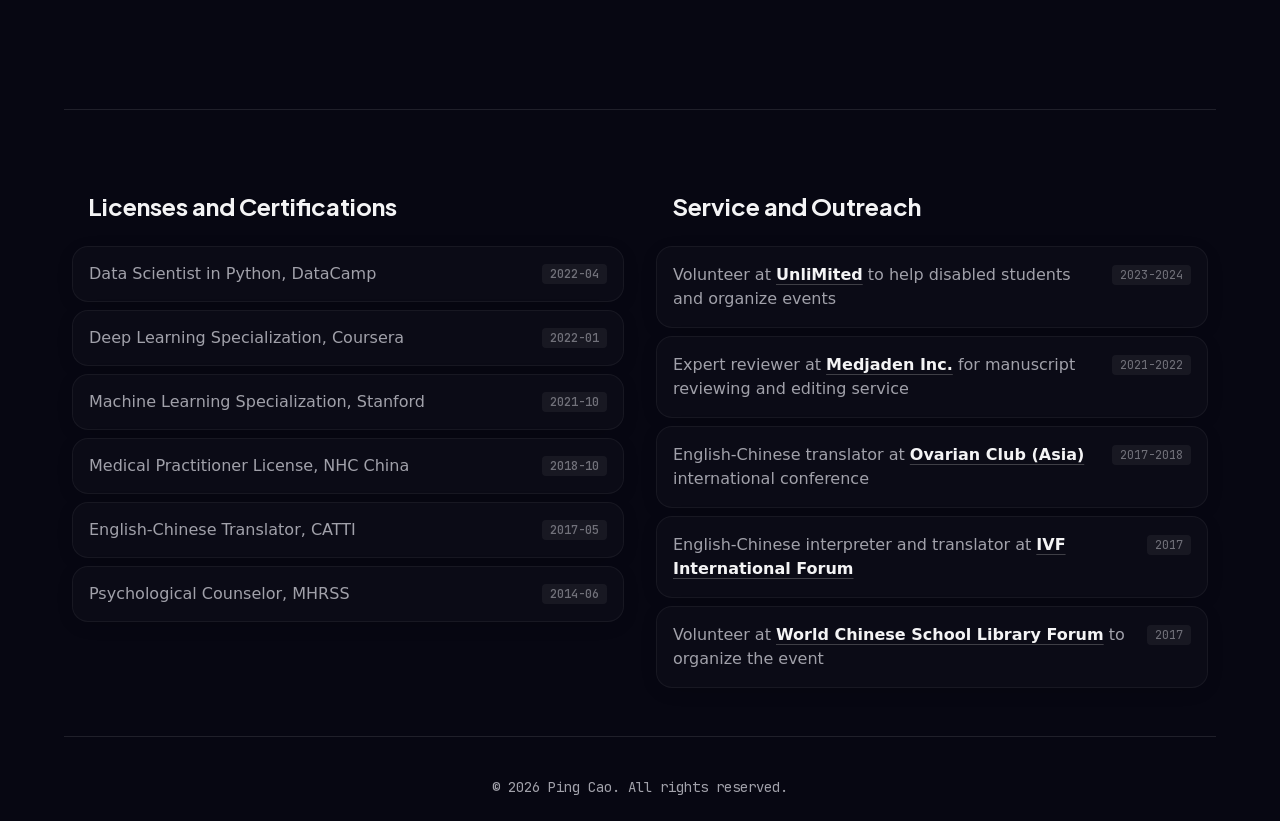
==== commit d8fd7b52: "Add PhD defense presentation" ====
--- a/index.html
+++ b/index.html
@@ -1360,13 +1360,34 @@
         <div data-presentation-events-panel class="w-full lg:w-1/3 flex flex-col h-[400px] lg:h-[560px]">
           <div class="p-4 border-b border-zinc-200 dark:border-white/10 bg-transparent">
             <h4 class="font-display font-bold text-xl text-zinc-900 dark:text-zinc-100" id="list-title">Europe Presentations</h4>
-            <p class="text-sm text-zinc-500 dark:text-white/50 font-mono mt-1" id="list-count">11 events · 2 recordings</p>
+            <p class="text-sm text-zinc-500 dark:text-white/50 font-mono mt-1" id="list-count">13 events · 3 recordings</p>
           </div>
           
           <!-- Scrollable List -->
           <div class="flex-1 overflow-y-auto custom-scrollbar p-3 space-y-3" data-lenis-prevent>
             
             <!-- EUROPE ITEMS -->
+            <article data-city="maastricht" data-region="europe" data-video="true" class="talk-list-item figma-glow-card block p-5 rounded-2xl">
+              <div class="relative z-10">
+                <h5 class="font-display font-bold text-zinc-900 dark:text-zinc-100 text-lg mb-2">Public PhD Defense</h5>
+                <div class="flex items-center gap-2 text-sm text-zinc-500 dark:text-white/60 font-mono mb-2.5">
+                  <span class="flex items-center gap-1.5 font-medium">
+                    <svg class="w-4 h-4 text-accent" fill="none" stroke="currentColor" viewBox="0 0 24 24"><path stroke-linecap="round" stroke-linejoin="round" stroke-width="2" d="M17.657 16.657L13.414 20.9a1.998 1.998 0 01-2.827 0l-4.242-4.243a8 8 0 1111.314 0z"></path><path stroke-linecap="round" stroke-linejoin="round" stroke-width="2" d="M15 11a3 3 0 11-6 0 3 3 0 016 0z"></path></svg>
+                    Maastricht, NL
+                  </span>
+                  <span class="text-zinc-300 dark:text-white/20">|</span>
+                  <span class="flex items-center gap-1">2026-11-09</span>
+                </div>
+                <div class="flex flex-wrap items-center justify-between gap-3">
+                  <p class="text-sm text-zinc-600 dark:text-white/80 font-medium">15-minute defense summary</p>
+                  <a class="inline-flex items-center gap-1.5 whitespace-nowrap rounded-full border border-accent/30 bg-accent/5 px-3 py-1.5 text-xs font-mono font-semibold text-accent transition-all hover:-translate-y-0.5 hover:bg-accent hover:text-white focus:outline-none focus:ring-2 focus:ring-accent/30 dark:border-accent/40 dark:bg-accent/10 dark:hover:bg-accent dark:hover:text-white" href="https://www.youtube.com/watch?v=o5_KCDIw_pY" target="_blank" rel="noopener noreferrer" aria-label="Watch the Public PhD Defense on YouTube, 14 minutes 39 seconds">
+                    <svg width="12" height="12" aria-hidden="true" viewBox="0 0 20 20" fill="currentColor"><path d="M6.5 4.8v10.4L15 10 6.5 4.8z"></path></svg>
+                    <span>Watch defense</span><span class="opacity-60">14:39</span>
+                  </a>
+                </div>
+              </div>
+            </article>
+
             <a href="https://researchportal.vub.be/nl/activities/brumastra-meeting/" target="_blank" data-city="maastricht" data-region="europe" class="talk-list-item figma-glow-card block p-5 rounded-2xl">
               <div class="relative z-10">
                 <h5 class="font-display font-bold text-zinc-900 dark:text-zinc-100 text-lg mb-2 transition-colors underline decoration-zinc-300 dark:decoration-zinc-700 underline-offset-4">BruMaStra Meeting</h5>
@@ -1456,7 +1477,7 @@
                 <div class="flex flex-wrap items-center justify-between gap-3">
                   <p class="text-sm text-zinc-600 dark:text-white/80 font-medium">Oral presentation</p>
                   <a class="inline-flex items-center gap-1.5 whitespace-nowrap rounded-full border border-accent/30 bg-accent/5 px-3 py-1.5 text-xs font-mono font-semibold text-accent transition-all hover:-translate-y-0.5 hover:bg-accent hover:text-white focus:outline-none focus:ring-2 focus:ring-accent/30 dark:border-accent/40 dark:bg-accent/10 dark:hover:bg-accent dark:hover:text-white" href="https://www.youtube.com/watch?v=HGYxbWZmyTA" target="_blank" rel="noopener noreferrer" aria-label="Watch ESHG 2025 oral presentation on YouTube, 13 minutes 2 seconds">
-                    <span aria-hidden="true">▶</span>
+                    <svg width="12" height="12" aria-hidden="true" viewBox="0 0 20 20" fill="currentColor"><path d="M6.5 4.8v10.4L15 10 6.5 4.8z"></path></svg>
                     <span>Watch talk</span><span class="opacity-60">13:02</span>
                   </a>
                 </div>
@@ -1522,7 +1543,7 @@
                 <div class="flex flex-wrap items-center justify-between gap-3">
                   <p class="text-sm text-zinc-600 dark:text-white/80 font-medium">Oral presentation</p>
                   <a class="inline-flex items-center gap-1.5 whitespace-nowrap rounded-full border border-accent/30 bg-accent/5 px-3 py-1.5 text-xs font-mono font-semibold text-accent transition-all hover:-translate-y-0.5 hover:bg-accent hover:text-white focus:outline-none focus:ring-2 focus:ring-accent/30 dark:border-accent/40 dark:bg-accent/10 dark:hover:bg-accent dark:hover:text-white" href="https://www.youtube.com/watch?v=jlIo-YY8S2g" target="_blank" rel="noopener noreferrer" aria-label="Watch ESHRE 2024 oral presentation on YouTube, 12 minutes 52 seconds">
-                    <span aria-hidden="true">▶</span>
+                    <svg width="12" height="12" aria-hidden="true" viewBox="0 0 20 20" fill="currentColor"><path d="M6.5 4.8v10.4L15 10 6.5 4.8z"></path></svg>
                     <span>Watch talk</span><span class="opacity-60">12:52</span>
                   </a>
                 </div>
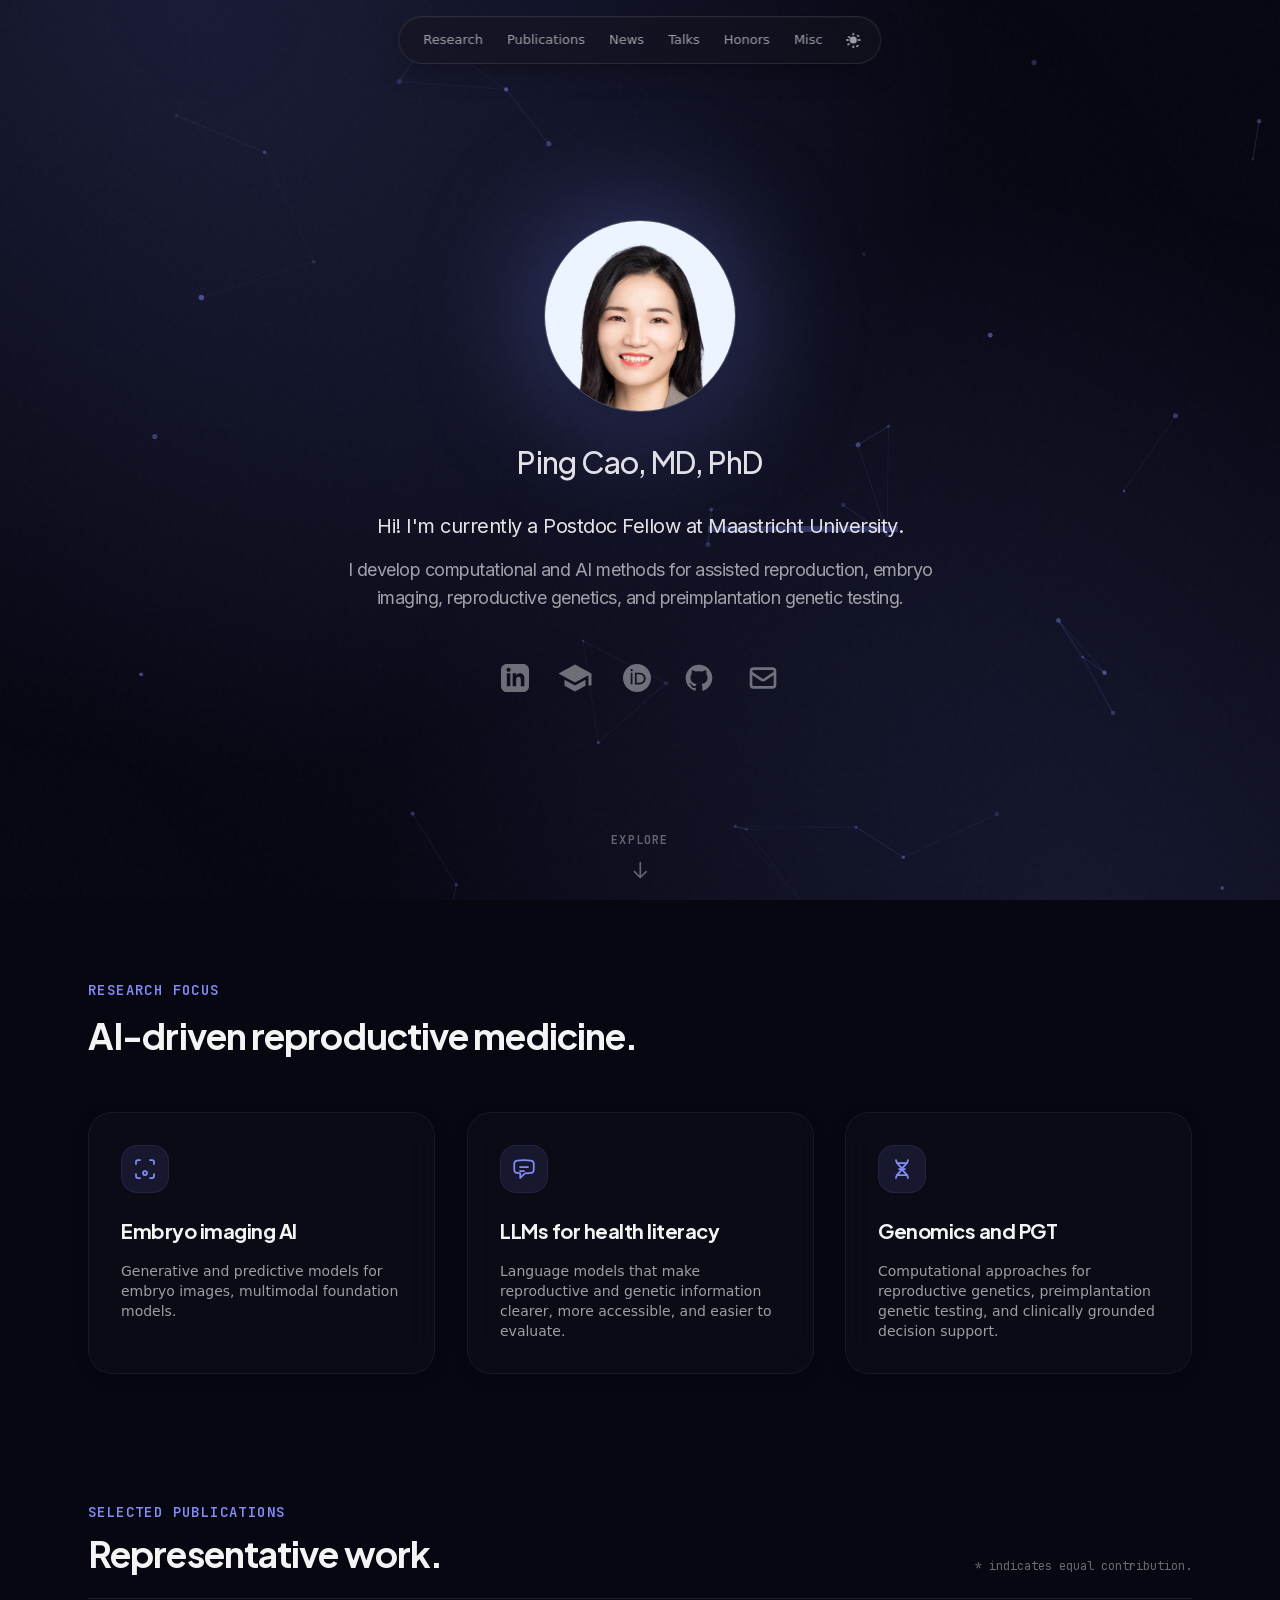
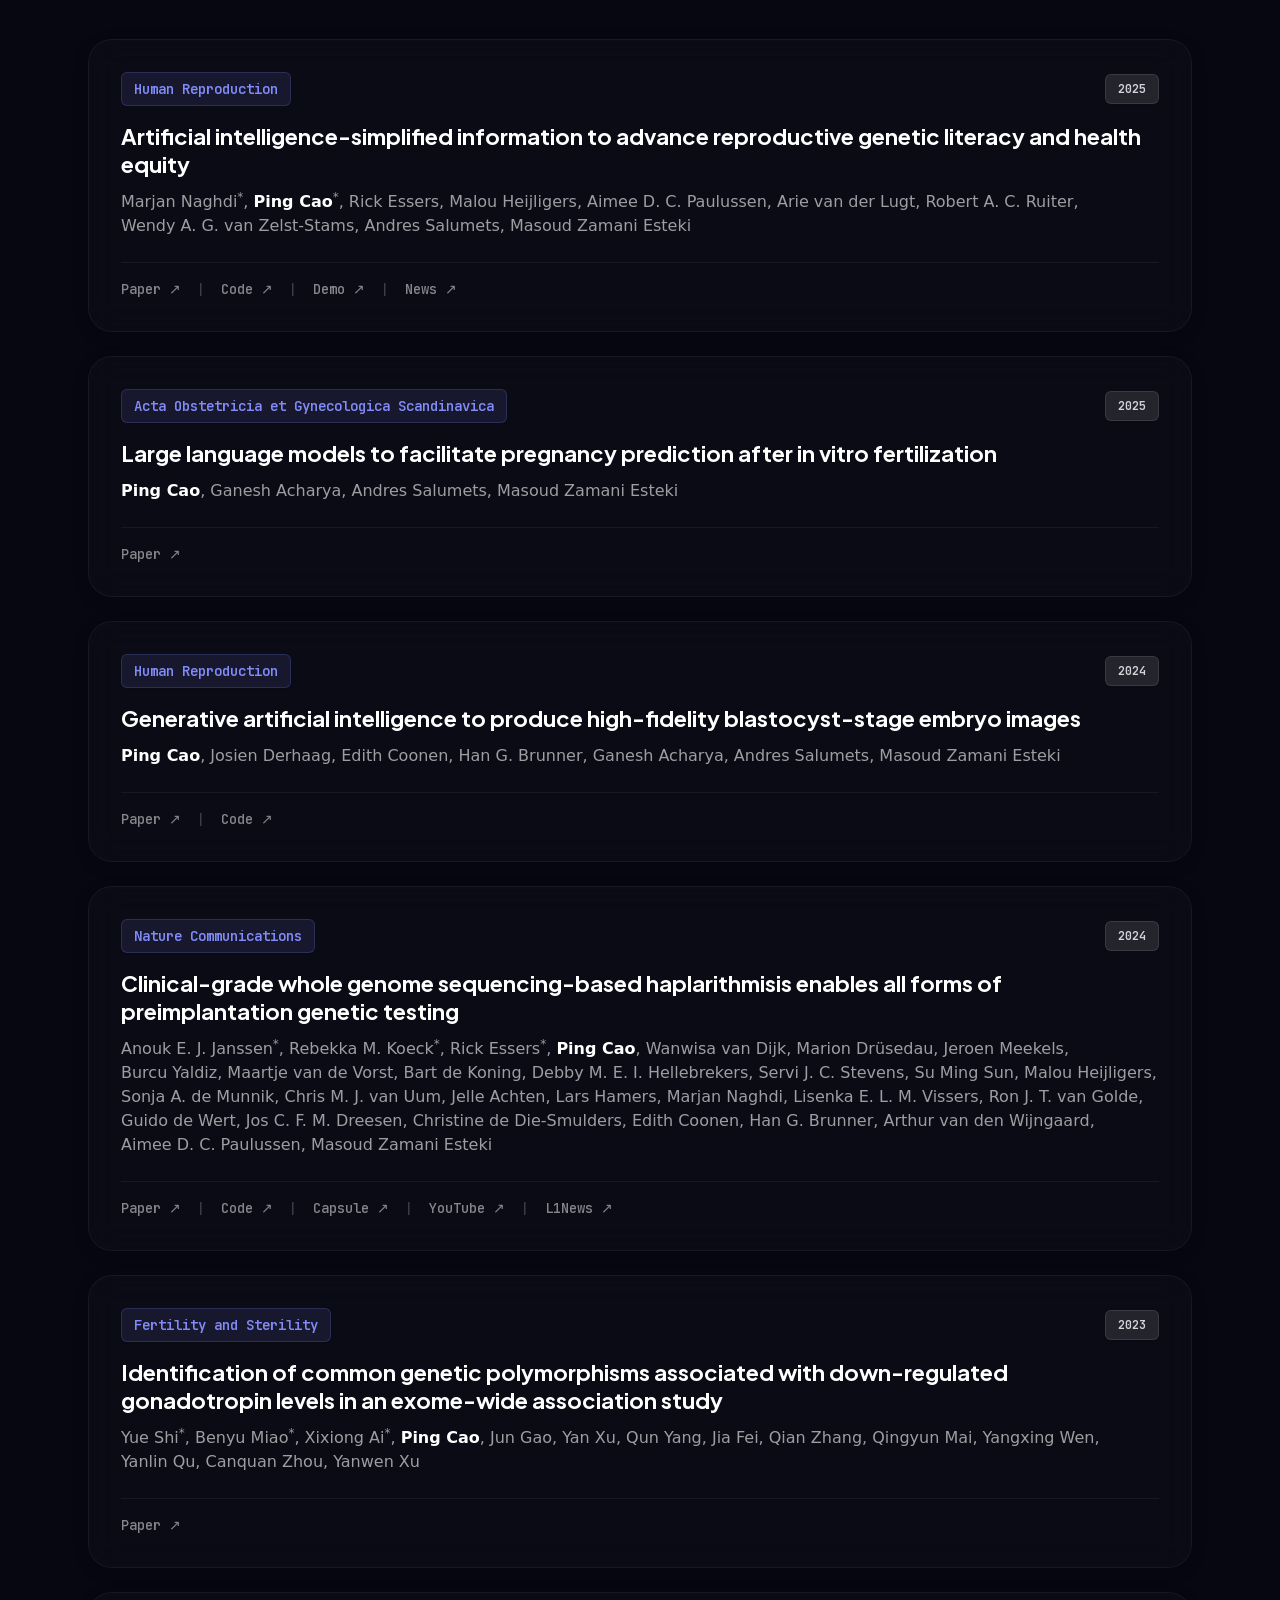
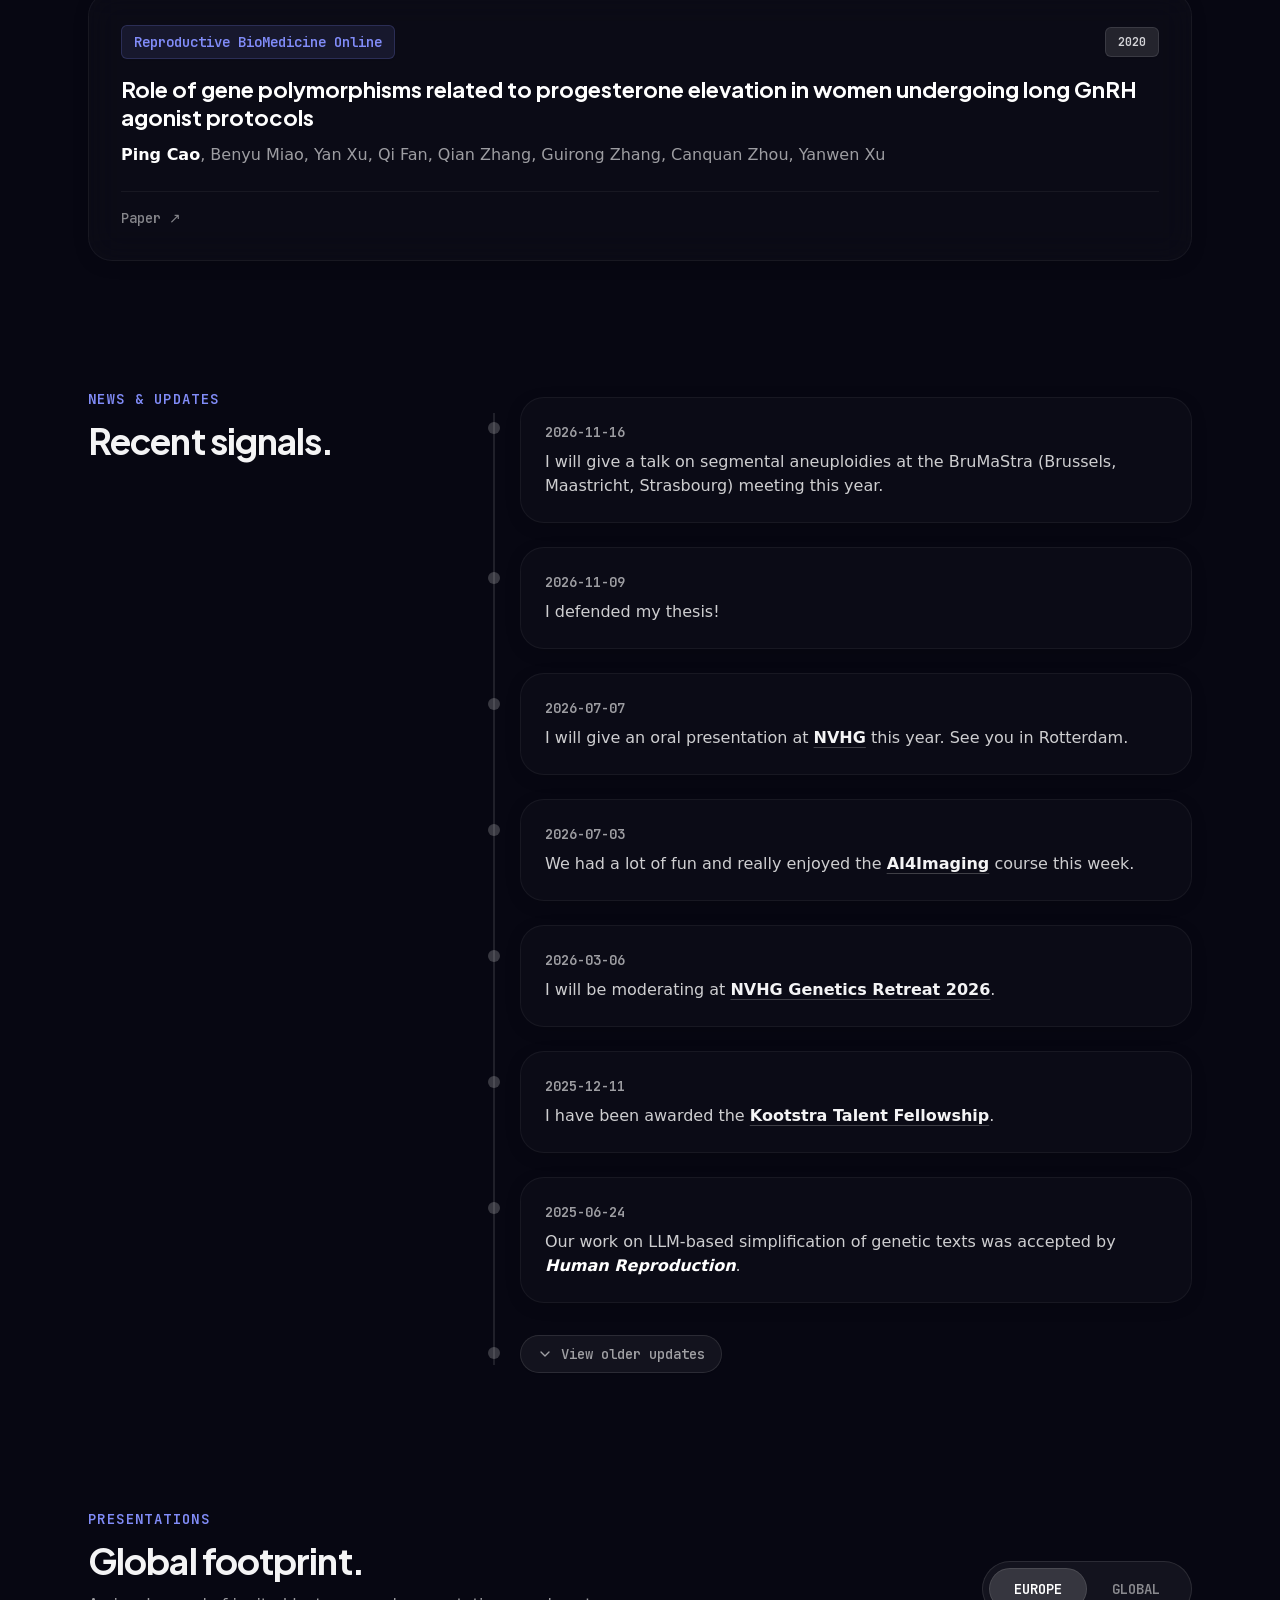
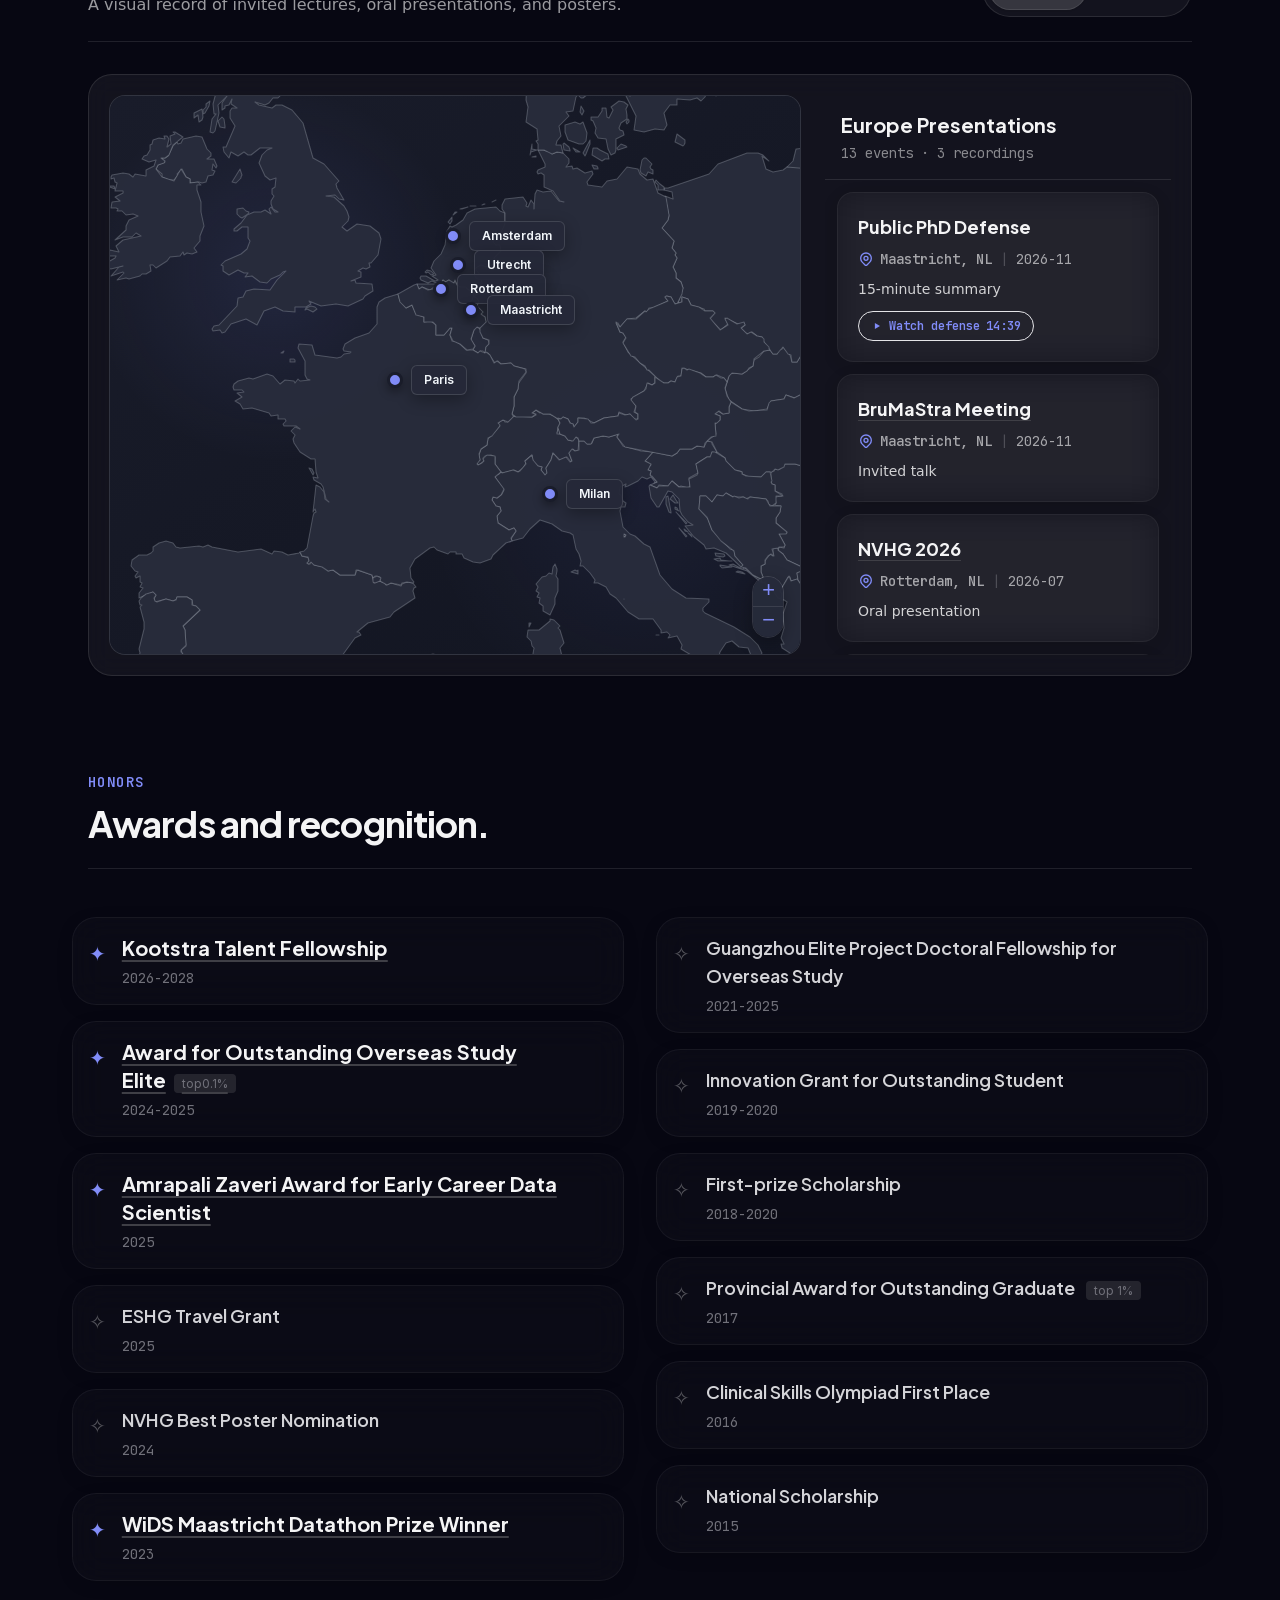
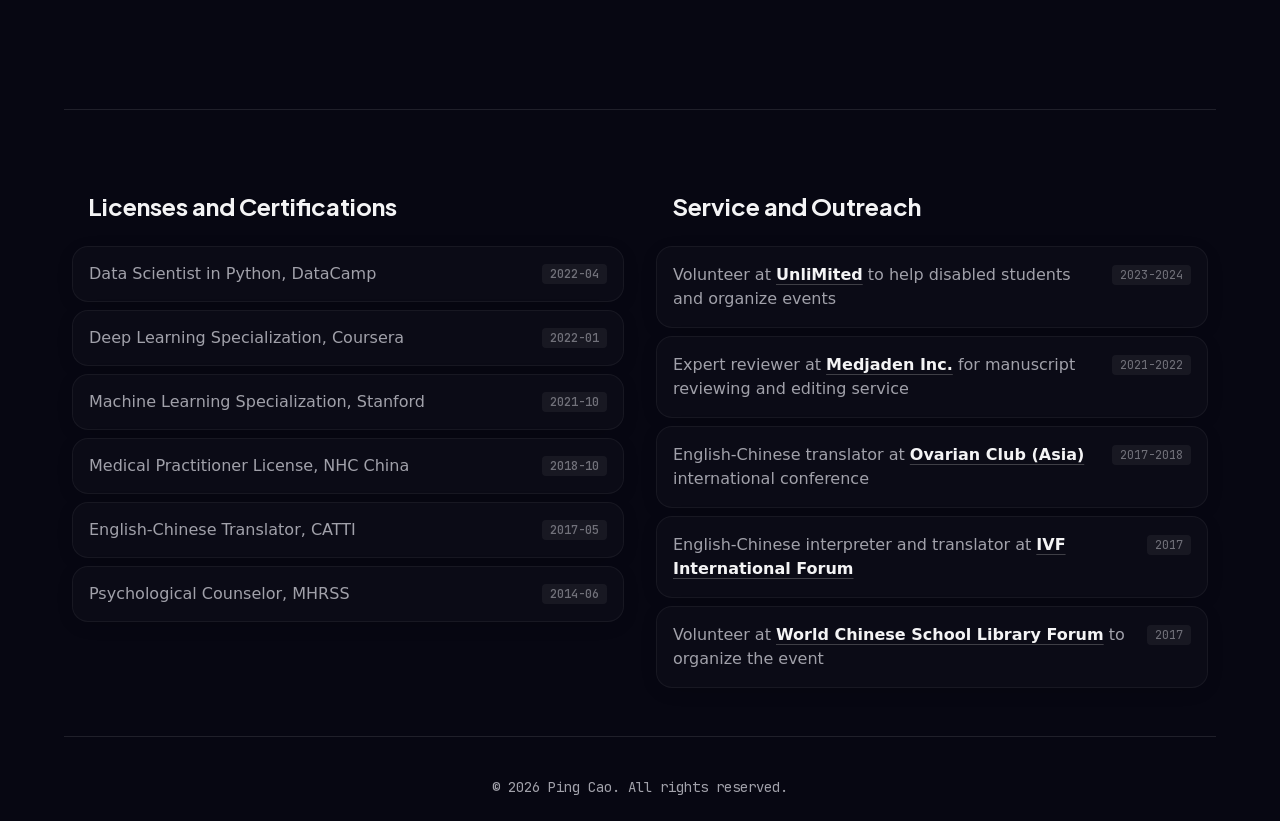
==== commit 5bbb0ffe: "Update index.html" ====
--- a/index.html
+++ b/index.html
@@ -1376,10 +1376,10 @@
                     Maastricht, NL
                   </span>
                   <span class="text-zinc-300 dark:text-white/20">|</span>
-                  <span class="flex items-center gap-1">2026-11-09</span>
+                  <span class="flex items-center gap-1">2026-11</span>
                 </div>
                 <div class="flex flex-wrap items-center justify-between gap-3">
-                  <p class="text-sm text-zinc-600 dark:text-white/80 font-medium">15-minute defense summary</p>
+                  <p class="text-sm text-zinc-600 dark:text-white/80 font-medium">15-minute summary</p>
                   <a class="inline-flex items-center gap-1.5 whitespace-nowrap rounded-full border border-accent/30 bg-accent/5 px-3 py-1.5 text-xs font-mono font-semibold text-accent transition-all hover:-translate-y-0.5 hover:bg-accent hover:text-white focus:outline-none focus:ring-2 focus:ring-accent/30 dark:border-accent/40 dark:bg-accent/10 dark:hover:bg-accent dark:hover:text-white" href="https://www.youtube.com/watch?v=o5_KCDIw_pY" target="_blank" rel="noopener noreferrer" aria-label="Watch the Public PhD Defense on YouTube, 14 minutes 39 seconds">
                     <svg width="12" height="12" aria-hidden="true" viewBox="0 0 20 20" fill="currentColor"><path d="M6.5 4.8v10.4L15 10 6.5 4.8z"></path></svg>
                     <span>Watch defense</span><span class="opacity-60">14:39</span>
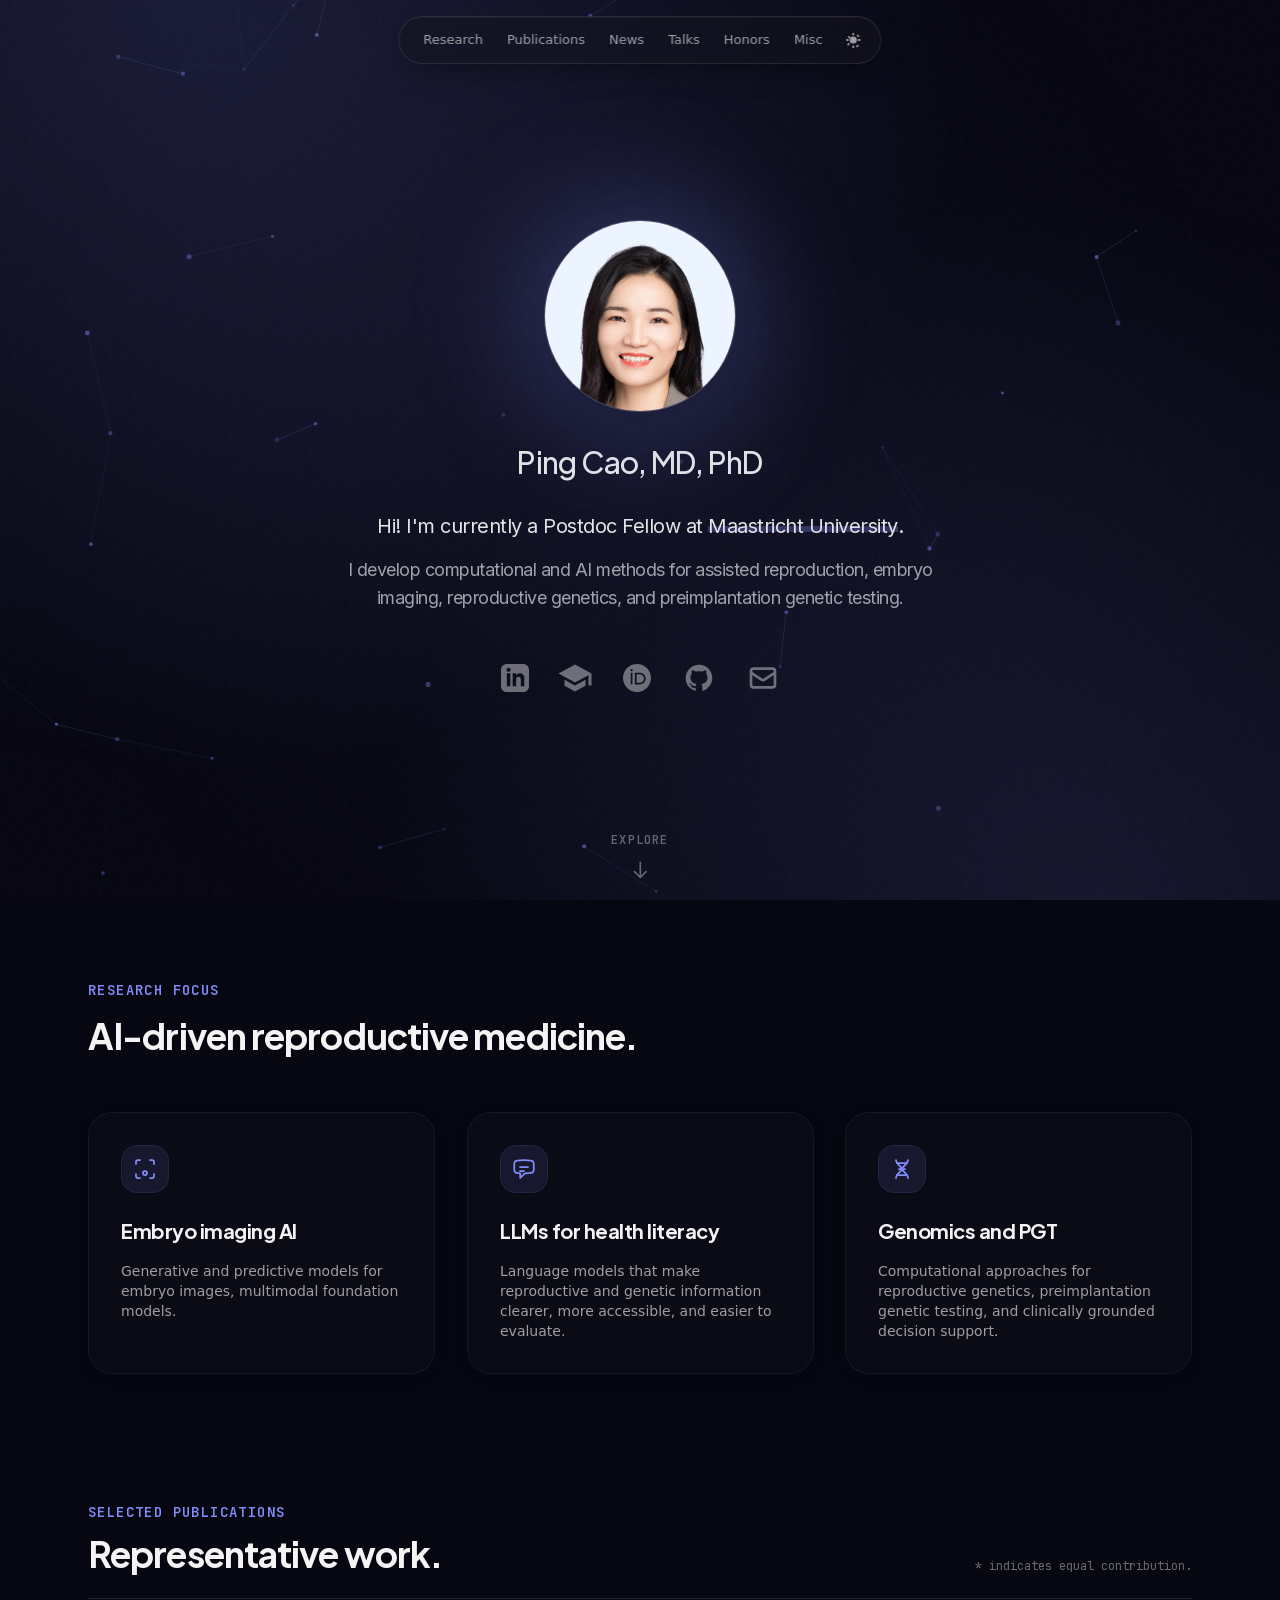
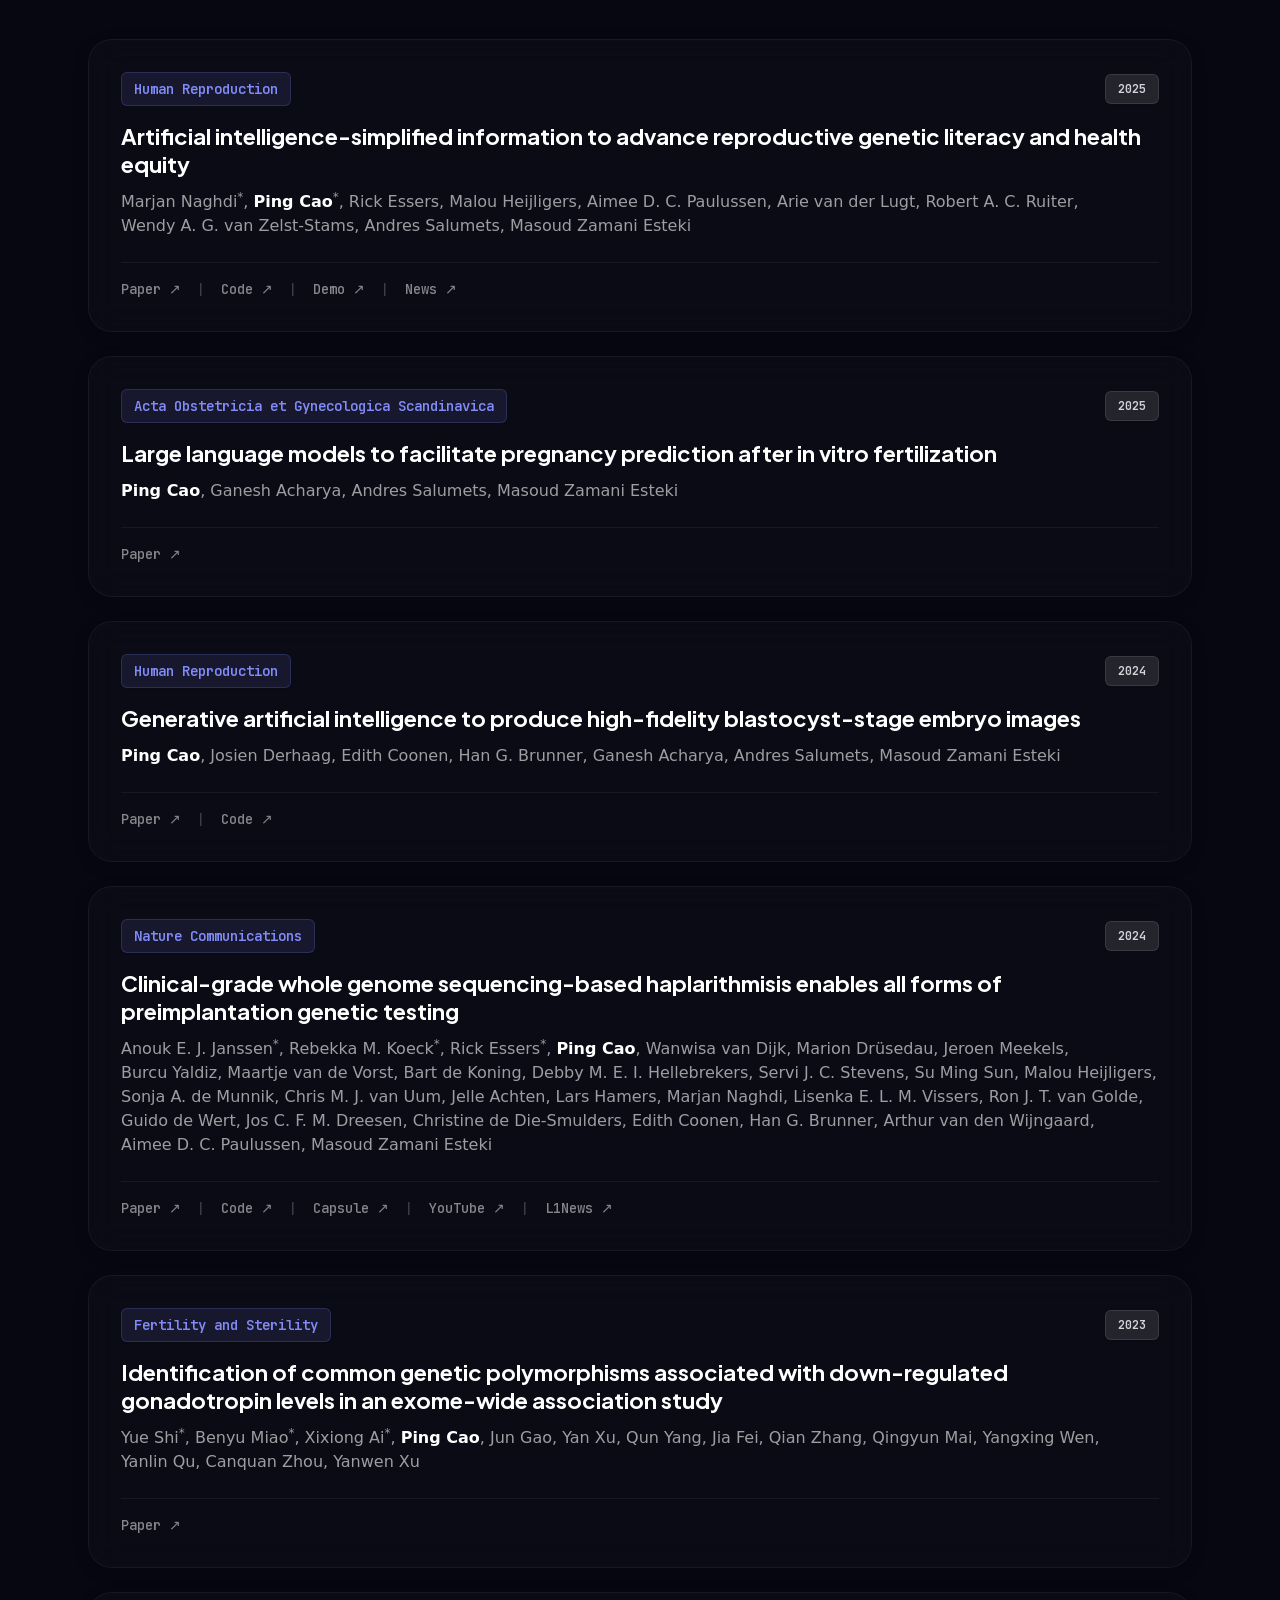
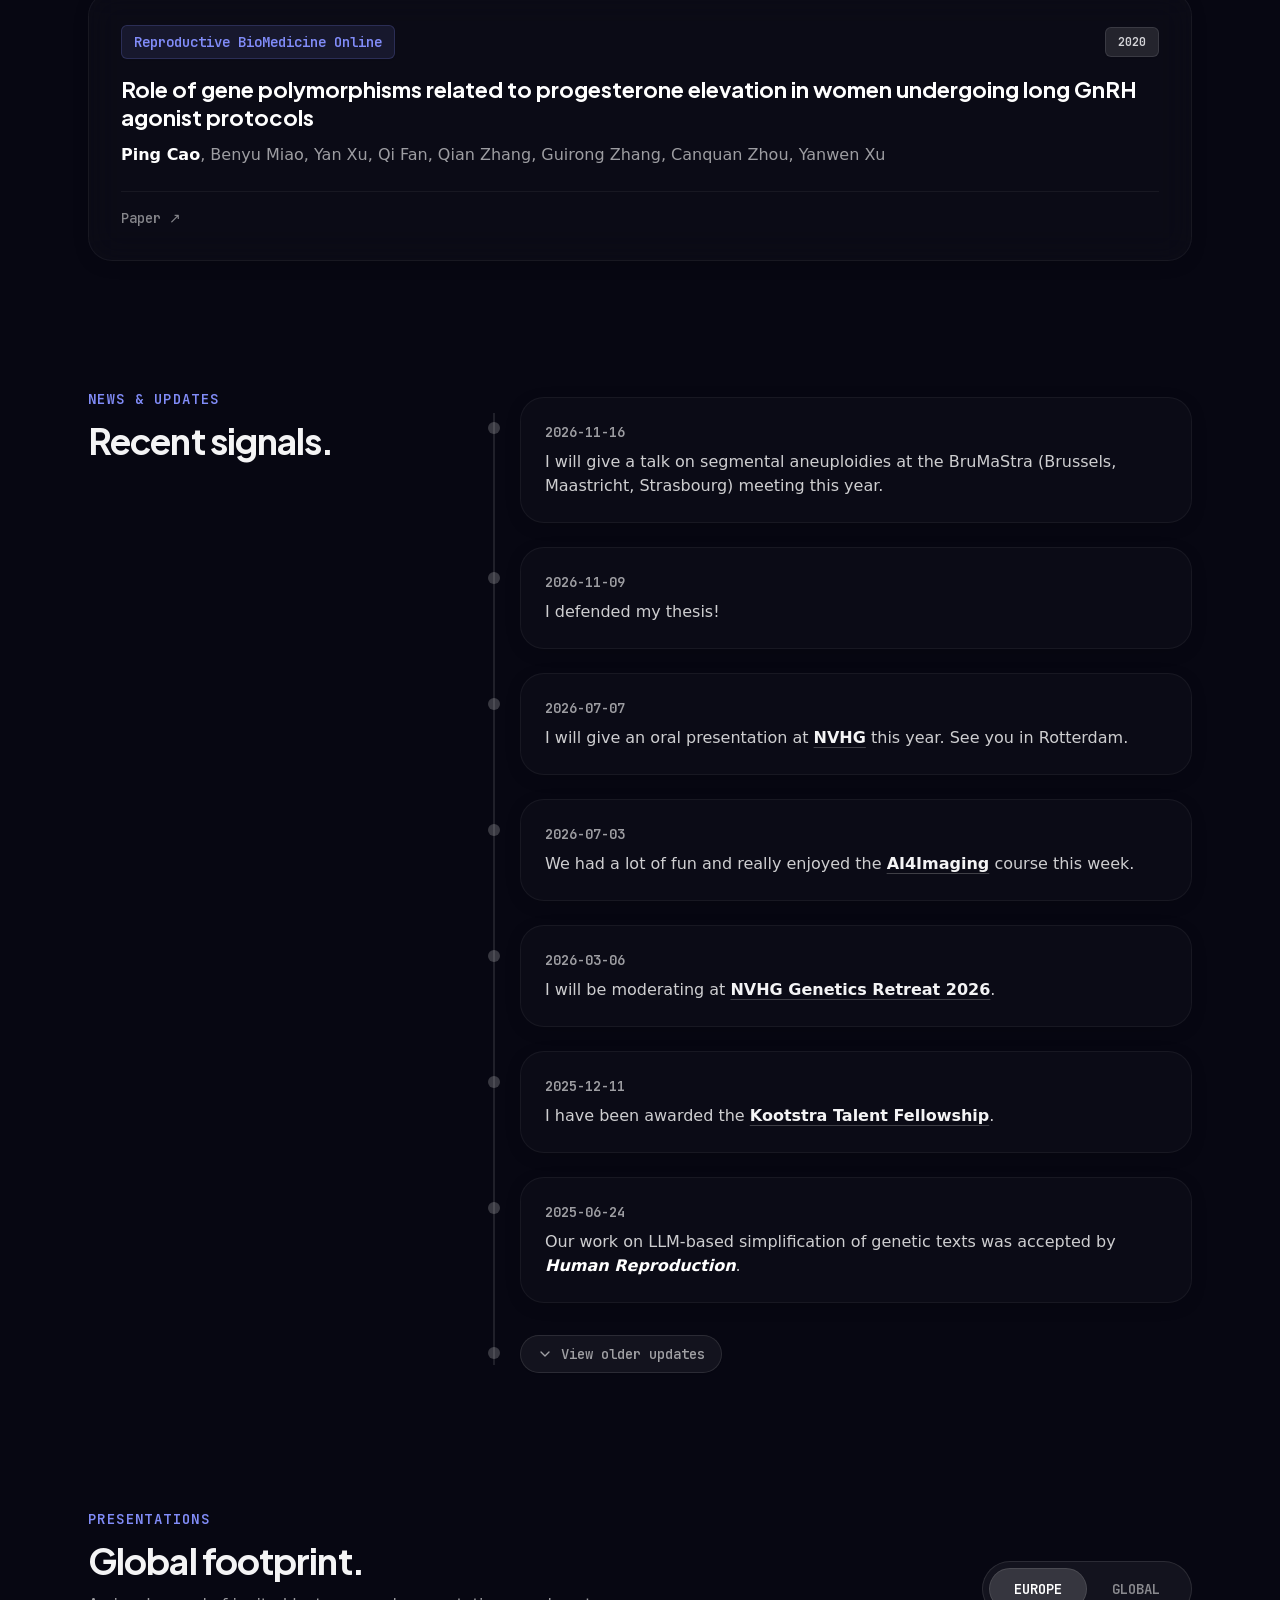
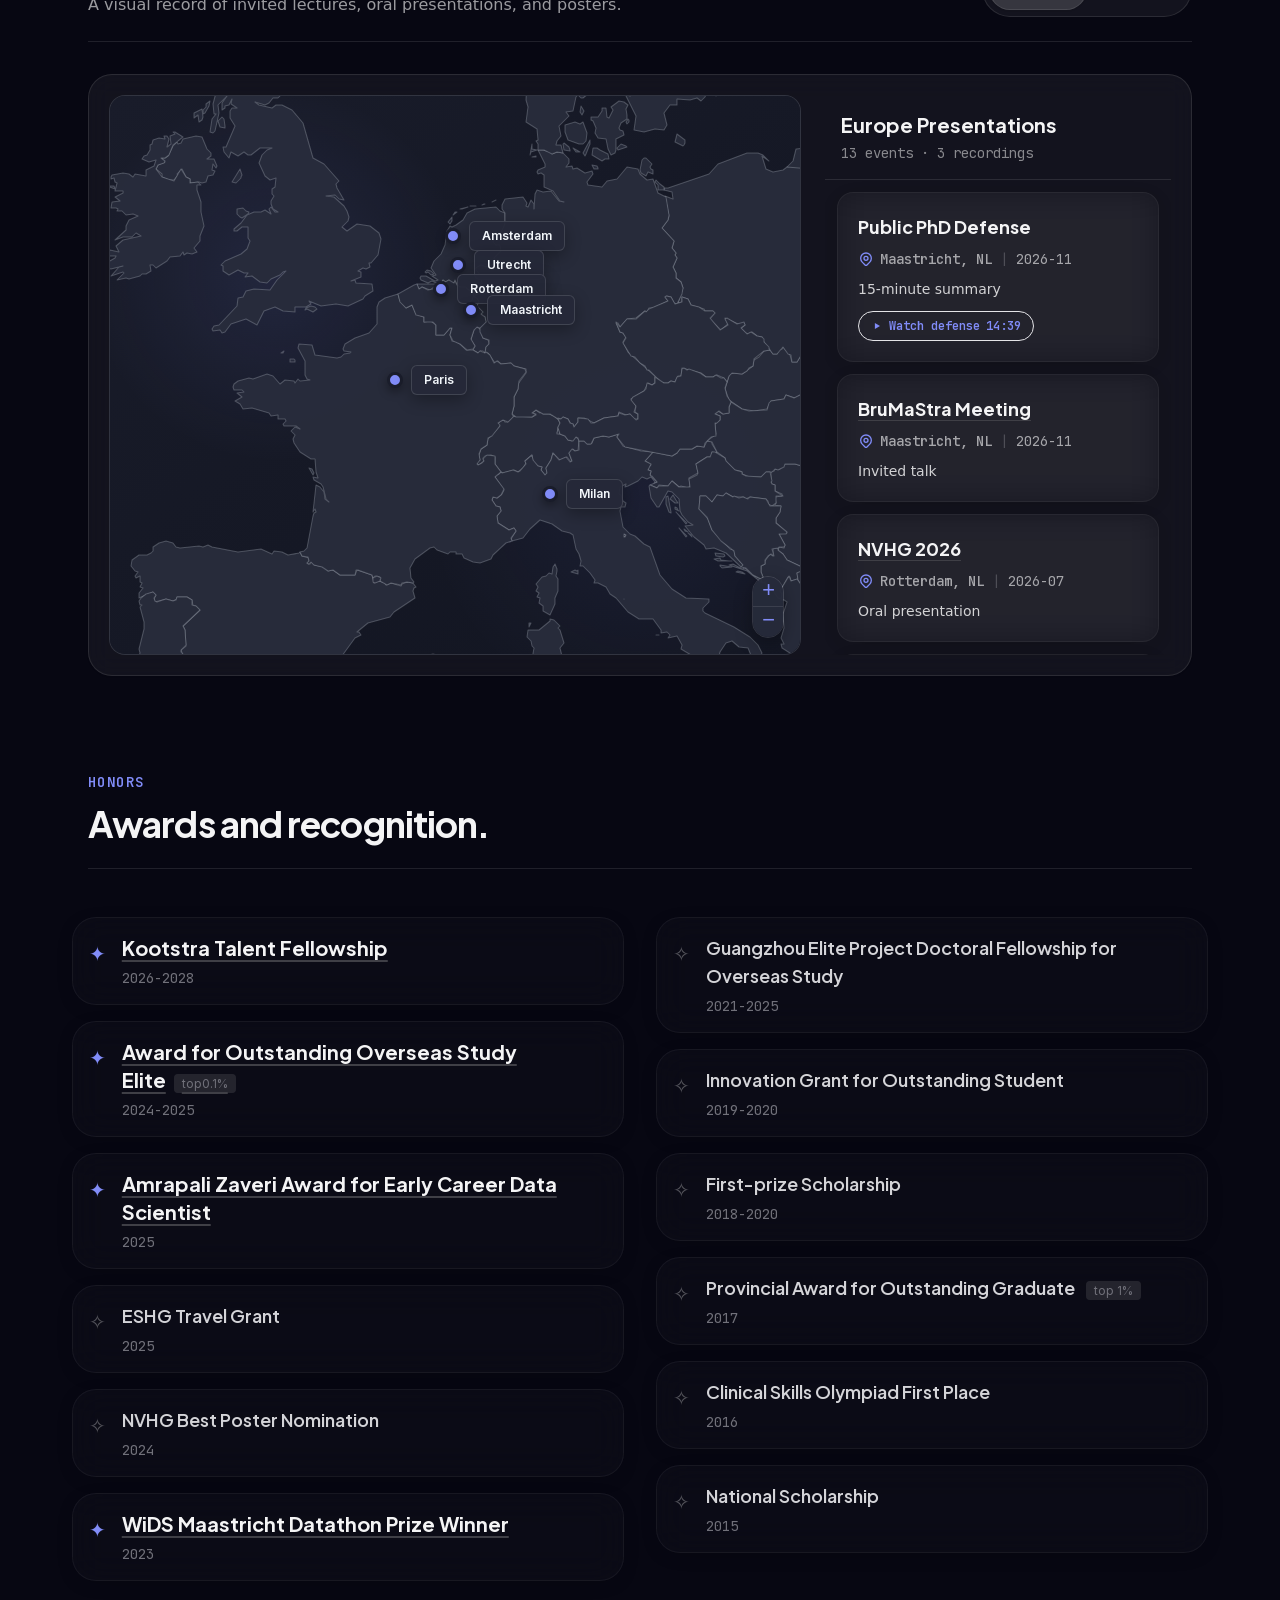
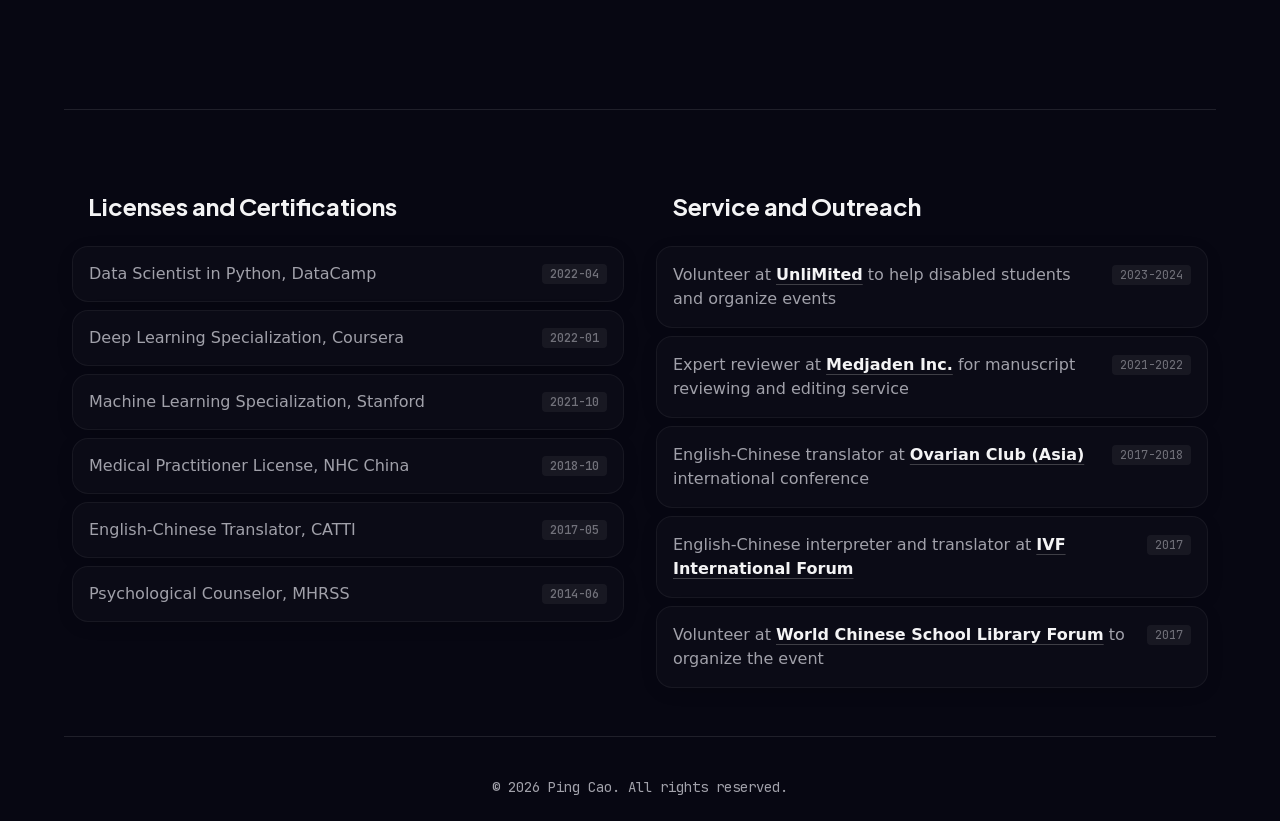
==== commit 14a88e5d: "Move and simplify Misc thesis cover page" ====
--- a/index.html
+++ b/index.html
@@ -922,7 +922,7 @@
         <a class="nav-link px-2 md:px-3 py-2 hover:text-accent dark:hover:text-white transition-colors relative after:absolute after:bottom-[4px] md:after:bottom-[6px] after:left-1/2 after:-translate-x-1/2 after:w-0 after:h-[2px] after:bg-accent after:transition-all after:duration-300 hover:after:w-[calc(100%-16px)] md:hover:after:w-[calc(100%-24px)]" href="#news">News</a>
         <a class="nav-link px-2 md:px-3 py-2 hover:text-accent dark:hover:text-white transition-colors relative after:absolute after:bottom-[4px] md:after:bottom-[6px] after:left-1/2 after:-translate-x-1/2 after:w-0 after:h-[2px] after:bg-accent after:transition-all after:duration-300 hover:after:w-[calc(100%-16px)] md:hover:after:w-[calc(100%-24px)]" href="#talks">Talks</a>
         <a class="nav-link px-2 md:px-3 py-2 hover:text-accent dark:hover:text-white transition-colors relative after:absolute after:bottom-[4px] md:after:bottom-[6px] after:left-1/2 after:-translate-x-1/2 after:w-0 after:h-[2px] after:bg-accent after:transition-all after:duration-300 hover:after:w-[calc(100%-16px)] md:hover:after:w-[calc(100%-24px)]" href="#honors">Honors</a>
-        <a class="nav-link px-2 md:px-3 py-2 hover:text-accent dark:hover:text-white transition-colors relative after:absolute after:bottom-[4px] md:after:bottom-[6px] after:left-1/2 after:-translate-x-1/2 after:w-0 after:h-[2px] after:bg-accent after:transition-all after:duration-300 hover:after:w-[calc(100%-16px)] md:hover:after:w-[calc(100%-24px)]" href="thesis_images/misc.html">Misc</a>
+        <a class="nav-link px-2 md:px-3 py-2 hover:text-accent dark:hover:text-white transition-colors relative after:absolute after:bottom-[4px] md:after:bottom-[6px] after:left-1/2 after:-translate-x-1/2 after:w-0 after:h-[2px] after:bg-accent after:transition-all after:duration-300 hover:after:w-[calc(100%-16px)] md:hover:after:w-[calc(100%-24px)]" href="misc.html">Misc</a>
       </nav>
       
       <!-- Theme Toggle Button -->
